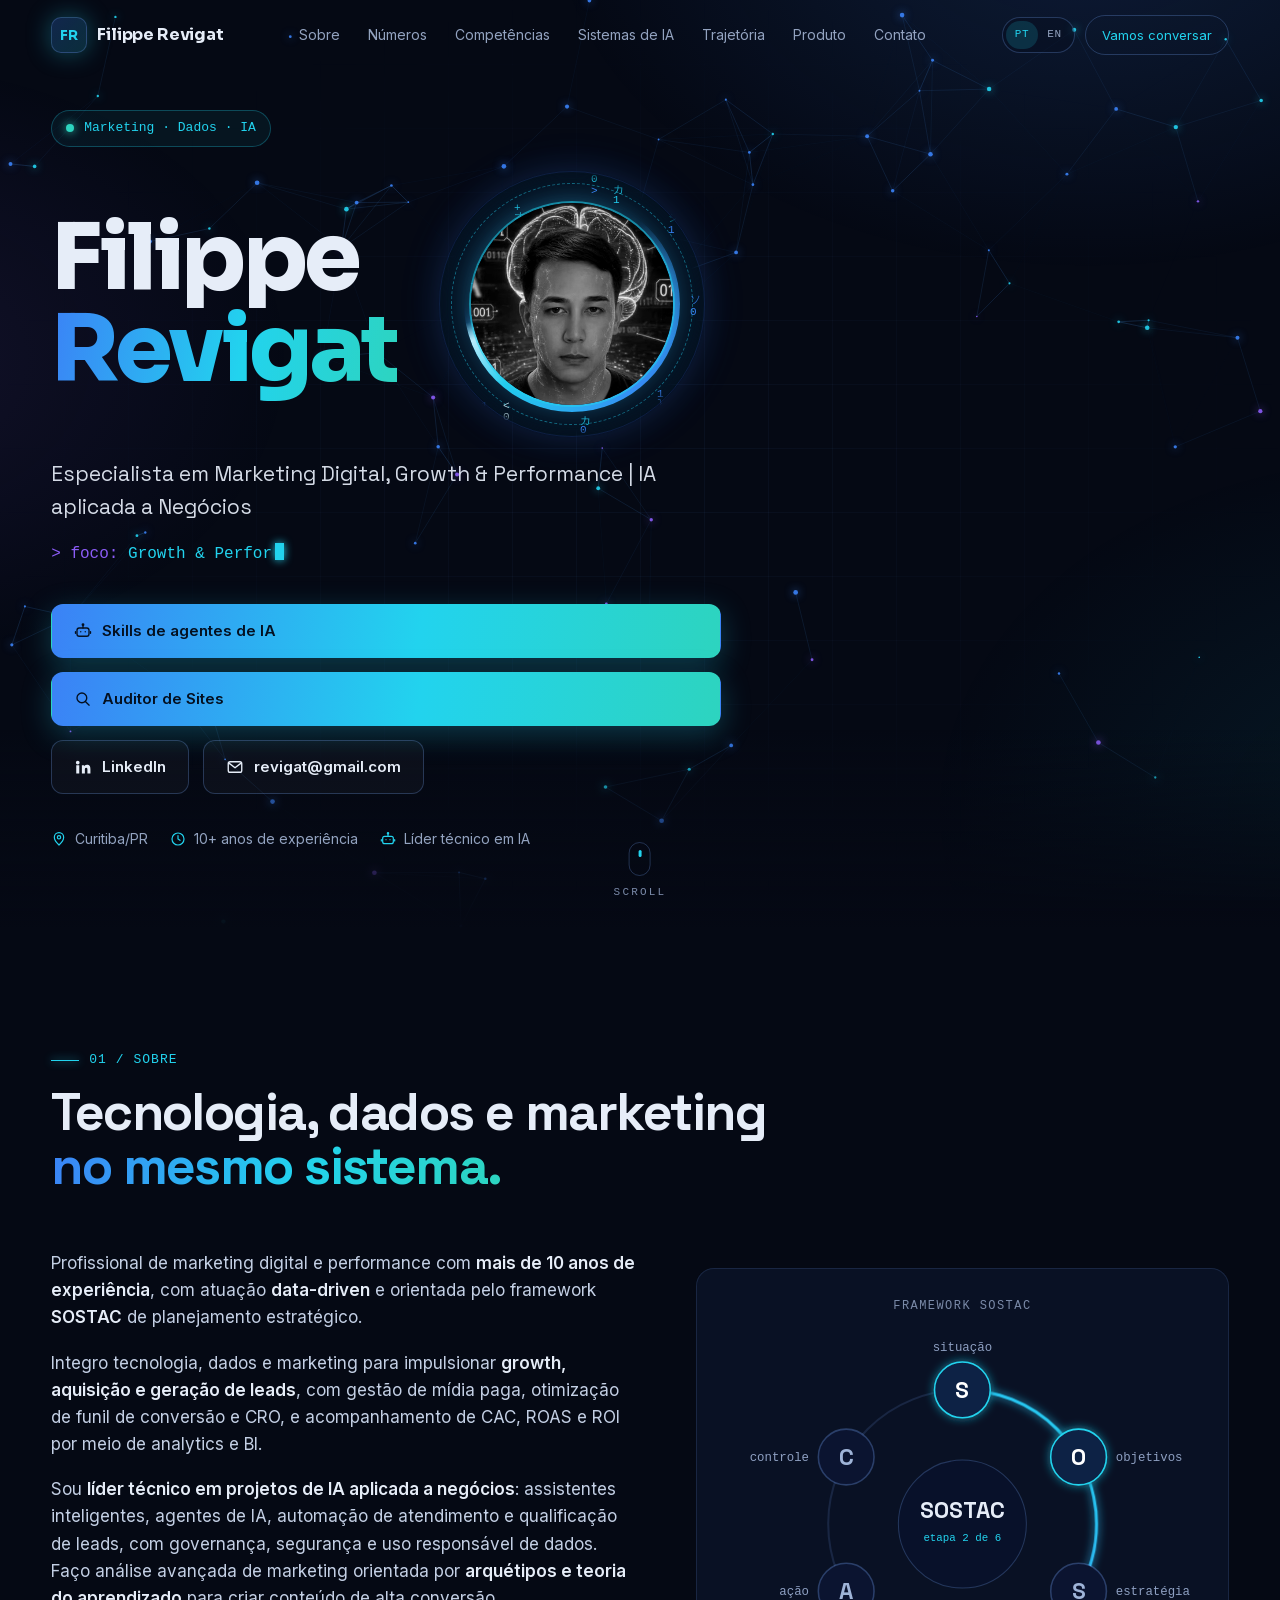
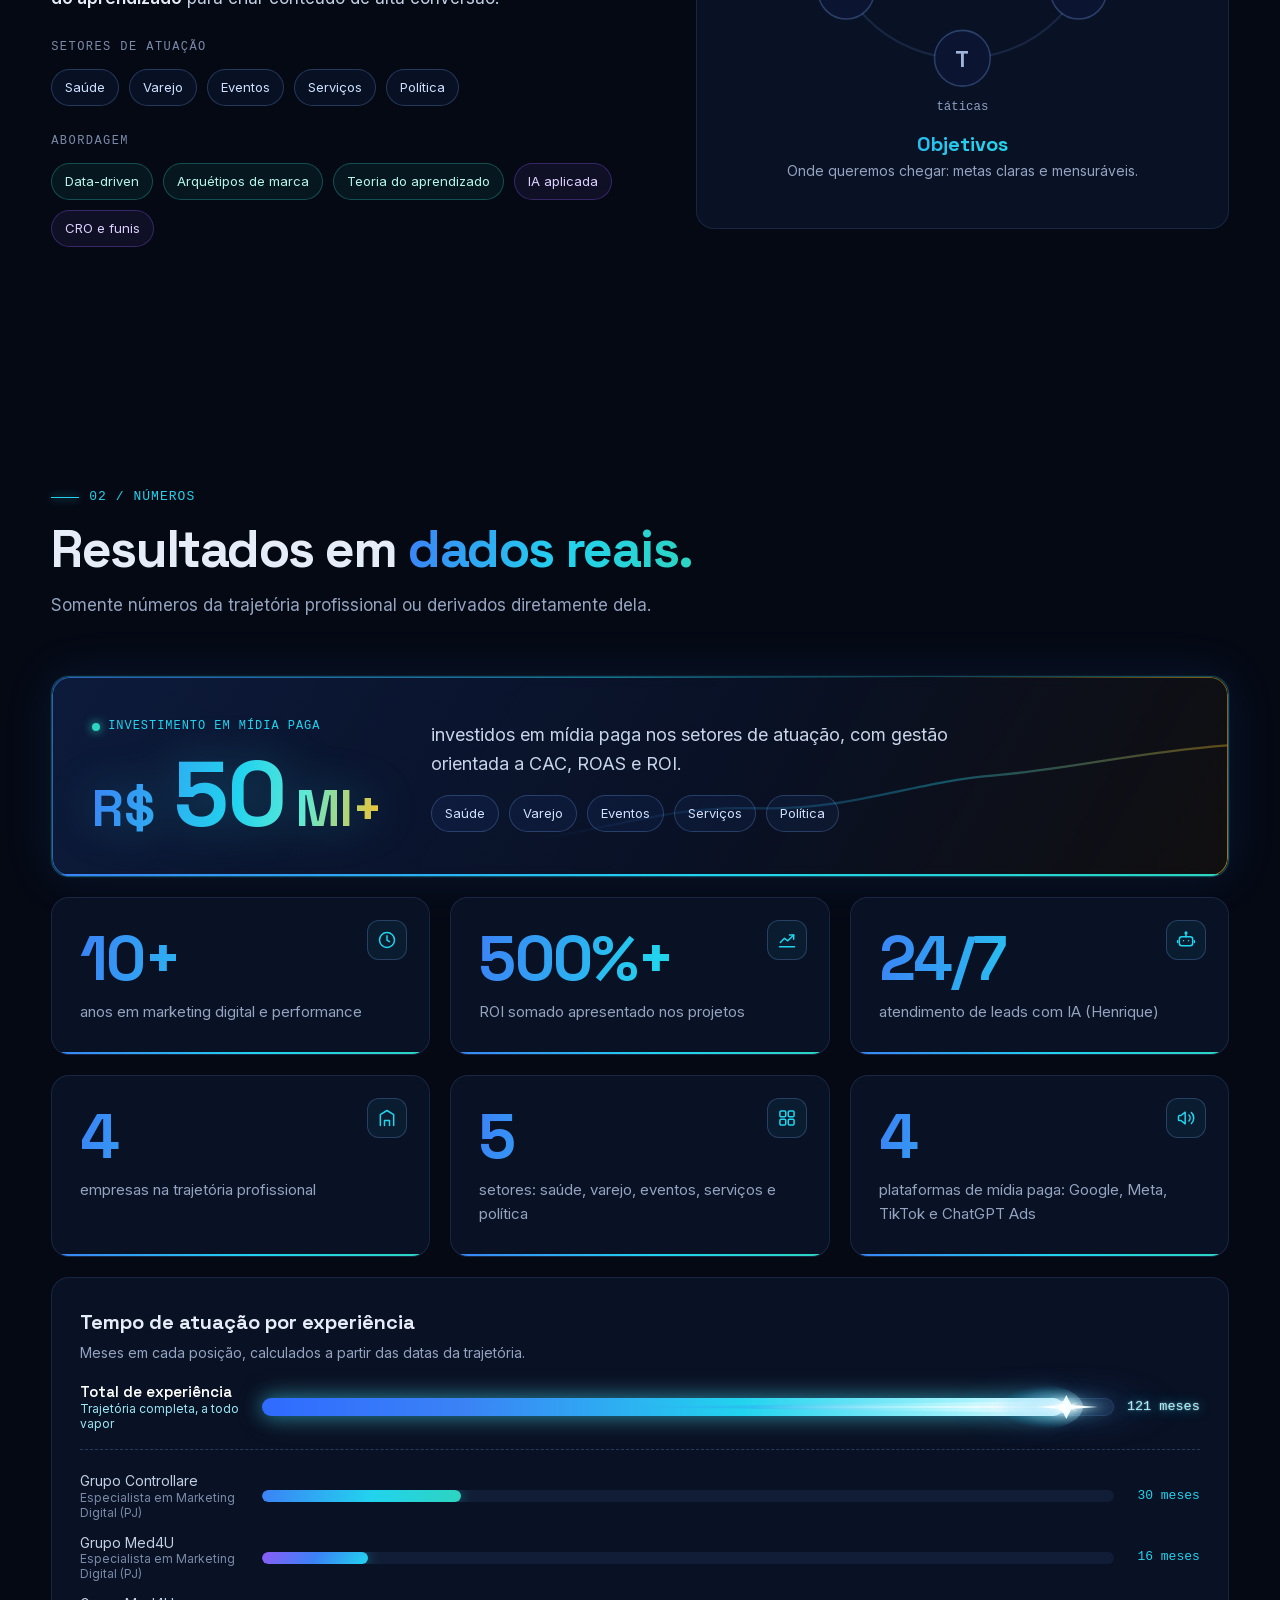
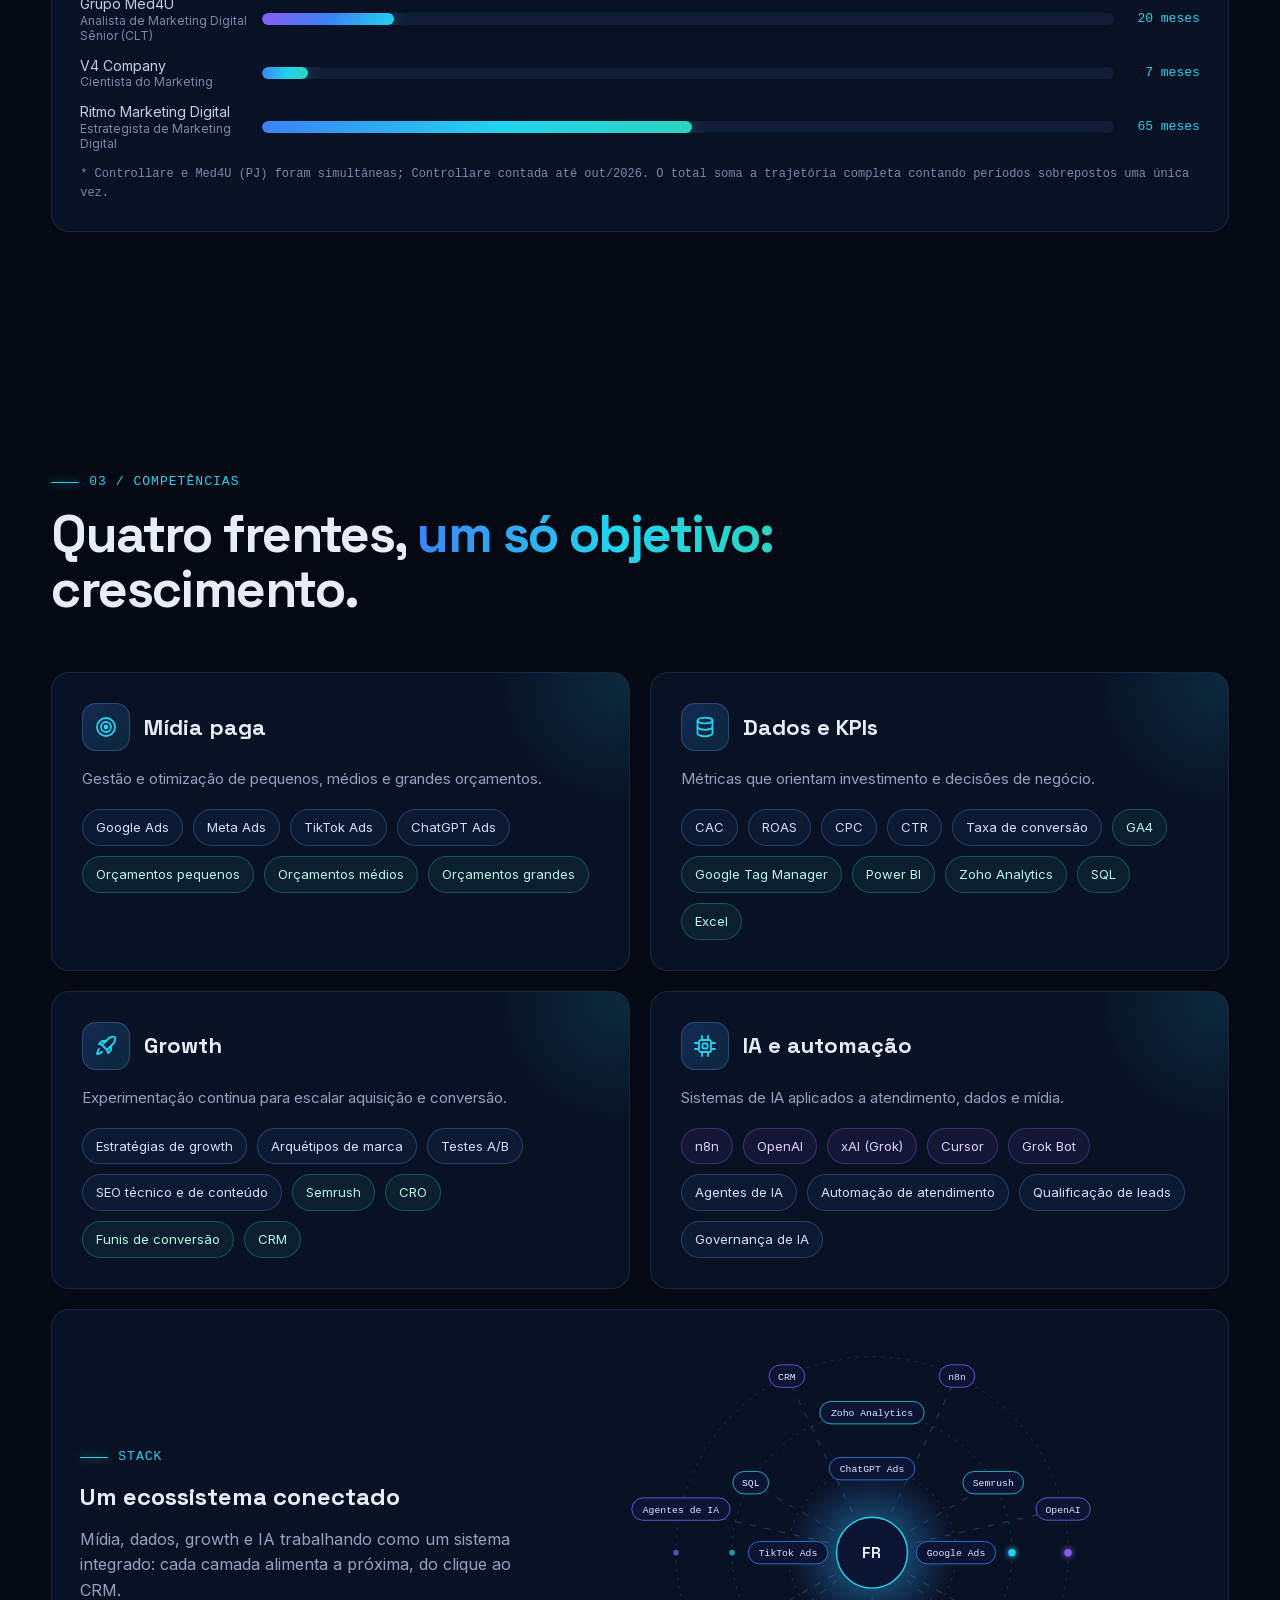
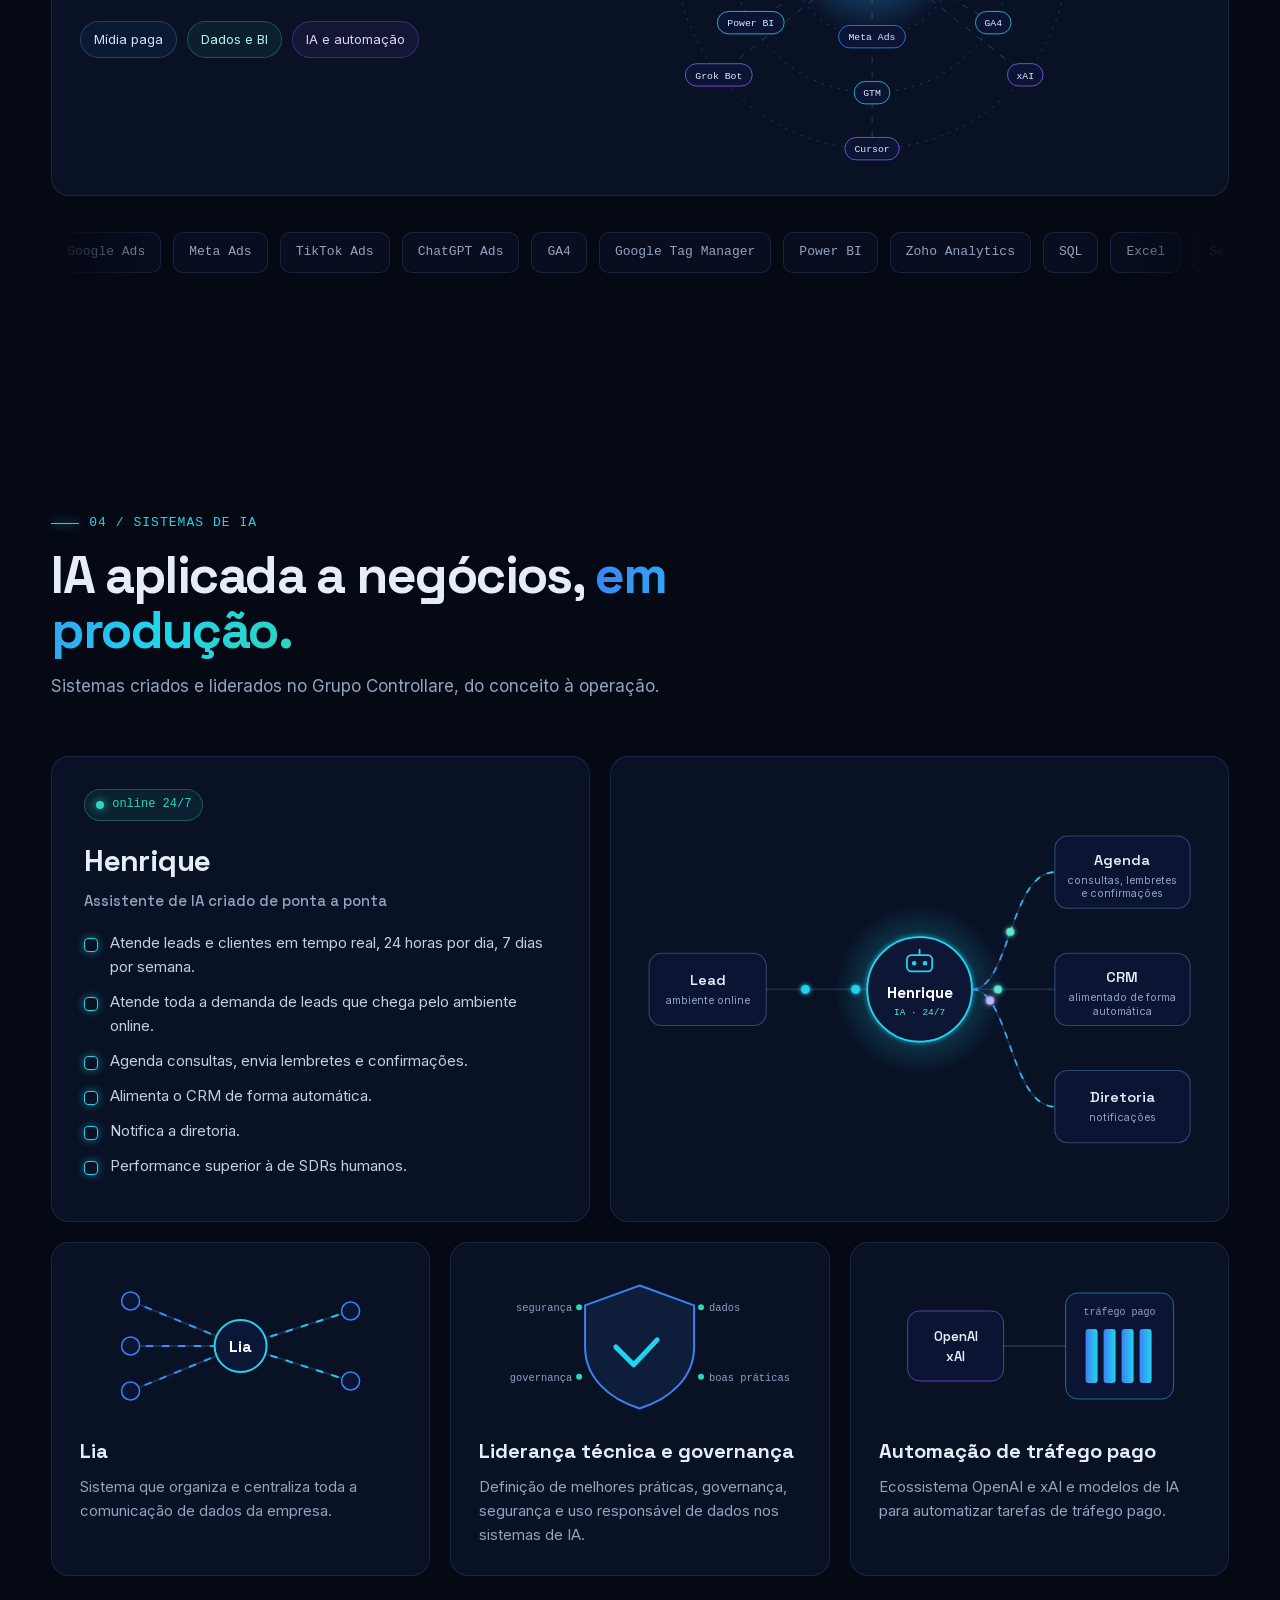
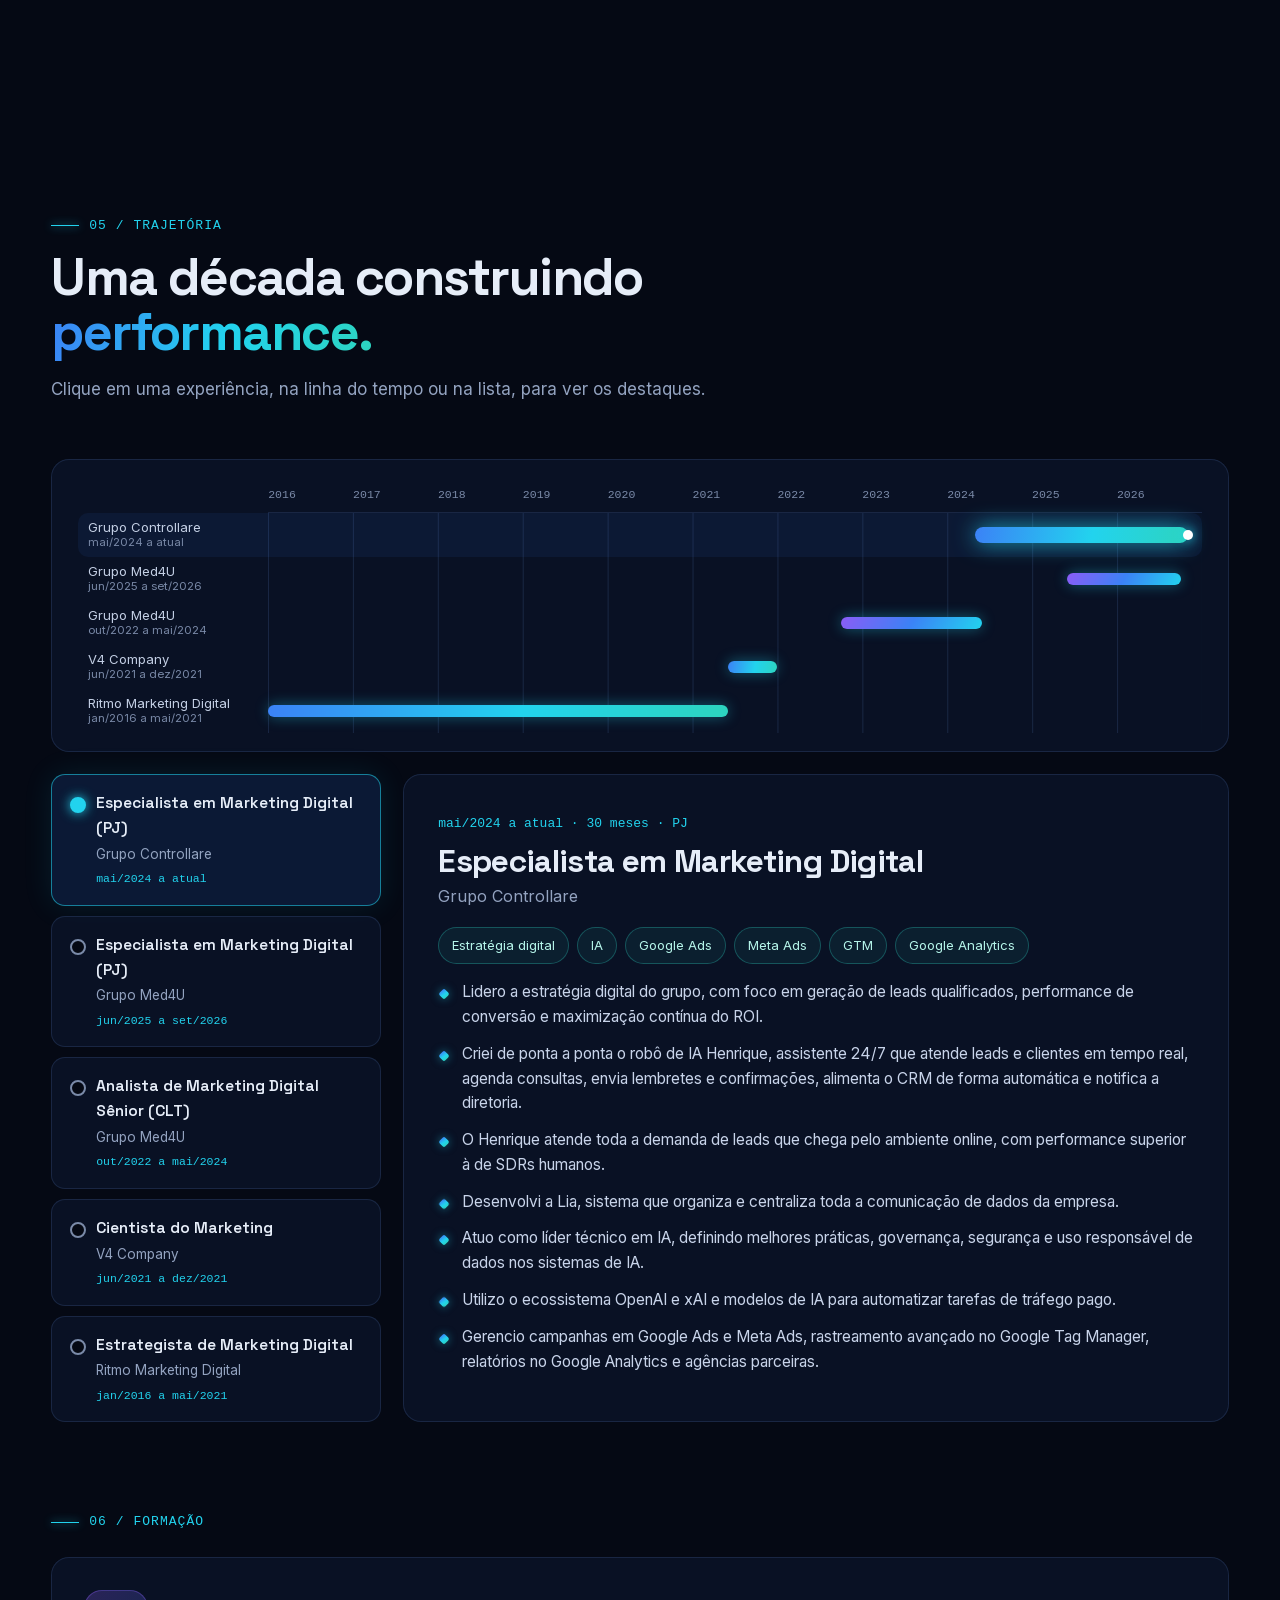
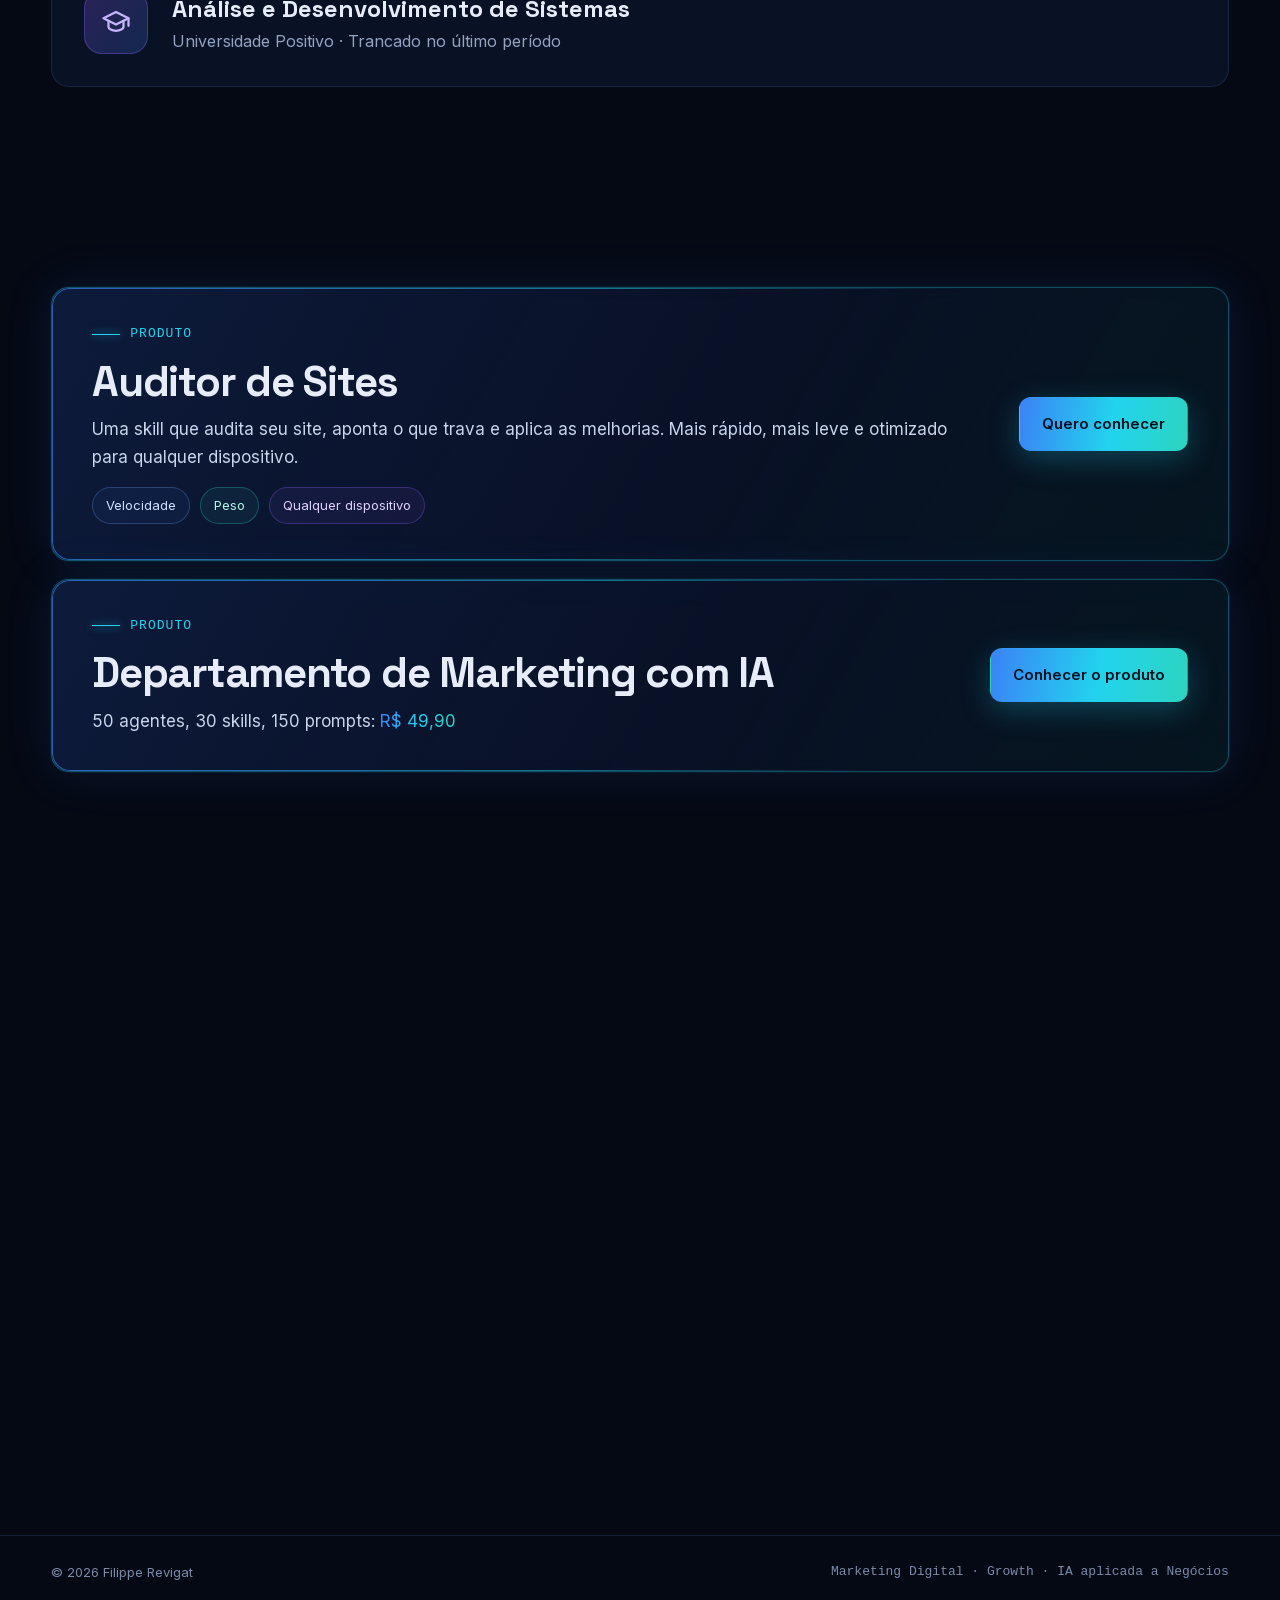
==== index.html @ f42cb72b "Corrige os achados P2 da auditoria do site. O avatar usa o vídeo leve em qualquer largura, as fontes" ====
<!DOCTYPE html>
<html lang="pt-BR">
<head>
<meta charset="UTF-8">
<script>document.documentElement.classList.add("js")</script>
<meta name="viewport" content="width=device-width, initial-scale=1">
<title>Filippe Revigat | Marketing Digital, Growth &amp; Performance | IA aplicada a Negócios</title>
<meta name="description" content="Portfólio de Filippe Revigat: especialista em Marketing Digital, Growth &amp; Performance e IA aplicada a Negócios. Curitiba/PR.">
<meta name="theme-color" content="#050914">
<link rel="canonical" href="https://revigat.github.io/">
<link rel="alternate" hreflang="pt-BR" href="https://revigat.github.io/">
<link rel="alternate" hreflang="en" href="https://revigat.github.io/en/">
<link rel="alternate" hreflang="x-default" href="https://revigat.github.io/">
<link rel="icon" href="data:image/svg+xml,%3Csvg xmlns='http://www.w3.org/2000/svg' viewBox='0 0 64 64'%3E%3Crect width='64' height='64' rx='14' fill='%23050914'/%3E%3Ctext x='50%25' y='58%25' text-anchor='middle' font-family='Arial' font-weight='700' font-size='28' fill='%2322d3ee'%3EFR%3C/text%3E%3C/svg%3E">
<style>
@font-face{font-family:"Space Grotesk";font-style:normal;font-weight:400 700;font-display:swap;src:url("assets/fonts/space-grotesk.woff2") format("woff2");unicode-range:U+0000-00FF,U+0131,U+0152-0153,U+02BB-02BC,U+02C6,U+02DA,U+02DC,U+0304,U+0308,U+0329,U+2000-206F,U+20AC,U+2122,U+2191,U+2193,U+2212,U+2215,U+FEFF,U+FFFD}
@font-face{font-family:"Inter";font-style:normal;font-weight:400 700;font-display:swap;src:url("assets/fonts/inter.woff2") format("woff2");unicode-range:U+0000-00FF,U+0131,U+0152-0153,U+02BB-02BC,U+02C6,U+02DA,U+02DC,U+0304,U+0308,U+0329,U+2000-206F,U+20AC,U+2122,U+2191,U+2193,U+2212,U+2215,U+FEFF,U+FFFD}
@font-face{font-family:"Sora";font-style:normal;font-weight:700 800;font-display:swap;src:url("assets/fonts/sora.woff2") format("woff2");unicode-range:U+0000-00FF,U+0131,U+0152-0153,U+02BB-02BC,U+02C6,U+02DA,U+02DC,U+0304,U+0308,U+0329,U+2000-206F,U+20AC,U+2122,U+2191,U+2193,U+2212,U+2215,U+FEFF,U+FFFD}
@font-face{font-family:"Sora Fallback";src:local("Arial"),local("Liberation Sans");font-weight:700 800;font-style:normal;size-adjust:110.72%;ascent-override:87.61%;descent-override:26.19%;line-gap-override:0%}
@font-face{font-family:"Inter Fallback";src:local("Arial"),local("Liberation Sans");font-weight:400 700;font-style:normal;size-adjust:107.4%;ascent-override:90.2%;descent-override:22.46%;line-gap-override:0%}
@font-face{font-family:"Space Grotesk Fallback";src:local("Arial"),local("Liberation Sans");font-weight:400 700;font-style:normal;size-adjust:110.98%;ascent-override:88.66%;descent-override:26.31%;line-gap-override:0%}
:root{
  --bg:#050914; --bg2:#0a1124; --panel:rgba(14,24,48,.62); --panel-solid:#0c1530;
  --line:rgba(120,170,255,.14); --line2:rgba(120,170,255,.26);
  --text:#e6edf8; --muted:#93a3c0; --dim:#7a8aa8;
  --blue:#3b82f6; --blue2:#2f6bff; --cyan:#22d3ee; --teal:#2dd4bf; --violet:#8b5cf6;
  --grad:linear-gradient(100deg,#3b82f6 0%,#22d3ee 55%,#2dd4bf 100%);
  --grad2:linear-gradient(120deg,#8b5cf6,#3b82f6 50%,#22d3ee);
  --glow:0 0 24px rgba(34,211,238,.35);
  --radius:18px;
  --fh:"Space Grotesk","Space Grotesk Fallback",ui-sans-serif,system-ui,-apple-system,"Segoe UI",Roboto,Arial,sans-serif;
  --fb:"Inter","Inter Fallback",ui-sans-serif,system-ui,-apple-system,"Segoe UI",Roboto,Arial,sans-serif;
  --fm:ui-monospace,SFMono-Regular,Menlo,Consolas,"Liberation Mono",monospace;
}
*{box-sizing:border-box;margin:0;padding:0}
html{scroll-behavior:smooth;scroll-padding-top:80px}
body{background:var(--bg);color:var(--text);font-family:var(--fb);line-height:1.6;-webkit-font-smoothing:antialiased;overflow-x:hidden}
body::before{content:"";position:fixed;inset:0;pointer-events:none;z-index:0;
  background:radial-gradient(900px 600px at 85% -10%,rgba(59,130,246,.16),transparent 60%),
             radial-gradient(700px 500px at -10% 40%,rgba(139,92,246,.10),transparent 60%),
             radial-gradient(800px 600px at 110% 90%,rgba(34,211,238,.08),transparent 60%)}
body::after{content:"";position:fixed;inset:0;pointer-events:none;z-index:0;opacity:.35;
  background-image:linear-gradient(var(--line) 1px,transparent 1px),linear-gradient(90deg,var(--line) 1px,transparent 1px);
  background-size:64px 64px;mask-image:radial-gradient(ellipse at center,#000 10%,transparent 75%);-webkit-mask-image:radial-gradient(ellipse at center,#000 10%,transparent 75%)}
a{color:inherit;text-decoration:none}
.skip{position:absolute;left:-999px;top:8px;z-index:80;background:var(--grad);color:#041020;padding:10px 16px;border-radius:10px;font-weight:600}
.skip:focus,.skip:focus-visible{left:8px}
:focus-visible{outline:2px solid var(--cyan);outline-offset:3px;border-radius:6px}
::selection{background:rgba(34,211,238,.3)}
.wrap{width:min(1180px,92vw);margin:0 auto;position:relative;z-index:1}
section{position:relative;z-index:1;padding:120px 0}
.grad-text{background:var(--grad);-webkit-background-clip:text;background-clip:text;color:transparent}
.mono{font-family:var(--fm)}
.nav{position:fixed;top:0;left:0;right:0;z-index:50;transition:background .3s,border-color .3s;border-bottom:1px solid transparent}
.nav.scrolled{background:rgba(5,9,20,.72);backdrop-filter:blur(14px);-webkit-backdrop-filter:blur(14px);border-color:var(--line)}
.nav .wrap{display:flex;align-items:center;justify-content:space-between;height:70px}
.logo{display:flex;align-items:center;gap:10px;font-family:"Sora","Sora Fallback",var(--fh);font-weight:700;letter-spacing:-.01em}
.logo-mark{width:36px;height:36px;border-radius:10px;display:grid;place-items:center;background:linear-gradient(135deg,rgba(59,130,246,.25),rgba(34,211,238,.18));border:1px solid var(--line2);font-size:14px;color:var(--cyan);box-shadow:var(--glow)}
.nav-links{display:flex;gap:28px;font-size:14px;color:var(--muted)}
.nav-links a{position:relative;transition:color .2s}
.nav-links a:hover,.nav-links a.active{color:var(--text)}
.nav-links a::after{content:"";position:absolute;left:0;bottom:-6px;height:2px;width:0;background:var(--grad);transition:width .3s;border-radius:2px}
.nav-links a:hover::after,.nav-links a.active::after{width:100%}
.nav-cta{font-size:13px;padding:9px 16px;border-radius:999px;border:1px solid var(--line2);color:var(--cyan);transition:all .25s}
.nav-cta:hover{background:rgba(34,211,238,.1);box-shadow:var(--glow)}
.nav-tools{display:flex;align-items:center;gap:10px;flex:none}
.lang-switch{display:inline-flex;align-items:center;padding:3px;border:1px solid var(--line2);border-radius:999px;font-family:var(--fm);font-size:11px;letter-spacing:.06em;line-height:1;background:rgba(8,14,32,.45)}
.lang-switch a{color:var(--muted);padding:8px 9px;border-radius:999px;min-width:32px;min-height:28px;display:inline-flex;align-items:center;justify-content:center;text-align:center}
.lang-switch a:hover{color:var(--text)}
.lang-switch a[aria-current="page"]{background:rgba(34,211,238,.16);color:var(--cyan)}
.burger{display:none;background:none;border:1px solid var(--line2);border-radius:10px;width:42px;height:42px;color:var(--text);cursor:pointer}
.burger span{display:block;width:18px;height:2px;background:currentColor;margin:4px auto;transition:.3s}
.progress{position:fixed;top:0;left:0;height:2px;width:0;background:var(--grad);z-index:60;box-shadow:0 0 10px var(--cyan)}
.hero{min-height:100vh;min-height:100svh;display:flex;align-items:center;padding:110px 0 80px;overflow:hidden}
#net{position:absolute;inset:0;width:100%;height:100%;z-index:0}
.hero::after{content:"";position:absolute;left:0;right:0;bottom:0;height:200px;background:linear-gradient(transparent,var(--bg));z-index:0;pointer-events:none}
.hero-grid{display:grid;grid-template-columns:minmax(0,670px);justify-content:start;align-items:center}
.eyebrow{display:inline-flex;align-items:center;gap:10px;font-family:var(--fm);font-size:13px;color:var(--cyan);padding:7px 14px;border-radius:999px;border:1px solid rgba(34,211,238,.28);background:rgba(34,211,238,.06)}
.dot{width:8px;height:8px;border-radius:50%;background:var(--teal);box-shadow:0 0 10px var(--teal);animation:pulse 2s infinite}
@keyframes pulse{0%,100%{opacity:1;transform:scale(1)}50%{opacity:.5;transform:scale(.75)}}
.hero h1{font-family:"Sora","Sora Fallback",var(--fh);font-weight:800;font-size:clamp(56px,7.2vw,94px);line-height:1;letter-spacing:-.04em;margin:22px 0 18px}
.hero h1 .l2{padding-bottom:.1em;margin-bottom:-.1em}
.hero h1 .l2{display:block}
.name-row{display:flex;align-items:center;gap:40px;margin:22px 0 18px}
.name-row h1{margin:0}
.avatar{position:relative;width:270px;height:270px;flex:none;border-radius:50%}
.av-matrix{position:absolute;inset:0;width:100%;height:100%;border-radius:50%;
  -webkit-mask:radial-gradient(circle closest-side,transparent 0 72%,#000 79%,#000 92%,transparent 100%);mask:radial-gradient(circle closest-side,transparent 0 72%,#000 79%,#000 92%,transparent 100%);opacity:1}
.av-ring{position:absolute;inset:10%;border-radius:50%;background:conic-gradient(from 0deg,transparent 0deg,rgba(59,130,246,.0) 40deg,#3b82f6 140deg,#22d3ee 220deg,#e0fbff 250deg,transparent 260deg,transparent 360deg);
  -webkit-mask:radial-gradient(circle,transparent calc(50% - 3px),#000 calc(50% - 2.5px));mask:radial-gradient(circle,transparent calc(50% - 3px),#000 calc(50% - 2.5px));filter:drop-shadow(0 0 6px #22d3ee) drop-shadow(0 0 14px rgba(59,130,246,.8));animation:spin 4.5s linear infinite}
.av-ring2{position:absolute;inset:5.2%;border-radius:50%;border:1.5px dashed rgba(34,211,238,.45);animation:spin 26s linear infinite reverse}
.av-ring3{position:absolute;inset:2px;border-radius:50%;border:1px solid rgba(59,130,246,.18);box-shadow:0 0 40px rgba(59,130,246,.18),inset 0 0 30px rgba(34,211,238,.08)}
.av-photo{position:absolute;inset:12.6%;border-radius:50%;overflow:hidden;background:#0b1533;box-shadow:0 0 0 2px rgba(34,211,238,.55),0 0 28px rgba(34,211,238,.35),0 0 60px rgba(59,130,246,.25)}
.av-photo img,.av-photo video{width:100%;height:100%;object-fit:cover;border-radius:50%;display:block;transform:scale(1.03);filter:grayscale(1) contrast(1.05);transition:filter .5s,transform .6s}
.av-photo::before{content:"";position:absolute;inset:0;z-index:1;background:linear-gradient(160deg,rgba(59,130,246,.35),rgba(34,211,238,.25));mix-blend-mode:color;opacity:0;transition:opacity .5s}
.av-photo::after{content:"";position:absolute;inset:0;z-index:2;background:repeating-linear-gradient(0deg,rgba(34,211,238,.12) 0 1px,transparent 1px 3px),linear-gradient(180deg,transparent 0 45%,rgba(165,243,252,.35) 50%,transparent 55% 100%);background-size:100% 100%,100% 220%;opacity:0;transition:opacity .5s}
.avatar:hover .av-photo::before{opacity:1}
.avatar:hover .av-photo::after{opacity:1;animation:scanY 1.8s linear infinite}
.avatar:hover .av-photo img,.avatar:hover .av-photo video{transform:scale(1.07)}
@keyframes scanY{0%{background-position:0 0,0 120%}100%{background-position:0 0,0 -120%}}
.hero .title{font-family:var(--fh);font-size:clamp(17px,1.7vw,21px);color:var(--text);opacity:.92;max-width:640px}
.typing{font-family:var(--fm);font-size:clamp(14px,1.35vw,16px);color:var(--muted);margin-top:18px;min-height:1.6em}
.typing .pre{color:var(--violet)}
.typing .tw{color:var(--cyan)}
.caret{display:inline-block;width:9px;height:1.05em;background:var(--cyan);vertical-align:-2px;margin-left:3px;animation:blink 1s steps(1) infinite;box-shadow:0 0 8px var(--cyan)}
@keyframes blink{50%{opacity:0}}
.ctas{display:flex;flex-wrap:wrap;gap:14px;margin-top:36px}
.hero .ctas .btn-lead{flex:1 0 100%}
.btn{display:inline-flex;align-items:center;gap:10px;padding:14px 22px;border-radius:12px;font-weight:600;font-size:15px;transition:transform .2s,box-shadow .25s,background .25s;border:1px solid transparent;cursor:pointer}
.btn svg{width:18px;height:18px}
.btn-primary{background:var(--grad);color:#041020;box-shadow:0 8px 30px rgba(34,211,238,.25)}
.btn-primary:hover{transform:translateY(-2px);box-shadow:0 12px 40px rgba(34,211,238,.45)}
.btn-ghost{border-color:var(--line2);background:rgba(255,255,255,.03);color:var(--text)}
.btn-ghost:hover{transform:translateY(-2px);border-color:rgba(34,211,238,.5);box-shadow:var(--glow)}
.hero-meta{display:flex;flex-wrap:wrap;gap:22px;margin-top:34px;color:var(--muted);font-size:14px}
.hero-meta span{display:inline-flex;align-items:center;gap:8px}
.hero-meta svg{width:16px;height:16px;color:var(--cyan)}
.scroll-ind{position:absolute;left:50%;bottom:28px;transform:translateX(-50%);z-index:2;display:flex;flex-direction:column;align-items:center;gap:8px;font-family:var(--fm);font-size:11px;color:var(--dim);letter-spacing:.2em}
.mouse{width:22px;height:34px;border:1.5px solid var(--line2);border-radius:12px;position:relative}
.mouse::after{content:"";position:absolute;left:50%;top:7px;width:3px;height:7px;margin-left:-1.5px;border-radius:2px;background:var(--cyan);animation:wheel 1.8s infinite}
@keyframes wheel{0%{opacity:0;transform:translateY(0)}30%{opacity:1}100%{opacity:0;transform:translateY(10px)}}
.sec-head{margin-bottom:56px;max-width:760px}
.sec-tag{font-family:var(--fm);font-size:13px;color:var(--cyan);letter-spacing:.08em;display:flex;align-items:center;gap:10px;margin-bottom:14px}
.sec-tag::before{content:"";width:28px;height:1px;background:var(--cyan);box-shadow:0 0 8px var(--cyan)}
.sec-head h2{font-family:var(--fh);font-size:clamp(32px,4.4vw,52px);line-height:1.05;letter-spacing:-.03em;font-weight:700}
.sec-head p{color:var(--muted);margin-top:16px;font-size:17px}
.card{background:var(--panel);border:1px solid var(--line);border-radius:var(--radius);backdrop-filter:blur(8px);-webkit-backdrop-filter:blur(8px);position:relative;transition:border-color .3s,transform .3s,box-shadow .3s}
.card:hover{border-color:rgba(34,211,238,.35);box-shadow:0 0 0 1px rgba(34,211,238,.08),0 20px 50px rgba(0,0,0,.35),0 0 40px rgba(59,130,246,.08)}
.reveal{opacity:0;transform:translateY(28px);transition:opacity .9s cubic-bezier(.2,.7,.2,1),transform .9s cubic-bezier(.2,.7,.2,1),border-color .3s,box-shadow .3s}
html:not(.js) .reveal{opacity:1;transform:none}
.reveal.in{opacity:1;transform:none}
.reveal.d1{transition-delay:.1s}.reveal.d2{transition-delay:.2s}.reveal.d3{transition-delay:.3s}
.about-grid{display:grid;grid-template-columns:1.05fr .95fr;gap:56px;align-items:center}
.about-text p{color:#c3cfe4;font-size:17px;margin-bottom:18px}
.about-text strong{color:var(--text);font-weight:600}
.chips{display:flex;flex-wrap:wrap;gap:10px}
.chip{font-size:13px;padding:7px 13px;border-radius:999px;border:1px solid var(--line2);background:rgba(59,130,246,.07);color:#cfe0ff;transition:all .25s;white-space:nowrap}
.chip:hover{border-color:var(--cyan);color:#fff;box-shadow:0 0 16px rgba(34,211,238,.25);transform:translateY(-1px)}
.chip.t{background:rgba(45,212,191,.07);border-color:rgba(45,212,191,.3);color:#b5f5ea}
.chip.v{background:rgba(139,92,246,.08);border-color:rgba(139,92,246,.32);color:#ddd2ff}
.mini-label{font-family:var(--fm);font-size:12px;color:var(--dim);letter-spacing:.12em;text-transform:uppercase;margin:26px 0 12px}
.sostac{padding:28px}
.sostac svg{width:100%;height:auto;display:block}
.sostac-desc{margin-top:8px;min-height:72px;text-align:center}
.sostac-desc h3{font-family:var(--fh);font-size:20px}
.sostac-desc p{color:var(--muted);font-size:14px}
.sostac .node circle.bg{fill:#0b1430;stroke:rgba(120,170,255,.3);stroke-width:1.5;transition:all .4s}
.sostac .node text{font-family:var(--fh);font-weight:700;fill:#9fb4d8;transition:fill .4s}
.sostac .node.on circle.bg{fill:#0d2244;stroke:var(--cyan);filter:url(#glow)}
.sostac .node.on text{fill:#fff}
.sostac .node{cursor:pointer}
.stats{display:grid;grid-template-columns:repeat(3,1fr);gap:20px}
.stat{padding:30px 28px;overflow:hidden}
.stat .num{font-family:var(--fh);font-weight:700;font-size:clamp(44px,5vw,62px);line-height:1;letter-spacing:-.03em}
.stat .lbl{color:var(--muted);margin-top:10px;font-size:15px}
.stat-hero{display:grid;grid-template-columns:auto 1fr;gap:28px 48px;align-items:center;padding:36px 40px;margin-bottom:20px;
  background:linear-gradient(120deg,rgba(15,30,66,.85),rgba(10,20,44,.75) 55%,rgba(40,28,10,.35));border-color:rgba(34,211,238,.3);
  box-shadow:0 0 0 1px rgba(34,211,238,.06),0 0 50px rgba(59,130,246,.12)}
.stat-hero::before{content:"";position:absolute;inset:0;border-radius:inherit;padding:1px;background:linear-gradient(110deg,rgba(59,130,246,.7),rgba(34,211,238,.5) 45%,transparent 70%,rgba(251,191,36,.6));-webkit-mask:linear-gradient(#000 0 0) content-box,linear-gradient(#000 0 0);-webkit-mask-composite:xor;mask-composite:exclude;pointer-events:none}
.sh-tag{display:inline-flex;align-items:center;gap:8px;font-family:var(--fm);font-size:12px;letter-spacing:.08em;text-transform:uppercase;color:var(--cyan);margin-bottom:12px}
.stat .sh-num{font-size:clamp(56px,7.2vw,96px);white-space:nowrap;background:linear-gradient(100deg,#3b82f6 0%,#22d3ee 50%,#5eead4 72%,#fbbf24 100%);-webkit-background-clip:text;background-clip:text;color:transparent;filter:drop-shadow(0 0 22px rgba(34,211,238,.25))}
.sh-pre,.sh-suf{font-size:.55em;letter-spacing:-.01em}
.stat .sh-lbl{font-size:18px;color:#c8d4ea;margin-top:0;max-width:520px}
.sh-chips{margin-top:16px}
.sh-wave{position:absolute;right:0;bottom:0;width:60%;height:70%;opacity:.35;pointer-events:none;stroke-dasharray:800;stroke-dashoffset:800;transition:stroke-dashoffset 2.4s cubic-bezier(.2,.7,.2,1) .4s}
.stat-hero.in .sh-wave{stroke-dashoffset:0}
.sh-left,.sh-right{position:relative;z-index:1}
.stat .ico{position:absolute;right:22px;top:22px;width:40px;height:40px;border-radius:12px;display:grid;place-items:center;border:1px solid var(--line2);color:var(--cyan);background:rgba(34,211,238,.06)}
.stat .ico svg{width:20px;height:20px}
.stat::after{content:"";position:absolute;left:0;bottom:0;height:2px;width:100%;background:var(--grad);transform:scaleX(0);transform-origin:left;transition:transform 1.4s cubic-bezier(.2,.7,.2,1) .3s}
.stat.in::after{transform:scaleX(1)}
.viz-grid{margin-top:20px}
.viz{padding:28px}
.viz h3{font-family:var(--fh);font-size:20px;margin-bottom:4px}
.viz .sub{color:var(--muted);font-size:14px;margin-bottom:18px}
.bar-row{display:grid;grid-template-columns:170px 1fr 74px;gap:12px;align-items:center;margin:14px 0;font-size:14px}
.bar-row .nm{color:#c3cfe4;line-height:1.25}
.bar-row .nm small{display:block;color:var(--dim);font-size:12px}
.bar-track{height:12px;border-radius:99px;background:rgba(120,170,255,.08);overflow:hidden;position:relative}
.bar-fill{height:100%;width:0;border-radius:99px;background:var(--grad);box-shadow:0 0 14px rgba(34,211,238,.45);transition:width 1.6s cubic-bezier(.2,.7,.2,1)}
.bar-fill.v{background:var(--grad2)}
.bar-row .val{font-family:var(--fm);color:var(--cyan);font-size:13px;text-align:right}
.bar-row.total{margin:4px 0 22px;padding-bottom:18px;border-bottom:1px dashed var(--line2)}
.bar-row.total .nm{color:#fff;font-family:var(--fh);font-weight:600;font-size:15px}
.bar-row.total .nm small{color:#9be7f5;font-family:var(--fb);font-weight:400}
.bar-row.total .bar-track{height:18px;overflow:visible;background:rgba(120,170,255,.1);box-shadow:inset 0 0 0 1px rgba(120,170,255,.12)}
.bar-row.total .bar-fill{position:relative;background:linear-gradient(90deg,#2f6bff 0%,#3b82f6 25%,#22d3ee 60%,#a5f3fc 88%,#ffffff 100%);box-shadow:0 0 18px rgba(34,211,238,.5),0 0 30px rgba(165,243,252,.25);transition:width 2s cubic-bezier(.2,.7,.2,1)}
.bar-row.total .val{color:#a5f3fc;font-weight:500;font-size:13.5px;white-space:nowrap;text-shadow:0 0 12px rgba(34,211,238,.7),0 0 2px rgba(255,255,255,.6)}
.bar-row.total .bar-fill .trail{position:absolute;left:0;right:-2px;top:-32px;bottom:-32px;overflow:hidden;opacity:0;transition:opacity .3s;pointer-events:none}
.spark{position:absolute;right:0;top:50%;width:0;height:0;opacity:0;transition:opacity .3s;pointer-events:none}
.bar-row.total .bar-fill.go .trail,.bar-row.total .bar-fill.go .spark,.bar-row.total .bar-fill.lit .trail,.bar-row.total .bar-fill.lit .spark{opacity:1}
.trail .tail{position:absolute;right:0;top:50%;margin-top:-6px;width:260px;height:12px;clip-path:polygon(0 50%,100% 0,100% 100%);background:linear-gradient(90deg,transparent 0%,rgba(59,130,246,.25) 30%,rgba(165,243,252,.6) 65%,rgba(240,253,255,.95) 92%,#fff);filter:blur(.6px);transform-origin:right center;transition:transform .5s cubic-bezier(.2,.7,.2,1)}
.trail .tail2{position:absolute;right:0;top:50%;margin-top:-1px;width:180px;height:2px;clip-path:polygon(0 50%,100% 0,100% 100%);background:linear-gradient(90deg,transparent,#fff);transform-origin:right center;transition:transform .5s cubic-bezier(.2,.7,.2,1)}
.bar-fill.go:not(.lit) .tail{transform:scaleX(1.7)}
.bar-fill.go:not(.lit) .tail2{transform:scaleX(1.9)}
.bar-fill.lit .tail{animation:whoosh 2.4s cubic-bezier(.3,0,.2,1) infinite}
.bar-fill.lit .tail2{animation:whoosh2 2.4s cubic-bezier(.3,0,.2,1) infinite}
.trail .sl{position:absolute;right:0;top:calc(50% + var(--t));height:2px;width:var(--w);border-radius:2px;background:linear-gradient(90deg,transparent,rgba(224,251,255,.95));box-shadow:0 0 4px rgba(103,232,249,.7);opacity:0;animation:zip var(--d) cubic-bezier(.5,0,1,1) infinite;animation-delay:var(--dl)}
.trail i{position:absolute;right:8px;top:calc(50% + var(--y));width:2.5px;height:2.5px;border-radius:50%;background:#fff;box-shadow:0 0 4px #a5f3fc,0 0 8px rgba(34,211,238,.8);opacity:0;animation:zipd var(--d) cubic-bezier(.4,0,1,1) infinite;animation-delay:var(--dl)}
.spark .halo{position:absolute;left:-64px;top:-22px;width:84px;height:44px;border-radius:50%;background:radial-gradient(ellipse at 75% 50%,rgba(255,255,255,.65),rgba(165,243,252,.3) 35%,rgba(34,211,238,.1) 60%,transparent 72%)}
.bar-fill.lit .spark .halo{animation:halo 2.4s cubic-bezier(.3,0,.2,1) infinite;transform-origin:92% 50%}
.spark .starw{position:absolute;left:-15px;top:-15px;width:30px;height:30px;transform:scaleX(1.35);transform-origin:40% 50%;transition:transform .5s;filter:drop-shadow(0 0 4px #fff) drop-shadow(0 0 10px #67e8f9) drop-shadow(0 0 18px rgba(59,130,246,.8))}
.bar-fill.go:not(.lit) .spark .starw{transform:scaleX(2.1) scaleY(.8)}
.spark .star{display:block;width:100%;height:100%;background:radial-gradient(circle,#fff 30%,#e0fbff 60%,#a5f3fc);clip-path:polygon(50% 0,58% 42%,100% 50%,58% 58%,50% 100%,42% 58%,0 50%,42% 42%)}
.spark .star.s2{position:absolute;inset:7px;width:auto;height:auto;transform:rotate(45deg);opacity:.6}
.bar-fill.lit .spark .star:not(.s2){animation:twinkle 1.2s ease-in-out infinite}
.spark .core{position:absolute;left:-3.5px;top:-3.5px;width:7px;height:7px;border-radius:50%;background:#fff;box-shadow:0 0 6px #fff,0 0 14px #a5f3fc}
@keyframes zip{0%{opacity:0;transform:translateX(20px)}12%{opacity:1}100%{opacity:0;transform:translateX(-340px)}}
@keyframes zipd{0%{opacity:0;transform:translateX(0)}10%{opacity:1}100%{opacity:0;transform:translateX(var(--x))}}
@keyframes whoosh{0%,62%,100%{transform:scaleX(1);opacity:.85}72%{transform:scaleX(1.45);opacity:1}84%{transform:scaleX(.92);opacity:.8}}
@keyframes whoosh2{0%,62%,100%{transform:scaleX(1);opacity:.9}72%{transform:scaleX(1.6);opacity:1}84%{transform:scaleX(.9)}}
@keyframes halo{0%,62%,100%{transform:scale(1);opacity:.8}72%{transform:scaleX(1.5) scaleY(1.1);opacity:1}}
@keyframes twinkle{0%,100%{transform:scale(.9)}50%{transform:scale(1.15)}}
.note{font-size:12px;color:var(--dim);margin-top:14px;font-family:var(--fm)}
.skills{display:grid;grid-template-columns:repeat(2,1fr);gap:20px}
.skill{padding:30px;overflow:hidden}
.skill-top{display:flex;align-items:center;gap:14px;margin-bottom:16px}
.skill-ico{width:48px;height:48px;border-radius:14px;display:grid;place-items:center;flex:none;background:linear-gradient(135deg,rgba(59,130,246,.22),rgba(34,211,238,.12));border:1px solid var(--line2);color:var(--cyan)}
.skill-ico svg{width:24px;height:24px}
.skill h3{font-family:var(--fh);font-size:22px}
.skill .desc{color:var(--muted);font-size:15px;margin-bottom:18px}
.skill::before{content:"";position:absolute;width:260px;height:260px;right:-120px;top:-120px;border-radius:50%;background:radial-gradient(circle,rgba(34,211,238,.12),transparent 70%);transition:transform .5s;pointer-events:none}
.skill:hover::before{transform:scale(1.4)}
.orbit-wrap{margin-top:20px;padding:28px;display:grid;grid-template-columns:.8fr 1.2fr;gap:28px;align-items:center}
.orbit-wrap h3{font-family:var(--fh);font-size:24px;margin-bottom:10px}
.orbit-wrap p{color:var(--muted)}
.orbit svg{width:100%;height:auto;display:block;max-width:560px;margin:0 auto;overflow:visible}
.rot{transform-origin:300px 230px;animation:spin 60s linear infinite}
.rot.r2{animation-duration:90s;animation-direction:reverse}
.rot.r3{animation-duration:120s}
.orb-chip{transform-box:fill-box;transform-origin:center;animation:float 4s ease-in-out infinite}
@keyframes float{0%,100%{transform:translateY(0)}50%{transform:translateY(-4px)}}
.rot{animation-duration:14s}.rot.r2{animation-duration:20s}.rot.r3{animation-duration:26s}
@keyframes spin{to{transform:rotate(360deg)}}
.marquee{overflow:hidden;margin-top:36px;mask-image:linear-gradient(90deg,transparent,#000 10%,#000 90%,transparent);-webkit-mask-image:linear-gradient(90deg,transparent,#000 10%,#000 90%,transparent)}
.marquee-track{display:flex;gap:12px;width:max-content;animation:marq 45s linear infinite}
.marquee:hover .marquee-track{animation-play-state:paused}
@keyframes marq{to{transform:translateX(-50%)}}
.tool{font-family:var(--fm);font-size:13px;padding:9px 15px;border:1px solid var(--line);border-radius:10px;color:var(--muted);background:rgba(10,17,36,.7);white-space:nowrap}
.ai-main{display:grid;grid-template-columns:1fr 1.15fr;gap:20px;align-items:stretch}
.ai-card{padding:32px}
.badge{display:inline-flex;align-items:center;gap:8px;font-family:var(--fm);font-size:12px;padding:5px 11px;border-radius:999px;background:rgba(45,212,191,.08);border:1px solid rgba(45,212,191,.3);color:var(--teal);margin-bottom:16px}
.ai-card h3{font-family:var(--fh);font-size:30px;letter-spacing:-.02em;margin-bottom:8px}
.ai-card h3 small{display:block;font-size:15px;font-weight:500;color:var(--muted);letter-spacing:0;margin-top:4px}
.ai-card ul{list-style:none;margin-top:18px}
.ai-card li{position:relative;padding-left:26px;margin:11px 0;color:#c3cfe4;font-size:15px}
.ai-card li::before{content:"";position:absolute;left:0;top:7px;width:12px;height:12px;border-radius:4px;border:1.5px solid var(--cyan);box-shadow:0 0 8px rgba(34,211,238,.5)}
.diagram{padding:20px;display:flex;align-items:center;justify-content:center;overflow:hidden}
.diagram svg{width:100%;height:auto;display:block}
.diagram .dg-mobile{display:none;max-width:380px}
.flow{fill:none;stroke-width:2;stroke-linecap:round}
.flow-base{stroke:rgba(120,170,255,.18)}
.flow-anim{stroke:url(#fg);stroke-dasharray:6 10;animation:dash 1.2s linear infinite}
@keyframes dash{to{stroke-dashoffset:-32}}
.dg-node rect{fill:#0b1533;stroke:rgba(120,170,255,.35);stroke-width:1.2}
.dg-node text{font-family:var(--fh);font-size:16px;fill:#e6edf8;font-weight:600}
.dg-node .sm{font-family:var(--fb);font-size:12px;fill:#8ea0c2;font-weight:400}
.hub-ring{fill:none;stroke:var(--cyan);stroke-opacity:.5;transform-box:fill-box;transform-origin:center;animation:ring 2.6s ease-out infinite}
.hub-ring.b{animation-delay:1.3s}
@keyframes ring{0%{transform:scale(.8);opacity:.9}100%{transform:scale(1.6);opacity:0}}
.ai-row{display:grid;grid-template-columns:repeat(3,1fr);gap:20px;margin-top:20px}
.ai-small{padding:28px}
.ai-small h4{font-family:var(--fh);font-size:20px;margin:14px 0 8px}
.ai-small p{color:var(--muted);font-size:15px}
.ai-small svg.ill{width:100%;height:150px;display:block}
.shield-check{stroke-dasharray:60;stroke-dashoffset:60}
.in .shield-check{animation:draw 1.2s ease forwards .4s}
@keyframes draw{to{stroke-dashoffset:0}}
.blinkdot{animation:pulse 1.6s infinite;transform-box:fill-box;transform-origin:center}
.eq rect{transform-box:fill-box;transform-origin:bottom;animation:eq 1.8s ease-in-out infinite}
@keyframes eq{0%,100%{transform:scaleY(.35)}50%{transform:scaleY(1)}}
.gantt{padding:26px 26px 18px;margin-bottom:22px;overflow-x:auto}
.gantt-inner{min-width:760px;position:relative}
.g-axis b{font-weight:400}
.g-axis{display:grid;grid-template-columns:repeat(11,1fr);margin-left:190px;font-family:var(--fm);font-size:11.5px;color:var(--dim);border-bottom:1px solid var(--line);padding-bottom:8px}
.g-row{display:grid;grid-template-columns:190px 1fr;align-items:center;height:44px;cursor:pointer;border-radius:10px;transition:background .25s}
button.g-row{appearance:none;width:100%;margin:0;background:transparent;border:0;color:inherit;font:inherit;text-align:left;padding:0}
.g-row:hover,.g-row.active{background:rgba(59,130,246,.07)}
.g-row .gl{font-size:13px;color:#c3cfe4;padding-left:10px;line-height:1.2}
.g-row .gl small{display:block;color:var(--dim);font-size:11.5px}
.g-track{position:relative;height:100%;background-image:linear-gradient(90deg,var(--line) 1px,transparent 1px);background-size:calc(100%/11) 100%}
.g-bar{position:absolute;top:50%;height:12px;margin-top:-6px;border-radius:99px;background:var(--grad);box-shadow:0 0 14px rgba(34,211,238,.4);transform:scaleX(0);transform-origin:left;transition:transform 1.3s cubic-bezier(.2,.7,.2,1),height .25s,margin .25s}
.g-bar.v{background:var(--grad2)}
.in .g-bar{transform:scaleX(1)}
.g-row.active .g-bar{height:16px;margin-top:-8px;box-shadow:0 0 22px rgba(34,211,238,.75)}
.g-bar.now::after{content:"";position:absolute;right:-5px;top:50%;width:10px;height:10px;margin-top:-5px;border-radius:50%;background:#fff;box-shadow:0 0 12px var(--cyan);animation:pulse 1.6s infinite}
.tl{display:grid;grid-template-columns:330px 1fr;gap:22px}
.tl-list{display:flex;flex-direction:column;gap:10px;position:relative}
.tl-item{text-align:left;font:inherit;color:inherit;background:var(--panel);border:1px solid var(--line);border-radius:14px;padding:16px 18px 16px 44px;cursor:pointer;position:relative;transition:all .25s}
.tl-item::before{content:"";position:absolute;left:18px;top:22px;width:12px;height:12px;border-radius:50%;border:2px solid var(--dim);background:var(--bg);transition:all .25s}
.tl-item:hover{border-color:var(--line2)}
.tl-item.active{border-color:rgba(34,211,238,.55);background:rgba(13,30,62,.8);box-shadow:0 0 30px rgba(34,211,238,.1)}
.tl-item.active::before{border-color:var(--cyan);background:var(--cyan);box-shadow:0 0 12px var(--cyan)}
.tl-item .r{font-family:var(--fh);font-weight:600;font-size:15.5px;display:block}
.tl-item .co{color:var(--muted);font-size:13.5px}
.tl-item .pd{font-family:var(--fm);font-size:11.5px;color:var(--cyan);display:block;margin-top:4px}
.tl-detail{padding:34px}
.tl-detail .pd{font-family:var(--fm);font-size:13px;color:var(--cyan)}
.tl-detail h3{font-family:var(--fh);font-size:clamp(24px,2.6vw,32px);letter-spacing:-.02em;margin:8px 0 4px;line-height:1.15}
.tl-detail .co{color:var(--muted);font-size:16px}
.tl-detail .tags{display:flex;flex-wrap:wrap;gap:8px;margin:18px 0 6px}
.tl-detail ul{list-style:none;margin-top:16px}
.tl-detail li{position:relative;padding-left:24px;margin:12px 0;color:#c8d4ea;font-size:15.5px;opacity:0;transform:translateX(-10px);animation:liIn .5s forwards}
.tl-detail li::before{content:"";position:absolute;left:2px;top:10px;width:8px;height:8px;border-radius:2px;background:var(--grad);transform:rotate(45deg);box-shadow:0 0 8px rgba(34,211,238,.5)}
@keyframes liIn{to{opacity:1;transform:none}}
.edu{padding:32px;display:flex;gap:24px;align-items:center}
.edu-ico{width:64px;height:64px;flex:none;border-radius:18px;display:grid;place-items:center;background:linear-gradient(135deg,rgba(139,92,246,.25),rgba(59,130,246,.2));border:1px solid rgba(139,92,246,.35);color:#c4b5fd}
.edu-ico svg{width:30px;height:30px}
.edu h3{font-family:var(--fh);font-size:24px}
.edu p{color:var(--muted)}
.contact{padding:120px 0 60px}
.contact-box{padding:clamp(32px,5vw,64px);text-align:center;overflow:hidden}
.contact-box::before{content:"";position:absolute;inset:0;background:radial-gradient(600px 300px at 50% 0%,rgba(34,211,238,.14),transparent 70%);pointer-events:none}
.contact-box h2{font-family:var(--fh);font-size:clamp(32px,5vw,58px);letter-spacing:-.03em;line-height:1.05}
.contact-box p{color:var(--muted);max-width:620px;margin:18px auto 0;font-size:17px}
.contact-box .ctas{justify-content:center}
.contact-links{display:flex;justify-content:center;flex-wrap:wrap;gap:14px 28px;margin-top:30px;color:var(--muted);font-size:15px}
.contact-links a,.contact-links span{display:inline-flex;align-items:center;gap:8px}
.contact-links a:hover{color:var(--cyan)}
.contact-links svg{width:17px;height:17px;color:var(--cyan)}
#produto{padding:80px 0}
#produto .wrap{display:flex;flex-direction:column;gap:18px}
.auditor > div{min-width:0;flex:1}
.auditor .chips{margin-top:16px}
.produto{display:flex;align-items:center;justify-content:space-between;gap:28px 48px;padding:36px 40px;
  background:linear-gradient(120deg,rgba(15,30,66,.85),rgba(10,20,44,.75) 55%,rgba(8,40,48,.42));border-color:rgba(34,211,238,.3);
  box-shadow:0 0 0 1px rgba(34,211,238,.06),0 0 50px rgba(59,130,246,.12)}
.produto::before{content:"";position:absolute;inset:0;border-radius:inherit;padding:1px;background:linear-gradient(110deg,rgba(59,130,246,.7),rgba(34,211,238,.5) 45%,transparent 72%);-webkit-mask:linear-gradient(#000 0 0) content-box,linear-gradient(#000 0 0);-webkit-mask-composite:xor;mask-composite:exclude;pointer-events:none}
.produto h2{font-family:var(--fh);font-size:clamp(28px,3.5vw,42px);line-height:1.08;letter-spacing:-.03em;font-weight:700}
.produto p{color:#c8d4ea;margin-top:12px;font-size:17px}
.produto p .grad-text{white-space:nowrap}
.produto .btn{flex:none;position:relative;z-index:1}
footer{position:relative;z-index:1;border-top:1px solid var(--line);padding:26px 0;color:var(--dim);font-size:13px}
footer .wrap{display:flex;justify-content:space-between;flex-wrap:wrap;gap:12px}
@media (max-width:1240px) and (min-width:861px){
  .nav-links{gap:12px;font-size:13px}
  .nav-cta{padding:8px 12px;font-size:12px}
  .nav-tools{gap:8px}
}
@media (max-width:1024px){
  .name-row{gap:32px}
  .hero-grid{grid-template-columns:minmax(0,1fr)}
  .about-grid{grid-template-columns:1fr}
  .ai-main{grid-template-columns:1fr}
  .ai-row{grid-template-columns:1fr 1fr}
  .orbit-wrap{grid-template-columns:1fr}
  .tl{grid-template-columns:1fr}
  .tl-list{flex-direction:row;overflow-x:auto;padding-bottom:6px;scroll-snap-type:x mandatory}
  .tl-item{min-width:250px;scroll-snap-align:start}
}
@media (max-width:860px){
  .nav-links,.nav-cta{display:none}
  .burger{display:block}
  #produto{padding:56px 0}
  .produto{flex-direction:column;align-items:flex-start;padding:28px 24px}
  .nav-links.open{display:flex;flex-direction:column;position:absolute;top:70px;left:0;right:0;background:rgba(5,9,20,.96);backdrop-filter:blur(14px);padding:20px 4vw 26px;border-bottom:1px solid var(--line);gap:18px;font-size:17px}
  .stats{grid-template-columns:1fr 1fr}
  .skills{grid-template-columns:1fr}
  section{padding:84px 0}
}
@media (max-width:560px){
  .stats{gap:12px}
  .stat{padding:22px 18px}
  .stat .ico{display:none}
  .stat .lbl{font-size:13.5px}
  .stat-hero{grid-template-columns:1fr;padding:26px 22px;gap:14px}
  .stat .sh-lbl{font-size:15.5px}
  .sh-wave{width:100%;height:45%}
  .ai-row{grid-template-columns:1fr}
  .diagram .dg-desk{display:none}
  .diagram .dg-mobile{display:block}
  .bar-row{grid-template-columns:1fr 70px;gap:6px 10px}
  .bar-row .nm{grid-column:1 / -1}
  .bar-row.total{grid-template-columns:1fr 92px}
  .bar-row.total .bar-fill .trail{top:-21px;bottom:-21px}
  .bar-row.total{padding-bottom:26px;margin-bottom:24px}
  .hero{padding-top:100px}
  .ai-card,.skill,.viz,.sostac,.tl-detail{padding:22px}
  .edu{flex-direction:column;align-items:flex-start}
  .btn{width:100%;justify-content:center}
  .scroll-ind{display:none}
  .hero-meta{gap:12px 20px}
  .orbit-wrap{padding:22px}
  .gantt{padding:18px 12px 12px}
  .gantt-inner{min-width:0}
  .g-axis{margin-left:104px;font-size:10px}
  .g-axis .yl{display:none}
  .g-row{grid-template-columns:104px 1fr;height:46px}
  .g-row .gl{font-size:11.5px;padding-left:4px}
  .g-row .gl small{font-size:10px}
}
@media (max-width:640px){
  .av-ring,.av-ring2{animation:none}
  section{padding:76px 0}
  #produto{padding:48px 0}
  .produto{padding:24px 20px}
  .produto p{font-size:16px}
  .sec-head{margin-bottom:36px}
  .sec-head p{font-size:16px}
  .nav .wrap{height:64px}
  .logo{min-height:44px}
  .burger{width:44px;height:44px}
  .nav-links.open{top:64px}
  .nav-links.open a{padding:10px 0;font-size:18px}
  .nav-links.open{border:1px solid var(--line);border-top:0;border-radius:0 0 18px 18px;padding:12px 22px 18px;gap:4px;box-shadow:0 24px 50px rgba(0,0,0,.5)}
  .hero{min-height:auto;padding:92px 0 40px}
  .hero-grid>div:first-child{text-align:center}
  .name-row{flex-direction:column-reverse;align-items:center;gap:14px;margin:22px 0 16px}
  .avatar{width:clamp(220px,64vw,256px);height:clamp(220px,64vw,256px)}
  .hero h1{font-size:clamp(48px,14.6vw,62px)}
  .hero .title{margin:0 auto;font-size:17px;max-width:30em}
  .typing{font-size:14px}
  .ctas{justify-content:center}
  .hero-meta{justify-content:center;gap:10px 18px;font-size:13.5px}
  .about-text p{font-size:16px}
  .about-text .mini-label{font-size:11px;letter-spacing:.14em;margin:20px 0 8px}
  .about-text .chips{display:grid;grid-template-columns:repeat(2,minmax(0,1fr));gap:8px}
  .about-text .chip{display:flex;align-items:center;justify-content:center;text-align:center;font-size:12px;line-height:1.25;padding:6px 8px;white-space:normal;min-height:32px}
  .about-text .chips>.chip:last-child:nth-child(odd){grid-column:1 / -1;width:calc((100% - 8px) / 2);justify-self:center}
  .stat .num{font-size:clamp(34px,10.5vw,46px)}
  .stat .sh-num{font-size:clamp(52px,16vw,68px)}
  .sostac .slbl{font-size:14px}
  .orbit{display:none}
  .orbit-wrap{gap:0}
  .tl-item{min-width:240px}
  .tl-detail h3{font-size:22px}
  .edu{padding:24px;gap:16px}
  .edu h3{font-size:20px;line-height:1.25}
  .contact{padding:84px 0 40px}
  .contact-box h2{font-size:clamp(28px,8.4vw,36px)}
  .contact-box p{font-size:16px}
  .contact-links{flex-direction:column;align-items:center;gap:2px;margin-top:22px}
  .contact-links a,.contact-links span{min-height:44px;padding:0 6px}
  footer .wrap{flex-direction:column;align-items:center;text-align:center;gap:6px}
  .marquee{margin-top:24px}
}
@media (max-width:420px){
  .logo{font-size:14px;gap:8px}
  .logo-mark{width:32px;height:32px;font-size:13px}
  .nav-tools{gap:6px}
  .lang-switch a{padding:8px 9px;min-width:32px;min-height:28px}
}
@media (prefers-reduced-motion:reduce){
  html{scroll-behavior:auto}
  *,*::before,*::after{animation-duration:.001ms!important;animation-iteration-count:1!important;transition-duration:.001ms!important;transition-delay:0s!important}
  .reveal{opacity:1;transform:none}
  .marquee-track{animation:none}
  .tl-detail li{opacity:1;transform:none}
  .trail .sl,.trail i{display:none}
  .trail .tail,.trail .tail2,.spark .halo,.spark .star{animation:none!important}
  .spark .star.s2{transform:rotate(45deg)}
}
</style>
</head>
<body>
<a class="skip" href="#top">Pular para o conteúdo</a>
<div class="progress" id="progress"></div>
<svg width="0" height="0" style="position:absolute" aria-hidden="true">
  <defs>
            <linearGradient id="fg" x1="0" x2="1"><stop offset="0" stop-color="#3b82f6"/><stop offset="1" stop-color="#22d3ee"/></linearGradient>
            <radialGradient id="hubg"><stop offset="0" stop-color="#22d3ee" stop-opacity=".45"/><stop offset="1" stop-color="#22d3ee" stop-opacity="0"/></radialGradient>
            <filter id="glow2" x="-50%" y="-50%" width="200%" height="200%"><feGaussianBlur stdDeviation="3" result="b"/><feMerge><feMergeNode in="b"/><feMergeNode in="SourceGraphic"/></feMerge></filter>
          </defs>
  <symbol id="i-in" viewBox="0 0 24 24"><path fill="currentColor" d="M4.98 3.5a2.5 2.5 0 1 1 0 5 2.5 2.5 0 0 1 0-5zM3 9.5h4v11H3v-11zm6.5 0h3.8v1.6h.06c.53-1 1.83-2.06 3.77-2.06 4.03 0 4.77 2.65 4.77 6.1v5.36h-4v-4.75c0-1.13-.02-2.59-1.58-2.59-1.58 0-1.82 1.23-1.82 2.5v4.84h-4v-11z"/></symbol>
  <symbol id="i-mail" viewBox="0 0 24 24"><g fill="none" stroke="currentColor" stroke-width="1.8" stroke-linecap="round" stroke-linejoin="round"><rect x="3" y="5" width="18" height="14" rx="2.5"/><path d="m3.5 6.5 8.5 6.5 8.5-6.5"/></g></symbol>
  <symbol id="i-pin" viewBox="0 0 24 24"><g fill="none" stroke="currentColor" stroke-width="1.8" stroke-linecap="round" stroke-linejoin="round"><path d="M12 21s-7-6.2-7-11.5A7 7 0 0 1 19 9.5C19 14.8 12 21 12 21z"/><circle cx="12" cy="9.5" r="2.5"/></g></symbol>
  <symbol id="i-chart" viewBox="0 0 24 24"><g fill="none" stroke="currentColor" stroke-width="1.8" stroke-linecap="round" stroke-linejoin="round"><path d="M3 20h18"/><path d="m4 15 5-5 4 3 7-7"/><path d="M15 6h5v5"/></g></symbol>
  <symbol id="i-bot" viewBox="0 0 24 24"><g fill="none" stroke="currentColor" stroke-width="1.8" stroke-linecap="round" stroke-linejoin="round"><rect x="4" y="8" width="16" height="11" rx="3"/><path d="M12 4v4M9 13h.01M15 13h.01M2 13v2M22 13v2"/><circle cx="12" cy="3.5" r="1"/></g></symbol>
  <symbol id="i-build" viewBox="0 0 24 24"><g fill="none" stroke="currentColor" stroke-width="1.8" stroke-linecap="round" stroke-linejoin="round"><path d="M4 21V8l8-5 8 5v13"/><path d="M9 21v-6h6v6"/></g></symbol>
  <symbol id="i-target" viewBox="0 0 24 24"><g fill="none" stroke="currentColor" stroke-width="1.8"><circle cx="12" cy="12" r="9"/><circle cx="12" cy="12" r="5"/><circle cx="12" cy="12" r="1.5" fill="currentColor"/></g></symbol>
  <symbol id="i-data" viewBox="0 0 24 24"><g fill="none" stroke="currentColor" stroke-width="1.8" stroke-linecap="round"><ellipse cx="12" cy="5.5" rx="7.5" ry="2.8"/><path d="M4.5 5.5v13c0 1.5 3.4 2.8 7.5 2.8s7.5-1.3 7.5-2.8v-13"/><path d="M4.5 12c0 1.5 3.4 2.8 7.5 2.8s7.5-1.3 7.5-2.8"/></g></symbol>
  <symbol id="i-rocket" viewBox="0 0 24 24"><g fill="none" stroke="currentColor" stroke-width="1.8" stroke-linecap="round" stroke-linejoin="round"><path d="M5 15c-1.5 1.5-2 5-2 5s3.5-.5 5-2"/><path d="M14.5 4.5C17 2 21 3 21 3s1 4-1.5 6.5L13 16l-5-5 6.5-6.5z"/><path d="M8 11 5 10l3-3h4M13 16l1 3 3-3v-4"/></g></symbol>
  <symbol id="i-cpu" viewBox="0 0 24 24"><g fill="none" stroke="currentColor" stroke-width="1.8" stroke-linecap="round"><rect x="6" y="6" width="12" height="12" rx="2"/><rect x="9.5" y="9.5" width="5" height="5" rx="1"/><path d="M9 2v3M15 2v3M9 19v3M15 19v3M2 9h3M2 15h3M19 9h3M19 15h3"/></g></symbol>
  <symbol id="i-grad" viewBox="0 0 24 24"><g fill="none" stroke="currentColor" stroke-width="1.8" stroke-linecap="round" stroke-linejoin="round"><path d="m2 9 10-5 10 5-10 5L2 9z"/><path d="M6 11v5c0 1.5 2.7 3 6 3s6-1.5 6-3v-5M22 9v6"/></g></symbol>
  <symbol id="i-clock" viewBox="0 0 24 24"><g fill="none" stroke="currentColor" stroke-width="1.8" stroke-linecap="round"><circle cx="12" cy="12" r="9"/><path d="M12 7v5l3 2"/></g></symbol>
  <symbol id="i-grid" viewBox="0 0 24 24"><g fill="none" stroke="currentColor" stroke-width="1.8"><rect x="3.5" y="3.5" width="7" height="7" rx="1.5"/><rect x="13.5" y="3.5" width="7" height="7" rx="1.5"/><rect x="3.5" y="13.5" width="7" height="7" rx="1.5"/><rect x="13.5" y="13.5" width="7" height="7" rx="1.5"/></g></symbol>
  <symbol id="i-ads" viewBox="0 0 24 24"><g fill="none" stroke="currentColor" stroke-width="1.8" stroke-linecap="round" stroke-linejoin="round"><path d="M3 10v4a1 1 0 0 0 1 1h2l5 4V5L6 9H4a1 1 0 0 0-1 1z"/><path d="M15.5 8.5a5 5 0 0 1 0 7M18.5 5.5a9 9 0 0 1 0 13"/></g></symbol>
  <symbol id="i-audit" viewBox="0 0 24 24"><g fill="none" stroke="currentColor" stroke-width="1.8" stroke-linecap="round" stroke-linejoin="round"><circle cx="10.5" cy="10.5" r="6.5"/><path d="m15.2 15.2 5 5"/></g></symbol>
</svg>

<header class="nav" id="nav">
  <div class="wrap">
    <a href="#top" class="logo"><span class="logo-mark">FR</span><span>Filippe Revigat</span></a>
    <nav class="nav-links" id="navLinks">
      <a href="#sobre">Sobre</a><a href="#numeros">Números</a><a href="#competencias">Competências</a><a href="#ia">Sistemas de IA</a><a href="#trajetoria">Trajetória</a><a href="#produto">Produto</a><a href="#contato">Contato</a>
    </nav>
    <div class="nav-tools">
      <nav class="lang-switch" aria-label="Idioma">
        <a href="/" hreflang="pt-BR" lang="pt-BR" aria-current="page" aria-label="PT, Português">PT</a>
        <a href="/en/" hreflang="en" lang="en" aria-label="EN, English">EN</a>
      </nav>
      <a class="nav-cta" href="mailto:revigat@gmail.com">Vamos conversar</a>
      <button class="burger" id="burger" aria-label="Abrir menu" aria-expanded="false"><span></span><span></span><span></span></button>
    </div>
  </div>
</header>

<main id="top">
<section class="hero" id="hero">
  <canvas id="net" aria-hidden="true"></canvas>
  <div class="wrap hero-grid">
    <div>
      <span class="eyebrow"><span class="dot"></span>Marketing · Dados · IA</span>
      <div class="name-row">
        <h1><span class="l1">Filippe</span><span class="l2 grad-text">Revigat</span></h1>
        <div class="avatar">
          <canvas class="av-matrix" id="avMatrix" aria-hidden="true"></canvas>
          <div class="av-ring3" aria-hidden="true"></div>
          <div class="av-ring2" aria-hidden="true"></div>
          <div class="av-ring" aria-hidden="true"></div>
          <div class="av-photo"><video id="avVideo" muted loop playsinline preload="none" poster="assets/filippe.webp" width="480" height="480" aria-label="Vídeo de Filippe Revigat"><source src="assets/filippe-sm.webm" type="video/webm"><source src="assets/filippe-sm.mp4" type="video/mp4"><img src="assets/filippe.webp" alt="Foto de Filippe Revigat" width="480" height="480"></video></div>
        </div>
      </div>
      <p class="title">Especialista em Marketing Digital, Growth &amp; Performance | IA aplicada a Negócios</p>
      <p class="typing" aria-live="polite"><span class="pre">&gt; foco:</span> <span class="tw" id="typed"></span><span class="caret"></span></p>
      <div class="ctas">
        <a class="btn btn-primary btn-lead" href="/departamento-marketing/"><svg><use href="#i-bot"/></svg>Skills de agentes de IA</a>
        <a class="btn btn-primary btn-lead" href="/auditor-de-sites/"><svg><use href="#i-audit"/></svg>Auditor de Sites</a>
        <a class="btn btn-ghost" href="https://www.linkedin.com/in/filippe-revigat" target="_blank" rel="noopener"><svg><use href="#i-in"/></svg>LinkedIn</a>
        <a class="btn btn-ghost" href="mailto:revigat@gmail.com"><svg><use href="#i-mail"/></svg>revigat@gmail.com</a>
      </div>
      <div class="hero-meta">
        <span><svg><use href="#i-pin"/></svg>Curitiba/PR</span>
        <span><svg><use href="#i-clock"/></svg>10+ anos de experiência</span>
        <span><svg><use href="#i-bot"/></svg>Líder técnico em IA</span>
      </div>
    </div>
  </div>
  <a href="#sobre" class="scroll-ind" aria-label="Rolar para Sobre"><span class="mouse"></span>SCROLL</a>
</section>

<section id="sobre">
  <div class="wrap">
    <div class="sec-head reveal">
      <div class="sec-tag">01 / SOBRE</div>
      <h2>Tecnologia, dados e marketing <span class="grad-text">no mesmo sistema.</span></h2>
    </div>
    <div class="about-grid">
      <div class="about-text reveal">
        <p>Profissional de marketing digital e performance com <strong>mais de 10 anos de experiência</strong>, com atuação <strong>data-driven</strong> e orientada pelo framework <strong>SOSTAC</strong> de planejamento estratégico.</p>
        <p>Integro tecnologia, dados e marketing para impulsionar <strong>growth, aquisição e geração de leads</strong>, com gestão de mídia paga, otimização de funil de conversão e CRO, e acompanhamento de CAC, ROAS e ROI por meio de analytics e BI.</p>
        <p>Sou <strong>líder técnico em projetos de IA aplicada a negócios</strong>: assistentes inteligentes, agentes de IA, automação de atendimento e qualificação de leads, com governança, segurança e uso responsável de dados. Faço análise avançada de marketing orientada por <strong>arquétipos e teoria do aprendizado</strong> para criar conteúdo de alta conversão.</p>
        <div class="mini-label">Setores de atuação</div>
        <div class="chips"><span class="chip">Saúde</span><span class="chip">Varejo</span><span class="chip">Eventos</span><span class="chip">Serviços</span><span class="chip">Política</span></div>
        <div class="mini-label">Abordagem</div>
        <div class="chips"><span class="chip t">Data-driven</span><span class="chip t">Arquétipos de marca</span><span class="chip t">Teoria do aprendizado</span><span class="chip v">IA aplicada</span><span class="chip v">CRO e funis</span></div>
      </div>
      <div class="card sostac reveal d2">
        <div class="mini-label" style="margin-top:0;text-align:center">Framework SOSTAC</div>
        <svg viewBox="-30 0 460 380" id="sostacSvg" role="img" aria-label="Ciclo SOSTAC: Situação, Objetivos, Estratégia, Táticas, Ação, Controle">
          <defs>
            <filter id="glow" x="-50%" y="-50%" width="200%" height="200%"><feGaussianBlur stdDeviation="4" result="b"/><feMerge><feMergeNode in="b"/><feMergeNode in="SourceGraphic"/></feMerge></filter>
            <linearGradient id="sg" x1="0" y1="0" x2="1" y2="1"><stop offset="0" stop-color="#3b82f6"/><stop offset="1" stop-color="#22d3ee"/></linearGradient>
          </defs>
          <circle cx="200" cy="190" r="130" fill="none" stroke="rgba(120,170,255,.14)" stroke-width="2"/>
          <circle id="sostacArc" cx="200" cy="190" r="130" fill="none" stroke="url(#sg)" stroke-width="3" stroke-linecap="round" transform="rotate(-90 200 190)" stroke-dasharray="816.8" stroke-dashoffset="816.8" filter="url(#glow)"/>
          <circle cx="200" cy="190" r="62" fill="#08112a" stroke="rgba(120,170,255,.25)"/>
          <text x="200" y="184" text-anchor="middle" font-family="Space Grotesk, sans-serif" font-weight="700" font-size="22" fill="#e6edf8">SOSTAC</text>
          <text x="200" y="206" text-anchor="middle" font-family="ui-monospace, monospace" font-size="10.5" fill="#22d3ee" id="sostacStep">ciclo contínuo</text>
          <g id="sostacNodes"></g>
        </svg>
        <div class="sostac-desc" id="sostacDesc"></div>
      </div>
    </div>
  </div>
</section>

<section id="numeros">
  <div class="wrap">
    <div class="sec-head reveal">
      <div class="sec-tag">02 / NÚMEROS</div>
      <h2>Resultados em <span class="grad-text">dados reais.</span></h2>
      <p>Somente números da trajetória profissional ou derivados diretamente dela.</p>
    </div>
    <div class="card stat stat-hero reveal">
      <div class="sh-left">
        <div class="sh-tag"><span class="dot"></span>investimento em mídia paga</div>
        <div class="num sh-num"><span class="sh-pre">R$</span> <span class="count" data-to="50">0</span><span class="sh-suf"> MI+</span></div>
      </div>
      <div class="sh-right">
        <div class="lbl sh-lbl">investidos em mídia paga nos setores de atuação, com gestão orientada a CAC, ROAS e ROI.</div>
        <div class="chips sh-chips"><span class="chip">Saúde</span><span class="chip">Varejo</span><span class="chip">Eventos</span><span class="chip">Serviços</span><span class="chip">Política</span></div>
      </div>
      <svg class="sh-wave" viewBox="0 0 600 120" preserveAspectRatio="none" aria-hidden="true"><path d="M0 90 C 80 80, 120 60, 200 62 S 330 40, 400 34 S 520 14, 600 8" fill="none" stroke="url(#shg)" stroke-width="2"/><defs><linearGradient id="shg" x1="0" x2="1"><stop offset="0" stop-color="#3b82f6" stop-opacity="0"/><stop offset=".6" stop-color="#22d3ee"/><stop offset="1" stop-color="#fbbf24"/></linearGradient></defs></svg>
    </div>
    <div class="stats">
      <div class="card stat reveal"><div class="ico"><svg><use href="#i-clock"/></svg></div><div class="num grad-text"><span class="count" data-to="10">0</span>+</div><div class="lbl">anos em marketing digital e performance</div></div>
      <div class="card stat reveal d1"><div class="ico"><svg><use href="#i-chart"/></svg></div><div class="num grad-text"><span class="count" data-to="500">0</span>%+</div><div class="lbl">ROI somado apresentado nos projetos</div></div>
      <div class="card stat reveal d2"><div class="ico"><svg><use href="#i-bot"/></svg></div><div class="num grad-text"><span class="count" data-to="24">0</span>/7</div><div class="lbl">atendimento de leads com IA (Henrique)</div></div>
      <div class="card stat reveal"><div class="ico"><svg><use href="#i-build"/></svg></div><div class="num grad-text"><span class="count" data-to="4">0</span></div><div class="lbl">empresas na trajetória profissional</div></div>
      <div class="card stat reveal d1"><div class="ico"><svg><use href="#i-grid"/></svg></div><div class="num grad-text"><span class="count" data-to="5">0</span></div><div class="lbl">setores: saúde, varejo, eventos, serviços e política</div></div>
      <div class="card stat reveal d2"><div class="ico"><svg><use href="#i-ads"/></svg></div><div class="num grad-text"><span class="count" data-to="4">0</span></div><div class="lbl">plataformas de mídia paga: Google, Meta, TikTok e ChatGPT Ads</div></div>
    </div>
    <div class="viz-grid">
      <div class="card viz reveal" id="monthsViz">
        <h3>Tempo de atuação por experiência</h3>
        <div class="sub">Meses em cada posição, calculados a partir das datas da trajetória.</div>
        <div id="bars"></div>
        <div class="note">* Controllare e Med4U (PJ) foram simultâneas; Controllare contada até out/2026. O total soma a trajetória completa contando períodos sobrepostos uma única vez.</div>
      </div>
    </div>
  </div>
</section>

<section id="competencias">
  <div class="wrap">
    <div class="sec-head reveal">
      <div class="sec-tag">03 / COMPETÊNCIAS</div>
      <h2>Quatro frentes, <span class="grad-text">um só objetivo:</span> crescimento.</h2>
    </div>
    <div class="skills">
      <div class="card skill reveal">
        <div class="skill-top"><div class="skill-ico"><svg><use href="#i-target"/></svg></div><h3>Mídia paga</h3></div>
        <p class="desc">Gestão e otimização de pequenos, médios e grandes orçamentos.</p>
        <div class="chips"><span class="chip">Google Ads</span><span class="chip">Meta Ads</span><span class="chip">TikTok Ads</span><span class="chip">ChatGPT Ads</span><span class="chip t">Orçamentos pequenos</span><span class="chip t">Orçamentos médios</span><span class="chip t">Orçamentos grandes</span></div>
      </div>
      <div class="card skill reveal d1">
        <div class="skill-top"><div class="skill-ico"><svg><use href="#i-data"/></svg></div><h3>Dados e KPIs</h3></div>
        <p class="desc">Métricas que orientam investimento e decisões de negócio.</p>
        <div class="chips"><span class="chip">CAC</span><span class="chip">ROAS</span><span class="chip">CPC</span><span class="chip">CTR</span><span class="chip">Taxa de conversão</span><span class="chip t">GA4</span><span class="chip t">Google Tag Manager</span><span class="chip t">Power BI</span><span class="chip t">Zoho Analytics</span><span class="chip t">SQL</span><span class="chip t">Excel</span></div>
      </div>
      <div class="card skill reveal">
        <div class="skill-top"><div class="skill-ico"><svg><use href="#i-rocket"/></svg></div><h3>Growth</h3></div>
        <p class="desc">Experimentação contínua para escalar aquisição e conversão.</p>
        <div class="chips"><span class="chip">Estratégias de growth</span><span class="chip">Arquétipos de marca</span><span class="chip">Testes A/B</span><span class="chip">SEO técnico e de conteúdo</span><span class="chip t">Semrush</span><span class="chip t">CRO</span><span class="chip t">Funis de conversão</span><span class="chip t">CRM</span></div>
      </div>
      <div class="card skill reveal d1">
        <div class="skill-top"><div class="skill-ico"><svg><use href="#i-cpu"/></svg></div><h3>IA e automação</h3></div>
        <p class="desc">Sistemas de IA aplicados a atendimento, dados e mídia.</p>
        <div class="chips"><span class="chip v">n8n</span><span class="chip v">OpenAI</span><span class="chip v">xAI (Grok)</span><span class="chip v">Cursor</span><span class="chip v">Grok Bot</span><span class="chip">Agentes de IA</span><span class="chip">Automação de atendimento</span><span class="chip">Qualificação de leads</span><span class="chip">Governança de IA</span></div>
      </div>
    </div>
    <div class="card orbit-wrap reveal">
      <div>
        <div class="sec-tag" style="margin-bottom:10px">STACK</div>
        <h3>Um ecossistema conectado</h3>
        <p>Mídia, dados, growth e IA trabalhando como um sistema integrado: cada camada alimenta a próxima, do clique ao CRM.</p>
        <div class="chips" style="margin-top:18px"><span class="chip">Mídia paga</span><span class="chip t">Dados e BI</span><span class="chip v">IA e automação</span></div>
      </div>
      <div class="orbit">
        <svg viewBox="0 0 600 460" role="img" aria-label="Órbitas de ferramentas: mídia, dados e IA">
          <defs><radialGradient id="core"><stop offset="0" stop-color="#22d3ee" stop-opacity=".55"/><stop offset="1" stop-color="#3b82f6" stop-opacity="0"/></radialGradient></defs>
          <circle cx="300" cy="230" r="90" fill="url(#core)"/>
          <g id="orbitLines"></g>
          <circle cx="300" cy="230" r="90" fill="none" stroke="rgba(59,130,246,.35)" stroke-dasharray="3 6"/>
          <circle cx="300" cy="230" r="150" fill="none" stroke="rgba(34,211,238,.25)" stroke-dasharray="3 6"/>
          <circle cx="300" cy="230" r="210" fill="none" stroke="rgba(139,92,246,.3)" stroke-dasharray="3 6"/>
          <circle cx="300" cy="230" r="38" fill="#0b1533" stroke="#22d3ee" stroke-width="1.5"/>
          <text x="300" y="236" text-anchor="middle" font-family="Space Grotesk, sans-serif" font-weight="700" font-size="17" fill="#e6edf8">FR</text>
          <g id="orbitG"></g>
        </svg>
      </div>
    </div>
    <div class="marquee" aria-hidden="true"><div class="marquee-track" id="marquee"></div></div>
  </div>
</section>

<section id="ia">
  <div class="wrap">
    <div class="sec-head reveal">
      <div class="sec-tag">04 / SISTEMAS DE IA</div>
      <h2>IA aplicada a negócios, <span class="grad-text">em produção.</span></h2>
      <p>Sistemas criados e liderados no Grupo Controllare, do conceito à operação.</p>
    </div>
    <div class="ai-main">
      <div class="card ai-card reveal">
        <span class="badge"><span class="dot"></span>online 24/7</span>
        <h3>Henrique<small>Assistente de IA criado de ponta a ponta</small></h3>
        <ul>
          <li>Atende leads e clientes em tempo real, 24 horas por dia, 7 dias por semana.</li>
          <li>Atende toda a demanda de leads que chega pelo ambiente online.</li>
          <li>Agenda consultas, envia lembretes e confirmações.</li>
          <li>Alimenta o CRM de forma automática.</li>
          <li>Notifica a diretoria.</li>
          <li>Performance superior à de SDRs humanos.</li>
        </ul>
      </div>
      <div class="card diagram reveal d1">
        <svg class="dg-desk" viewBox="0 0 640 420" role="img" aria-label="Fluxo: Lead entra, Henrique atende e distribui para Agenda, CRM e Diretoria">
          <path id="hp0" class="flow flow-base" d="M150 210 C 200 210, 220 210, 262 210"/>
          <path id="hp1" class="flow flow-base" d="M378 210 C 420 210, 420 80, 470 80"/>
          <path id="hp2" class="flow flow-base" d="M378 210 C 420 210, 430 210, 470 210"/>
          <path id="hp3" class="flow flow-base" d="M378 210 C 420 210, 420 340, 470 340"/>
          <path class="flow flow-anim" d="M150 210 C 200 210, 220 210, 262 210"/>
          <path class="flow flow-anim" d="M378 210 C 420 210, 420 80, 470 80"/>
          <path class="flow flow-anim" d="M378 210 C 420 210, 430 210, 470 210"/>
          <path class="flow flow-anim" d="M378 210 C 420 210, 420 340, 470 340"/>
          <g class="pkts" filter="url(#glow2)">
            <circle r="5" fill="#22d3ee"><animateMotion dur="2.2s" repeatCount="indefinite"><mpath href="#hp0"/></animateMotion></circle>
            <circle r="5" fill="#22d3ee"><animateMotion dur="2.2s" begin="1.1s" repeatCount="indefinite"><mpath href="#hp0"/></animateMotion></circle>
            <circle r="4.5" fill="#5eead4"><animateMotion dur="2.4s" begin=".6s" repeatCount="indefinite"><mpath href="#hp1"/></animateMotion></circle>
            <circle r="4.5" fill="#5eead4"><animateMotion dur="2.4s" begin="1s" repeatCount="indefinite"><mpath href="#hp2"/></animateMotion></circle>
            <circle r="4.5" fill="#c4b5fd"><animateMotion dur="2.4s" begin="1.4s" repeatCount="indefinite"><mpath href="#hp3"/></animateMotion></circle>
          </g>
          <g class="dg-node"><rect x="20" y="170" width="130" height="80" rx="14"/><text x="85" y="205" text-anchor="middle">Lead</text><text class="sm" x="85" y="226" text-anchor="middle">ambiente online</text></g>
          <circle cx="320" cy="210" r="95" fill="url(#hubg)"/>
          <circle class="hub-ring" cx="320" cy="210" r="58" stroke-width="1.5"/>
          <circle class="hub-ring b" cx="320" cy="210" r="58" stroke-width="1.5"/>
          <circle cx="320" cy="210" r="58" fill="#0a1736" stroke="#22d3ee" stroke-width="2" filter="url(#glow2)"/>
          <g transform="translate(302 164)" fill="none" stroke="#22d3ee" stroke-width="2" stroke-linecap="round"><rect x="4" y="8" width="28" height="18" rx="5"/><path d="M18 2v6"/><circle cx="12" cy="17" r="1.6" fill="#22d3ee"/><circle cx="24" cy="17" r="1.6" fill="#22d3ee"/></g>
          <text x="320" y="220" text-anchor="middle" font-family="Space Grotesk, sans-serif" font-weight="700" font-size="17" fill="#fff">Henrique</text>
          <text x="320" y="238" text-anchor="middle" font-family="ui-monospace, monospace" font-size="10.5" fill="#5eead4">IA · 24/7</text>
          <g class="dg-node"><rect x="470" y="40" width="150" height="80" rx="14"/><text x="545" y="72" text-anchor="middle">Agenda</text><text class="sm" x="545" y="93" text-anchor="middle">consultas, lembretes</text><text class="sm" x="545" y="108" text-anchor="middle">e confirmações</text></g>
          <g class="dg-node"><rect x="470" y="170" width="150" height="80" rx="14"/><text x="545" y="202" text-anchor="middle">CRM</text><text class="sm" x="545" y="223" text-anchor="middle">alimentado de forma</text><text class="sm" x="545" y="238" text-anchor="middle">automática</text></g>
          <g class="dg-node"><rect x="470" y="300" width="150" height="80" rx="14"/><text x="545" y="335" text-anchor="middle">Diretoria</text><text class="sm" x="545" y="356" text-anchor="middle">notificações</text></g>
        </svg>
        <svg class="dg-mobile" viewBox="0 0 360 440" role="img" aria-label="Fluxo: Lead entra, Henrique atende e distribui para Agenda, CRM e Diretoria">
          <path id="mp0" class="flow flow-base" d="M180 92 L180 147"/>
          <path id="mp1" class="flow flow-base" d="M180 255 C 180 300, 62 290, 62 330"/>
          <path id="mp2" class="flow flow-base" d="M180 255 L180 330"/>
          <path id="mp3" class="flow flow-base" d="M180 255 C 180 300, 298 290, 298 330"/>
          <path class="flow flow-anim" d="M180 92 L180 147"/><path class="flow flow-anim" d="M180 255 C 180 300, 62 290, 62 330"/><path class="flow flow-anim" d="M180 255 L180 330"/><path class="flow flow-anim" d="M180 255 C 180 300, 298 290, 298 330"/>
          <g filter="url(#glow2)">
            <circle r="5" fill="#22d3ee"><animateMotion dur="1.6s" repeatCount="indefinite"><mpath href="#mp0"/></animateMotion></circle>
            <circle r="4.5" fill="#5eead4"><animateMotion dur="2.2s" begin=".4s" repeatCount="indefinite"><mpath href="#mp1"/></animateMotion></circle>
            <circle r="4.5" fill="#5eead4"><animateMotion dur="2.2s" begin=".8s" repeatCount="indefinite"><mpath href="#mp2"/></animateMotion></circle>
            <circle r="4.5" fill="#c4b5fd"><animateMotion dur="2.2s" begin="1.2s" repeatCount="indefinite"><mpath href="#mp3"/></animateMotion></circle>
          </g>
          <g class="dg-node"><rect x="105" y="16" width="150" height="76" rx="14"/><text x="180" y="50" text-anchor="middle">Lead</text><text class="sm" x="180" y="71" text-anchor="middle">ambiente online</text></g>
          <circle cx="180" cy="201" r="85" fill="url(#hubg)"/>
          <circle class="hub-ring" cx="180" cy="201" r="54" stroke-width="1.5"/><circle class="hub-ring b" cx="180" cy="201" r="54" stroke-width="1.5"/>
          <circle cx="180" cy="201" r="54" fill="#0a1736" stroke="#22d3ee" stroke-width="2" filter="url(#glow2)"/>
          <g transform="translate(162 157)" fill="none" stroke="#22d3ee" stroke-width="2" stroke-linecap="round"><rect x="4" y="8" width="28" height="18" rx="5"/><path d="M18 2v6"/><circle cx="12" cy="17" r="1.6" fill="#22d3ee"/><circle cx="24" cy="17" r="1.6" fill="#22d3ee"/></g>
          <text x="180" y="212" text-anchor="middle" font-family="Space Grotesk, sans-serif" font-weight="700" font-size="17" fill="#fff">Henrique</text>
          <text x="180" y="230" text-anchor="middle" font-family="ui-monospace, monospace" font-size="10.5" fill="#5eead4">IA · 24/7</text>
          <g class="dg-node"><rect x="6" y="330" width="112" height="96" rx="14"/><text x="62" y="360" text-anchor="middle">Agenda</text><text class="sm" x="62" y="381" text-anchor="middle">consultas,</text><text class="sm" x="62" y="396" text-anchor="middle">lembretes e</text><text class="sm" x="62" y="411" text-anchor="middle">confirmações</text></g>
          <g class="dg-node"><rect x="124" y="330" width="112" height="96" rx="14"/><text x="180" y="360" text-anchor="middle">CRM</text><text class="sm" x="180" y="381" text-anchor="middle">alimentado</text><text class="sm" x="180" y="396" text-anchor="middle">de forma</text><text class="sm" x="180" y="411" text-anchor="middle">automática</text></g>
          <g class="dg-node"><rect x="242" y="330" width="112" height="96" rx="14"/><text x="298" y="360" text-anchor="middle">Diretoria</text><text class="sm" x="298" y="381" text-anchor="middle">notificações</text></g>
        </svg>
      </div>
    </div>
    <div class="ai-row">
      <div class="card ai-small reveal">
        <svg class="ill" viewBox="0 0 300 150" aria-hidden="true">
          <path class="flow flow-base" d="M40 30 L150 75 M40 75 L150 75 M40 120 L150 75 M150 75 L260 40 M150 75 L260 110"/>
          <path class="flow flow-anim" d="M40 30 L150 75 M40 75 L150 75 M40 120 L150 75 M150 75 L260 40 M150 75 L260 110"/>
          <g fill="#0b1533" stroke="#3b82f6" stroke-width="1.5"><circle cx="40" cy="30" r="9"/><circle cx="40" cy="75" r="9"/><circle cx="40" cy="120" r="9"/><circle cx="260" cy="40" r="9"/><circle cx="260" cy="110" r="9"/></g>
          <circle class="hub-ring" cx="150" cy="75" r="26" stroke-width="1.2"/>
          <circle cx="150" cy="75" r="26" fill="#0a1736" stroke="#22d3ee" stroke-width="2"/>
          <text x="150" y="81" text-anchor="middle" font-family="Space Grotesk, sans-serif" font-weight="700" font-size="16" fill="#fff">Lia</text>
        </svg>
        <h4>Lia</h4>
        <p>Sistema que organiza e centraliza toda a comunicação de dados da empresa.</p>
      </div>
      <div class="card ai-small reveal d1">
        <svg class="ill" viewBox="-12 0 324 150" aria-hidden="true">
          <path d="M150 14 L205 34 V76 C205 106 182 128 150 138 C118 128 95 106 95 76 V34 Z" fill="rgba(59,130,246,.10)" stroke="#3b82f6" stroke-width="2"/>
          <path class="shield-check" d="M126 76 L144 94 L176 60" fill="none" stroke="#22d3ee" stroke-width="5" stroke-linecap="round" stroke-linejoin="round"/>
          <g font-family="ui-monospace, monospace" font-size="10.5" fill="#8ea0c2">
            <text x="82" y="40" text-anchor="end">segurança</text><text x="82" y="110" text-anchor="end">governança</text><text x="220" y="40">dados</text><text x="220" y="110">boas práticas</text>
          </g>
          <circle class="blinkdot" cx="89" cy="36" r="3" fill="#2dd4bf"/><circle class="blinkdot" cx="212" cy="36" r="3" fill="#2dd4bf"/><circle class="blinkdot" cx="89" cy="106" r="3" fill="#2dd4bf"/><circle class="blinkdot" cx="212" cy="106" r="3" fill="#2dd4bf"/>
        </svg>
        <h4>Liderança técnica e governança</h4>
        <p>Definição de melhores práticas, governança, segurança e uso responsável de dados nos sistemas de IA.</p>
      </div>
      <div class="card ai-small reveal d2">
        <svg class="ill" viewBox="0 0 300 150" aria-hidden="true">
          <rect x="18" y="40" width="96" height="70" rx="12" fill="#0b1533" stroke="rgba(139,92,246,.6)"/>
          <text x="66" y="70" text-anchor="middle" font-family="Space Grotesk, sans-serif" font-weight="600" font-size="13" fill="#e6edf8">OpenAI</text>
          <text x="66" y="90" text-anchor="middle" font-family="Space Grotesk, sans-serif" font-weight="600" font-size="13" fill="#e6edf8">xAI</text>
          <path class="flow flow-base" d="M114 75 H176"/><path class="flow flow-anim" d="M114 75 H176"/>
          <rect x="176" y="22" width="108" height="106" rx="12" fill="#0b1533" stroke="rgba(34,211,238,.5)"/>
          <g class="eq" fill="url(#fg)"><rect x="196" y="58" width="12" height="54" rx="3"/><rect x="214" y="58" width="12" height="54" rx="3" style="animation-delay:.3s"/><rect x="232" y="58" width="12" height="54" rx="3" style="animation-delay:.6s"/><rect x="250" y="58" width="12" height="54" rx="3" style="animation-delay:.9s"/></g>
          <text x="230" y="44" text-anchor="middle" font-family="ui-monospace, monospace" font-size="10" fill="#8ea0c2">tráfego pago</text>
        </svg>
        <h4>Automação de tráfego pago</h4>
        <p>Ecossistema OpenAI e xAI e modelos de IA para automatizar tarefas de tráfego pago.</p>
      </div>
    </div>
  </div>
</section>

<section id="trajetoria">
  <div class="wrap">
    <div class="sec-head reveal">
      <div class="sec-tag">05 / TRAJETÓRIA</div>
      <h2>Uma década construindo <span class="grad-text">performance.</span></h2>
      <p>Clique em uma experiência, na linha do tempo ou na lista, para ver os destaques.</p>
    </div>
    <div class="card gantt reveal" id="gantt"><div class="gantt-inner" id="ganttInner"></div></div>
    <div class="tl reveal">
      <div class="tl-list" id="tlList" role="tablist"></div>
      <div class="card tl-detail" id="tlDetail" role="tabpanel" aria-live="polite"></div>
    </div>
    <div class="sec-head reveal" style="margin:90px 0 24px"><div class="sec-tag">06 / FORMAÇÃO</div></div>
    <div class="card edu reveal">
      <div class="edu-ico"><svg><use href="#i-grad"/></svg></div>
      <div><h3>Análise e Desenvolvimento de Sistemas</h3><p>Universidade Positivo · Trancado no último período</p></div>
    </div>
  </div>
</section>
</main>

<section id="produto">
  <div class="wrap">
    <div class="card produto auditor reveal" id="auditor">
      <div>
        <div class="sec-tag">PRODUTO</div>
        <h2>Auditor de Sites</h2>
        <p>Uma skill que audita seu site, aponta o que trava e aplica as melhorias. Mais rápido, mais leve e otimizado para qualquer dispositivo.</p>
        <div class="chips"><span class="chip">Velocidade</span><span class="chip t">Peso</span><span class="chip v">Qualquer dispositivo</span></div>
      </div>
      <a class="btn btn-primary" href="/auditor-de-sites/">Quero conhecer</a>
    </div>
    <div class="card produto reveal">
      <div>
        <div class="sec-tag">PRODUTO</div>
        <h2>Departamento de Marketing com IA</h2>
        <p>50 agentes, 30 skills, 150 prompts: <span class="grad-text">R$ 49,90</span></p>
      </div>
      <a class="btn btn-primary" href="/departamento-marketing/">Conhecer o produto</a>
    </div>
  </div>
</section>

<section class="contact" id="contato">
  <div class="wrap">
    <div class="card contact-box reveal">
      <div class="sec-tag" style="justify-content:center">07 / CONTATO</div>
      <h2>Vamos transformar dados<br>em <span class="grad-text">crescimento?</span></h2>
      <p>Marketing de performance, growth e IA aplicada a negócios. Fale comigo pelo LinkedIn ou por email.</p>
      <div class="ctas">
        <a class="btn btn-primary" href="https://www.linkedin.com/in/filippe-revigat" target="_blank" rel="noopener"><svg><use href="#i-in"/></svg>Conectar no LinkedIn</a>
        <a class="btn btn-ghost" href="mailto:revigat@gmail.com"><svg><use href="#i-mail"/></svg>Enviar email</a>
      </div>
      <div class="contact-links">
        <a href="mailto:revigat@gmail.com"><svg><use href="#i-mail"/></svg>revigat@gmail.com</a>
        <a href="https://www.linkedin.com/in/filippe-revigat" target="_blank" rel="noopener"><svg><use href="#i-in"/></svg>linkedin.com/in/filippe-revigat</a>
        <span><svg><use href="#i-pin"/></svg>Curitiba/PR</span>
      </div>
    </div>
  </div>
</section>
<footer><div class="wrap"><span>© <span id="yr">2026</span> Filippe Revigat</span><span class="mono">Marketing Digital · Growth · IA aplicada a Negócios</span></div></footer>

<script>
(function(){
const RM = window.matchMedia('(prefers-reduced-motion: reduce)').matches;
const small = window.matchMedia('(max-width: 640px)');
const NS='http://www.w3.org/2000/svg';
document.getElementById('yr').textContent = new Date().getFullYear();

/* NAV */
const nav=document.getElementById('nav'),prog=document.getElementById('progress');
const burger=document.getElementById('burger'),links=document.getElementById('navLinks');
burger.addEventListener('click',()=>{const o=links.classList.toggle('open');burger.setAttribute('aria-expanded',o)});
links.querySelectorAll('a').forEach(a=>a.addEventListener('click',()=>{links.classList.remove('open');burger.setAttribute('aria-expanded',false)}));
const secs=[...document.querySelectorAll('section[id]')];
function onScroll(){
  const y=window.scrollY,h=document.documentElement.scrollHeight-innerHeight;
  nav.classList.toggle('scrolled',y>20);prog.style.width=(h>0?y/h*100:0)+'%';
  let cur='';secs.forEach(s=>{if(s.offsetTop-160<=y)cur=s.id});
  links.querySelectorAll('a').forEach(a=>a.classList.toggle('active',a.getAttribute('href')==='#'+cur));
}
addEventListener('scroll',onScroll,{passive:true});onScroll();

/* TYPING */
const words=['Growth & Performance','IA aplicada a Negócios','Mídia paga orientada a ROI','Agentes de IA e automação','Funis de conversão e CRO','Dados, KPIs e BI'];
const tEl=document.getElementById('typed');
if(RM){tEl.textContent=words[0]}else{
  let wi=0,ci=0,del=false;
  (function tick(){const w=words[wi];
    if(!del){ci++;tEl.textContent=w.slice(0,ci);if(ci===w.length){del=true;return setTimeout(tick,1700)}}
    else{ci--;tEl.textContent=w.slice(0,ci);if(ci===0){del=false;wi=(wi+1)%words.length}}
    setTimeout(tick,del?30:60)})();
}

/* PARTICLE NETWORK */
const cv=document.getElementById('net'),ctx=cv.getContext('2d');
let W,H,pts=[],mouse={x:-9999,y:-9999};
function resize(){const DPR=Math.min(devicePixelRatio||1,2);W=cv.offsetWidth;H=cv.offsetHeight;cv.width=W*DPR;cv.height=H*DPR;ctx.setTransform(DPR,0,0,DPR,0,0);
  const n=Math.round(Math.min(120,Math.max(38,W*H/14000)));pts=[];
  for(let i=0;i<n;i++){const r=Math.random();pts.push({x:Math.random()*W,y:Math.random()*H,vx:(Math.random()-.5)*.35,vy:(Math.random()-.5)*.35,r:Math.random()*1.6+.8,c:r<.12?'139,92,246':(r<.56?'34,211,238':'59,130,246')})}
  draw();}
function draw(){ctx.clearRect(0,0,W,H);const L=W<600?95:135;
  for(let i=0;i<pts.length;i++){const p=pts[i];
    for(let j=i+1;j<pts.length;j++){const q=pts[j],dx=p.x-q.x,dy=p.y-q.y,d=Math.hypot(dx,dy);
      if(d<L){ctx.strokeStyle='rgba(80,160,255,'+((1-d/L)*.28)+')';ctx.lineWidth=.8;ctx.beginPath();ctx.moveTo(p.x,p.y);ctx.lineTo(q.x,q.y);ctx.stroke()}}
    const md=Math.hypot(p.x-mouse.x,p.y-mouse.y);
    if(md<180){ctx.strokeStyle='rgba(34,211,238,'+((1-md/180)*.55)+')';ctx.lineWidth=1;ctx.beginPath();ctx.moveTo(p.x,p.y);ctx.lineTo(mouse.x,mouse.y);ctx.stroke()}
  }
  for(const p of pts){ctx.beginPath();ctx.arc(p.x,p.y,p.r,0,7);ctx.fillStyle='rgba('+p.c+',.9)';ctx.shadowColor='rgba('+p.c+',1)';ctx.shadowBlur=8;ctx.fill();ctx.shadowBlur=0}
}
let heroVisible=true;
new IntersectionObserver(e=>{heroVisible=e[0].isIntersecting}).observe(cv);
let particleGen=0;
function loop(){const gen=++particleGen;if(RM||small.matches)return;(function frame(){if(gen!==particleGen||RM||small.matches)return;if(heroVisible&&!document.hidden){for(const p of pts){p.x+=p.vx;p.y+=p.vy;if(p.x<0||p.x>W)p.vx*=-1;if(p.y<0||p.y>H)p.vy*=-1;
    const dx=p.x-mouse.x,dy=p.y-mouse.y,d=Math.hypot(dx,dy);if(d<120&&d>0){p.x+=dx/d*.6;p.y+=dy/d*.6}}draw()}
  requestAnimationFrame(frame)})()}
let rz;addEventListener('resize',()=>{clearTimeout(rz);rz=setTimeout(resize,150)});
const hero=document.getElementById('hero');
hero.addEventListener('pointermove',e=>{const r=cv.getBoundingClientRect();mouse.x=e.clientX-r.left;mouse.y=e.clientY-r.top});
hero.addEventListener('pointerleave',()=>{mouse.x=mouse.y=-9999});
resize();if(!RM&&!small.matches)loop();
small.addEventListener('change',()=>{if(!RM&&!small.matches)loop()});

/* AVATAR VIDEO */
(function(){const v=document.getElementById('avVideo');if(!v)return;v.muted=true;
  if(RM){v.removeAttribute('autoplay');v.pause();return}
  const play=()=>{const p=v.play();if(p&&p.catch)p.catch(()=>{})};
  new IntersectionObserver(e=>{e[0].isIntersecting?play():v.pause()}).observe(v);
  document.addEventListener('visibilitychange',()=>{document.hidden?v.pause():play()});
})();

/* AVATAR MATRIX */
(function(){const c=document.getElementById('avMatrix');if(!c)return;const x=c.getContext('2d');
  const chars='01010110アイウエオカキクサシスセソタチツ<>{}/=+';let w,h,fs,cols,drops;
  function size(){const d=Math.min(devicePixelRatio||1,2);w=c.offsetWidth;h=c.offsetHeight;c.width=w*d;c.height=h*d;x.setTransform(d,0,0,d,0,0);
    fs=w<200?9:11;cols=Math.ceil(w/fs);drops=Array.from({length:cols},()=>Math.random()*h/fs);x.fillStyle='#050914';x.fillRect(0,0,w,h)}
  function frame(fill){x.fillStyle=fill||'rgba(5,9,20,.11)';x.fillRect(0,0,w,h);x.font=fs+'px "JetBrains Mono", monospace';
    for(let i=0;i<cols;i++){const ch=chars[Math.random()*chars.length|0],y=drops[i]*fs;
      x.fillStyle=Math.random()<.08?'#e0fbff':(Math.random()<.5?'#22d3ee':'#3b82f6');x.fillText(ch,i*fs,y);
      if(y>h&&Math.random()>.96)drops[i]=0;drops[i]+=.8+Math.random()*.3}}
  size();
  let rainGen=0;
  function rain(){const gen=++rainGen;if(RM||small.matches){for(let k=0;k<10;k++)frame();return}
    let last=0;(function tick(t){if(gen!==rainGen||RM||small.matches)return;if(heroVisible&&!document.hidden&&t-last>55){frame();last=t}requestAnimationFrame(tick)})(0)}
  rain();
  small.addEventListener('change',()=>{size();rain()});
  let rt;addEventListener('resize',()=>{clearTimeout(rt);rt=setTimeout(size,150)});
})();

/* COUNTERS */
function countUp(el){const to=+el.dataset.to;if(RM){el.textContent=to;return}const dur=1800,t0=performance.now();
  (function f(t){const k=Math.min(1,Math.max(0,(t-t0)/dur)),e=1-Math.pow(1-k,4);el.textContent=Math.round(to*e);if(k<1)requestAnimationFrame(f)})(t0)}

function lazyInit(el, fn){
  if(!el) return;
  if(!('IntersectionObserver' in window)){fn();return}
  const io=new IntersectionObserver(es=>{if(es.some(e=>e.isIntersecting)){io.disconnect();fn()}},{rootMargin:'400px'});
  io.observe(el);
}
function initSostac(){
  /* SOSTAC */
  const sostac=[['S','Situação','Onde estamos: diagnóstico de mercado, público, canais e dados.'],['O','Objetivos','Onde queremos chegar: metas claras e mensuráveis.'],['S','Estratégia','Como chegar lá: posicionamento, público e canais.'],['T','Táticas','As ferramentas: mídia paga, SEO, conteúdo, CRM e IA.'],['A','Ação','Execução: quem faz o quê, quando e como.'],['C','Controle','Medição contínua: KPIs, testes e otimização.']];
  if(matchMedia('(max-width:640px)').matches)document.getElementById('sostacSvg').setAttribute('viewBox','-46 0 492 380');
  const sg=document.getElementById('sostacNodes'),CX=200,CY=190,R=130;
  sostac.forEach((s,i)=>{const a=-Math.PI/2+i*Math.PI/3,x=CX+R*Math.cos(a),y=CY+R*Math.sin(a);
    const g=document.createElementNS(NS,'g');g.setAttribute('class','node');
    g.innerHTML=`<circle class="bg" cx="${x}" cy="${y}" r="27"/><text x="${x}" y="${y+8}" text-anchor="middle" font-size="22">${s[0]}</text>`;
    const t=document.createElementNS(NS,'text');let lx,ly,anc;
    if(i===0){lx=x;ly=y-38;anc='middle'}else if(i===3){lx=x;ly=y+50;anc='middle'}else{const right=Math.cos(a)>0;lx=x+(right?36:-36);ly=y+4;anc=right?'start':'end'}
    t.setAttribute('class','slbl');t.setAttribute('x',lx);t.setAttribute('y',ly);t.setAttribute('text-anchor',anc);t.setAttribute('font-family','ui-monospace, monospace');t.setAttribute('font-size','12');t.setAttribute('fill','#8ea0c2');t.textContent=s[1].toLowerCase();
    sg.appendChild(g);sg.appendChild(t);
    g.setAttribute('role','button');g.setAttribute('tabindex','0');g.setAttribute('aria-label',s[1]);
    const pick=()=>{setS(i);stopS=true};g.addEventListener('click',pick);g.addEventListener('mouseenter',pick);g.addEventListener('keydown',ev=>{if(ev.key==='Enter'||ev.key===' '){ev.preventDefault();pick()}});
  });
  const arc=document.getElementById('sostacArc'),desc=document.getElementById('sostacDesc'),stepT=document.getElementById('sostacStep');
  let si=0,stopS=false;
  function setS(i){si=i;sg.querySelectorAll('.node').forEach((n,k)=>n.classList.toggle('on',k<=i));
    arc.style.transition=RM?'none':'stroke-dashoffset .9s cubic-bezier(.2,.7,.2,1)';arc.style.strokeDashoffset=816.8*(1-(i+1)/6);
    desc.innerHTML=`<h3 class="grad-text">${sostac[i][1]}</h3><p>${sostac[i][2]}</p>`;stepT.textContent=`etapa ${i+1} de 6`}
  setS(0);
  if(!RM){setInterval(()=>{if(!stopS)setS((si+1)%6)},2200)}
  else{setS(5);desc.innerHTML=`<h3 class="grad-text">Planejamento em ciclo contínuo</h3><p>Situação, Objetivos, Estratégia, Táticas, Ação e Controle.</p>`;stepT.textContent='ciclo contínuo'}
  document.getElementById('sostacSvg').addEventListener('mouseleave',()=>{stopS=false});
}
lazyInit(document.getElementById('sobre'), initSostac);


/* JOBS (from CV) */
const jobs=[
 {role:'Especialista em Marketing Digital',type:'PJ',co:'Grupo Controllare',per:'mai/2024 a atual',s:[2024,5],e:null,now:true,
  tags:['Estratégia digital','IA','Google Ads','Meta Ads','GTM','Google Analytics'],
  b:['Lidero a estratégia digital do grupo, com foco em geração de leads qualificados, performance de conversão e maximização contínua do ROI.','Criei de ponta a ponta o robô de IA Henrique, assistente 24/7 que atende leads e clientes em tempo real, agenda consultas, envia lembretes e confirmações, alimenta o CRM de forma automática e notifica a diretoria.','O Henrique atende toda a demanda de leads que chega pelo ambiente online, com performance superior à de SDRs humanos.','Desenvolvi a Lia, sistema que organiza e centraliza toda a comunicação de dados da empresa.','Atuo como líder técnico em IA, definindo melhores práticas, governança, segurança e uso responsável de dados nos sistemas de IA.','Utilizo o ecossistema OpenAI e xAI e modelos de IA para automatizar tarefas de tráfego pago.','Gerencio campanhas em Google Ads e Meta Ads, rastreamento avançado no Google Tag Manager, relatórios no Google Analytics e agências parceiras.']},
 {role:'Especialista em Marketing Digital',type:'PJ',co:'Grupo Med4U',per:'jun/2025 a set/2026',s:[2025,6],e:[2026,9],
  tags:['Retorno a convite','Performance','BI','IA e automação'],
  b:['Retornei ao grupo a convite para atuar como especialista em performance digital.','Gestão e otimização de campanhas de mídia paga em Google Ads e Meta Ads, com foco em aquisição e conversão.','Acompanhamento de KPIs e análise de dados com dashboards de BI para apoiar decisões de investimento.','Aplicação de IA e automação para otimizar processos de marketing e atendimento.']},
 {role:'Analista de Marketing Digital Sênior',type:'CLT',co:'Grupo Med4U',per:'out/2022 a mai/2024',s:[2022,10],e:[2024,5],
  tags:['Funil de vendas','Power BI','SEO','Cultura de dados'],
  b:['Liderei o marketing digital das marcas do grupo, da concepção à otimização de estratégias de performance, conversão e escalabilidade.','Planejei e gerenciei campanhas em Google Ads e Meta Ads, monitorando CPC, CTR, taxa de conversão, CAC e ROAS.','Modelei e implementei um funil de vendas digital completo que gerou recordes de faturamento, mais agendamentos e aumento na realização de exames.','Desenvolvi dashboards em Power BI, Zoho Analytics, Google Analytics, Semrush e Yandex Metrica para decisões baseadas em dados.','Apliquei SEO técnico e de conteúdo, com crescimento do tráfego orgânico e melhor posicionamento das marcas nas buscas.','Analisei o funil de atendimento digital, eliminei pontos de fricção e consolidei uma cultura de dados, testes e KPIs na equipe.']},
 {role:'Cientista do Marketing',type:'',co:'V4 Company',per:'jun/2021 a dez/2021',s:[2021,6],e:[2021,12],
  tags:['SQL','Personas','Testes A/B','Tableau','Power BI'],
  b:['Análise de dados de web, redes sociais e CRM com Google Analytics, SQL e Excel para identificar padrões de comportamento e desempenho.','Criação de personas e segmentação de público para personalização de campanhas e ofertas.','Testes A/B em anúncios, páginas de vendas e e-mails, com melhorias baseadas em resultados.','Análise de concorrência, definição de KPIs e otimização de ROI das campanhas.','Implementação de automação de marketing e CRM, com dashboards em Tableau e Power BI para stakeholders.']},
 {role:'Estrategista de Marketing Digital',type:'',co:'Ritmo Marketing Digital',per:'jan/2016 a mai/2021',s:[2016,1],e:[2021,5],
  tags:['Estratégia digital','Google Ads','Meta Ads','Consultoria'],
  b:['Responsável pela estratégia digital, comunicação e negociação com clientes.','Execução de campanhas em Google Ads e Meta Ads, com estratégias de tráfego pago e orgânico.','Decisões orientadas por dados e análise de performance.','Monitoramento de concorrentes, gestão de ferramentas de IA e consultoria digital.']}
];
const NOW=[2026,10];
const mi=d=>(d[0]-2016)*12+(d[1]-1);
jobs.forEach(j=>{j.a=mi(j.s);j.z=mi(j.e||NOW)+1;j.m=j.z-j.a});
const maxM=Math.max(...jobs.map(j=>j.m));
const monthSet=new Set();jobs.forEach(j=>{for(let k=j.a;k<j.z;k++)monthSet.add(k)});
const totalM=monthSet.size;
function initBars(){
  const lines=[[-14,'80px','.75s','0s'],[13,'120px','.6s','.2s'],[-21,'50px','.9s','.45s'],[18,'90px','.7s','.1s'],[-16,'140px','.55s','.6s'],[24,'60px','.8s','.35s'],[-26,'100px','.65s','.8s'],[0,'160px','.7s','.5s']];
  const dust=[[-170,-12,'.7s','0s'],[-220,12,'.8s','.25s'],[-140,15,'.6s','.5s'],[-260,-15,'.9s','.15s'],[-190,-19,'.65s','.4s'],[-240,19,'.85s','.7s'],[-160,-11,'.75s','.55s'],[-210,11,'.7s','.85s']];
  const totalRow=`<div class="bar-row total"><div class="nm">Total de experiência<small>Trajetória completa, a todo vapor</small></div><div class="bar-track"><div class="bar-fill" id="totalFill" data-w="94"><span class="trail"><span class="tail"></span><span class="tail2"></span>${lines.map(l=>`<b class="sl" style="--t:${l[0]}px;--w:${l[1]};--d:${l[2]};--dl:${l[3]}"></b>`).join('')}${dust.map(d=>`<i style="--x:${d[0]}px;--y:${d[1]}px;--d:${d[2]};--dl:${d[3]}"></i>`).join('')}</span><span class="spark"><span class="halo"></span><span class="starw"><span class="star"></span><span class="star s2"></span></span><span class="core"></span></span></div></div><div class="val">${totalM} meses</div></div>`;
  document.getElementById('bars').innerHTML=totalRow+jobs.map((j,i)=>`<div class="bar-row"><div class="nm">${j.co}<small>${j.role}${j.type?' ('+j.type+')':''}</small></div><div class="bar-track"><div class="bar-fill${j.co.includes('Med4U')?' v':''}" data-w="${(j.m/totalM*94).toFixed(1)}"></div></div><div class="val">${j.m} meses</div></div>`).join('');
    const viz=document.getElementById('monthsViz');
    if(viz&&viz.classList.contains('in')){viz.querySelectorAll('.bar-fill').forEach(b=>{if(b.dataset.w)b.style.width=b.dataset.w+'%'});const tf=document.getElementById('totalFill');if(tf&&!tf.classList.contains('go')&&!tf.classList.contains('lit')){if(RM)tf.classList.add('lit');else{tf.classList.add('go');setTimeout(()=>tf.classList.add('lit'),2050)}}}
}
lazyInit(document.getElementById('numeros'), initBars);



function initOrbit(){
  /* ORBIT */
  const og=document.getElementById('orbitG'),ol=document.getElementById('orbitLines');
  const rings=[{r:90,a0:0,items:['Google Ads','Meta Ads','TikTok Ads','ChatGPT Ads'],col:'#3b82f6',cls:''},{r:150,a0:30,items:['GA4','GTM','Power BI','SQL','Zoho Analytics','Semrush'],col:'#22d3ee',cls:'r2'},{r:210,a0:-64.3,items:['n8n','OpenAI','xAI','Cursor','Grok Bot','Agentes de IA','CRM'],col:'#8b5cf6',cls:'r3'}];
  rings.forEach((R,ri)=>{
    const d=document.createElementNS(NS,'g');d.setAttribute('class','rot '+R.cls);
    d.innerHTML=`<circle cx="${300+R.r}" cy="230" r="4" fill="${R.col}" filter="url(#glow)"/><circle cx="${300-R.r}" cy="230" r="3" fill="${R.col}" opacity=".7"/>`;og.appendChild(d);
    R.items.forEach((t,i)=>{const a=(R.a0+i*360/R.items.length)*Math.PI/180,x=300+R.r*Math.cos(a),y=230+R.r*Math.sin(a),w=t.length*6.7+18;
      const ln=document.createElementNS(NS,'path');ln.setAttribute('d',`M300 230 L${x.toFixed(1)} ${y.toFixed(1)}`);ln.setAttribute('class','flow flow-anim');ln.style.strokeWidth='1';ln.style.opacity='.35';ln.style.animationDelay=(-(ri*.4+i*.2))+'s';ol.appendChild(ln);
      const n=document.createElementNS(NS,'g');n.setAttribute('class','orb-chip');n.style.animationDelay=(ri*.6+i*.35)+'s';
      n.innerHTML=`<rect x="${x-w/2}" y="${y-12}" width="${w}" height="24" rx="12" fill="#0b1533" stroke="${R.col}" stroke-opacity=".85"/><text x="${x}" y="${y+4}" text-anchor="middle" font-family="ui-monospace, monospace" font-size="10.5" fill="#dbe7ff">${t}</text>`;og.appendChild(n)});
  });
}
lazyInit(document.getElementById('competencias'), initOrbit);


function initMarquee(){
  /* MARQUEE */
  const tools=['Google Ads','Meta Ads','TikTok Ads','ChatGPT Ads','GA4','Google Tag Manager','Power BI','Zoho Analytics','SQL','Excel','Semrush','Yandex Metrica','Tableau','n8n','OpenAI','xAI (Grok)','Cursor','Grok Bot','CRM','Testes A/B','SEO','CRO','SOSTAC'];
  document.getElementById('marquee').innerHTML=[...tools,...tools].map(t=>`<span class="tool">${t}</span>`).join('');
}
lazyInit(document.getElementById('competencias'), initMarquee);


function initTimeline(){
  /* GANTT + TIMELINE */
  const gi=document.getElementById('ganttInner'),total=11*12;
  let gh='<div class="g-axis">'+Array.from({length:11},(_,i)=>`<span><b class="yl">20</b>${16+i}</span>`).join('')+'</div>';
  jobs.forEach((j,i)=>{gh+=`<button type="button" class="g-row" data-i="${i}" aria-pressed="false"><span class="gl">${j.co}<small>${j.per}</small></span><span class="g-track"><span class="g-bar${j.co.includes('Med4U')?' v':''}${j.now?' now':''}" style="left:${(j.a/total*100).toFixed(2)}%;width:${(j.m/total*100).toFixed(2)}%;transition-delay:${(.15*(jobs.length-i)).toFixed(2)}s"></span></span></button>`});
  gi.innerHTML=gh;
  const list=document.getElementById('tlList'),det=document.getElementById('tlDetail');
  list.innerHTML=jobs.map((j,i)=>`<button class="tl-item" role="tab" aria-controls="tlDetail" data-i="${i}"><span class="r">${j.role}${j.type?' ('+j.type+')':''}</span><span class="co">${j.co}</span><span class="pd">${j.per}</span></button>`).join('');
  function show(i){const j=jobs[i];
    list.querySelectorAll('.tl-item').forEach((b,k)=>{b.classList.toggle('active',k===i);b.setAttribute('aria-selected',k===i)});
    gi.querySelectorAll('.g-row').forEach((r,k)=>{r.classList.toggle('active',k===i);r.setAttribute('aria-pressed',k===i?'true':'false')});
    det.innerHTML=`<span class="pd">${j.per} · ${j.m} meses${j.type?' · '+j.type:''}</span><h3>${j.role}</h3><div class="co">${j.co}</div><div class="tags">${j.tags.map(t=>`<span class="chip t">${t}</span>`).join('')}</div><ul>${j.b.map((b,k)=>`<li style="animation-delay:${(k*.07).toFixed(2)}s">${b}</li>`).join('')}</ul>`;}
  list.addEventListener('click',e=>{const b=e.target.closest('.tl-item');if(b)show(+b.dataset.i)});
  gi.addEventListener('click',e=>{const r=e.target.closest('.g-row');if(!r)return;const i=+r.dataset.i;show(i);
    if(innerWidth<1025){const b=list.children[i];list.scrollTo({left:b.offsetLeft-list.offsetLeft,behavior:RM?'auto':'smooth'})}});
  list.addEventListener('keydown',e=>{
    const items=[...list.querySelectorAll('.tl-item')];
    const i=items.indexOf(document.activeElement);
    if(i<0)return;
    let n=i;
    if(e.key==='ArrowDown'||e.key==='ArrowRight')n=(i+1)%items.length;
    else if(e.key==='ArrowUp'||e.key==='ArrowLeft')n=(i-1+items.length)%items.length;
    else if(e.key==='Home')n=0;
    else if(e.key==='End')n=items.length-1;
    else return;
    e.preventDefault();items[n].focus();show(n);
  });
  show(0);
}
lazyInit(document.getElementById('trajetoria'), initTimeline);


/* REVEAL */
function activate(t){t.classList.add('in');t.querySelectorAll('.count').forEach(countUp);
  if(t.id==='monthsViz'){t.querySelectorAll('.bar-fill').forEach(b=>b.style.width=b.dataset.w+'%');const tf=document.getElementById('totalFill');if(RM){tf.classList.add('lit')}else{setTimeout(()=>tf.classList.add('go'),120);setTimeout(()=>tf.classList.add('lit'),2050)}}}
const targets=document.querySelectorAll('.reveal,.stat');
if('IntersectionObserver' in window){
  const io=new IntersectionObserver(es=>es.forEach(e=>{if(e.isIntersecting){activate(e.target);io.unobserve(e.target)}}),{threshold:.15,rootMargin:'0px 0px -40px 0px'});
  targets.forEach(el=>io.observe(el));
}else targets.forEach(activate);
})();
</script>
</body>
</html>
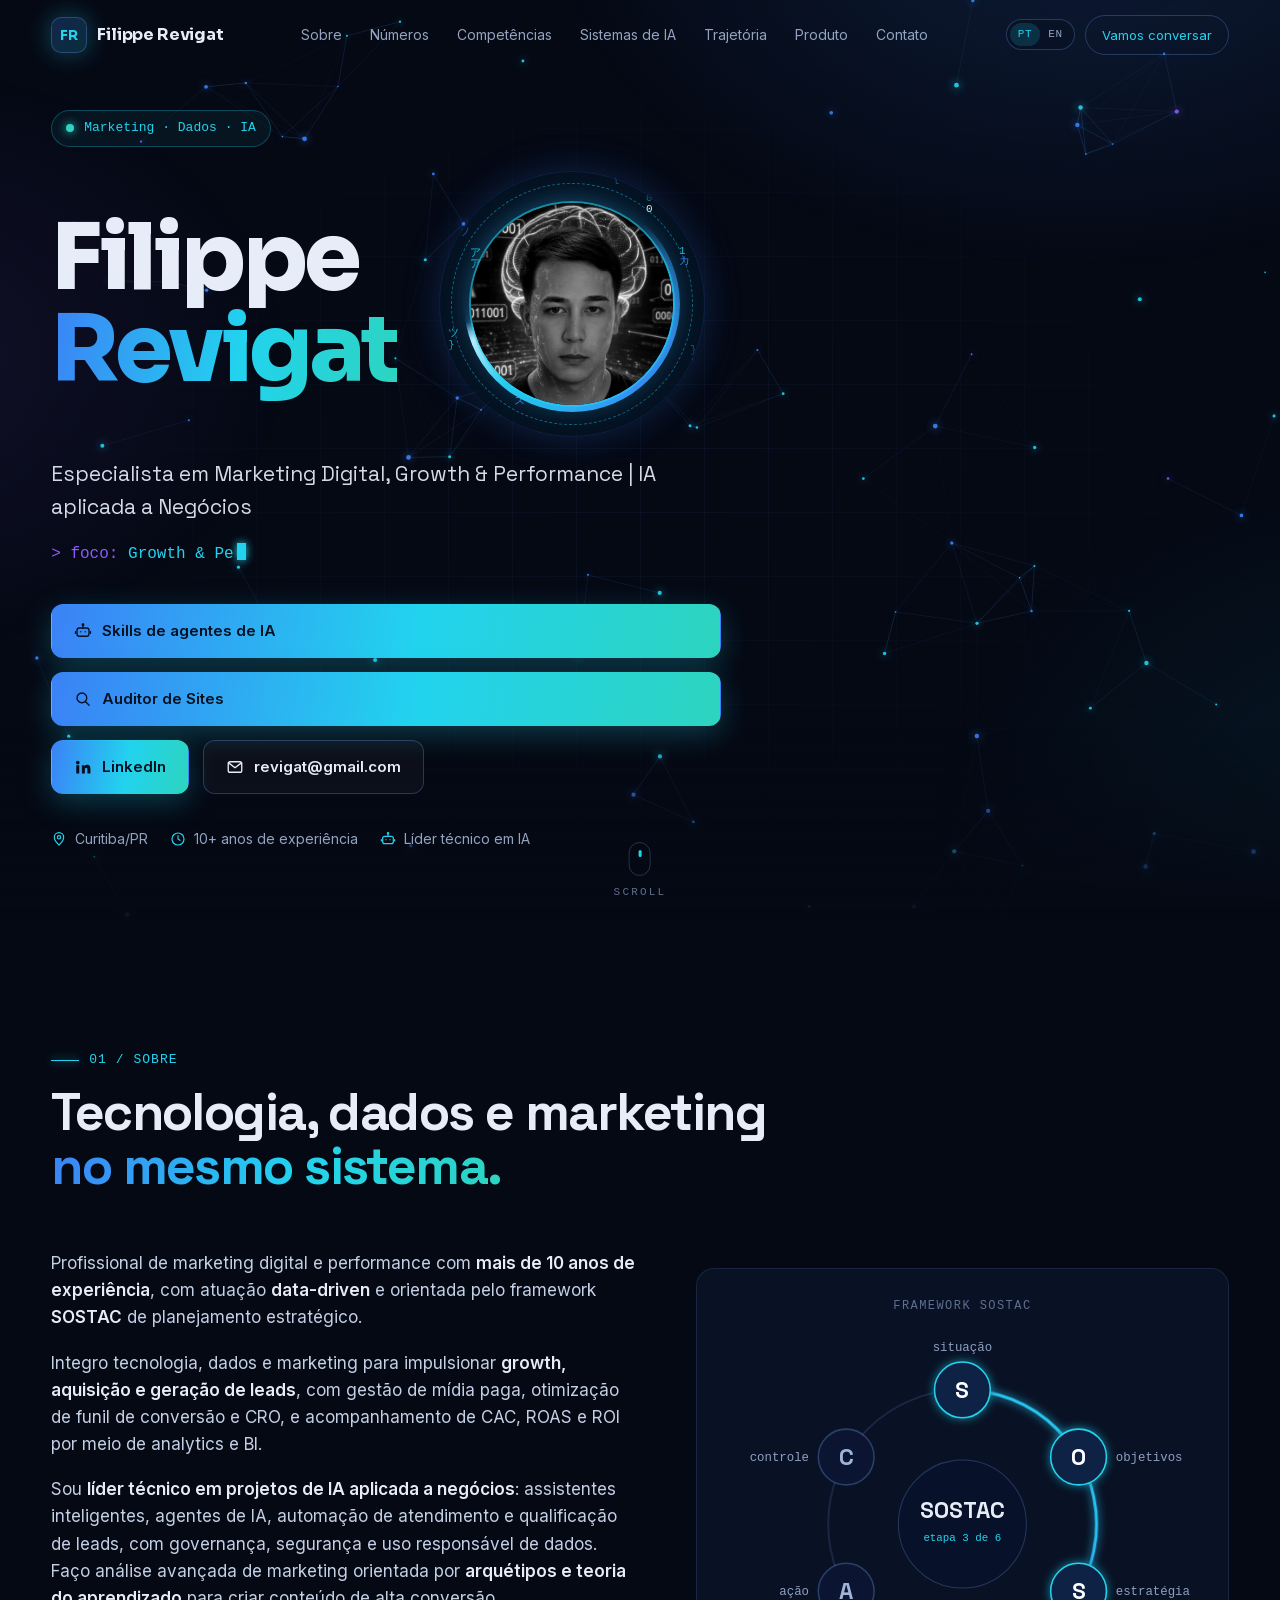
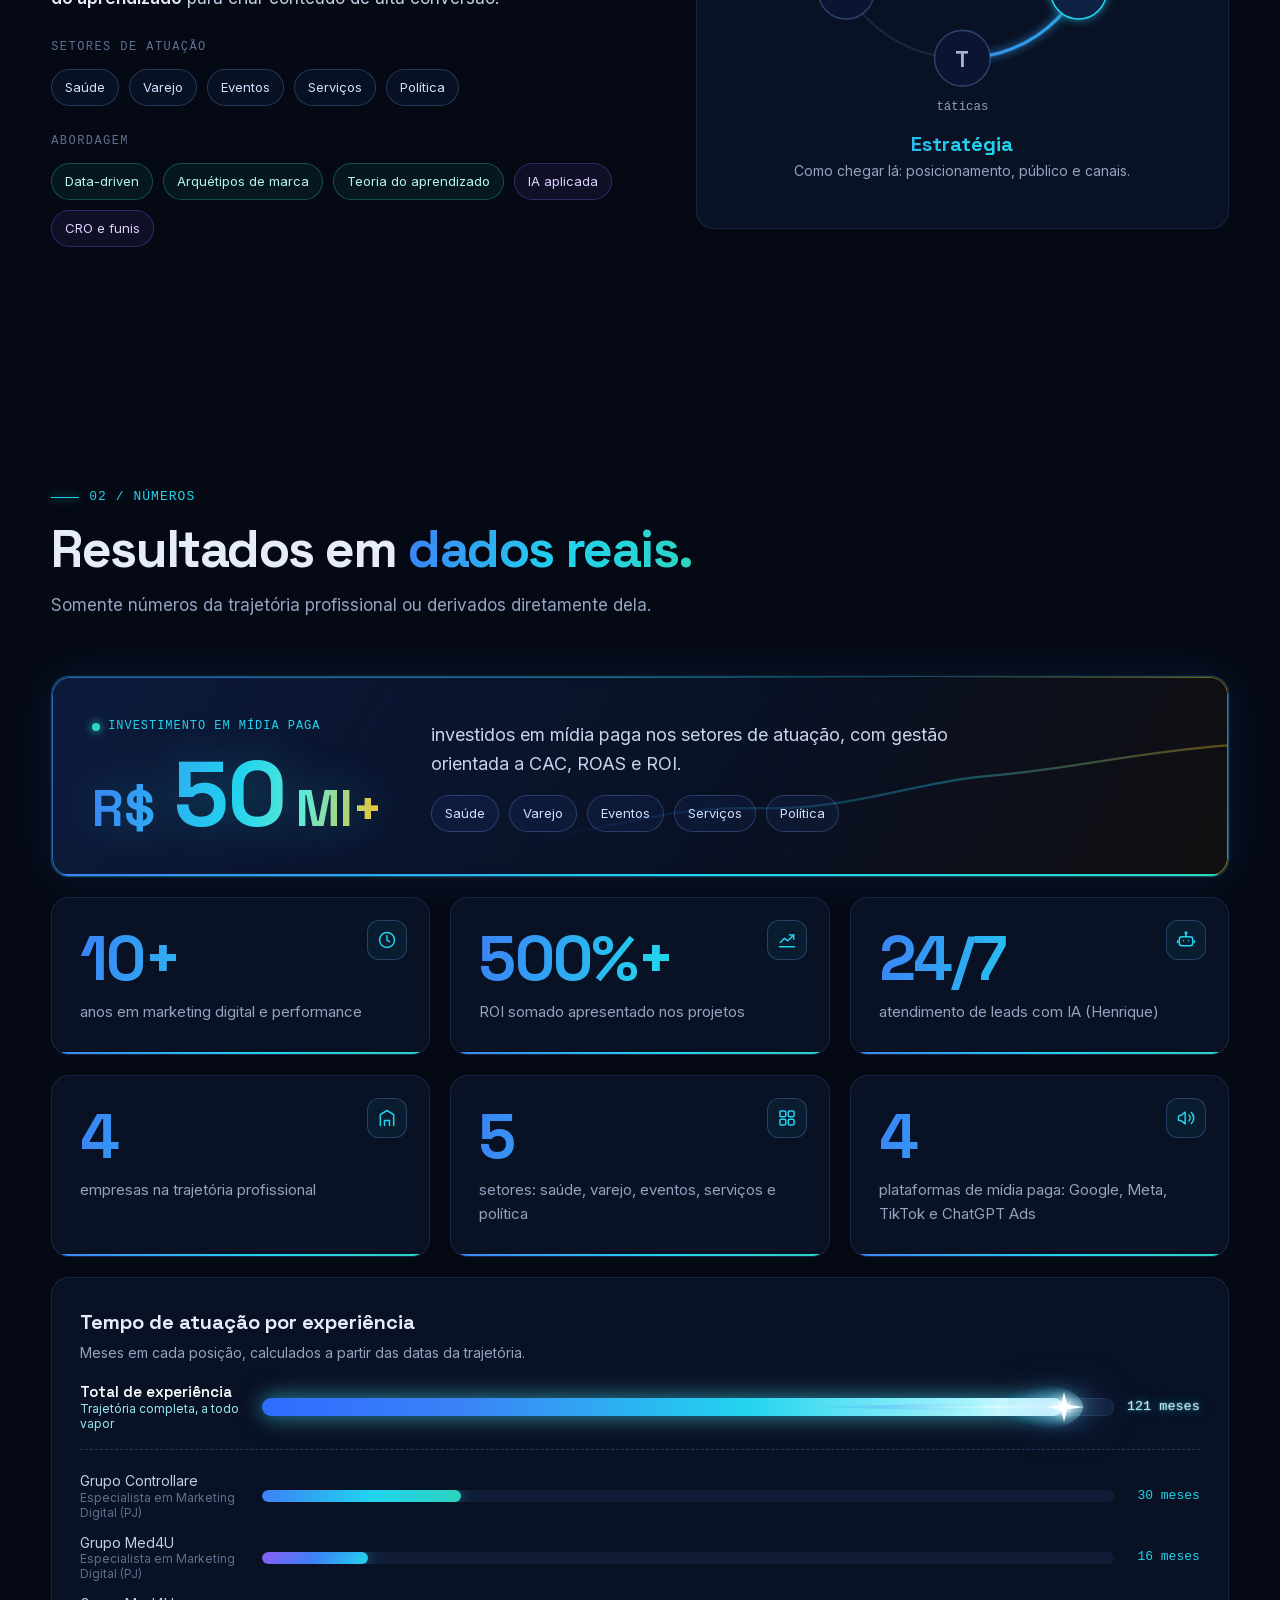
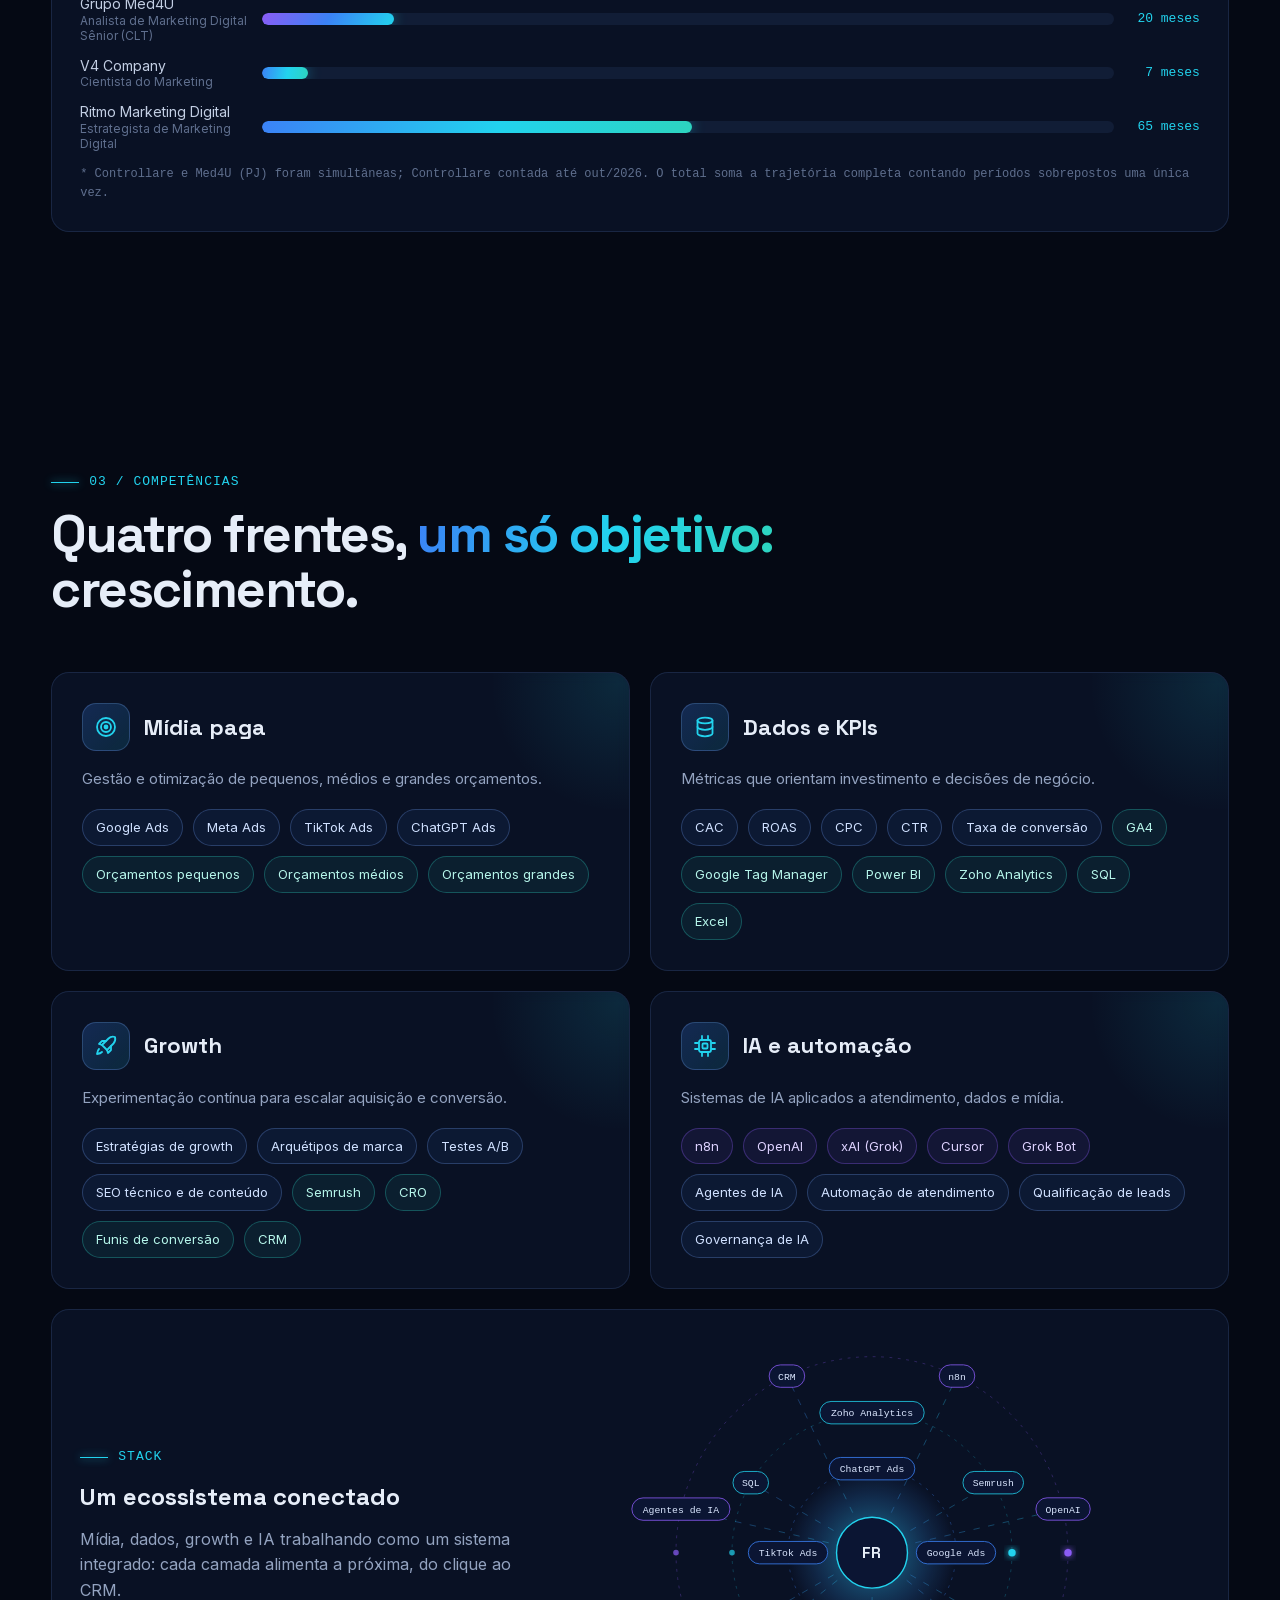
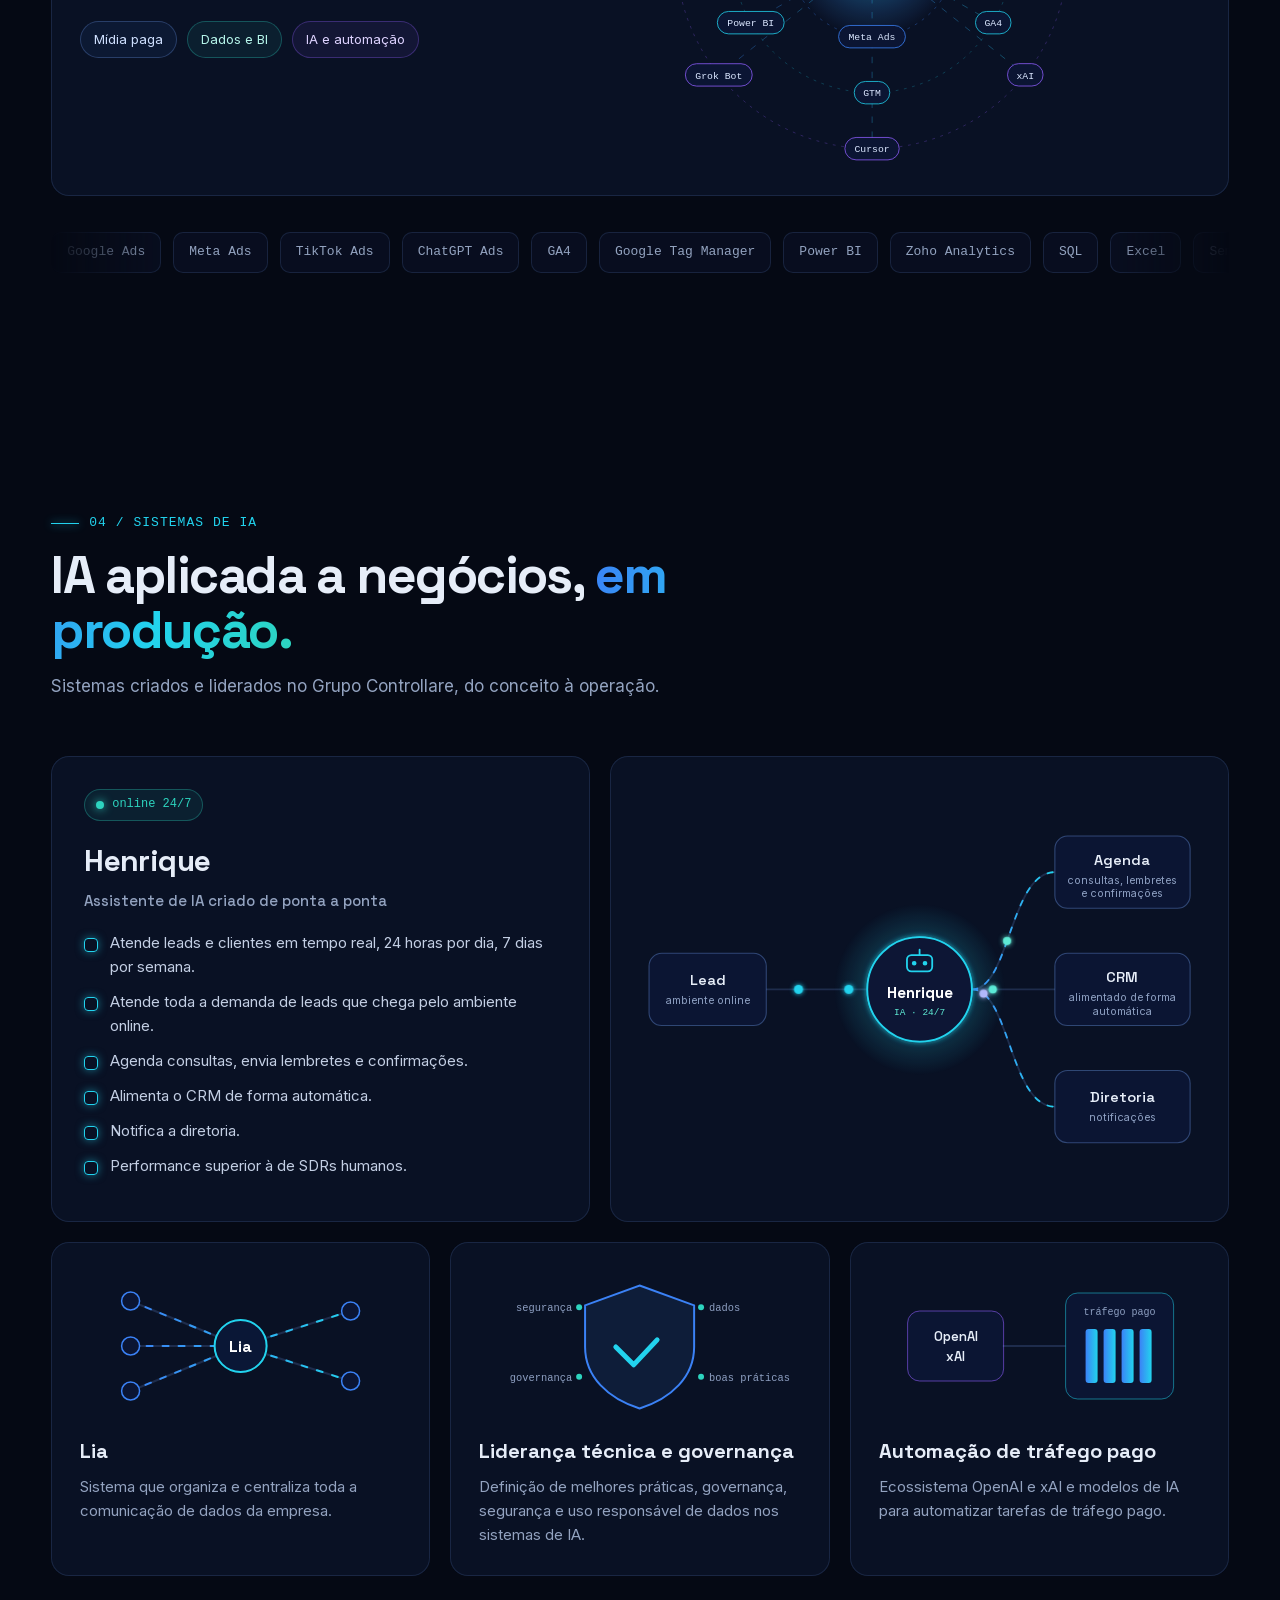
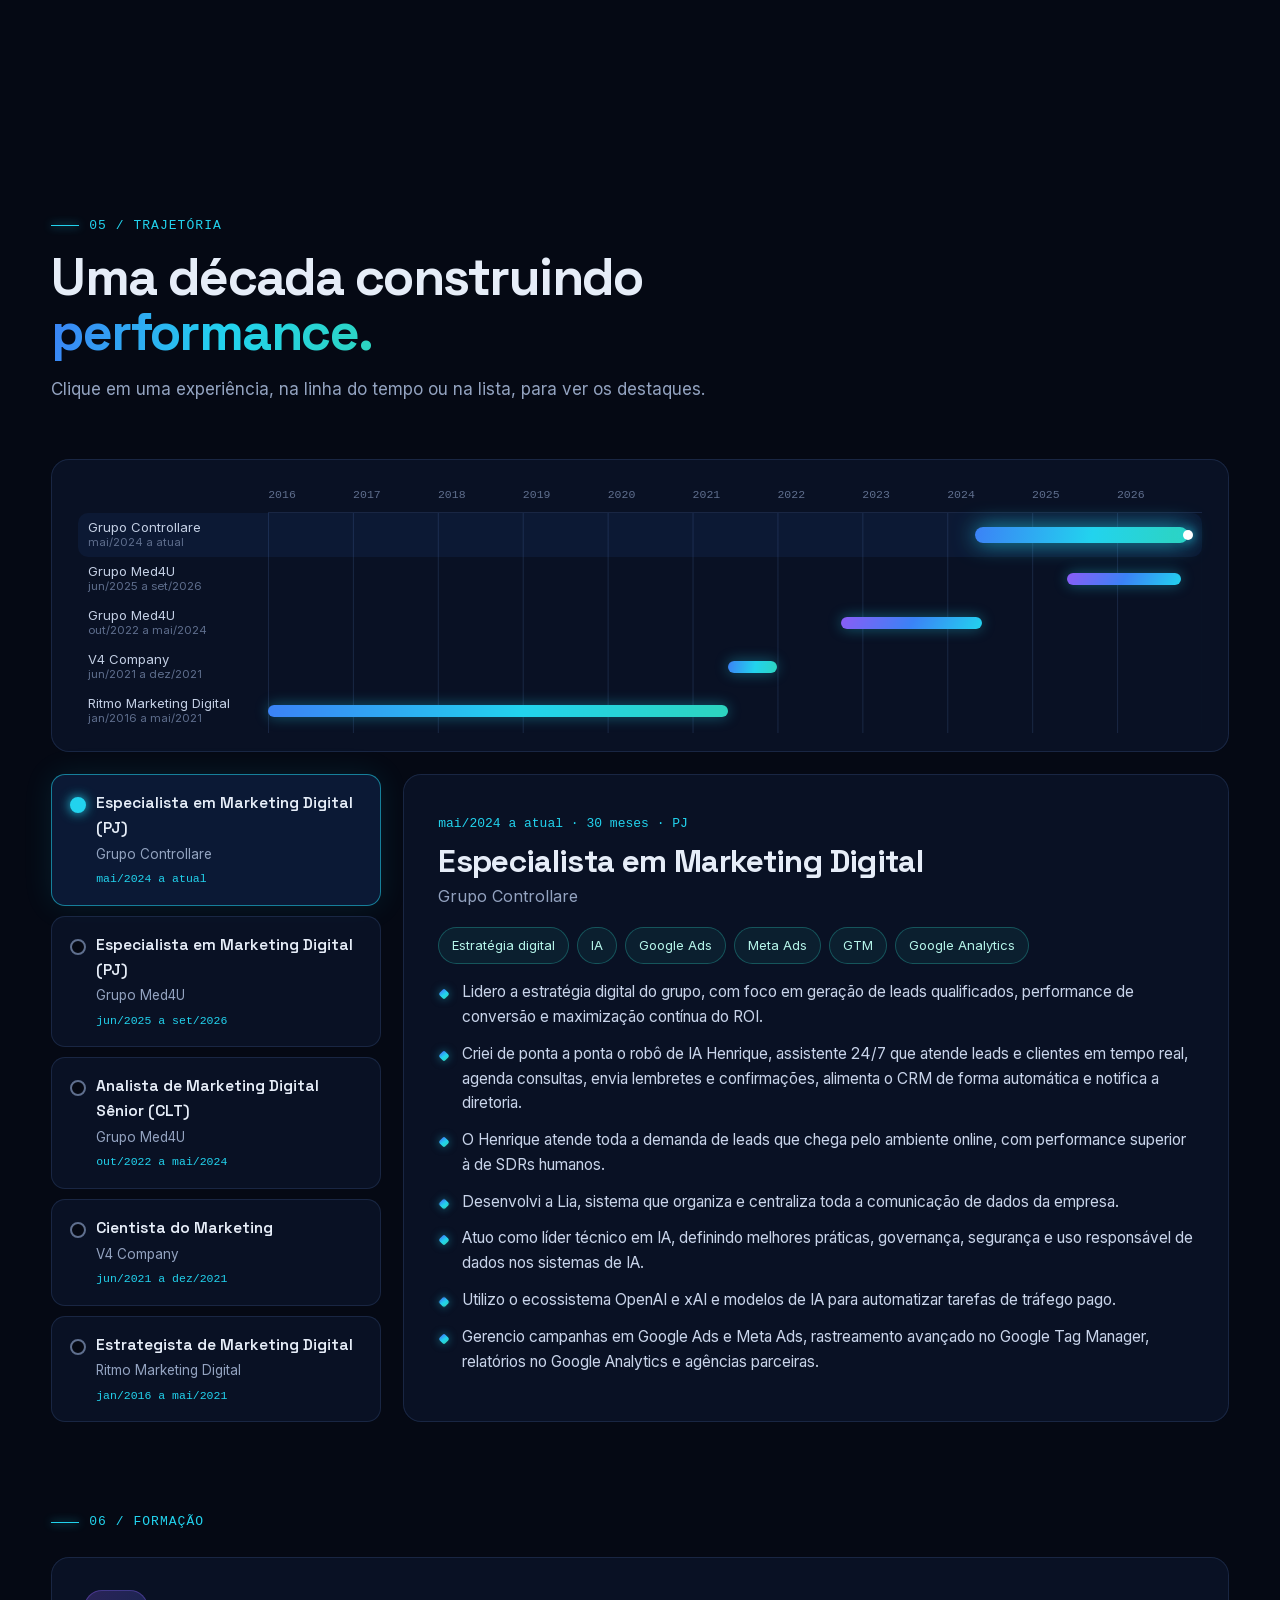
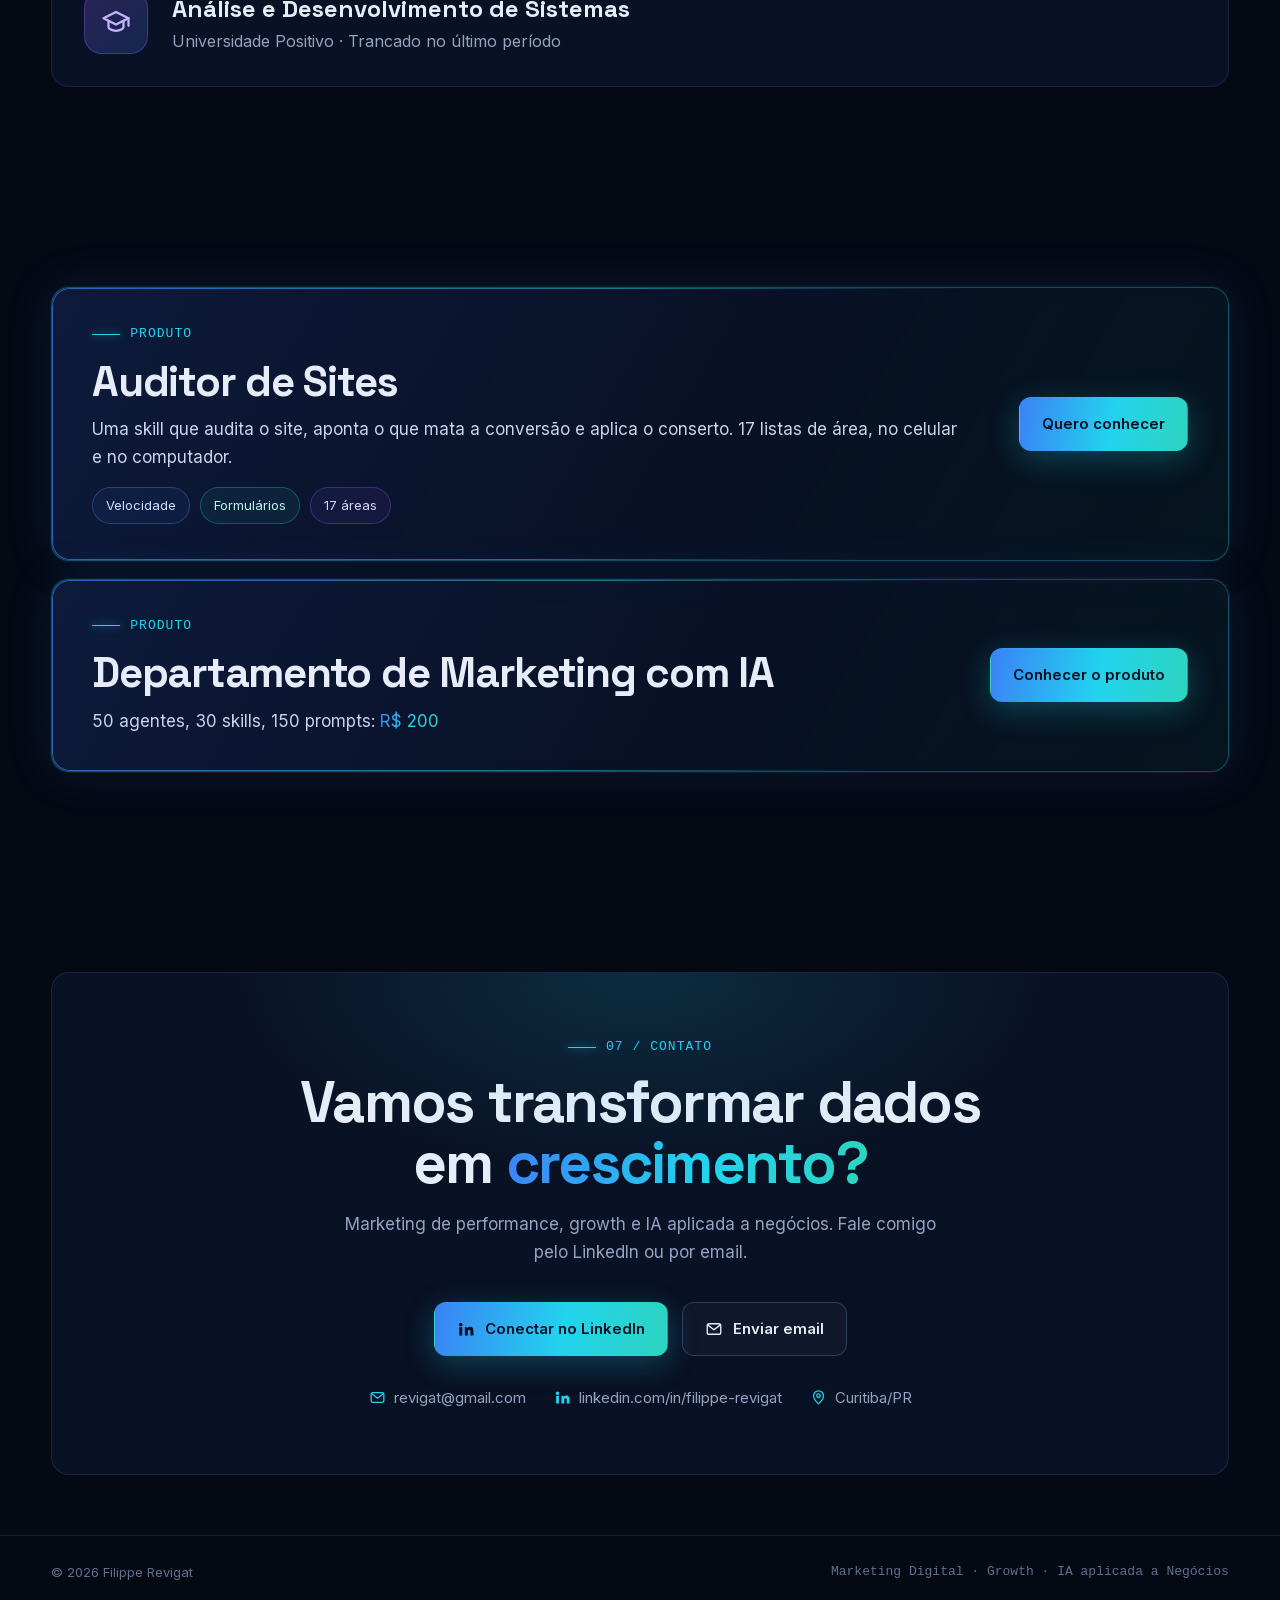
==== commit 7d46289b: "Atualiza a landing do Auditor para a skill 1.1.0. O pacote passa a listar os 51 arquivos reais, com " ====
--- a/index.html
+++ b/index.html
@@ -2,7 +2,6 @@
 <html lang="pt-BR">
 <head>
 <meta charset="UTF-8">
-<script>document.documentElement.classList.add("js")</script>
 <meta name="viewport" content="width=device-width, initial-scale=1">
 <title>Filippe Revigat | Marketing Digital, Growth &amp; Performance | IA aplicada a Negócios</title>
 <meta name="description" content="Portfólio de Filippe Revigat: especialista em Marketing Digital, Growth &amp; Performance e IA aplicada a Negócios. Curitiba/PR.">
@@ -11,26 +10,25 @@
 <link rel="alternate" hreflang="pt-BR" href="https://revigat.github.io/">
 <link rel="alternate" hreflang="en" href="https://revigat.github.io/en/">
 <link rel="alternate" hreflang="x-default" href="https://revigat.github.io/">
+<link rel="preload" href="assets/fonts/sora.woff2" as="font" type="font/woff2" crossorigin>
 <link rel="icon" href="data:image/svg+xml,%3Csvg xmlns='http://www.w3.org/2000/svg' viewBox='0 0 64 64'%3E%3Crect width='64' height='64' rx='14' fill='%23050914'/%3E%3Ctext x='50%25' y='58%25' text-anchor='middle' font-family='Arial' font-weight='700' font-size='28' fill='%2322d3ee'%3EFR%3C/text%3E%3C/svg%3E">
 <style>
 @font-face{font-family:"Space Grotesk";font-style:normal;font-weight:400 700;font-display:swap;src:url("assets/fonts/space-grotesk.woff2") format("woff2");unicode-range:U+0000-00FF,U+0131,U+0152-0153,U+02BB-02BC,U+02C6,U+02DA,U+02DC,U+0304,U+0308,U+0329,U+2000-206F,U+20AC,U+2122,U+2191,U+2193,U+2212,U+2215,U+FEFF,U+FFFD}
 @font-face{font-family:"Inter";font-style:normal;font-weight:400 700;font-display:swap;src:url("assets/fonts/inter.woff2") format("woff2");unicode-range:U+0000-00FF,U+0131,U+0152-0153,U+02BB-02BC,U+02C6,U+02DA,U+02DC,U+0304,U+0308,U+0329,U+2000-206F,U+20AC,U+2122,U+2191,U+2193,U+2212,U+2215,U+FEFF,U+FFFD}
+@font-face{font-family:"JetBrains Mono";font-style:normal;font-weight:400 600;font-display:swap;src:url("assets/fonts/jetbrains-mono.woff2") format("woff2");unicode-range:U+0000-00FF,U+0131,U+0152-0153,U+02BB-02BC,U+02C6,U+02DA,U+02DC,U+0304,U+0308,U+0329,U+2000-206F,U+20AC,U+2122,U+2191,U+2193,U+2212,U+2215,U+FEFF,U+FFFD}
 @font-face{font-family:"Sora";font-style:normal;font-weight:700 800;font-display:swap;src:url("assets/fonts/sora.woff2") format("woff2");unicode-range:U+0000-00FF,U+0131,U+0152-0153,U+02BB-02BC,U+02C6,U+02DA,U+02DC,U+0304,U+0308,U+0329,U+2000-206F,U+20AC,U+2122,U+2191,U+2193,U+2212,U+2215,U+FEFF,U+FFFD}
-@font-face{font-family:"Sora Fallback";src:local("Arial"),local("Liberation Sans");font-weight:700 800;font-style:normal;size-adjust:110.72%;ascent-override:87.61%;descent-override:26.19%;line-gap-override:0%}
-@font-face{font-family:"Inter Fallback";src:local("Arial"),local("Liberation Sans");font-weight:400 700;font-style:normal;size-adjust:107.4%;ascent-override:90.2%;descent-override:22.46%;line-gap-override:0%}
-@font-face{font-family:"Space Grotesk Fallback";src:local("Arial"),local("Liberation Sans");font-weight:400 700;font-style:normal;size-adjust:110.98%;ascent-override:88.66%;descent-override:26.31%;line-gap-override:0%}
 :root{
   --bg:#050914; --bg2:#0a1124; --panel:rgba(14,24,48,.62); --panel-solid:#0c1530;
   --line:rgba(120,170,255,.14); --line2:rgba(120,170,255,.26);
-  --text:#e6edf8; --muted:#93a3c0; --dim:#7a8aa8;
+  --text:#e6edf8; --muted:#93a3c0; --dim:#5f6f8e;
   --blue:#3b82f6; --blue2:#2f6bff; --cyan:#22d3ee; --teal:#2dd4bf; --violet:#8b5cf6;
   --grad:linear-gradient(100deg,#3b82f6 0%,#22d3ee 55%,#2dd4bf 100%);
   --grad2:linear-gradient(120deg,#8b5cf6,#3b82f6 50%,#22d3ee);
   --glow:0 0 24px rgba(34,211,238,.35);
   --radius:18px;
-  --fh:"Space Grotesk","Space Grotesk Fallback",ui-sans-serif,system-ui,-apple-system,"Segoe UI",Roboto,Arial,sans-serif;
-  --fb:"Inter","Inter Fallback",ui-sans-serif,system-ui,-apple-system,"Segoe UI",Roboto,Arial,sans-serif;
-  --fm:ui-monospace,SFMono-Regular,Menlo,Consolas,"Liberation Mono",monospace;
+  --fh:"Space Grotesk",ui-sans-serif,system-ui,-apple-system,"Segoe UI",Roboto,Arial,sans-serif;
+  --fb:"Inter",ui-sans-serif,system-ui,-apple-system,"Segoe UI",Roboto,Arial,sans-serif;
+  --fm:"JetBrains Mono",ui-monospace,SFMono-Regular,Menlo,Consolas,monospace;
 }
 *{box-sizing:border-box;margin:0;padding:0}
 html{scroll-behavior:smooth;scroll-padding-top:80px}
@@ -43,9 +41,6 @@
   background-image:linear-gradient(var(--line) 1px,transparent 1px),linear-gradient(90deg,var(--line) 1px,transparent 1px);
   background-size:64px 64px;mask-image:radial-gradient(ellipse at center,#000 10%,transparent 75%);-webkit-mask-image:radial-gradient(ellipse at center,#000 10%,transparent 75%)}
 a{color:inherit;text-decoration:none}
-.skip{position:absolute;left:-999px;top:8px;z-index:80;background:var(--grad);color:#041020;padding:10px 16px;border-radius:10px;font-weight:600}
-.skip:focus,.skip:focus-visible{left:8px}
-:focus-visible{outline:2px solid var(--cyan);outline-offset:3px;border-radius:6px}
 ::selection{background:rgba(34,211,238,.3)}
 .wrap{width:min(1180px,92vw);margin:0 auto;position:relative;z-index:1}
 section{position:relative;z-index:1;padding:120px 0}
@@ -54,7 +49,7 @@
 .nav{position:fixed;top:0;left:0;right:0;z-index:50;transition:background .3s,border-color .3s;border-bottom:1px solid transparent}
 .nav.scrolled{background:rgba(5,9,20,.72);backdrop-filter:blur(14px);-webkit-backdrop-filter:blur(14px);border-color:var(--line)}
 .nav .wrap{display:flex;align-items:center;justify-content:space-between;height:70px}
-.logo{display:flex;align-items:center;gap:10px;font-family:"Sora","Sora Fallback",var(--fh);font-weight:700;letter-spacing:-.01em}
+.logo{display:flex;align-items:center;gap:10px;font-family:"Sora",var(--fh);font-weight:700;letter-spacing:-.01em}
 .logo-mark{width:36px;height:36px;border-radius:10px;display:grid;place-items:center;background:linear-gradient(135deg,rgba(59,130,246,.25),rgba(34,211,238,.18));border:1px solid var(--line2);font-size:14px;color:var(--cyan);box-shadow:var(--glow)}
 .nav-links{display:flex;gap:28px;font-size:14px;color:var(--muted)}
 .nav-links a{position:relative;transition:color .2s}
@@ -65,7 +60,7 @@
 .nav-cta:hover{background:rgba(34,211,238,.1);box-shadow:var(--glow)}
 .nav-tools{display:flex;align-items:center;gap:10px;flex:none}
 .lang-switch{display:inline-flex;align-items:center;padding:3px;border:1px solid var(--line2);border-radius:999px;font-family:var(--fm);font-size:11px;letter-spacing:.06em;line-height:1;background:rgba(8,14,32,.45)}
-.lang-switch a{color:var(--muted);padding:8px 9px;border-radius:999px;min-width:32px;min-height:28px;display:inline-flex;align-items:center;justify-content:center;text-align:center}
+.lang-switch a{color:var(--muted);padding:6px 8px;border-radius:999px;min-width:30px;text-align:center}
 .lang-switch a:hover{color:var(--text)}
 .lang-switch a[aria-current="page"]{background:rgba(34,211,238,.16);color:var(--cyan)}
 .burger{display:none;background:none;border:1px solid var(--line2);border-radius:10px;width:42px;height:42px;color:var(--text);cursor:pointer}
@@ -78,7 +73,7 @@
 .eyebrow{display:inline-flex;align-items:center;gap:10px;font-family:var(--fm);font-size:13px;color:var(--cyan);padding:7px 14px;border-radius:999px;border:1px solid rgba(34,211,238,.28);background:rgba(34,211,238,.06)}
 .dot{width:8px;height:8px;border-radius:50%;background:var(--teal);box-shadow:0 0 10px var(--teal);animation:pulse 2s infinite}
 @keyframes pulse{0%,100%{opacity:1;transform:scale(1)}50%{opacity:.5;transform:scale(.75)}}
-.hero h1{font-family:"Sora","Sora Fallback",var(--fh);font-weight:800;font-size:clamp(56px,7.2vw,94px);line-height:1;letter-spacing:-.04em;margin:22px 0 18px}
+.hero h1{font-family:"Sora",var(--fh);font-weight:800;font-size:clamp(56px,7.2vw,94px);line-height:1;letter-spacing:-.04em;margin:22px 0 18px}
 .hero h1 .l2{padding-bottom:.1em;margin-bottom:-.1em}
 .hero h1 .l2{display:block}
 .name-row{display:flex;align-items:center;gap:40px;margin:22px 0 18px}
@@ -127,7 +122,6 @@
 .card{background:var(--panel);border:1px solid var(--line);border-radius:var(--radius);backdrop-filter:blur(8px);-webkit-backdrop-filter:blur(8px);position:relative;transition:border-color .3s,transform .3s,box-shadow .3s}
 .card:hover{border-color:rgba(34,211,238,.35);box-shadow:0 0 0 1px rgba(34,211,238,.08),0 20px 50px rgba(0,0,0,.35),0 0 40px rgba(59,130,246,.08)}
 .reveal{opacity:0;transform:translateY(28px);transition:opacity .9s cubic-bezier(.2,.7,.2,1),transform .9s cubic-bezier(.2,.7,.2,1),border-color .3s,box-shadow .3s}
-html:not(.js) .reveal{opacity:1;transform:none}
 .reveal.in{opacity:1;transform:none}
 .reveal.d1{transition-delay:.1s}.reveal.d2{transition-delay:.2s}.reveal.d3{transition-delay:.3s}
 .about-grid{display:grid;grid-template-columns:1.05fr .95fr;gap:56px;align-items:center}
@@ -142,7 +136,7 @@
 .sostac{padding:28px}
 .sostac svg{width:100%;height:auto;display:block}
 .sostac-desc{margin-top:8px;min-height:72px;text-align:center}
-.sostac-desc h3{font-family:var(--fh);font-size:20px}
+.sostac-desc h4{font-family:var(--fh);font-size:20px}
 .sostac-desc p{color:var(--muted);font-size:14px}
 .sostac .node circle.bg{fill:#0b1430;stroke:rgba(120,170,255,.3);stroke-width:1.5;transition:all .4s}
 .sostac .node text{font-family:var(--fh);font-weight:700;fill:#9fb4d8;transition:fill .4s}
@@ -274,7 +268,6 @@
 .g-axis b{font-weight:400}
 .g-axis{display:grid;grid-template-columns:repeat(11,1fr);margin-left:190px;font-family:var(--fm);font-size:11.5px;color:var(--dim);border-bottom:1px solid var(--line);padding-bottom:8px}
 .g-row{display:grid;grid-template-columns:190px 1fr;align-items:center;height:44px;cursor:pointer;border-radius:10px;transition:background .25s}
-button.g-row{appearance:none;width:100%;margin:0;background:transparent;border:0;color:inherit;font:inherit;text-align:left;padding:0}
 .g-row:hover,.g-row.active{background:rgba(59,130,246,.07)}
 .g-row .gl{font-size:13px;color:#c3cfe4;padding-left:10px;line-height:1.2}
 .g-row .gl small{display:block;color:var(--dim);font-size:11.5px}
@@ -438,7 +431,7 @@
   .logo{font-size:14px;gap:8px}
   .logo-mark{width:32px;height:32px;font-size:13px}
   .nav-tools{gap:6px}
-  .lang-switch a{padding:8px 9px;min-width:32px;min-height:28px}
+  .lang-switch a{padding:6px 7px;min-width:28px}
 }
 @media (prefers-reduced-motion:reduce){
   html{scroll-behavior:auto}
@@ -453,7 +446,6 @@
 </style>
 </head>
 <body>
-<a class="skip" href="#top">Pular para o conteúdo</a>
 <div class="progress" id="progress"></div>
 <svg width="0" height="0" style="position:absolute" aria-hidden="true">
   <defs>
@@ -480,14 +472,14 @@
 
 <header class="nav" id="nav">
   <div class="wrap">
-    <a href="#top" class="logo"><span class="logo-mark">FR</span><span>Filippe Revigat</span></a>
+    <a href="#top" class="logo" aria-label="Início"><span class="logo-mark">FR</span><span>Filippe Revigat</span></a>
     <nav class="nav-links" id="navLinks">
       <a href="#sobre">Sobre</a><a href="#numeros">Números</a><a href="#competencias">Competências</a><a href="#ia">Sistemas de IA</a><a href="#trajetoria">Trajetória</a><a href="#produto">Produto</a><a href="#contato">Contato</a>
     </nav>
     <div class="nav-tools">
       <nav class="lang-switch" aria-label="Idioma">
-        <a href="/" hreflang="pt-BR" lang="pt-BR" aria-current="page" aria-label="PT, Português">PT</a>
-        <a href="/en/" hreflang="en" lang="en" aria-label="EN, English">EN</a>
+        <a href="/" hreflang="pt-BR" lang="pt-BR" aria-current="page" aria-label="Português">PT</a>
+        <a href="/en/" hreflang="en" lang="en" aria-label="English">EN</a>
       </nav>
       <a class="nav-cta" href="mailto:revigat@gmail.com">Vamos conversar</a>
       <button class="burger" id="burger" aria-label="Abrir menu" aria-expanded="false"><span></span><span></span><span></span></button>
@@ -508,15 +500,15 @@
           <div class="av-ring3" aria-hidden="true"></div>
           <div class="av-ring2" aria-hidden="true"></div>
           <div class="av-ring" aria-hidden="true"></div>
-          <div class="av-photo"><video id="avVideo" muted loop playsinline preload="none" poster="assets/filippe.webp" width="480" height="480" aria-label="Vídeo de Filippe Revigat"><source src="assets/filippe-sm.webm" type="video/webm"><source src="assets/filippe-sm.mp4" type="video/mp4"><img src="assets/filippe.webp" alt="Foto de Filippe Revigat" width="480" height="480"></video></div>
+          <div class="av-photo"><video id="avVideo" muted loop playsinline preload="none" poster="assets/filippe.webp" width="480" height="480" aria-label="Vídeo de Filippe Revigat"><source src="assets/filippe-sm.webm" type="video/webm" media="(max-width: 640px)"><source src="assets/filippe-sm.mp4" type="video/mp4" media="(max-width: 640px)"><source src="assets/filippe.webm" type="video/webm"><source src="assets/filippe.mp4" type="video/mp4"><img src="assets/filippe.webp" alt="Foto de Filippe Revigat" width="480" height="480"></video></div>
         </div>
       </div>
       <p class="title">Especialista em Marketing Digital, Growth &amp; Performance | IA aplicada a Negócios</p>
       <p class="typing" aria-live="polite"><span class="pre">&gt; foco:</span> <span class="tw" id="typed"></span><span class="caret"></span></p>
       <div class="ctas">
         <a class="btn btn-primary btn-lead" href="/departamento-marketing/"><svg><use href="#i-bot"/></svg>Skills de agentes de IA</a>
-        <a class="btn btn-primary btn-lead" href="/auditor-de-sites/"><svg><use href="#i-audit"/></svg>Auditor de Sites</a>
-        <a class="btn btn-ghost" href="https://www.linkedin.com/in/filippe-revigat" target="_blank" rel="noopener"><svg><use href="#i-in"/></svg>LinkedIn</a>
+        <a class="btn btn-primary btn-lead" href="#auditor"><svg><use href="#i-audit"/></svg>Auditor de Sites</a>
+        <a class="btn btn-primary" href="https://www.linkedin.com/in/filippe-revigat" target="_blank" rel="noopener"><svg><use href="#i-in"/></svg>LinkedIn</a>
         <a class="btn btn-ghost" href="mailto:revigat@gmail.com"><svg><use href="#i-mail"/></svg>revigat@gmail.com</a>
       </div>
       <div class="hero-meta">
@@ -556,7 +548,7 @@
           <circle id="sostacArc" cx="200" cy="190" r="130" fill="none" stroke="url(#sg)" stroke-width="3" stroke-linecap="round" transform="rotate(-90 200 190)" stroke-dasharray="816.8" stroke-dashoffset="816.8" filter="url(#glow)"/>
           <circle cx="200" cy="190" r="62" fill="#08112a" stroke="rgba(120,170,255,.25)"/>
           <text x="200" y="184" text-anchor="middle" font-family="Space Grotesk, sans-serif" font-weight="700" font-size="22" fill="#e6edf8">SOSTAC</text>
-          <text x="200" y="206" text-anchor="middle" font-family="ui-monospace, monospace" font-size="10.5" fill="#22d3ee" id="sostacStep">ciclo contínuo</text>
+          <text x="200" y="206" text-anchor="middle" font-family="JetBrains Mono, monospace" font-size="10.5" fill="#22d3ee" id="sostacStep">ciclo contínuo</text>
           <g id="sostacNodes"></g>
         </svg>
         <div class="sostac-desc" id="sostacDesc"></div>
@@ -699,7 +691,7 @@
           <circle cx="320" cy="210" r="58" fill="#0a1736" stroke="#22d3ee" stroke-width="2" filter="url(#glow2)"/>
           <g transform="translate(302 164)" fill="none" stroke="#22d3ee" stroke-width="2" stroke-linecap="round"><rect x="4" y="8" width="28" height="18" rx="5"/><path d="M18 2v6"/><circle cx="12" cy="17" r="1.6" fill="#22d3ee"/><circle cx="24" cy="17" r="1.6" fill="#22d3ee"/></g>
           <text x="320" y="220" text-anchor="middle" font-family="Space Grotesk, sans-serif" font-weight="700" font-size="17" fill="#fff">Henrique</text>
-          <text x="320" y="238" text-anchor="middle" font-family="ui-monospace, monospace" font-size="10.5" fill="#5eead4">IA · 24/7</text>
+          <text x="320" y="238" text-anchor="middle" font-family="JetBrains Mono, monospace" font-size="10.5" fill="#5eead4">IA · 24/7</text>
           <g class="dg-node"><rect x="470" y="40" width="150" height="80" rx="14"/><text x="545" y="72" text-anchor="middle">Agenda</text><text class="sm" x="545" y="93" text-anchor="middle">consultas, lembretes</text><text class="sm" x="545" y="108" text-anchor="middle">e confirmações</text></g>
           <g class="dg-node"><rect x="470" y="170" width="150" height="80" rx="14"/><text x="545" y="202" text-anchor="middle">CRM</text><text class="sm" x="545" y="223" text-anchor="middle">alimentado de forma</text><text class="sm" x="545" y="238" text-anchor="middle">automática</text></g>
           <g class="dg-node"><rect x="470" y="300" width="150" height="80" rx="14"/><text x="545" y="335" text-anchor="middle">Diretoria</text><text class="sm" x="545" y="356" text-anchor="middle">notificações</text></g>
@@ -722,7 +714,7 @@
           <circle cx="180" cy="201" r="54" fill="#0a1736" stroke="#22d3ee" stroke-width="2" filter="url(#glow2)"/>
           <g transform="translate(162 157)" fill="none" stroke="#22d3ee" stroke-width="2" stroke-linecap="round"><rect x="4" y="8" width="28" height="18" rx="5"/><path d="M18 2v6"/><circle cx="12" cy="17" r="1.6" fill="#22d3ee"/><circle cx="24" cy="17" r="1.6" fill="#22d3ee"/></g>
           <text x="180" y="212" text-anchor="middle" font-family="Space Grotesk, sans-serif" font-weight="700" font-size="17" fill="#fff">Henrique</text>
-          <text x="180" y="230" text-anchor="middle" font-family="ui-monospace, monospace" font-size="10.5" fill="#5eead4">IA · 24/7</text>
+          <text x="180" y="230" text-anchor="middle" font-family="JetBrains Mono, monospace" font-size="10.5" fill="#5eead4">IA · 24/7</text>
           <g class="dg-node"><rect x="6" y="330" width="112" height="96" rx="14"/><text x="62" y="360" text-anchor="middle">Agenda</text><text class="sm" x="62" y="381" text-anchor="middle">consultas,</text><text class="sm" x="62" y="396" text-anchor="middle">lembretes e</text><text class="sm" x="62" y="411" text-anchor="middle">confirmações</text></g>
           <g class="dg-node"><rect x="124" y="330" width="112" height="96" rx="14"/><text x="180" y="360" text-anchor="middle">CRM</text><text class="sm" x="180" y="381" text-anchor="middle">alimentado</text><text class="sm" x="180" y="396" text-anchor="middle">de forma</text><text class="sm" x="180" y="411" text-anchor="middle">automática</text></g>
           <g class="dg-node"><rect x="242" y="330" width="112" height="96" rx="14"/><text x="298" y="360" text-anchor="middle">Diretoria</text><text class="sm" x="298" y="381" text-anchor="middle">notificações</text></g>
@@ -746,7 +738,7 @@
         <svg class="ill" viewBox="-12 0 324 150" aria-hidden="true">
           <path d="M150 14 L205 34 V76 C205 106 182 128 150 138 C118 128 95 106 95 76 V34 Z" fill="rgba(59,130,246,.10)" stroke="#3b82f6" stroke-width="2"/>
           <path class="shield-check" d="M126 76 L144 94 L176 60" fill="none" stroke="#22d3ee" stroke-width="5" stroke-linecap="round" stroke-linejoin="round"/>
-          <g font-family="ui-monospace, monospace" font-size="10.5" fill="#8ea0c2">
+          <g font-family="JetBrains Mono, monospace" font-size="10.5" fill="#8ea0c2">
             <text x="82" y="40" text-anchor="end">segurança</text><text x="82" y="110" text-anchor="end">governança</text><text x="220" y="40">dados</text><text x="220" y="110">boas práticas</text>
           </g>
           <circle class="blinkdot" cx="89" cy="36" r="3" fill="#2dd4bf"/><circle class="blinkdot" cx="212" cy="36" r="3" fill="#2dd4bf"/><circle class="blinkdot" cx="89" cy="106" r="3" fill="#2dd4bf"/><circle class="blinkdot" cx="212" cy="106" r="3" fill="#2dd4bf"/>
@@ -762,7 +754,7 @@
           <path class="flow flow-base" d="M114 75 H176"/><path class="flow flow-anim" d="M114 75 H176"/>
           <rect x="176" y="22" width="108" height="106" rx="12" fill="#0b1533" stroke="rgba(34,211,238,.5)"/>
           <g class="eq" fill="url(#fg)"><rect x="196" y="58" width="12" height="54" rx="3"/><rect x="214" y="58" width="12" height="54" rx="3" style="animation-delay:.3s"/><rect x="232" y="58" width="12" height="54" rx="3" style="animation-delay:.6s"/><rect x="250" y="58" width="12" height="54" rx="3" style="animation-delay:.9s"/></g>
-          <text x="230" y="44" text-anchor="middle" font-family="ui-monospace, monospace" font-size="10" fill="#8ea0c2">tráfego pago</text>
+          <text x="230" y="44" text-anchor="middle" font-family="JetBrains Mono, monospace" font-size="10" fill="#8ea0c2">tráfego pago</text>
         </svg>
         <h4>Automação de tráfego pago</h4>
         <p>Ecossistema OpenAI e xAI e modelos de IA para automatizar tarefas de tráfego pago.</p>
@@ -798,8 +790,8 @@
       <div>
         <div class="sec-tag">PRODUTO</div>
         <h2>Auditor de Sites</h2>
-        <p>Uma skill que audita seu site, aponta o que trava e aplica as melhorias. Mais rápido, mais leve e otimizado para qualquer dispositivo.</p>
-        <div class="chips"><span class="chip">Velocidade</span><span class="chip t">Peso</span><span class="chip v">Qualquer dispositivo</span></div>
+        <p>Uma skill que audita o site, aponta o que mata a conversão e aplica o conserto. 17 listas de área, no celular e no computador.</p>
+        <div class="chips"><span class="chip">Velocidade</span><span class="chip t">Formulários</span><span class="chip v">17 áreas</span></div>
       </div>
       <a class="btn btn-primary" href="/auditor-de-sites/">Quero conhecer</a>
     </div>
@@ -807,7 +799,7 @@
       <div>
         <div class="sec-tag">PRODUTO</div>
         <h2>Departamento de Marketing com IA</h2>
-        <p>50 agentes, 30 skills, 150 prompts: <span class="grad-text">R$ 49,90</span></p>
+        <p>50 agentes, 30 skills, 150 prompts: <span class="grad-text">R$ 200</span></p>
       </div>
       <a class="btn btn-primary" href="/departamento-marketing/">Conhecer o produto</a>
     </div>
@@ -897,6 +889,8 @@
 
 /* AVATAR VIDEO */
 (function(){const v=document.getElementById('avVideo');if(!v)return;v.muted=true;
+  const useSmall=small.matches;
+  v.querySelectorAll('source').forEach(s=>{if(s.hasAttribute('media')!==useSmall)s.remove()});
   if(RM){v.removeAttribute('autoplay');v.pause();return}
   const play=()=>{const p=v.play();if(p&&p.catch)p.catch(()=>{})};
   new IntersectionObserver(e=>{e[0].isIntersecting?play():v.pause()}).observe(v);
@@ -914,7 +908,7 @@
       if(y>h&&Math.random()>.96)drops[i]=0;drops[i]+=.8+Math.random()*.3}}
   size();
   let rainGen=0;
-  function rain(){const gen=++rainGen;if(RM||small.matches){for(let k=0;k<10;k++)frame();return}
+  function rain(){const gen=++rainGen;if(RM||small.matches){for(let k=0;k<40;k++)frame();return}
     let last=0;(function tick(t){if(gen!==rainGen||RM||small.matches)return;if(heroVisible&&!document.hidden&&t-last>55){frame();last=t}requestAnimationFrame(tick)})(0)}
   rain();
   small.addEventListener('change',()=>{size();rain()});
@@ -925,39 +919,28 @@
 function countUp(el){const to=+el.dataset.to;if(RM){el.textContent=to;return}const dur=1800,t0=performance.now();
   (function f(t){const k=Math.min(1,Math.max(0,(t-t0)/dur)),e=1-Math.pow(1-k,4);el.textContent=Math.round(to*e);if(k<1)requestAnimationFrame(f)})(t0)}
 
-function lazyInit(el, fn){
-  if(!el) return;
-  if(!('IntersectionObserver' in window)){fn();return}
-  const io=new IntersectionObserver(es=>{if(es.some(e=>e.isIntersecting)){io.disconnect();fn()}},{rootMargin:'400px'});
-  io.observe(el);
-}
-function initSostac(){
-  /* SOSTAC */
-  const sostac=[['S','Situação','Onde estamos: diagnóstico de mercado, público, canais e dados.'],['O','Objetivos','Onde queremos chegar: metas claras e mensuráveis.'],['S','Estratégia','Como chegar lá: posicionamento, público e canais.'],['T','Táticas','As ferramentas: mídia paga, SEO, conteúdo, CRM e IA.'],['A','Ação','Execução: quem faz o quê, quando e como.'],['C','Controle','Medição contínua: KPIs, testes e otimização.']];
-  if(matchMedia('(max-width:640px)').matches)document.getElementById('sostacSvg').setAttribute('viewBox','-46 0 492 380');
-  const sg=document.getElementById('sostacNodes'),CX=200,CY=190,R=130;
-  sostac.forEach((s,i)=>{const a=-Math.PI/2+i*Math.PI/3,x=CX+R*Math.cos(a),y=CY+R*Math.sin(a);
-    const g=document.createElementNS(NS,'g');g.setAttribute('class','node');
-    g.innerHTML=`<circle class="bg" cx="${x}" cy="${y}" r="27"/><text x="${x}" y="${y+8}" text-anchor="middle" font-size="22">${s[0]}</text>`;
-    const t=document.createElementNS(NS,'text');let lx,ly,anc;
-    if(i===0){lx=x;ly=y-38;anc='middle'}else if(i===3){lx=x;ly=y+50;anc='middle'}else{const right=Math.cos(a)>0;lx=x+(right?36:-36);ly=y+4;anc=right?'start':'end'}
-    t.setAttribute('class','slbl');t.setAttribute('x',lx);t.setAttribute('y',ly);t.setAttribute('text-anchor',anc);t.setAttribute('font-family','ui-monospace, monospace');t.setAttribute('font-size','12');t.setAttribute('fill','#8ea0c2');t.textContent=s[1].toLowerCase();
-    sg.appendChild(g);sg.appendChild(t);
-    g.setAttribute('role','button');g.setAttribute('tabindex','0');g.setAttribute('aria-label',s[1]);
-    const pick=()=>{setS(i);stopS=true};g.addEventListener('click',pick);g.addEventListener('mouseenter',pick);g.addEventListener('keydown',ev=>{if(ev.key==='Enter'||ev.key===' '){ev.preventDefault();pick()}});
-  });
-  const arc=document.getElementById('sostacArc'),desc=document.getElementById('sostacDesc'),stepT=document.getElementById('sostacStep');
-  let si=0,stopS=false;
-  function setS(i){si=i;sg.querySelectorAll('.node').forEach((n,k)=>n.classList.toggle('on',k<=i));
-    arc.style.transition=RM?'none':'stroke-dashoffset .9s cubic-bezier(.2,.7,.2,1)';arc.style.strokeDashoffset=816.8*(1-(i+1)/6);
-    desc.innerHTML=`<h3 class="grad-text">${sostac[i][1]}</h3><p>${sostac[i][2]}</p>`;stepT.textContent=`etapa ${i+1} de 6`}
-  setS(0);
-  if(!RM){setInterval(()=>{if(!stopS)setS((si+1)%6)},2200)}
-  else{setS(5);desc.innerHTML=`<h3 class="grad-text">Planejamento em ciclo contínuo</h3><p>Situação, Objetivos, Estratégia, Táticas, Ação e Controle.</p>`;stepT.textContent='ciclo contínuo'}
-  document.getElementById('sostacSvg').addEventListener('mouseleave',()=>{stopS=false});
-}
-lazyInit(document.getElementById('sobre'), initSostac);
-
+/* SOSTAC */
+const sostac=[['S','Situação','Onde estamos: diagnóstico de mercado, público, canais e dados.'],['O','Objetivos','Onde queremos chegar: metas claras e mensuráveis.'],['S','Estratégia','Como chegar lá: posicionamento, público e canais.'],['T','Táticas','As ferramentas: mídia paga, SEO, conteúdo, CRM e IA.'],['A','Ação','Execução: quem faz o quê, quando e como.'],['C','Controle','Medição contínua: KPIs, testes e otimização.']];
+if(matchMedia('(max-width:640px)').matches)document.getElementById('sostacSvg').setAttribute('viewBox','-46 0 492 380');
+const sg=document.getElementById('sostacNodes'),CX=200,CY=190,R=130;
+sostac.forEach((s,i)=>{const a=-Math.PI/2+i*Math.PI/3,x=CX+R*Math.cos(a),y=CY+R*Math.sin(a);
+  const g=document.createElementNS(NS,'g');g.setAttribute('class','node');
+  g.innerHTML=`<circle class="bg" cx="${x}" cy="${y}" r="27"/><text x="${x}" y="${y+8}" text-anchor="middle" font-size="22">${s[0]}</text>`;
+  const t=document.createElementNS(NS,'text');let lx,ly,anc;
+  if(i===0){lx=x;ly=y-38;anc='middle'}else if(i===3){lx=x;ly=y+50;anc='middle'}else{const right=Math.cos(a)>0;lx=x+(right?36:-36);ly=y+4;anc=right?'start':'end'}
+  t.setAttribute('class','slbl');t.setAttribute('x',lx);t.setAttribute('y',ly);t.setAttribute('text-anchor',anc);t.setAttribute('font-family','JetBrains Mono, monospace');t.setAttribute('font-size','12');t.setAttribute('fill','#8ea0c2');t.textContent=s[1].toLowerCase();
+  sg.appendChild(g);sg.appendChild(t);
+  const pick=()=>{setS(i);stopS=true};g.addEventListener('click',pick);g.addEventListener('mouseenter',pick);
+});
+const arc=document.getElementById('sostacArc'),desc=document.getElementById('sostacDesc'),stepT=document.getElementById('sostacStep');
+let si=0,stopS=false;
+function setS(i){si=i;sg.querySelectorAll('.node').forEach((n,k)=>n.classList.toggle('on',k<=i));
+  arc.style.transition=RM?'none':'stroke-dashoffset .9s cubic-bezier(.2,.7,.2,1)';arc.style.strokeDashoffset=816.8*(1-(i+1)/6);
+  desc.innerHTML=`<h4 class="grad-text">${sostac[i][1]}</h4><p>${sostac[i][2]}</p>`;stepT.textContent=`etapa ${i+1} de 6`}
+setS(0);
+if(!RM){setInterval(()=>{if(!stopS)setS((si+1)%6)},2200)}
+else{setS(5);desc.innerHTML=`<h4 class="grad-text">Planejamento em ciclo contínuo</h4><p>Situação, Objetivos, Estratégia, Táticas, Ação e Controle.</p>`;stepT.textContent='ciclo contínuo'}
+document.getElementById('sostacSvg').addEventListener('mouseleave',()=>{stopS=false});
 
 /* JOBS (from CV) */
 const jobs=[
@@ -983,73 +966,42 @@
 const maxM=Math.max(...jobs.map(j=>j.m));
 const monthSet=new Set();jobs.forEach(j=>{for(let k=j.a;k<j.z;k++)monthSet.add(k)});
 const totalM=monthSet.size;
-function initBars(){
-  const lines=[[-14,'80px','.75s','0s'],[13,'120px','.6s','.2s'],[-21,'50px','.9s','.45s'],[18,'90px','.7s','.1s'],[-16,'140px','.55s','.6s'],[24,'60px','.8s','.35s'],[-26,'100px','.65s','.8s'],[0,'160px','.7s','.5s']];
-  const dust=[[-170,-12,'.7s','0s'],[-220,12,'.8s','.25s'],[-140,15,'.6s','.5s'],[-260,-15,'.9s','.15s'],[-190,-19,'.65s','.4s'],[-240,19,'.85s','.7s'],[-160,-11,'.75s','.55s'],[-210,11,'.7s','.85s']];
-  const totalRow=`<div class="bar-row total"><div class="nm">Total de experiência<small>Trajetória completa, a todo vapor</small></div><div class="bar-track"><div class="bar-fill" id="totalFill" data-w="94"><span class="trail"><span class="tail"></span><span class="tail2"></span>${lines.map(l=>`<b class="sl" style="--t:${l[0]}px;--w:${l[1]};--d:${l[2]};--dl:${l[3]}"></b>`).join('')}${dust.map(d=>`<i style="--x:${d[0]}px;--y:${d[1]}px;--d:${d[2]};--dl:${d[3]}"></i>`).join('')}</span><span class="spark"><span class="halo"></span><span class="starw"><span class="star"></span><span class="star s2"></span></span><span class="core"></span></span></div></div><div class="val">${totalM} meses</div></div>`;
-  document.getElementById('bars').innerHTML=totalRow+jobs.map((j,i)=>`<div class="bar-row"><div class="nm">${j.co}<small>${j.role}${j.type?' ('+j.type+')':''}</small></div><div class="bar-track"><div class="bar-fill${j.co.includes('Med4U')?' v':''}" data-w="${(j.m/totalM*94).toFixed(1)}"></div></div><div class="val">${j.m} meses</div></div>`).join('');
-    const viz=document.getElementById('monthsViz');
-    if(viz&&viz.classList.contains('in')){viz.querySelectorAll('.bar-fill').forEach(b=>{if(b.dataset.w)b.style.width=b.dataset.w+'%'});const tf=document.getElementById('totalFill');if(tf&&!tf.classList.contains('go')&&!tf.classList.contains('lit')){if(RM)tf.classList.add('lit');else{tf.classList.add('go');setTimeout(()=>tf.classList.add('lit'),2050)}}}
-}
-lazyInit(document.getElementById('numeros'), initBars);
-
-
-
-function initOrbit(){
-  /* ORBIT */
-  const og=document.getElementById('orbitG'),ol=document.getElementById('orbitLines');
-  const rings=[{r:90,a0:0,items:['Google Ads','Meta Ads','TikTok Ads','ChatGPT Ads'],col:'#3b82f6',cls:''},{r:150,a0:30,items:['GA4','GTM','Power BI','SQL','Zoho Analytics','Semrush'],col:'#22d3ee',cls:'r2'},{r:210,a0:-64.3,items:['n8n','OpenAI','xAI','Cursor','Grok Bot','Agentes de IA','CRM'],col:'#8b5cf6',cls:'r3'}];
-  rings.forEach((R,ri)=>{
-    const d=document.createElementNS(NS,'g');d.setAttribute('class','rot '+R.cls);
-    d.innerHTML=`<circle cx="${300+R.r}" cy="230" r="4" fill="${R.col}" filter="url(#glow)"/><circle cx="${300-R.r}" cy="230" r="3" fill="${R.col}" opacity=".7"/>`;og.appendChild(d);
-    R.items.forEach((t,i)=>{const a=(R.a0+i*360/R.items.length)*Math.PI/180,x=300+R.r*Math.cos(a),y=230+R.r*Math.sin(a),w=t.length*6.7+18;
-      const ln=document.createElementNS(NS,'path');ln.setAttribute('d',`M300 230 L${x.toFixed(1)} ${y.toFixed(1)}`);ln.setAttribute('class','flow flow-anim');ln.style.strokeWidth='1';ln.style.opacity='.35';ln.style.animationDelay=(-(ri*.4+i*.2))+'s';ol.appendChild(ln);
-      const n=document.createElementNS(NS,'g');n.setAttribute('class','orb-chip');n.style.animationDelay=(ri*.6+i*.35)+'s';
-      n.innerHTML=`<rect x="${x-w/2}" y="${y-12}" width="${w}" height="24" rx="12" fill="#0b1533" stroke="${R.col}" stroke-opacity=".85"/><text x="${x}" y="${y+4}" text-anchor="middle" font-family="ui-monospace, monospace" font-size="10.5" fill="#dbe7ff">${t}</text>`;og.appendChild(n)});
-  });
-}
-lazyInit(document.getElementById('competencias'), initOrbit);
-
-
-function initMarquee(){
-  /* MARQUEE */
-  const tools=['Google Ads','Meta Ads','TikTok Ads','ChatGPT Ads','GA4','Google Tag Manager','Power BI','Zoho Analytics','SQL','Excel','Semrush','Yandex Metrica','Tableau','n8n','OpenAI','xAI (Grok)','Cursor','Grok Bot','CRM','Testes A/B','SEO','CRO','SOSTAC'];
-  document.getElementById('marquee').innerHTML=[...tools,...tools].map(t=>`<span class="tool">${t}</span>`).join('');
-}
-lazyInit(document.getElementById('competencias'), initMarquee);
-
-
-function initTimeline(){
-  /* GANTT + TIMELINE */
-  const gi=document.getElementById('ganttInner'),total=11*12;
-  let gh='<div class="g-axis">'+Array.from({length:11},(_,i)=>`<span><b class="yl">20</b>${16+i}</span>`).join('')+'</div>';
-  jobs.forEach((j,i)=>{gh+=`<button type="button" class="g-row" data-i="${i}" aria-pressed="false"><span class="gl">${j.co}<small>${j.per}</small></span><span class="g-track"><span class="g-bar${j.co.includes('Med4U')?' v':''}${j.now?' now':''}" style="left:${(j.a/total*100).toFixed(2)}%;width:${(j.m/total*100).toFixed(2)}%;transition-delay:${(.15*(jobs.length-i)).toFixed(2)}s"></span></span></button>`});
-  gi.innerHTML=gh;
-  const list=document.getElementById('tlList'),det=document.getElementById('tlDetail');
-  list.innerHTML=jobs.map((j,i)=>`<button class="tl-item" role="tab" aria-controls="tlDetail" data-i="${i}"><span class="r">${j.role}${j.type?' ('+j.type+')':''}</span><span class="co">${j.co}</span><span class="pd">${j.per}</span></button>`).join('');
-  function show(i){const j=jobs[i];
-    list.querySelectorAll('.tl-item').forEach((b,k)=>{b.classList.toggle('active',k===i);b.setAttribute('aria-selected',k===i)});
-    gi.querySelectorAll('.g-row').forEach((r,k)=>{r.classList.toggle('active',k===i);r.setAttribute('aria-pressed',k===i?'true':'false')});
-    det.innerHTML=`<span class="pd">${j.per} · ${j.m} meses${j.type?' · '+j.type:''}</span><h3>${j.role}</h3><div class="co">${j.co}</div><div class="tags">${j.tags.map(t=>`<span class="chip t">${t}</span>`).join('')}</div><ul>${j.b.map((b,k)=>`<li style="animation-delay:${(k*.07).toFixed(2)}s">${b}</li>`).join('')}</ul>`;}
-  list.addEventListener('click',e=>{const b=e.target.closest('.tl-item');if(b)show(+b.dataset.i)});
-  gi.addEventListener('click',e=>{const r=e.target.closest('.g-row');if(!r)return;const i=+r.dataset.i;show(i);
-    if(innerWidth<1025){const b=list.children[i];list.scrollTo({left:b.offsetLeft-list.offsetLeft,behavior:RM?'auto':'smooth'})}});
-  list.addEventListener('keydown',e=>{
-    const items=[...list.querySelectorAll('.tl-item')];
-    const i=items.indexOf(document.activeElement);
-    if(i<0)return;
-    let n=i;
-    if(e.key==='ArrowDown'||e.key==='ArrowRight')n=(i+1)%items.length;
-    else if(e.key==='ArrowUp'||e.key==='ArrowLeft')n=(i-1+items.length)%items.length;
-    else if(e.key==='Home')n=0;
-    else if(e.key==='End')n=items.length-1;
-    else return;
-    e.preventDefault();items[n].focus();show(n);
-  });
-  show(0);
-}
-lazyInit(document.getElementById('trajetoria'), initTimeline);
-
+const lines=[[-14,'80px','.75s','0s'],[13,'120px','.6s','.2s'],[-21,'50px','.9s','.45s'],[18,'90px','.7s','.1s'],[-16,'140px','.55s','.6s'],[24,'60px','.8s','.35s'],[-26,'100px','.65s','.8s'],[0,'160px','.7s','.5s']];
+const dust=[[-170,-12,'.7s','0s'],[-220,12,'.8s','.25s'],[-140,15,'.6s','.5s'],[-260,-15,'.9s','.15s'],[-190,-19,'.65s','.4s'],[-240,19,'.85s','.7s'],[-160,-11,'.75s','.55s'],[-210,11,'.7s','.85s']];
+const totalRow=`<div class="bar-row total"><div class="nm">Total de experiência<small>Trajetória completa, a todo vapor</small></div><div class="bar-track"><div class="bar-fill" id="totalFill" data-w="94"><span class="trail"><span class="tail"></span><span class="tail2"></span>${lines.map(l=>`<b class="sl" style="--t:${l[0]}px;--w:${l[1]};--d:${l[2]};--dl:${l[3]}"></b>`).join('')}${dust.map(d=>`<i style="--x:${d[0]}px;--y:${d[1]}px;--d:${d[2]};--dl:${d[3]}"></i>`).join('')}</span><span class="spark"><span class="halo"></span><span class="starw"><span class="star"></span><span class="star s2"></span></span><span class="core"></span></span></div></div><div class="val">${totalM} meses</div></div>`;
+document.getElementById('bars').innerHTML=totalRow+jobs.map((j,i)=>`<div class="bar-row"><div class="nm">${j.co}<small>${j.role}${j.type?' ('+j.type+')':''}</small></div><div class="bar-track"><div class="bar-fill${j.co.includes('Med4U')?' v':''}" data-w="${(j.m/totalM*94).toFixed(1)}"></div></div><div class="val">${j.m} meses</div></div>`).join('');
+
+/* ORBIT */
+const og=document.getElementById('orbitG'),ol=document.getElementById('orbitLines');
+const rings=[{r:90,a0:0,items:['Google Ads','Meta Ads','TikTok Ads','ChatGPT Ads'],col:'#3b82f6',cls:''},{r:150,a0:30,items:['GA4','GTM','Power BI','SQL','Zoho Analytics','Semrush'],col:'#22d3ee',cls:'r2'},{r:210,a0:-64.3,items:['n8n','OpenAI','xAI','Cursor','Grok Bot','Agentes de IA','CRM'],col:'#8b5cf6',cls:'r3'}];
+rings.forEach((R,ri)=>{
+  const d=document.createElementNS(NS,'g');d.setAttribute('class','rot '+R.cls);
+  d.innerHTML=`<circle cx="${300+R.r}" cy="230" r="4" fill="${R.col}" filter="url(#glow)"/><circle cx="${300-R.r}" cy="230" r="3" fill="${R.col}" opacity=".7"/>`;og.appendChild(d);
+  R.items.forEach((t,i)=>{const a=(R.a0+i*360/R.items.length)*Math.PI/180,x=300+R.r*Math.cos(a),y=230+R.r*Math.sin(a),w=t.length*6.7+18;
+    const ln=document.createElementNS(NS,'path');ln.setAttribute('d',`M300 230 L${x.toFixed(1)} ${y.toFixed(1)}`);ln.setAttribute('class','flow flow-anim');ln.style.strokeWidth='1';ln.style.opacity='.35';ln.style.animationDelay=(-(ri*.4+i*.2))+'s';ol.appendChild(ln);
+    const n=document.createElementNS(NS,'g');n.setAttribute('class','orb-chip');n.style.animationDelay=(ri*.6+i*.35)+'s';
+    n.innerHTML=`<rect x="${x-w/2}" y="${y-12}" width="${w}" height="24" rx="12" fill="#0b1533" stroke="${R.col}" stroke-opacity=".85"/><text x="${x}" y="${y+4}" text-anchor="middle" font-family="JetBrains Mono, monospace" font-size="10.5" fill="#dbe7ff">${t}</text>`;og.appendChild(n)});
+});
+
+/* MARQUEE */
+const tools=['Google Ads','Meta Ads','TikTok Ads','ChatGPT Ads','GA4','Google Tag Manager','Power BI','Zoho Analytics','SQL','Excel','Semrush','Yandex Metrica','Tableau','n8n','OpenAI','xAI (Grok)','Cursor','Grok Bot','CRM','Testes A/B','SEO','CRO','SOSTAC'];
+document.getElementById('marquee').innerHTML=[...tools,...tools].map(t=>`<span class="tool">${t}</span>`).join('');
+
+/* GANTT + TIMELINE */
+const gi=document.getElementById('ganttInner'),total=11*12;
+let gh='<div class="g-axis">'+Array.from({length:11},(_,i)=>`<span><b class="yl">20</b>${16+i}</span>`).join('')+'</div>';
+jobs.forEach((j,i)=>{gh+=`<div class="g-row" data-i="${i}"><div class="gl">${j.co}<small>${j.per}</small></div><div class="g-track"><div class="g-bar${j.co.includes('Med4U')?' v':''}${j.now?' now':''}" style="left:${(j.a/total*100).toFixed(2)}%;width:${(j.m/total*100).toFixed(2)}%;transition-delay:${(.15*(jobs.length-i)).toFixed(2)}s"></div></div></div>`});
+gi.innerHTML=gh;
+const list=document.getElementById('tlList'),det=document.getElementById('tlDetail');
+list.innerHTML=jobs.map((j,i)=>`<button class="tl-item" role="tab" data-i="${i}"><span class="r">${j.role}${j.type?' ('+j.type+')':''}</span><span class="co">${j.co}</span><span class="pd">${j.per}</span></button>`).join('');
+function show(i){const j=jobs[i];
+  list.querySelectorAll('.tl-item').forEach((b,k)=>{b.classList.toggle('active',k===i);b.setAttribute('aria-selected',k===i)});
+  gi.querySelectorAll('.g-row').forEach((r,k)=>r.classList.toggle('active',k===i));
+  det.innerHTML=`<span class="pd">${j.per} · ${j.m} meses${j.type?' · '+j.type:''}</span><h3>${j.role}</h3><div class="co">${j.co}</div><div class="tags">${j.tags.map(t=>`<span class="chip t">${t}</span>`).join('')}</div><ul>${j.b.map((b,k)=>`<li style="animation-delay:${(k*.07).toFixed(2)}s">${b}</li>`).join('')}</ul>`;}
+list.addEventListener('click',e=>{const b=e.target.closest('.tl-item');if(b)show(+b.dataset.i)});
+gi.addEventListener('click',e=>{const r=e.target.closest('.g-row');if(!r)return;const i=+r.dataset.i;show(i);
+  if(innerWidth<1025){const b=list.children[i];list.scrollTo({left:b.offsetLeft-list.offsetLeft,behavior:RM?'auto':'smooth'})}});
+show(0);
 
 /* REVEAL */
 function activate(t){t.classList.add('in');t.querySelectorAll('.count').forEach(countUp);
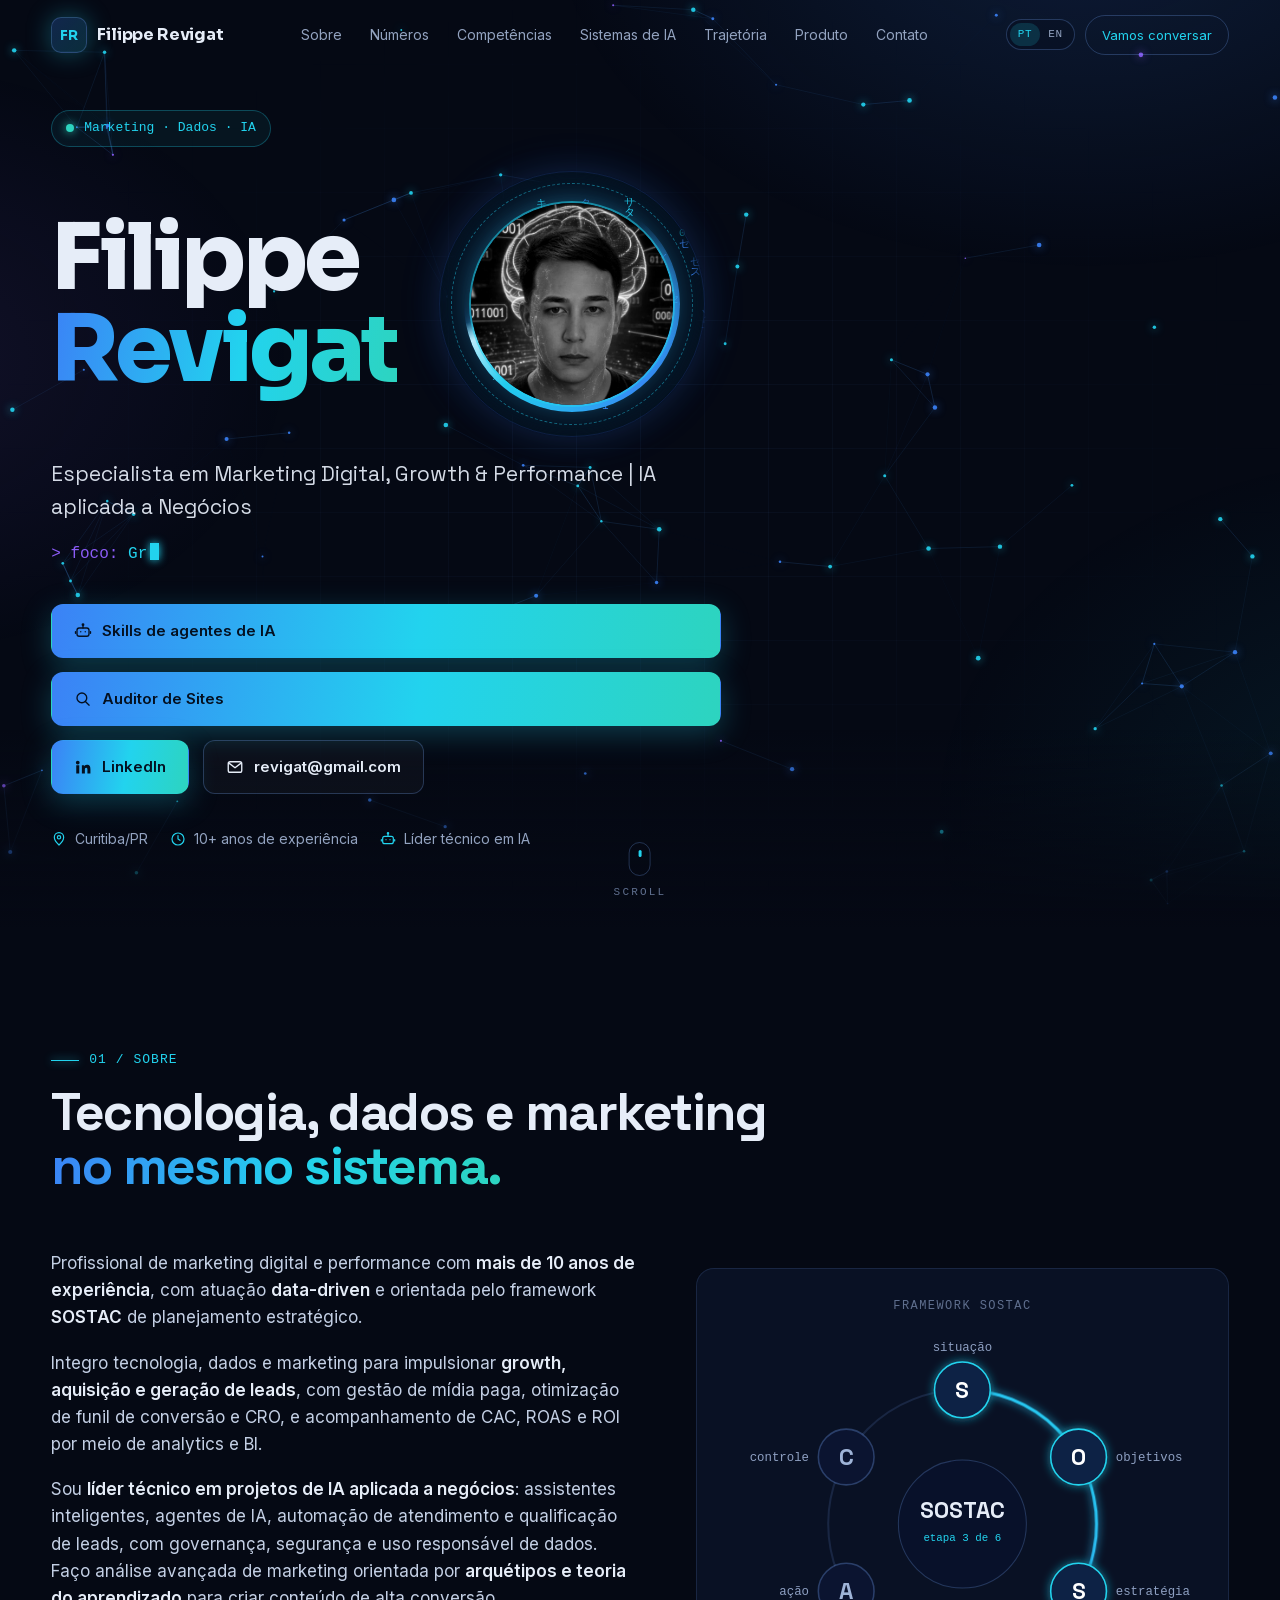
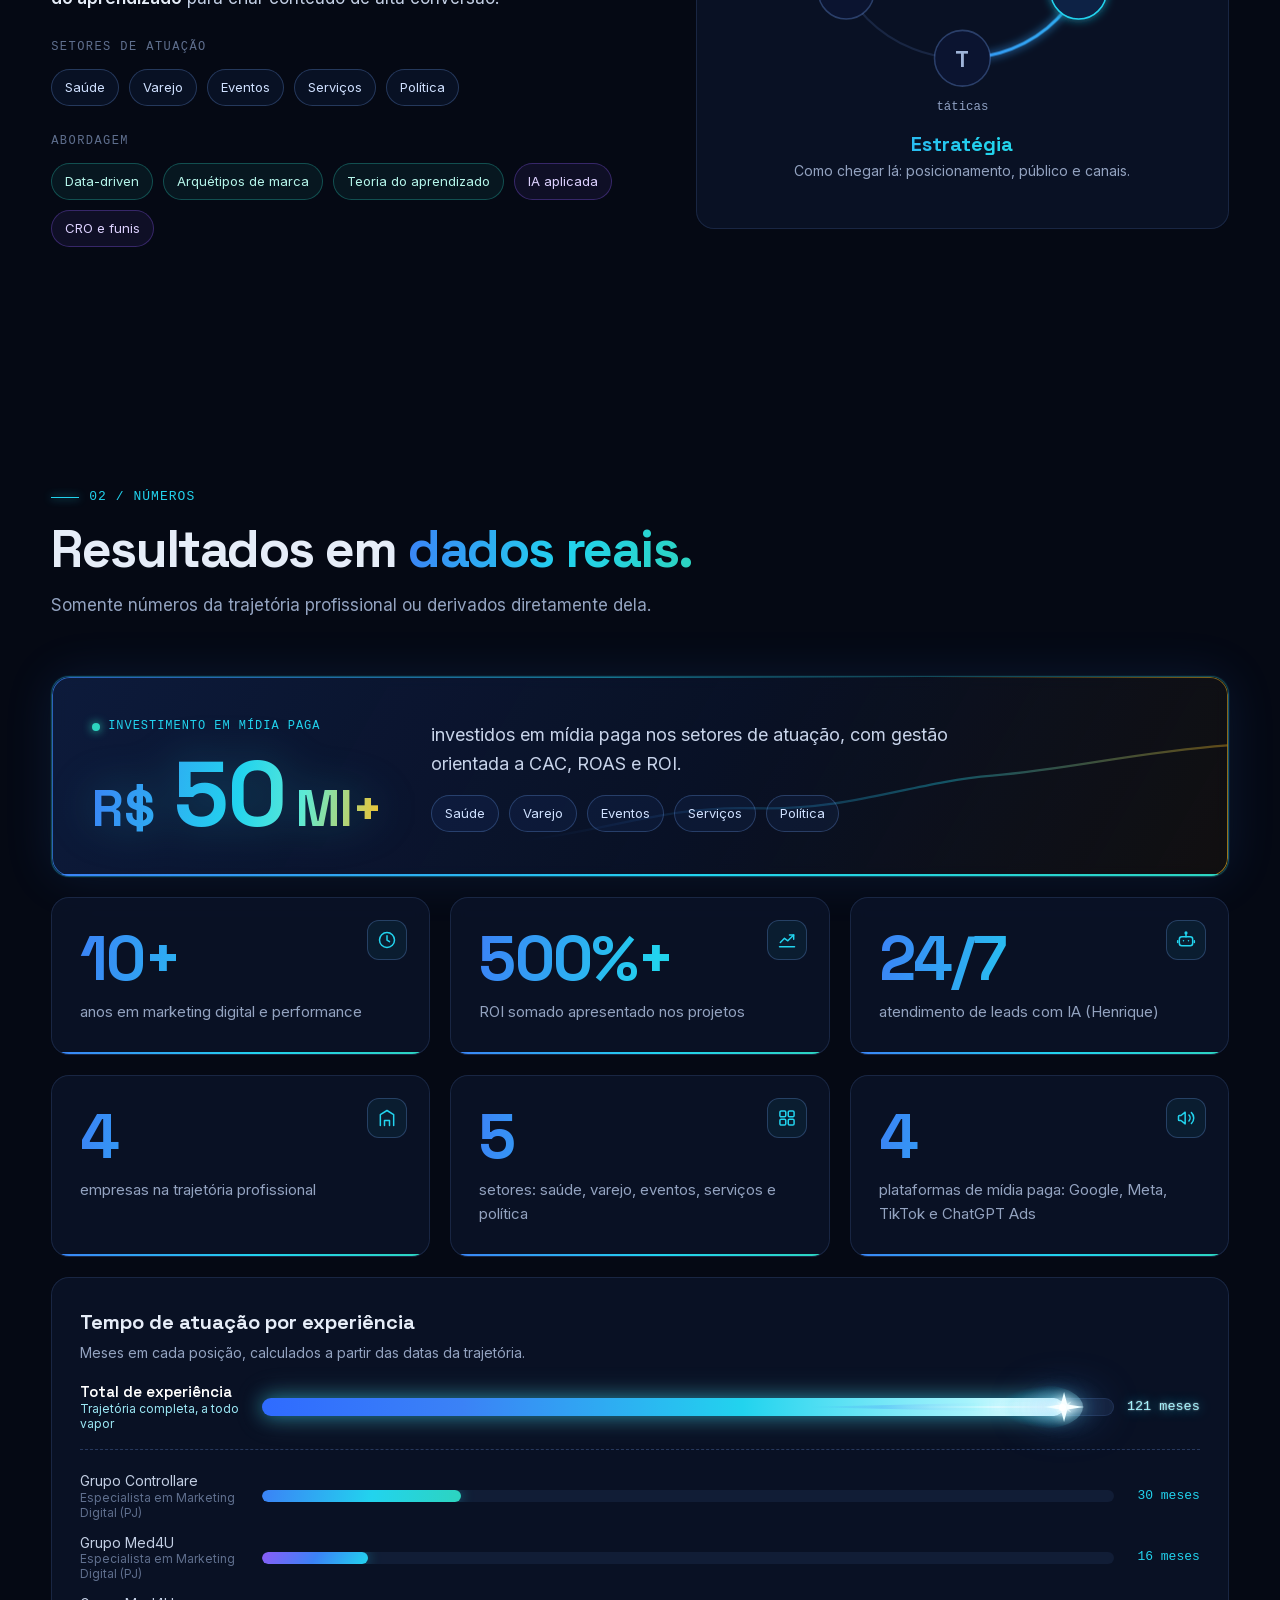
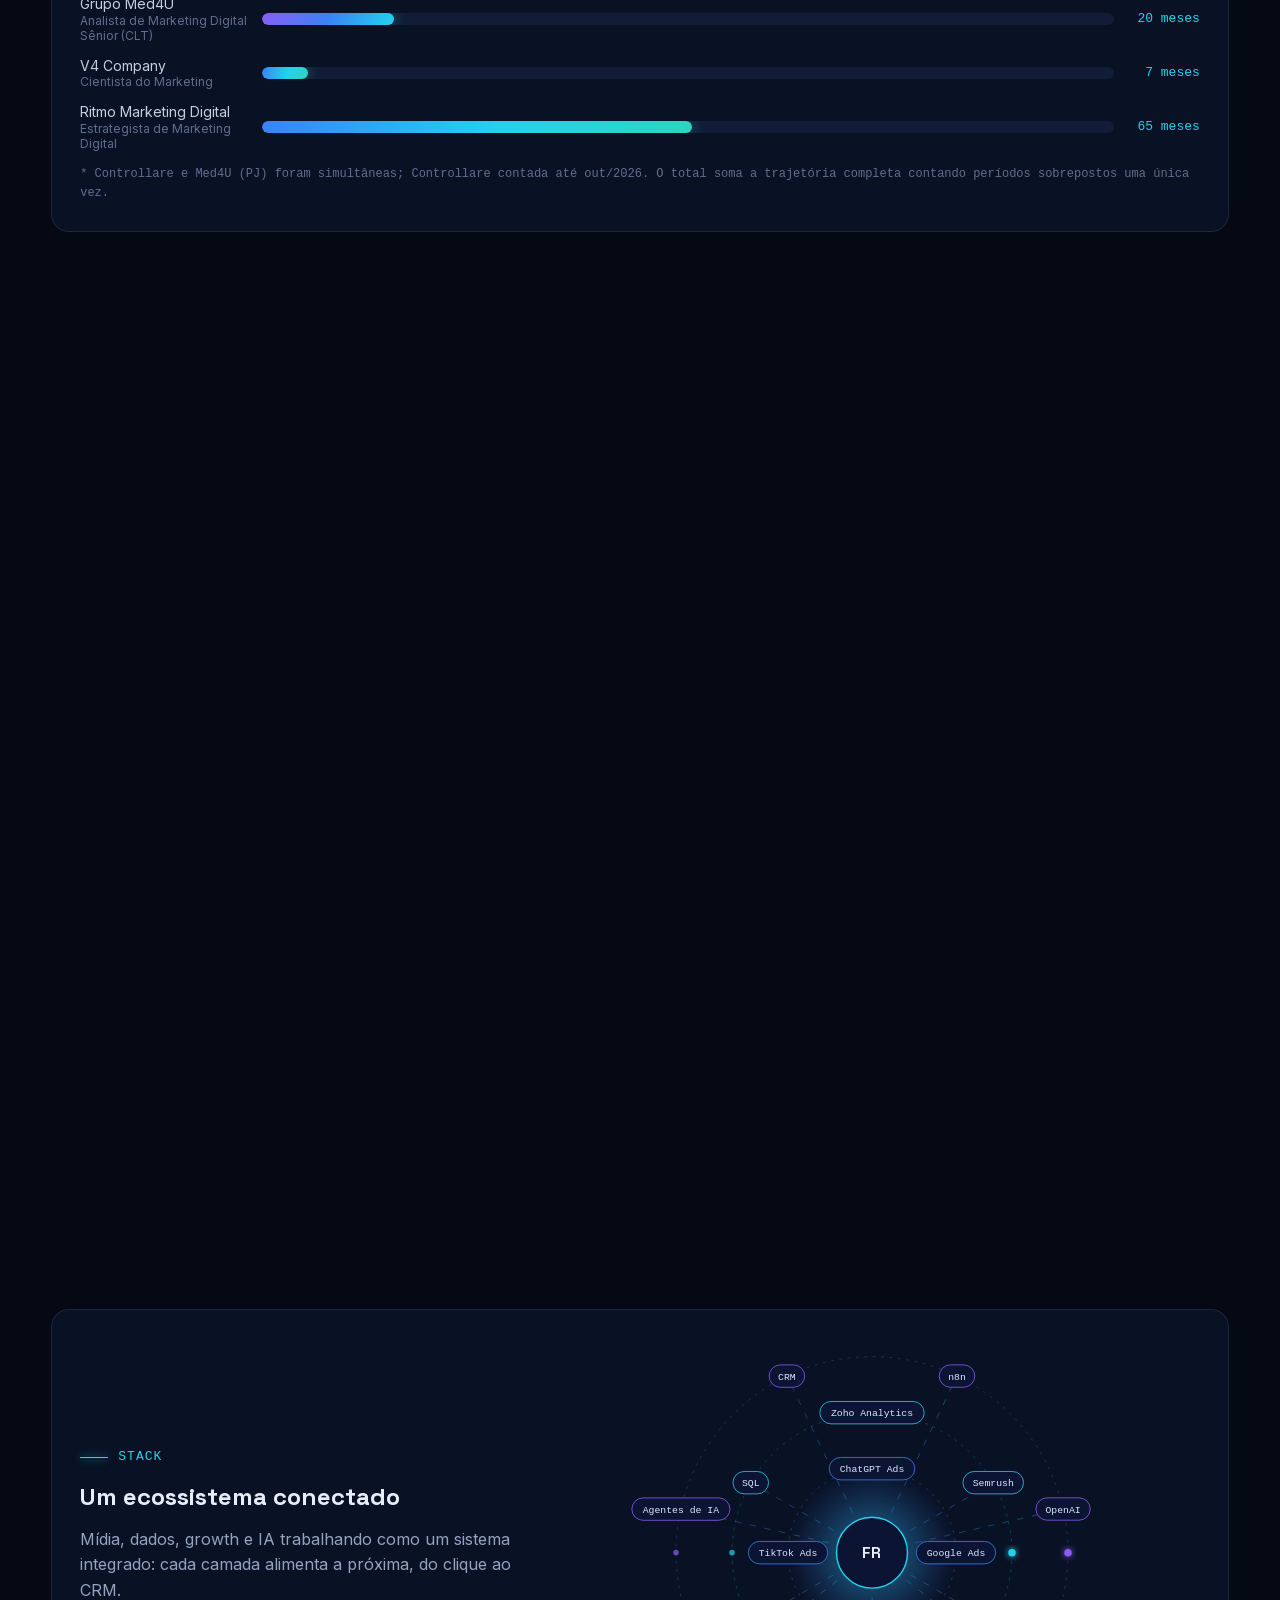
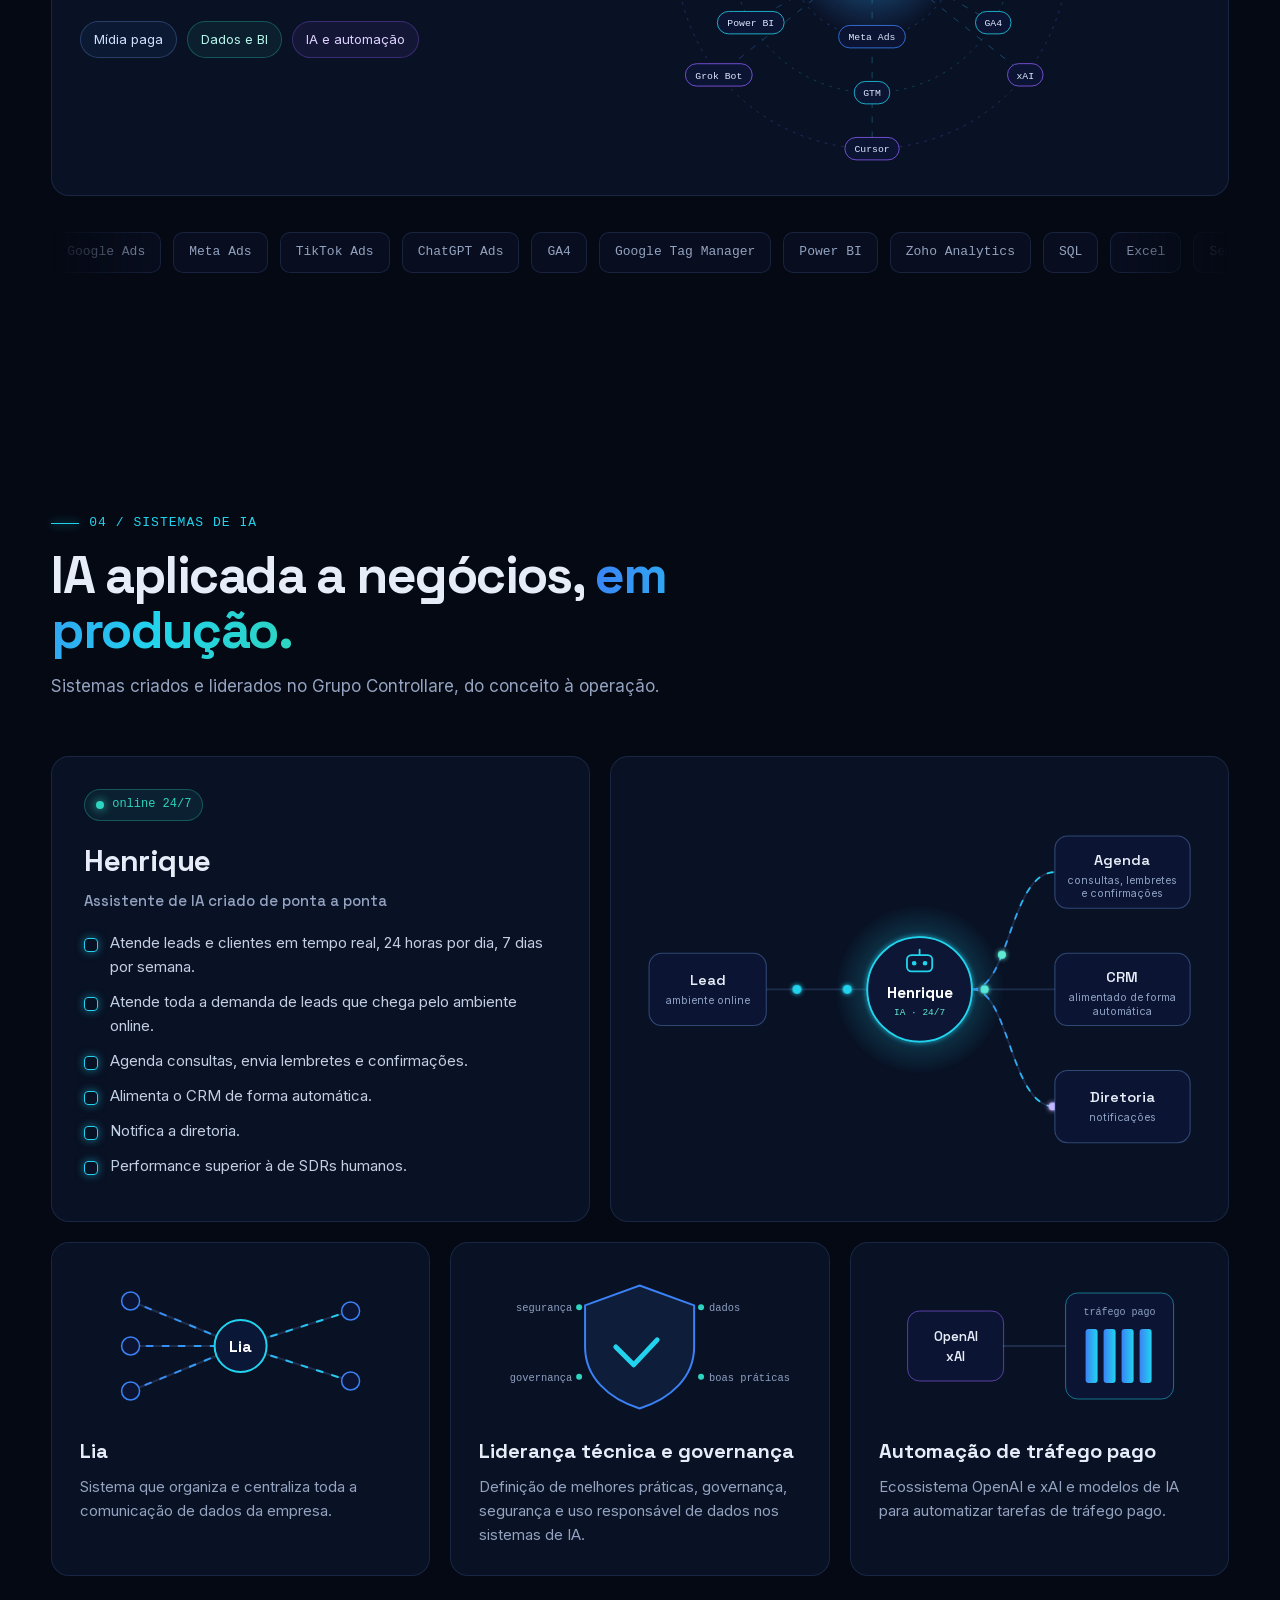
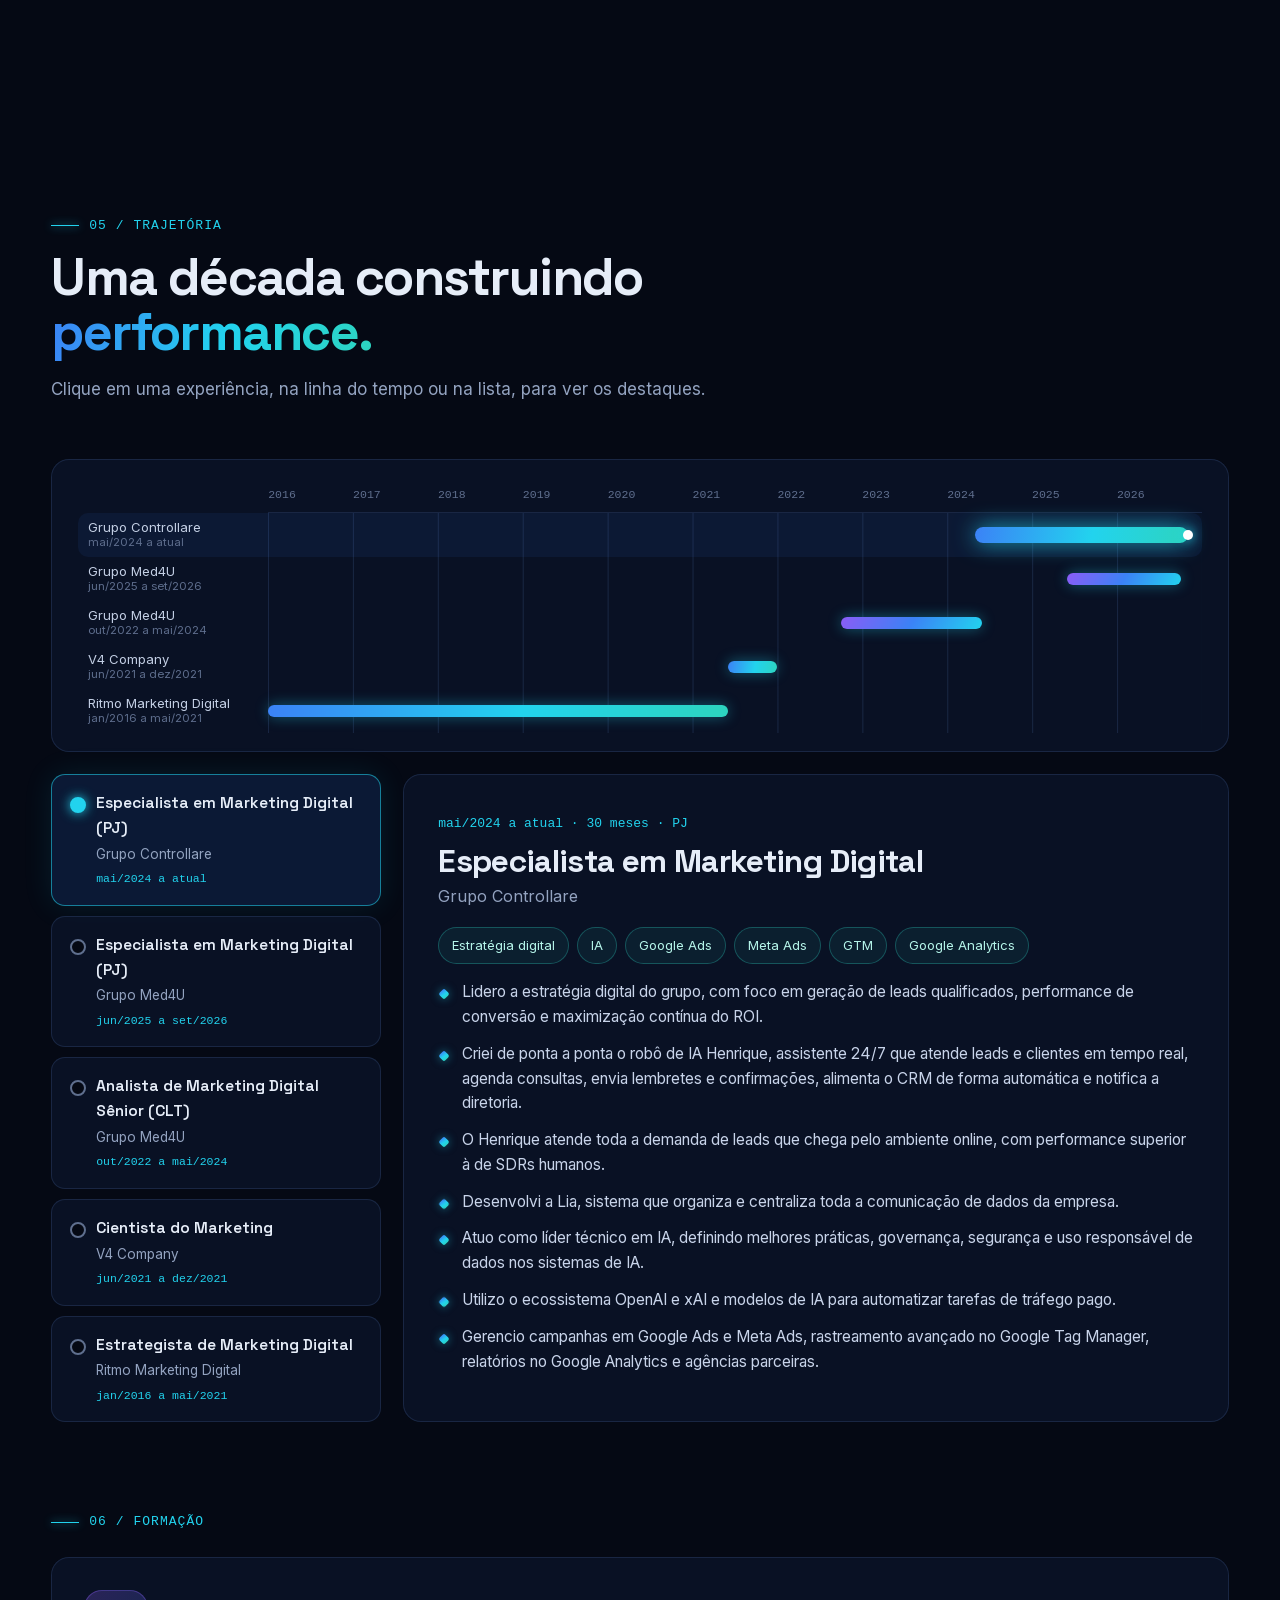
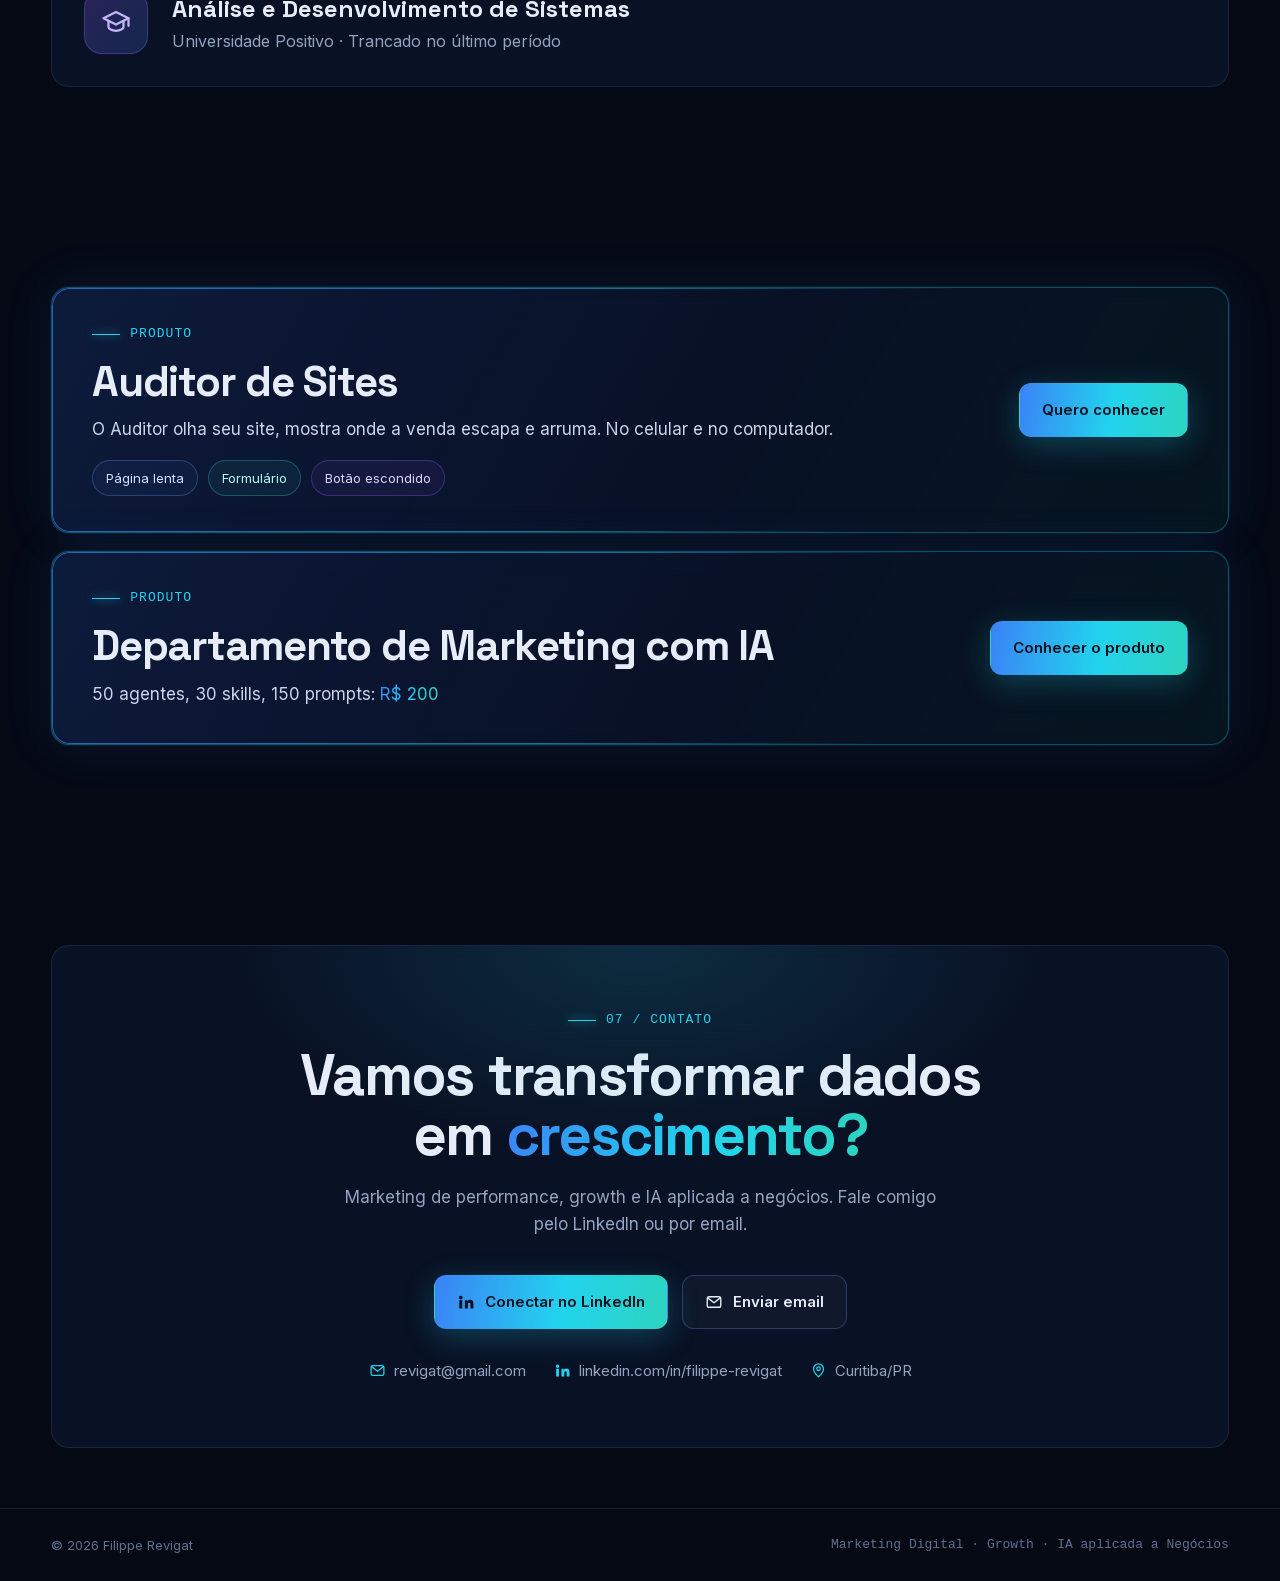
==== commit 892c4bd6: "Reescreve a landing do Auditor em linguagem de dono de negócio. As 17 áreas e o pacote viram ganchos" ====
--- a/index.html
+++ b/index.html
@@ -790,8 +790,8 @@
       <div>
         <div class="sec-tag">PRODUTO</div>
         <h2>Auditor de Sites</h2>
-        <p>Uma skill que audita o site, aponta o que mata a conversão e aplica o conserto. 17 listas de área, no celular e no computador.</p>
-        <div class="chips"><span class="chip">Velocidade</span><span class="chip t">Formulários</span><span class="chip v">17 áreas</span></div>
+        <p>O Auditor olha seu site, mostra onde a venda escapa e arruma. No celular e no computador.</p>
+        <div class="chips"><span class="chip">Página lenta</span><span class="chip t">Formulário</span><span class="chip v">Botão escondido</span></div>
       </div>
       <a class="btn btn-primary" href="/auditor-de-sites/">Quero conhecer</a>
     </div>
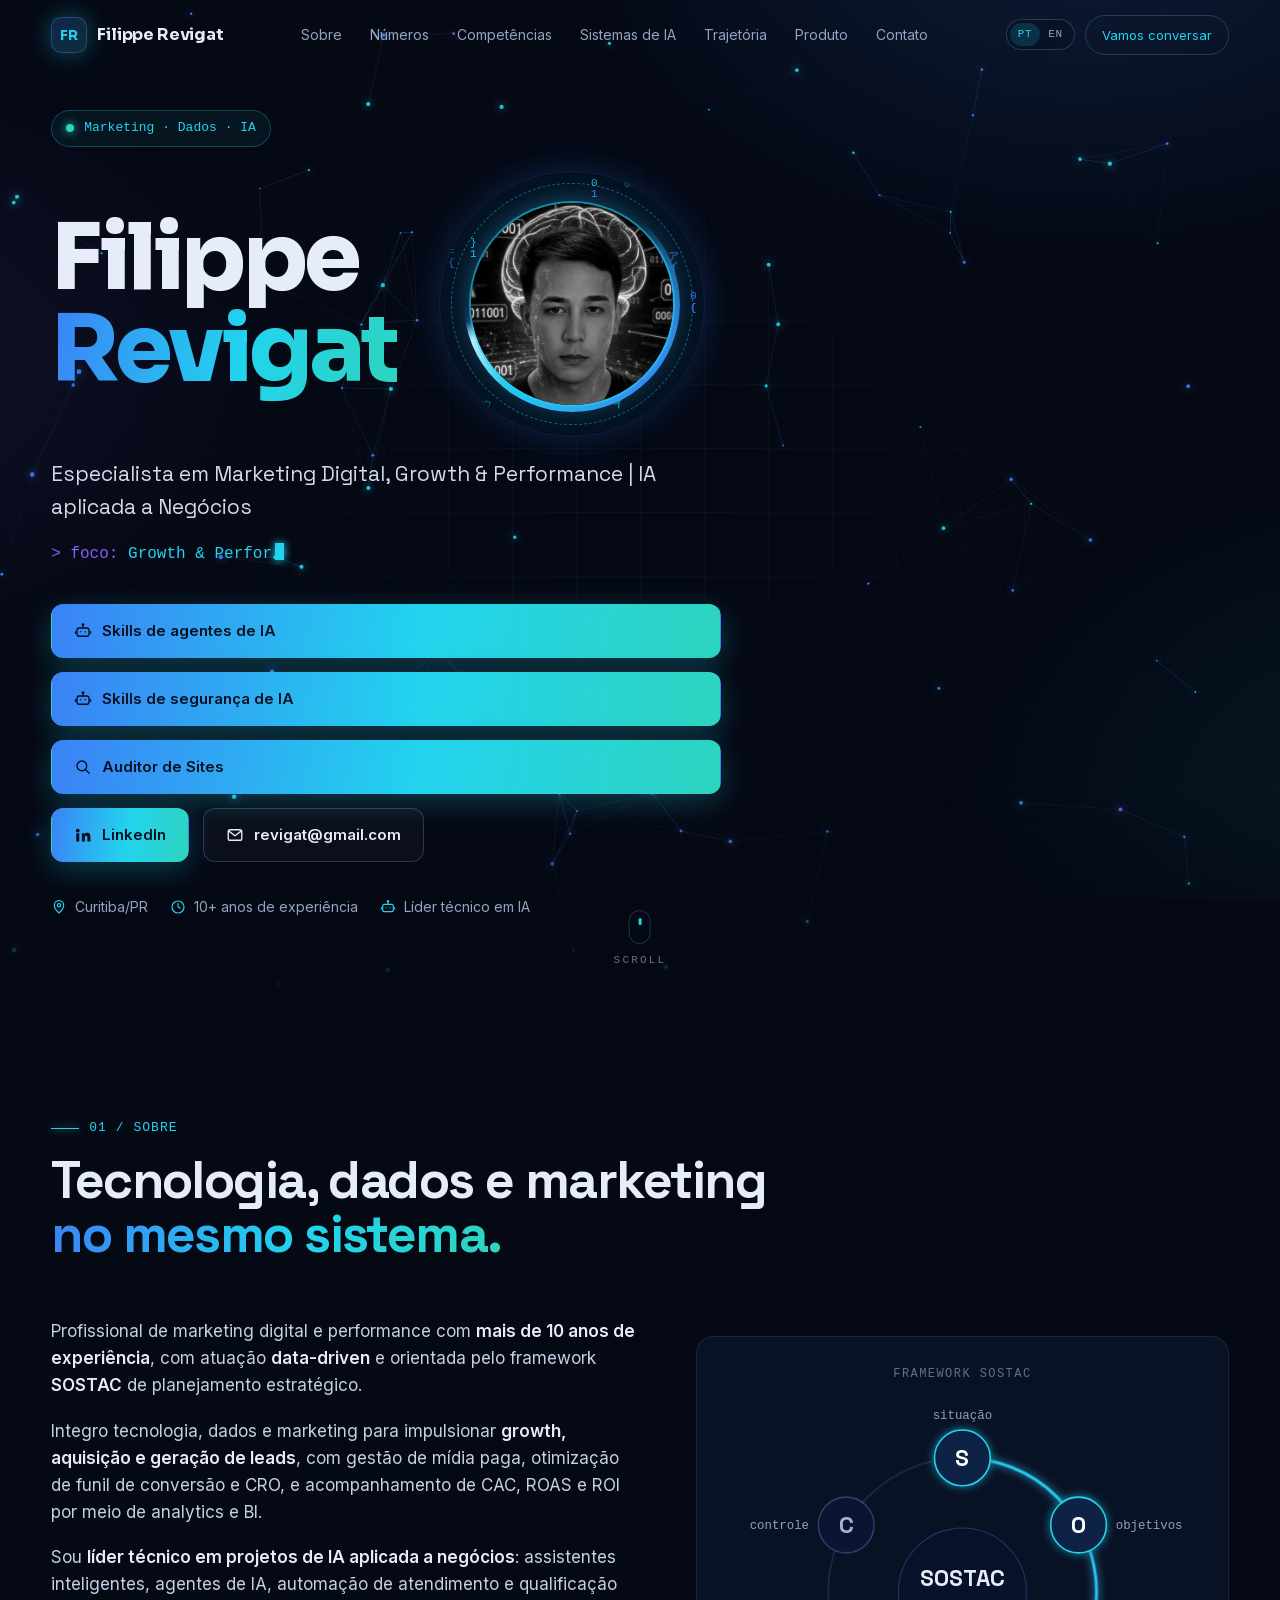
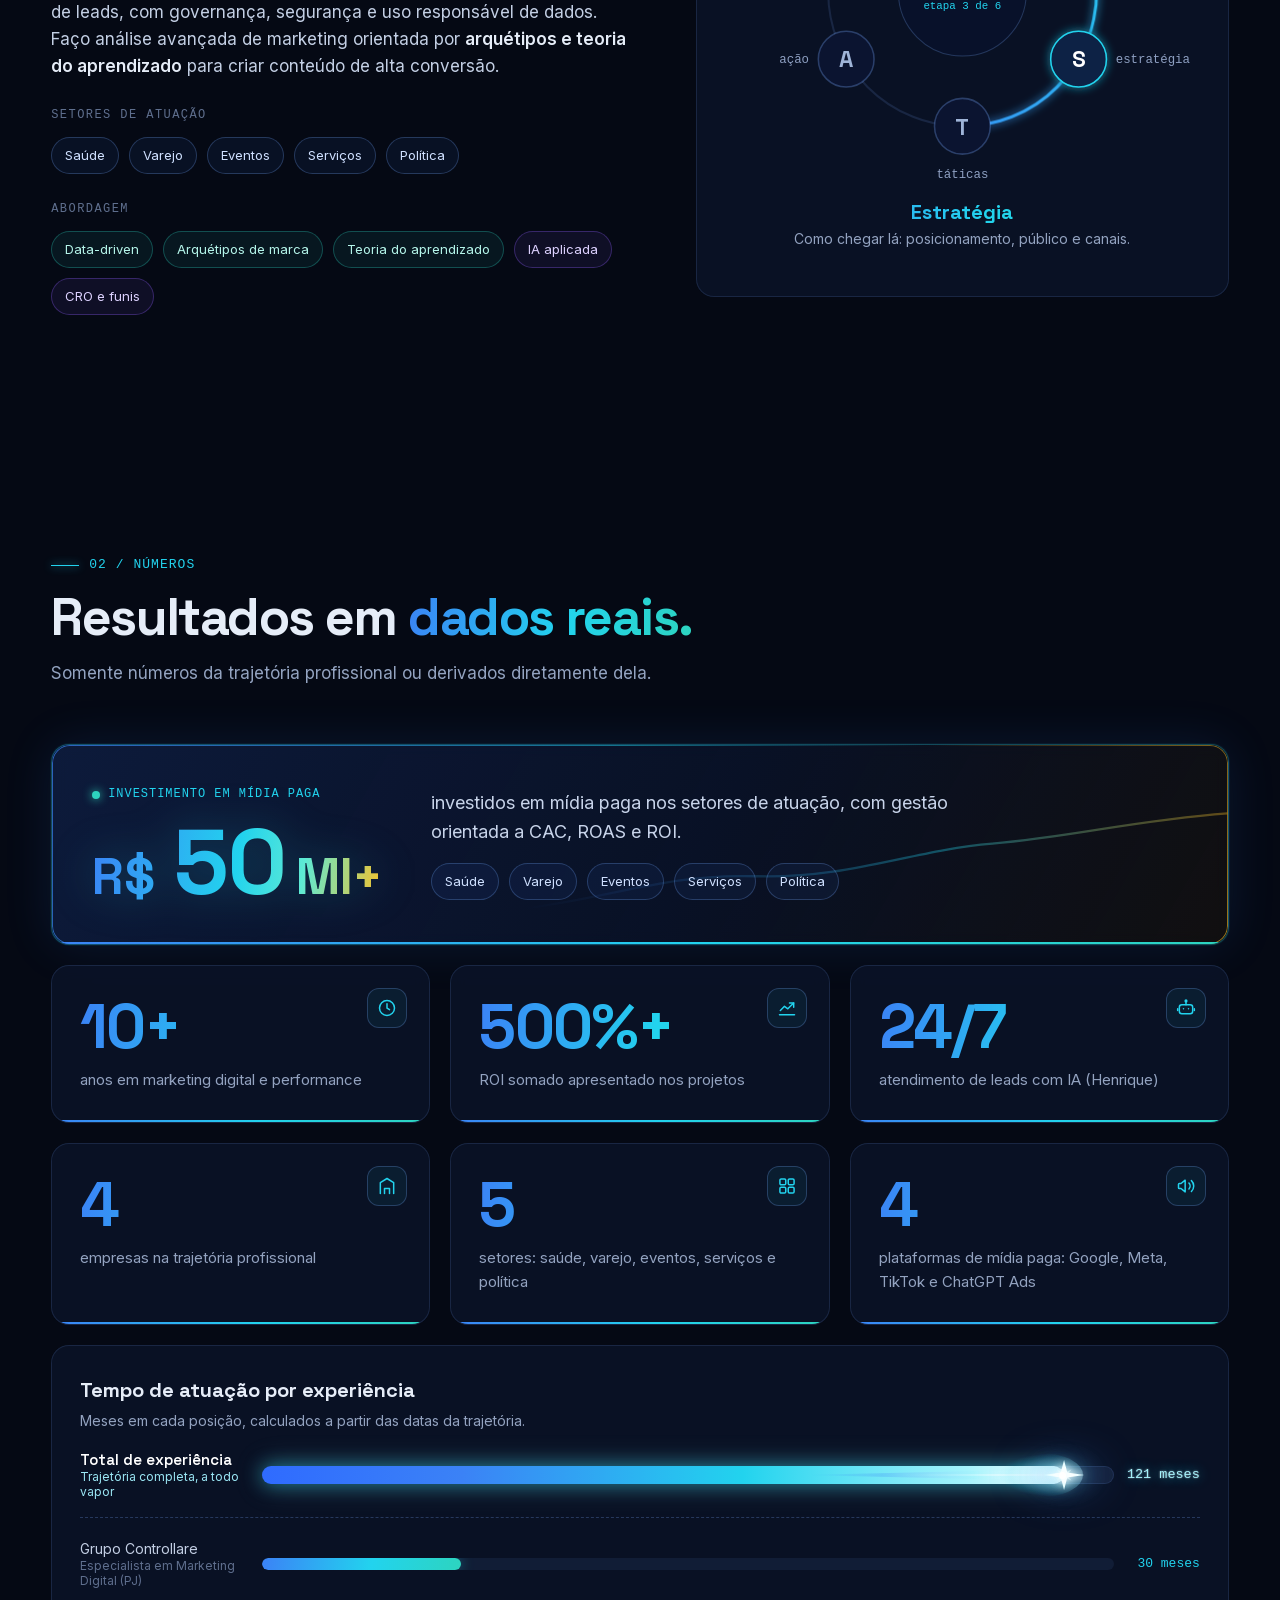
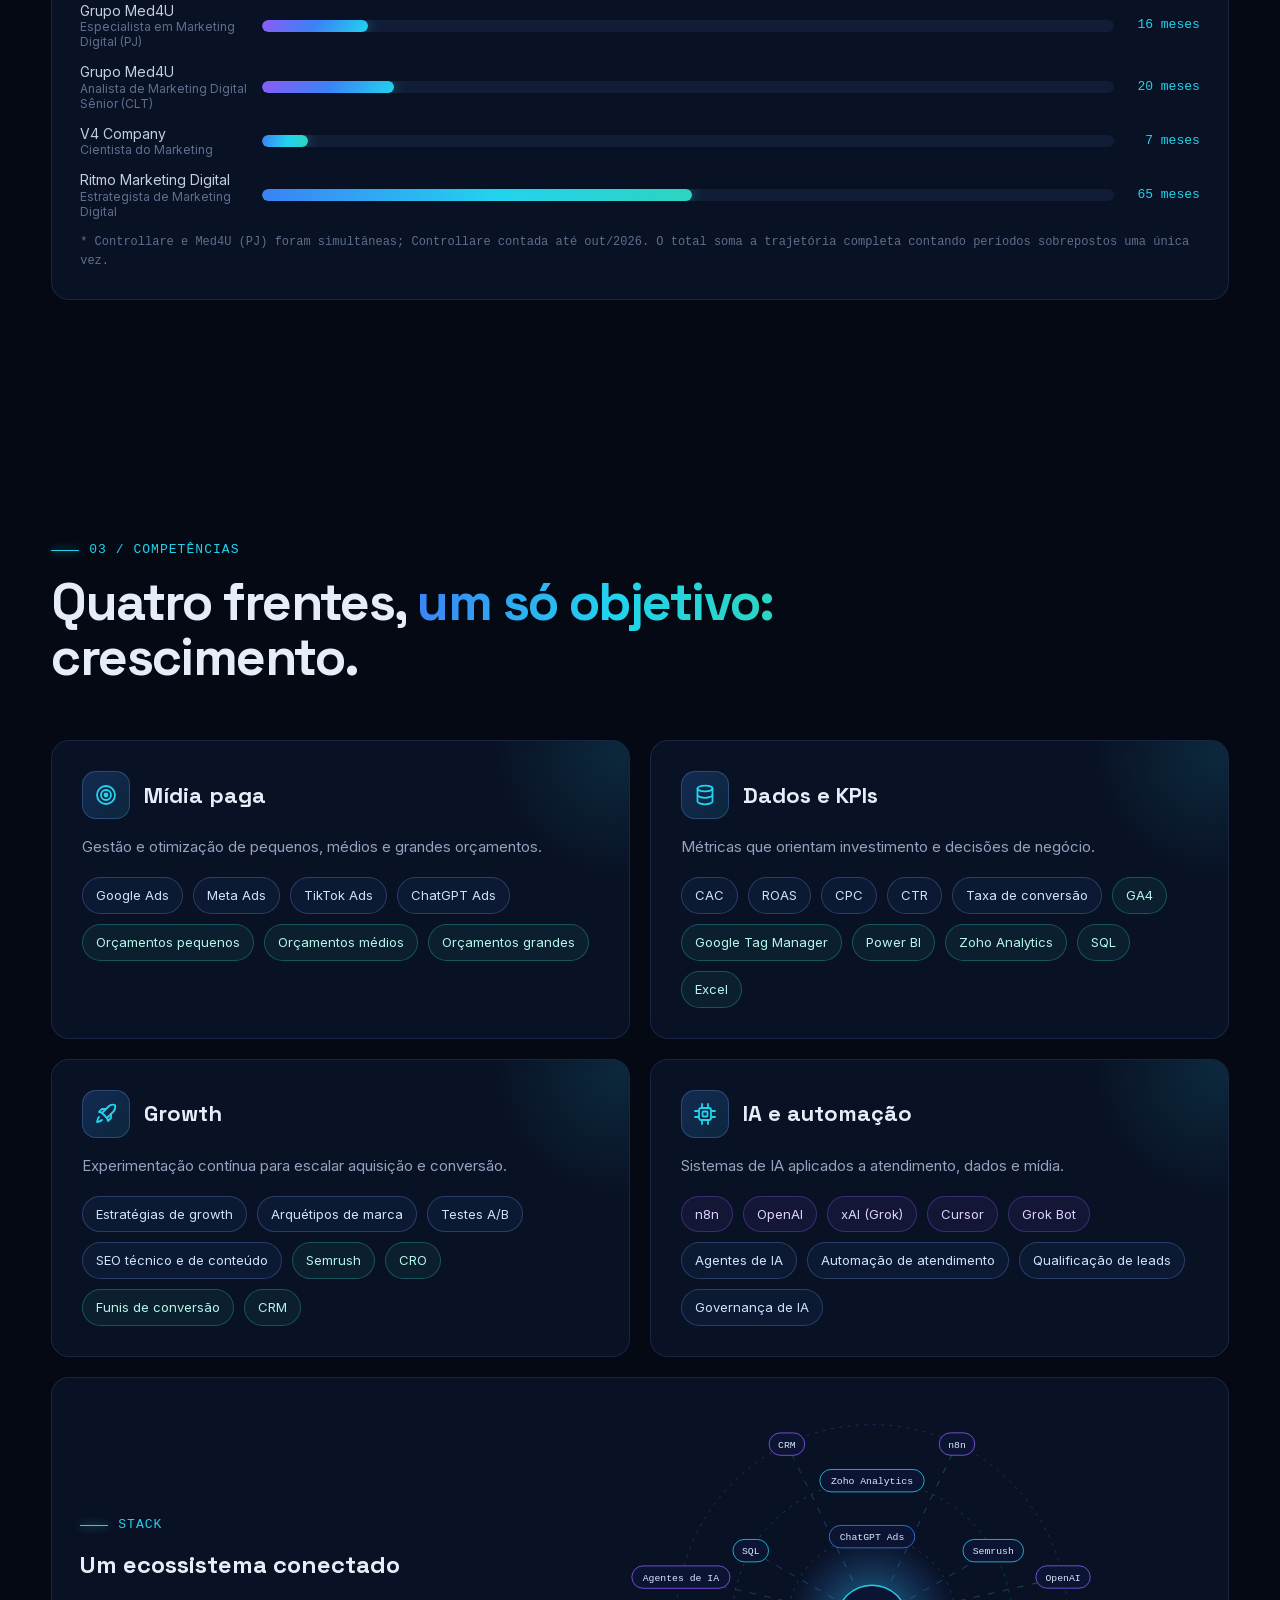
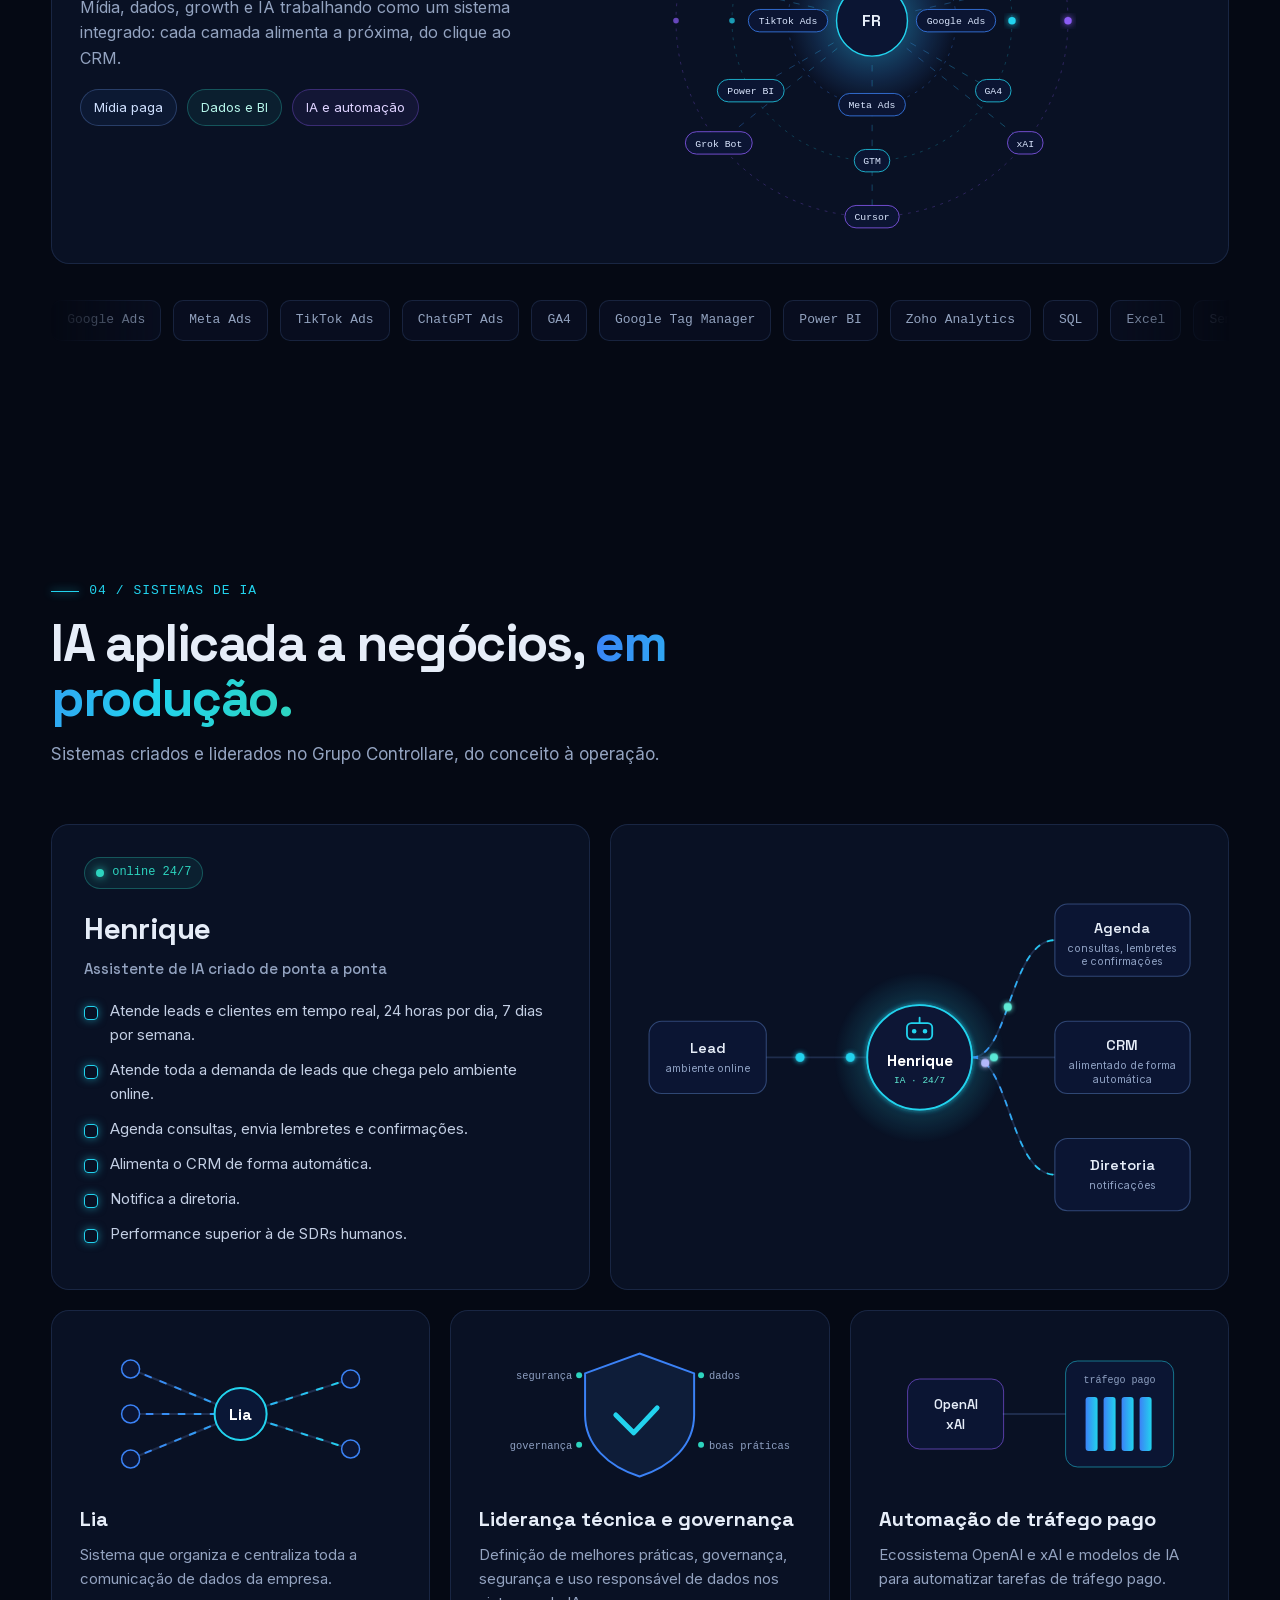
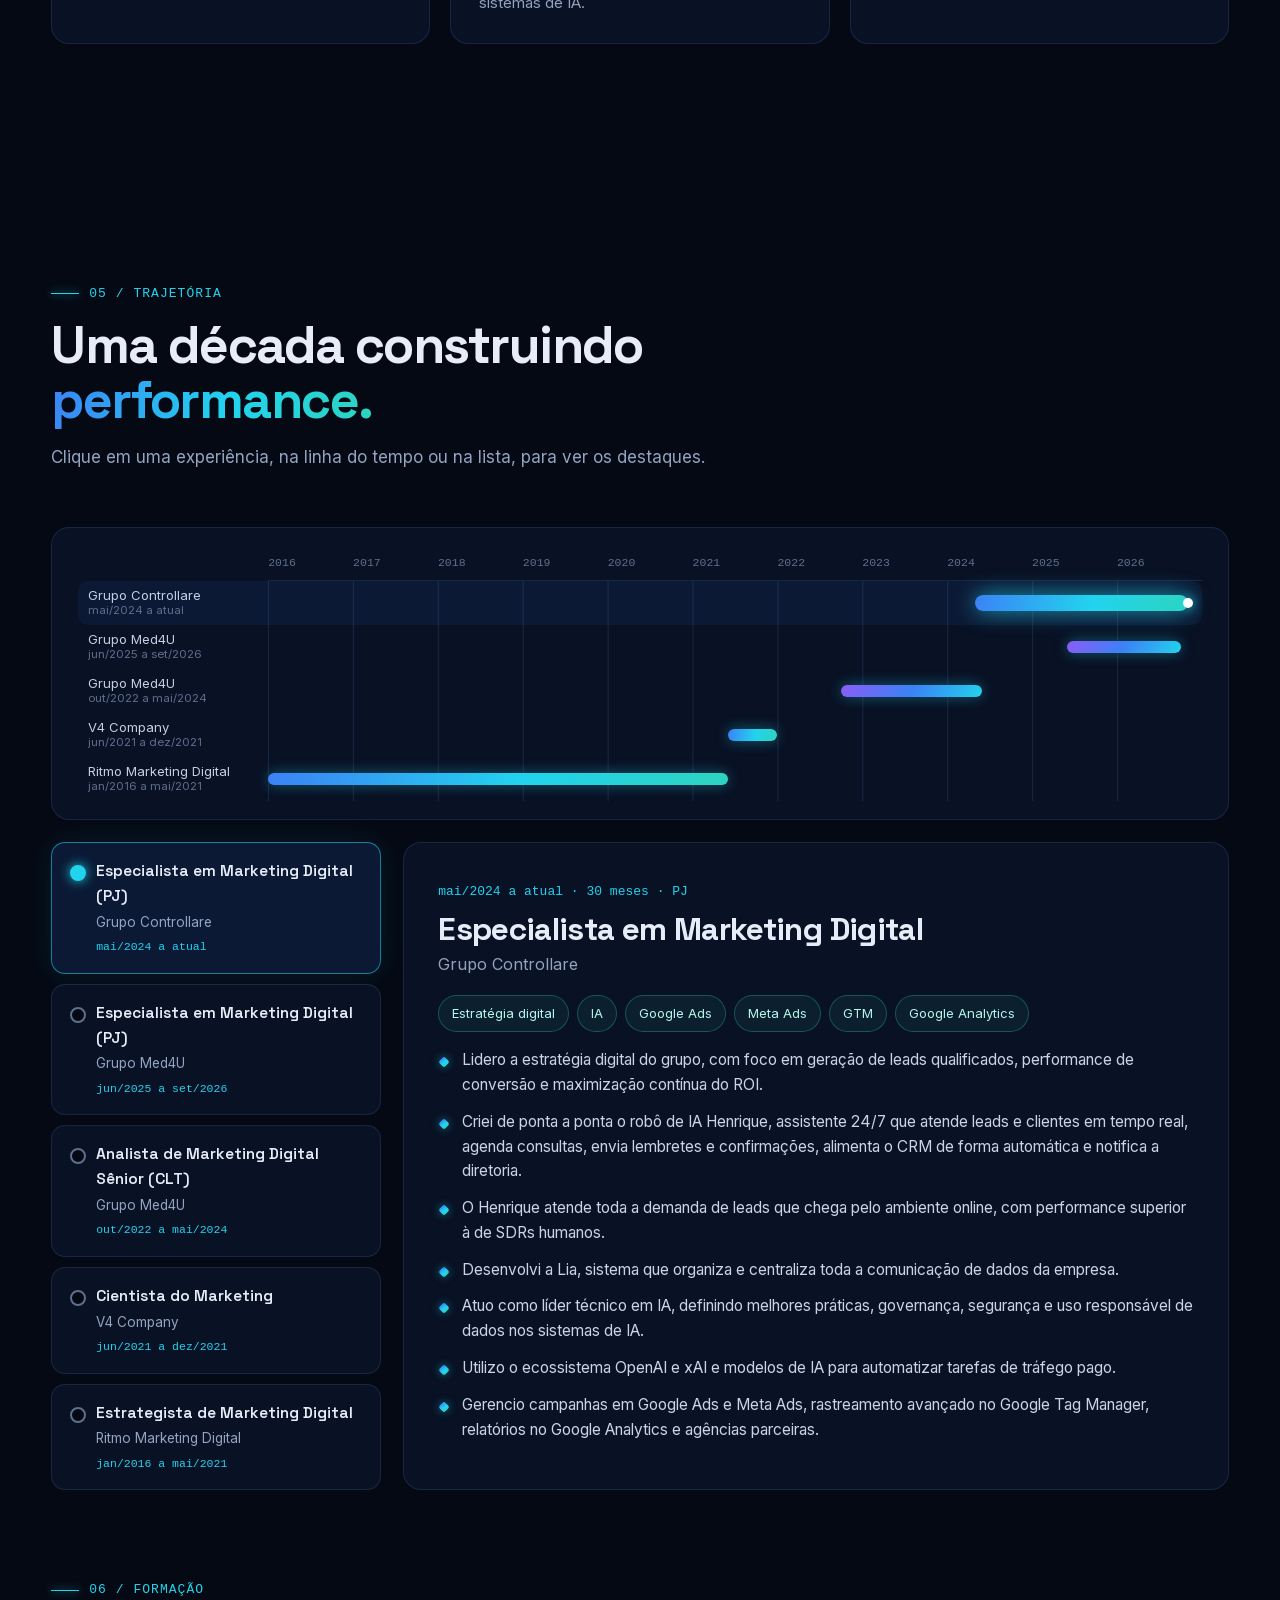
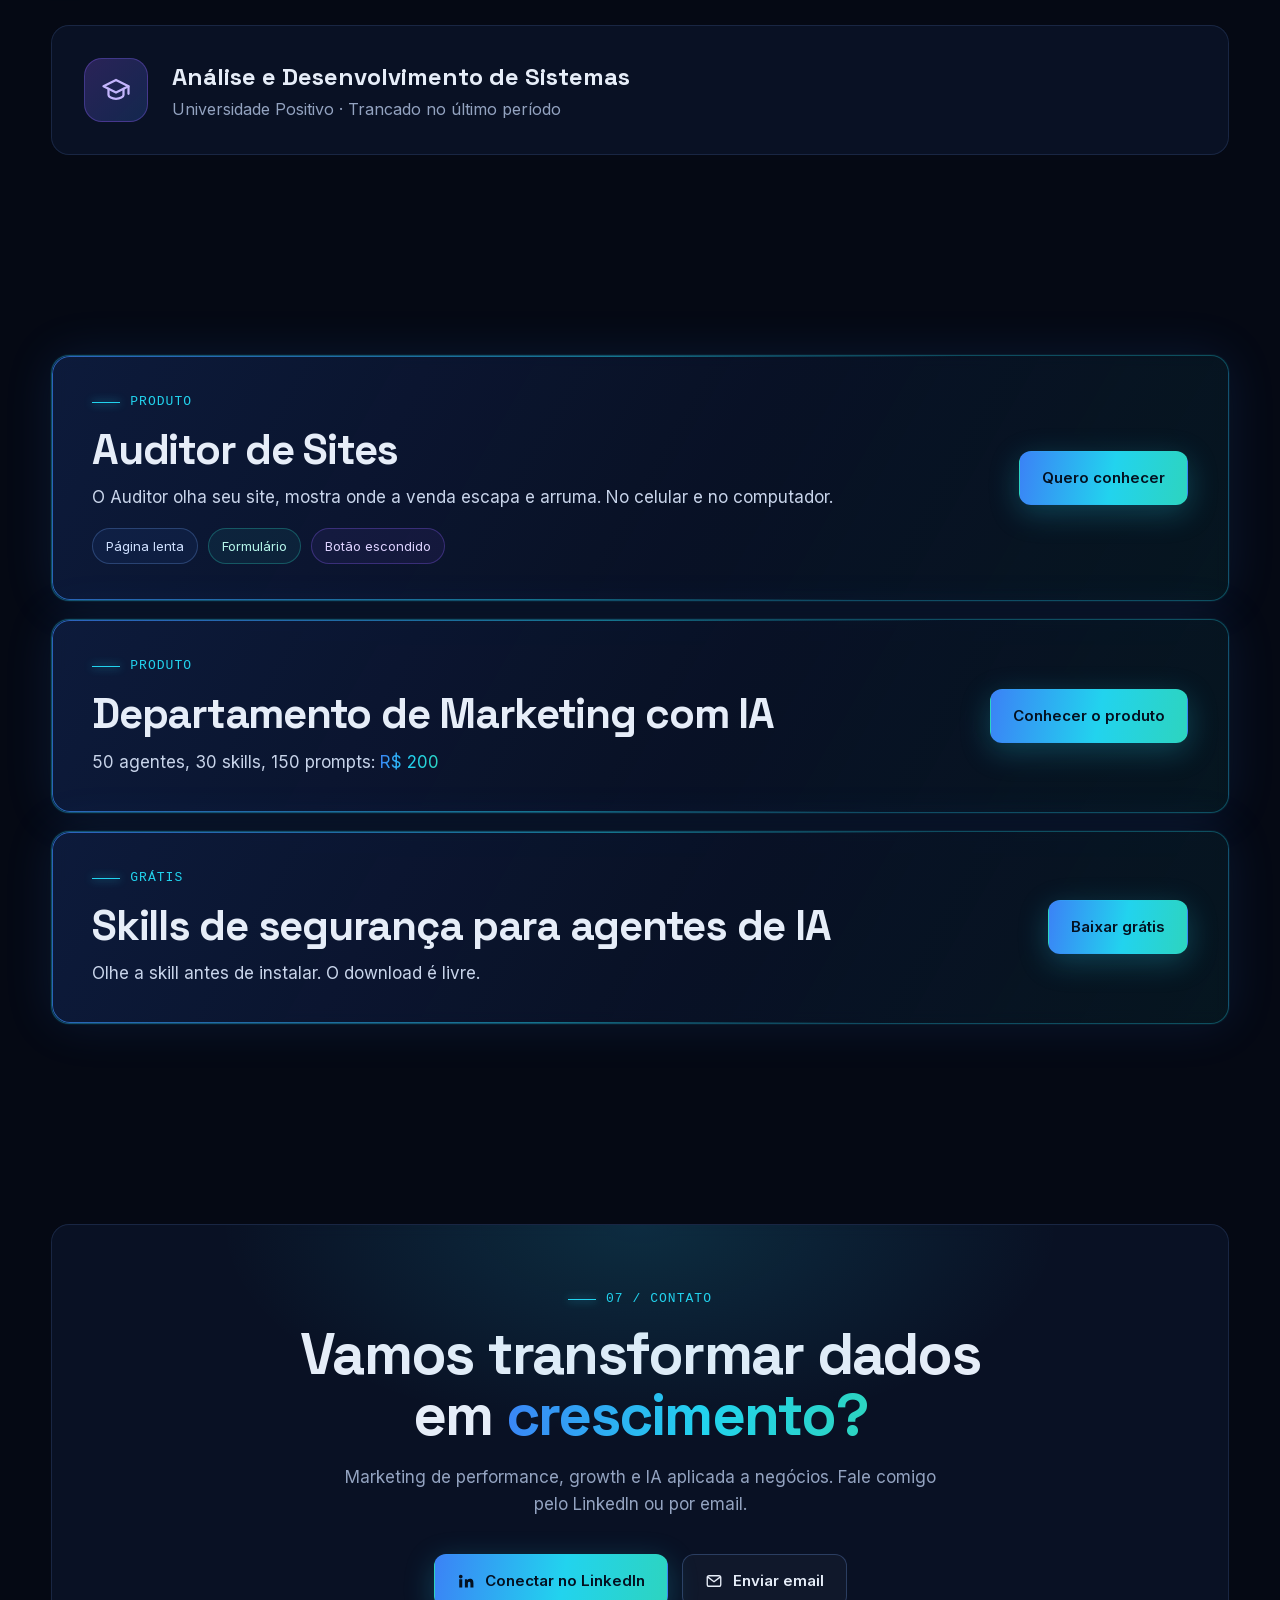
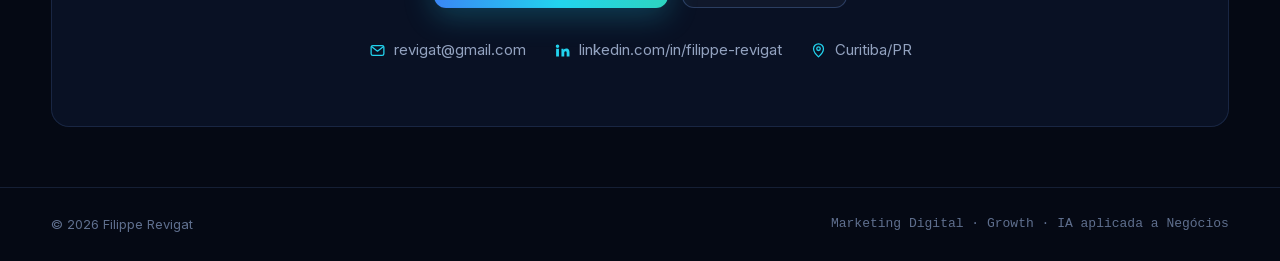
==== commit 77953200: "Adiciona a página grátis de skills de segurança. A coleção fica em /skills-seguranca/ e em inglês, c" ====
--- a/index.html
+++ b/index.html
@@ -507,6 +507,7 @@
       <p class="typing" aria-live="polite"><span class="pre">&gt; foco:</span> <span class="tw" id="typed"></span><span class="caret"></span></p>
       <div class="ctas">
         <a class="btn btn-primary btn-lead" href="/departamento-marketing/"><svg><use href="#i-bot"/></svg>Skills de agentes de IA</a>
+        <a class="btn btn-primary btn-lead" href="/skills-seguranca/"><svg><use href="#i-bot"/></svg>Skills de segurança de IA</a>
         <a class="btn btn-primary btn-lead" href="#auditor"><svg><use href="#i-audit"/></svg>Auditor de Sites</a>
         <a class="btn btn-primary" href="https://www.linkedin.com/in/filippe-revigat" target="_blank" rel="noopener"><svg><use href="#i-in"/></svg>LinkedIn</a>
         <a class="btn btn-ghost" href="mailto:revigat@gmail.com"><svg><use href="#i-mail"/></svg>revigat@gmail.com</a>
@@ -803,6 +804,14 @@
       </div>
       <a class="btn btn-primary" href="/departamento-marketing/">Conhecer o produto</a>
     </div>
+    <div class="card produto reveal">
+      <div>
+        <div class="sec-tag">GRÁTIS</div>
+        <h2>Skills de segurança para agentes de IA</h2>
+        <p>Olhe a skill antes de instalar. O download é livre.</p>
+      </div>
+      <a class="btn btn-primary" href="/skills-seguranca/">Baixar grátis</a>
+    </div>
   </div>
 </section>
 
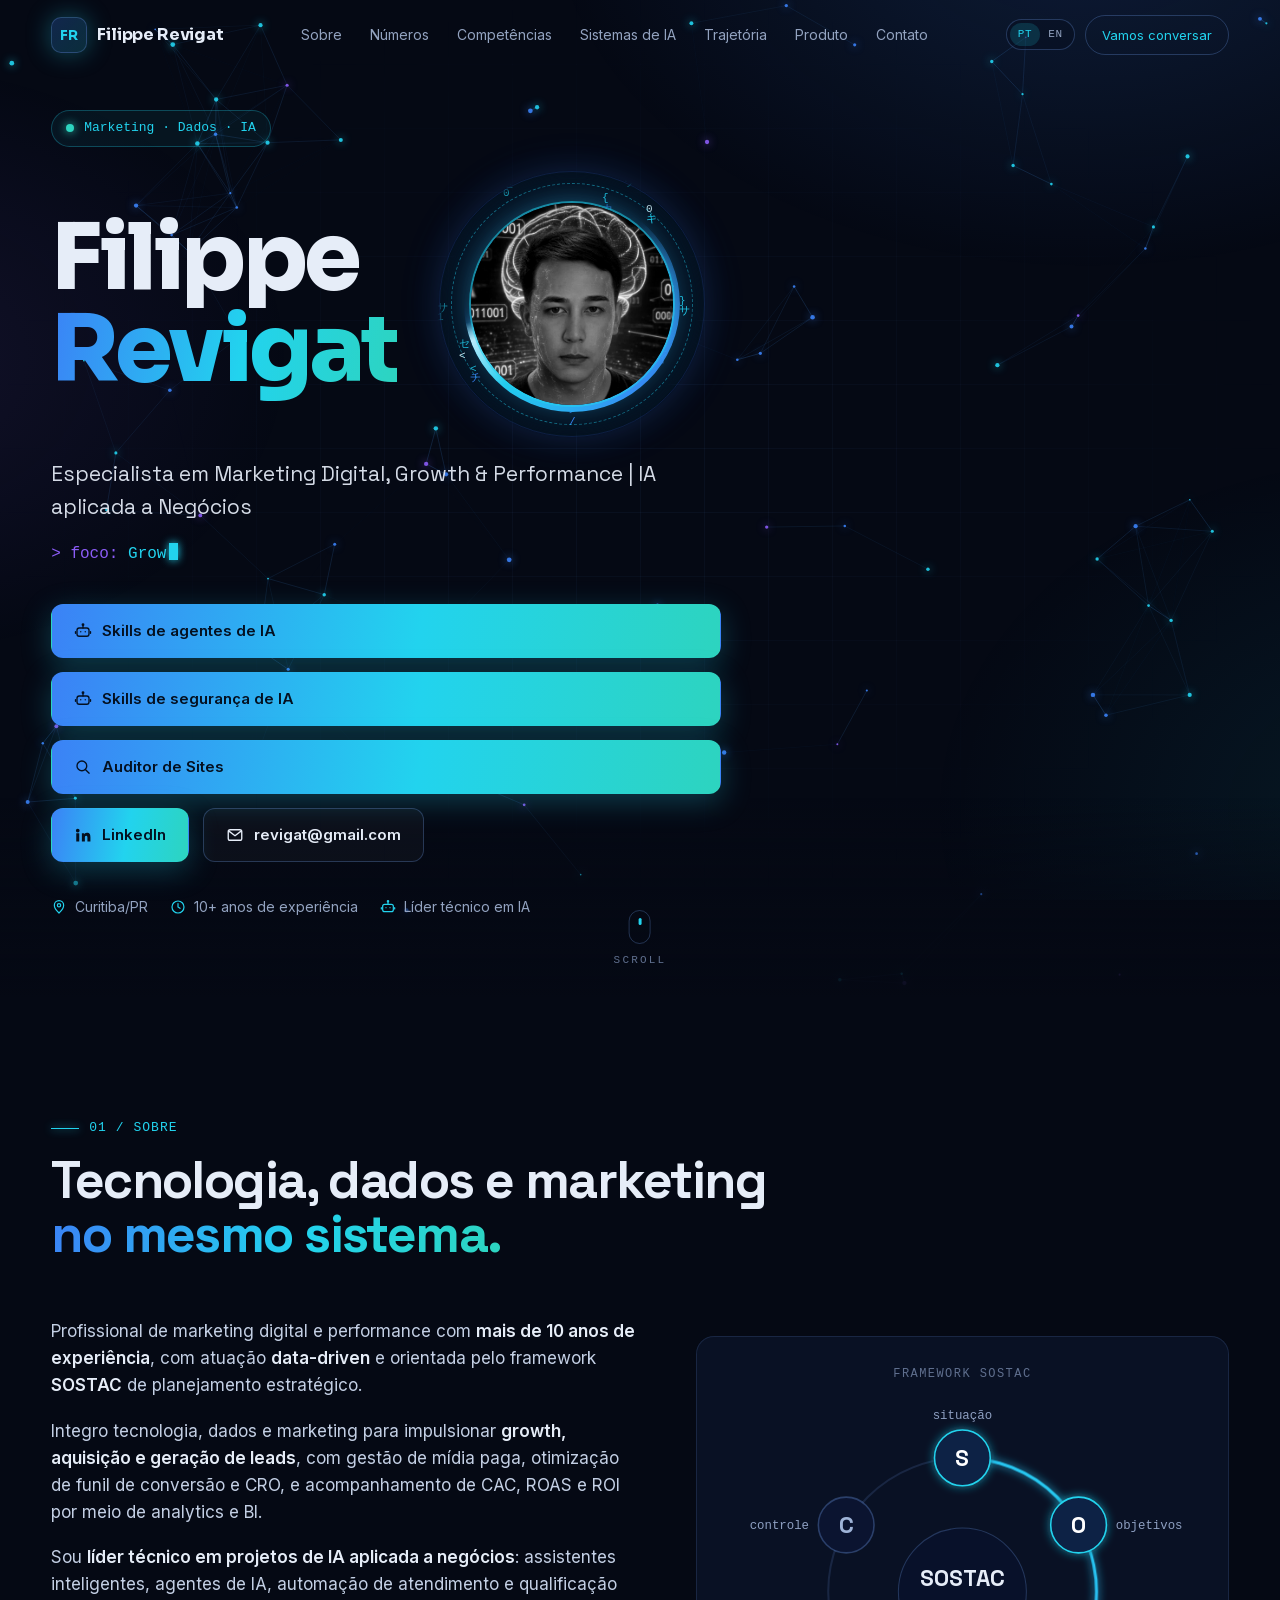
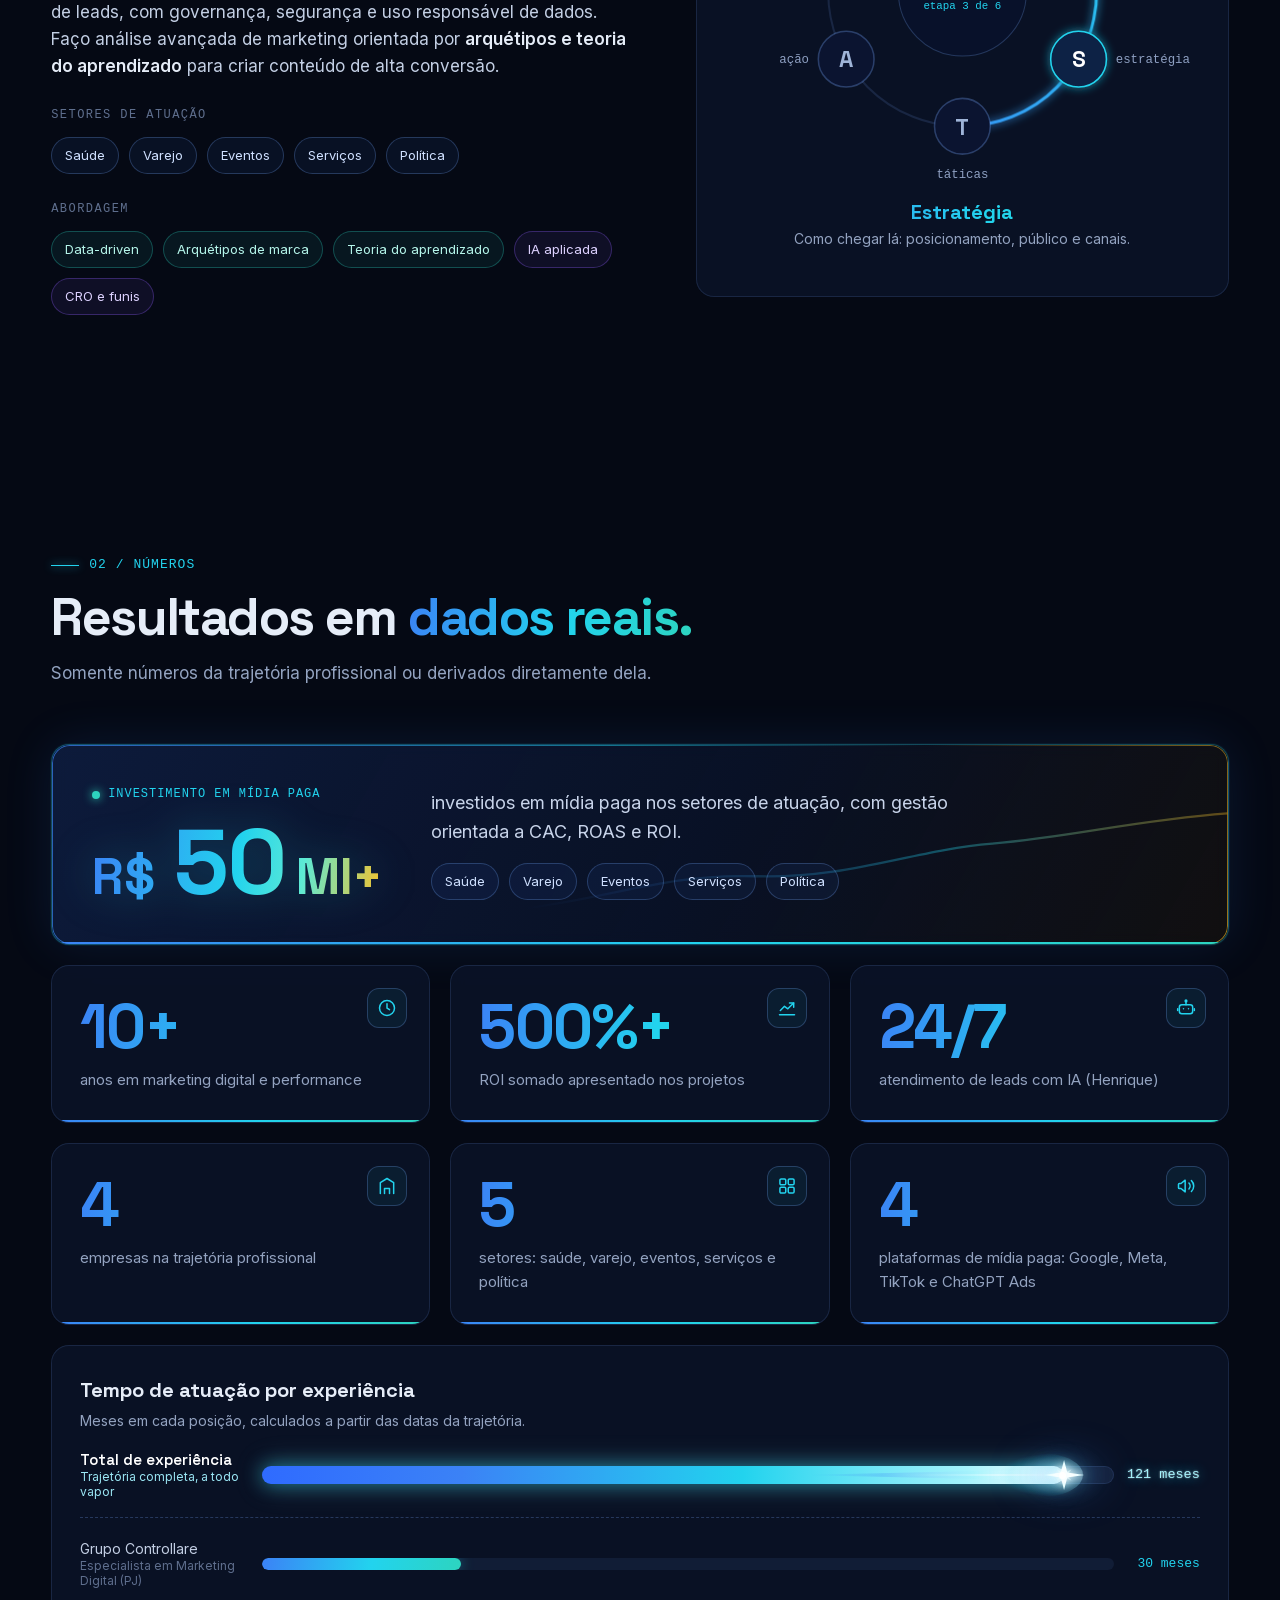
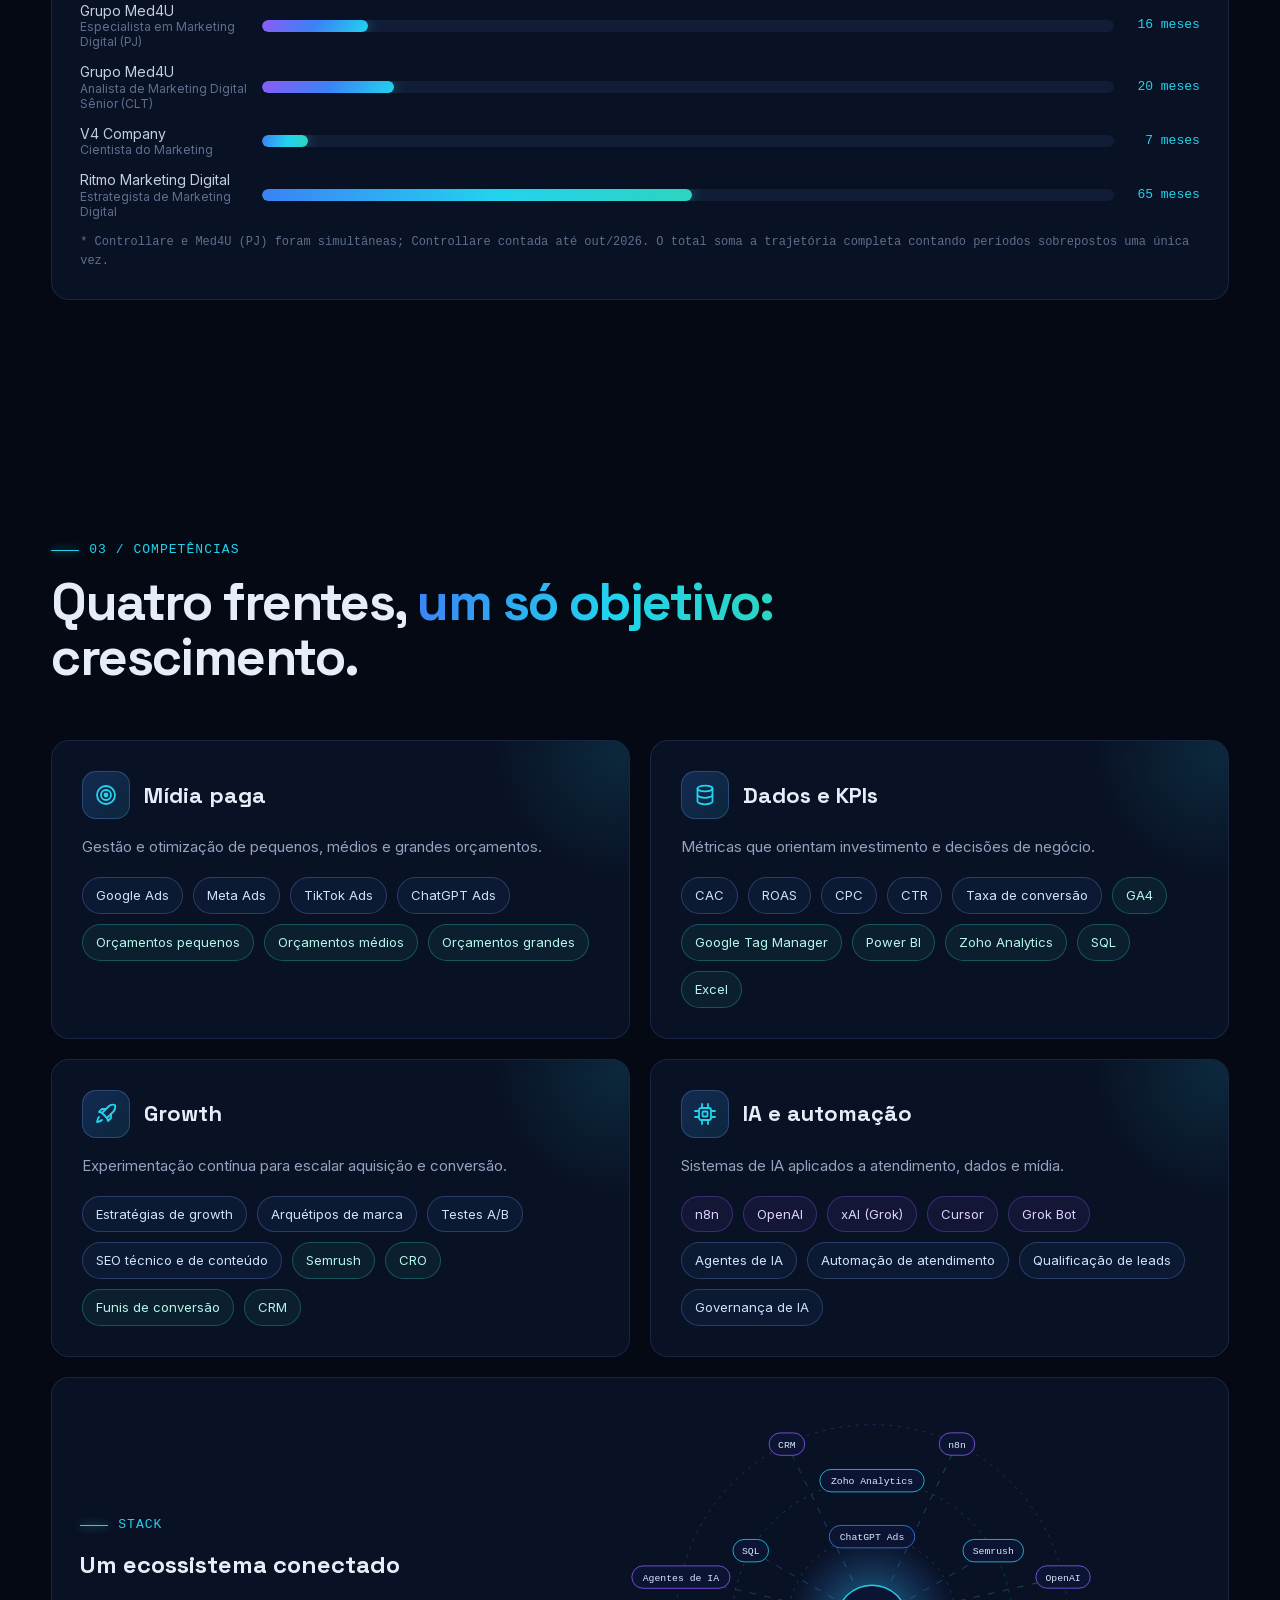
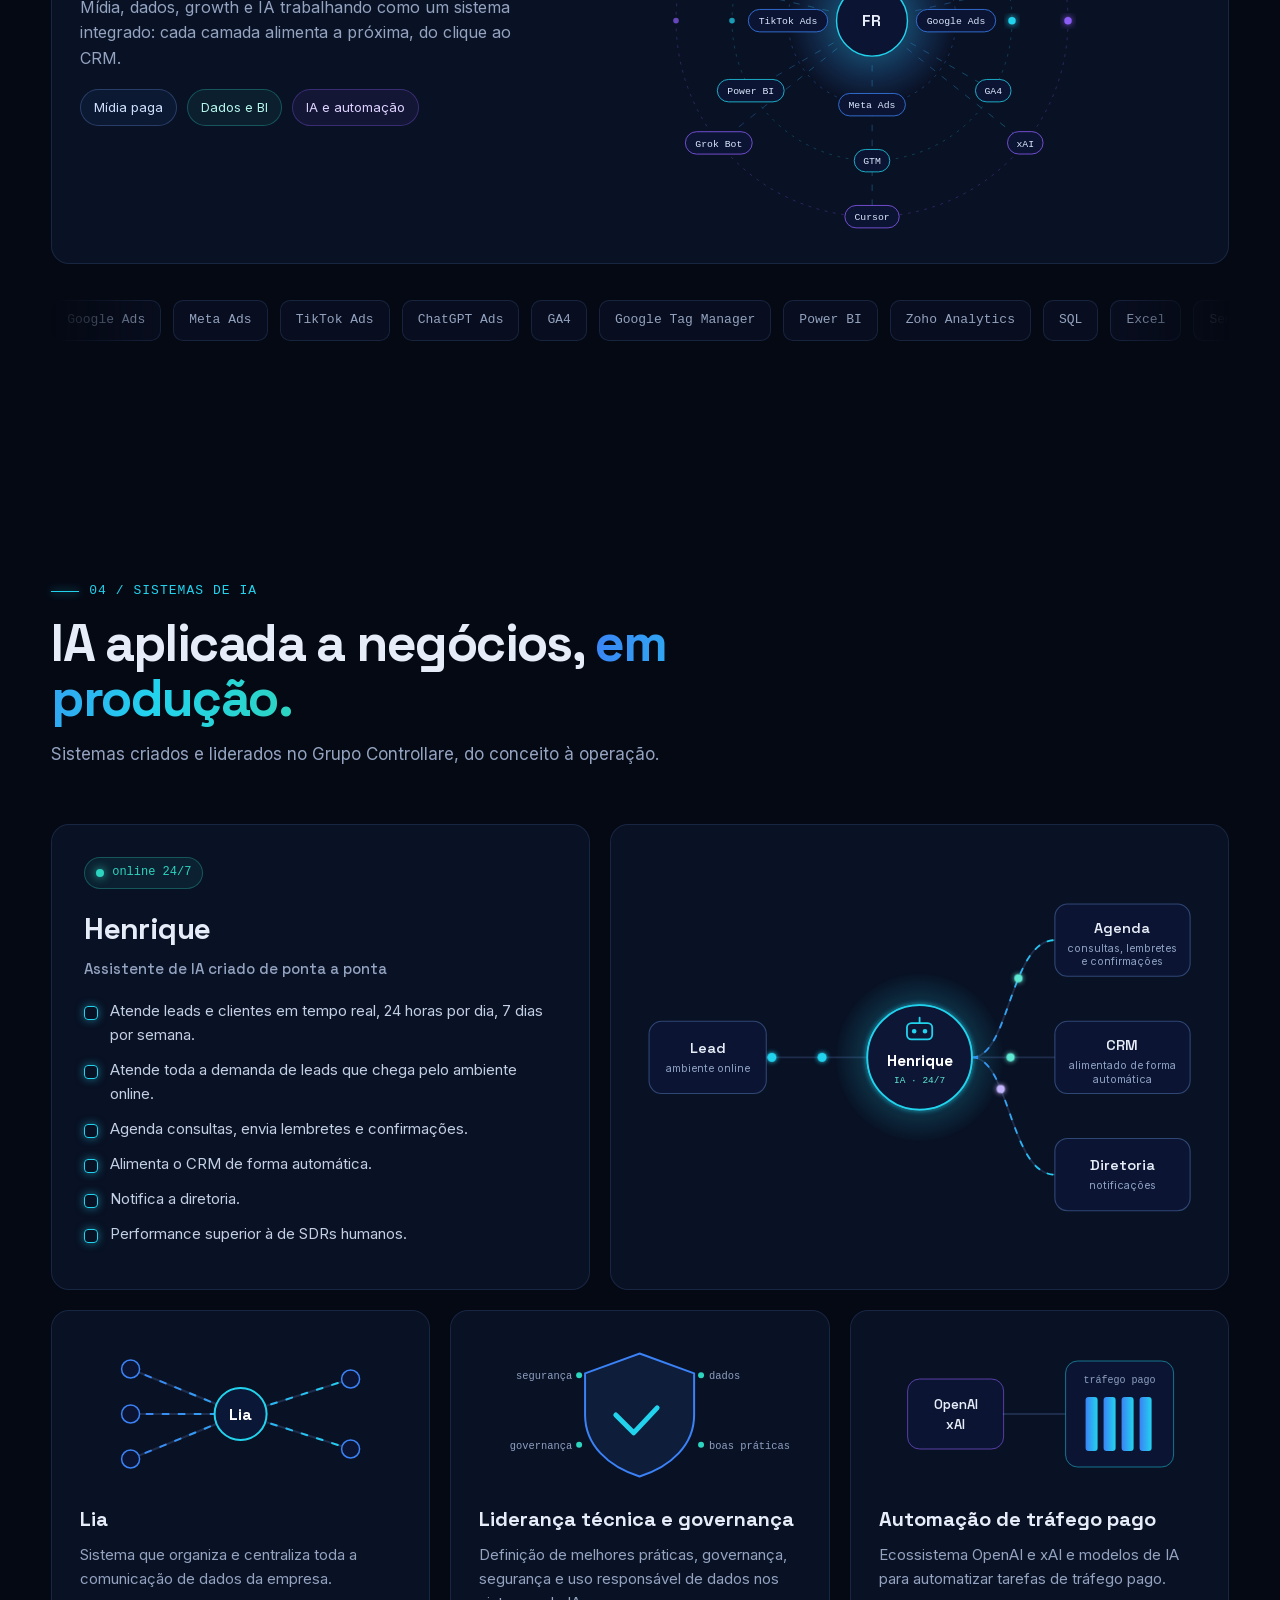
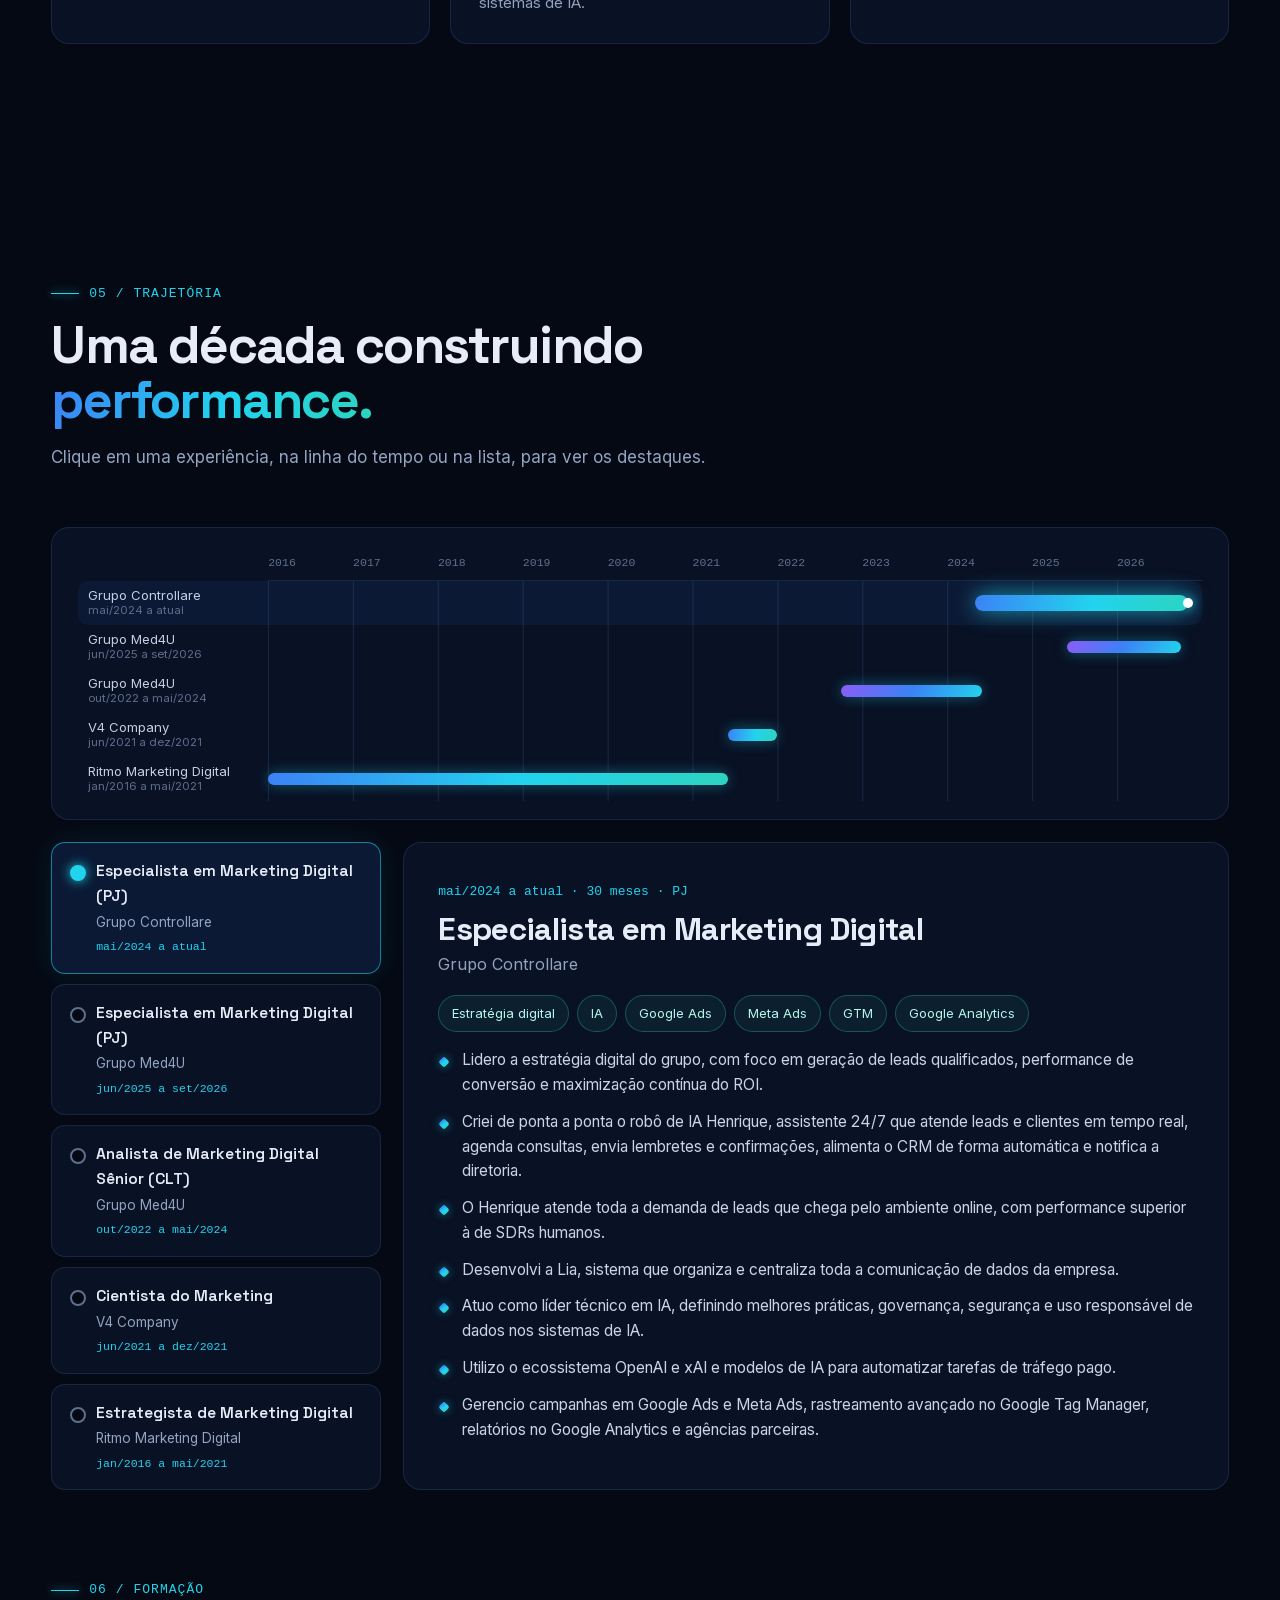
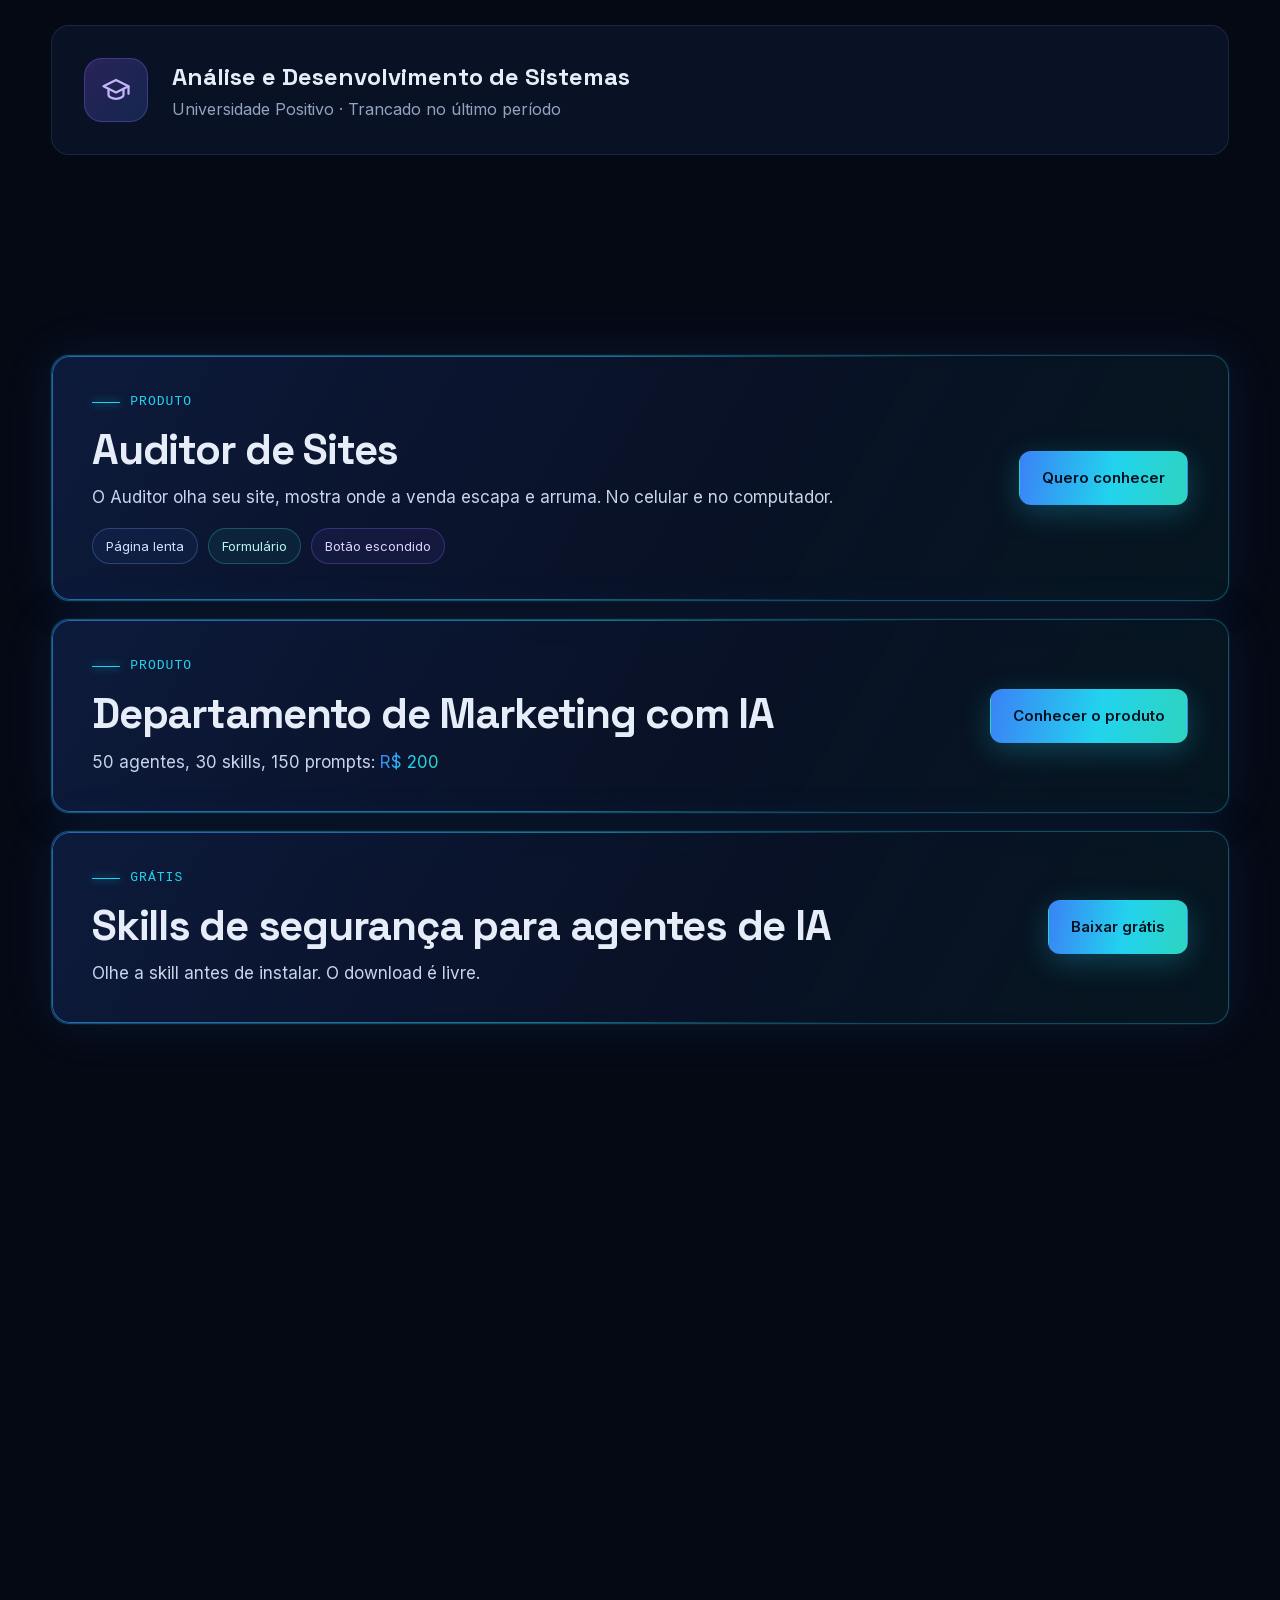
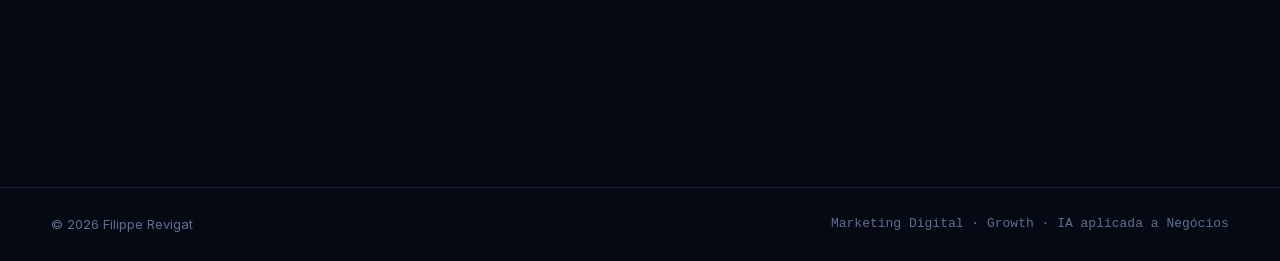
==== commit fbb9c730: "Adiciona o Google Tag Manager GTM-MFVL5HW6 nas páginas HTML. Co-authored-by: Filippe <Revigat@users." ====
--- a/index.html
+++ b/index.html
@@ -3,6 +3,12 @@
 <head>
 <meta charset="UTF-8">
 <meta name="viewport" content="width=device-width, initial-scale=1">
+<script async src="https://www.googletagmanager.com/gtm.js?id=GTM-MFVL5HW6"></script>
+<script>
+  window.dataLayer = window.dataLayer || [];
+  function gtag(){dataLayer.push(arguments);}
+  gtag('js', new Date());
+</script>
 <title>Filippe Revigat | Marketing Digital, Growth &amp; Performance | IA aplicada a Negócios</title>
 <meta name="description" content="Portfólio de Filippe Revigat: especialista em Marketing Digital, Growth &amp; Performance e IA aplicada a Negócios. Curitiba/PR.">
 <meta name="theme-color" content="#050914">
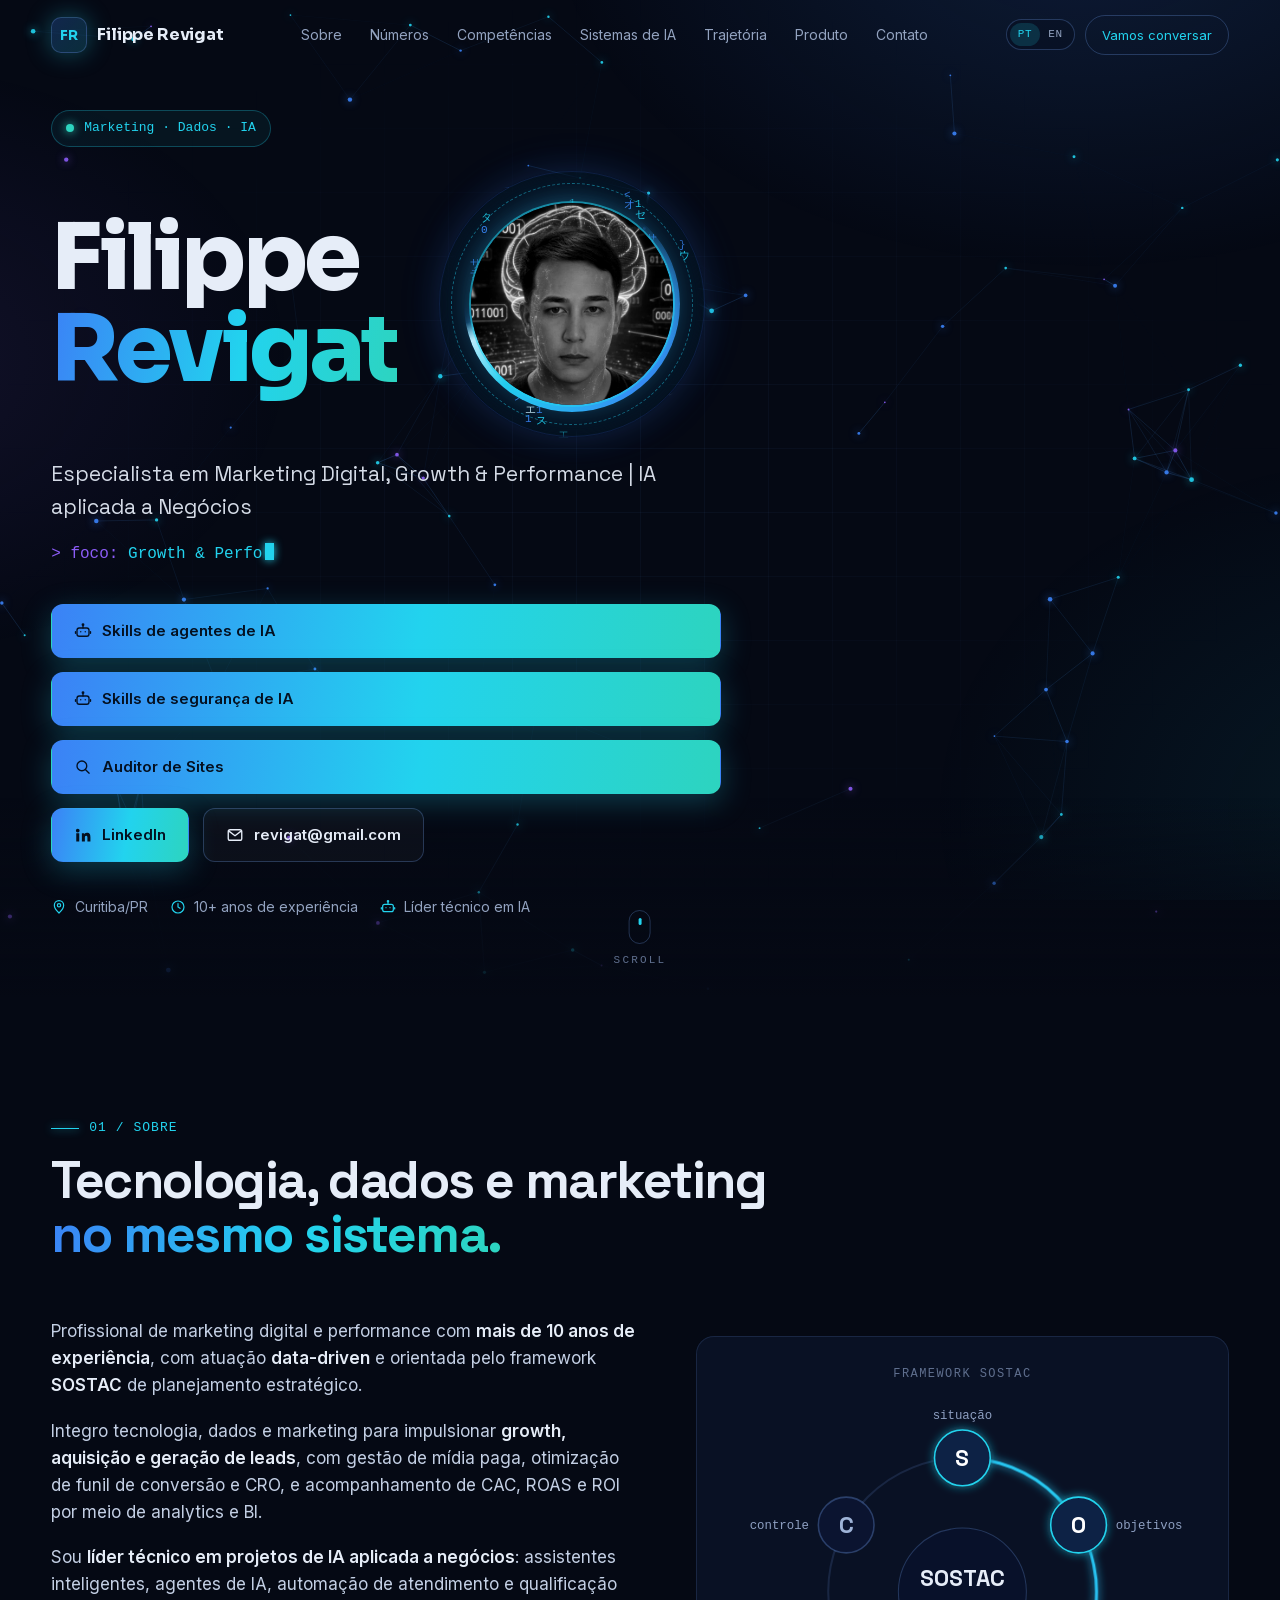
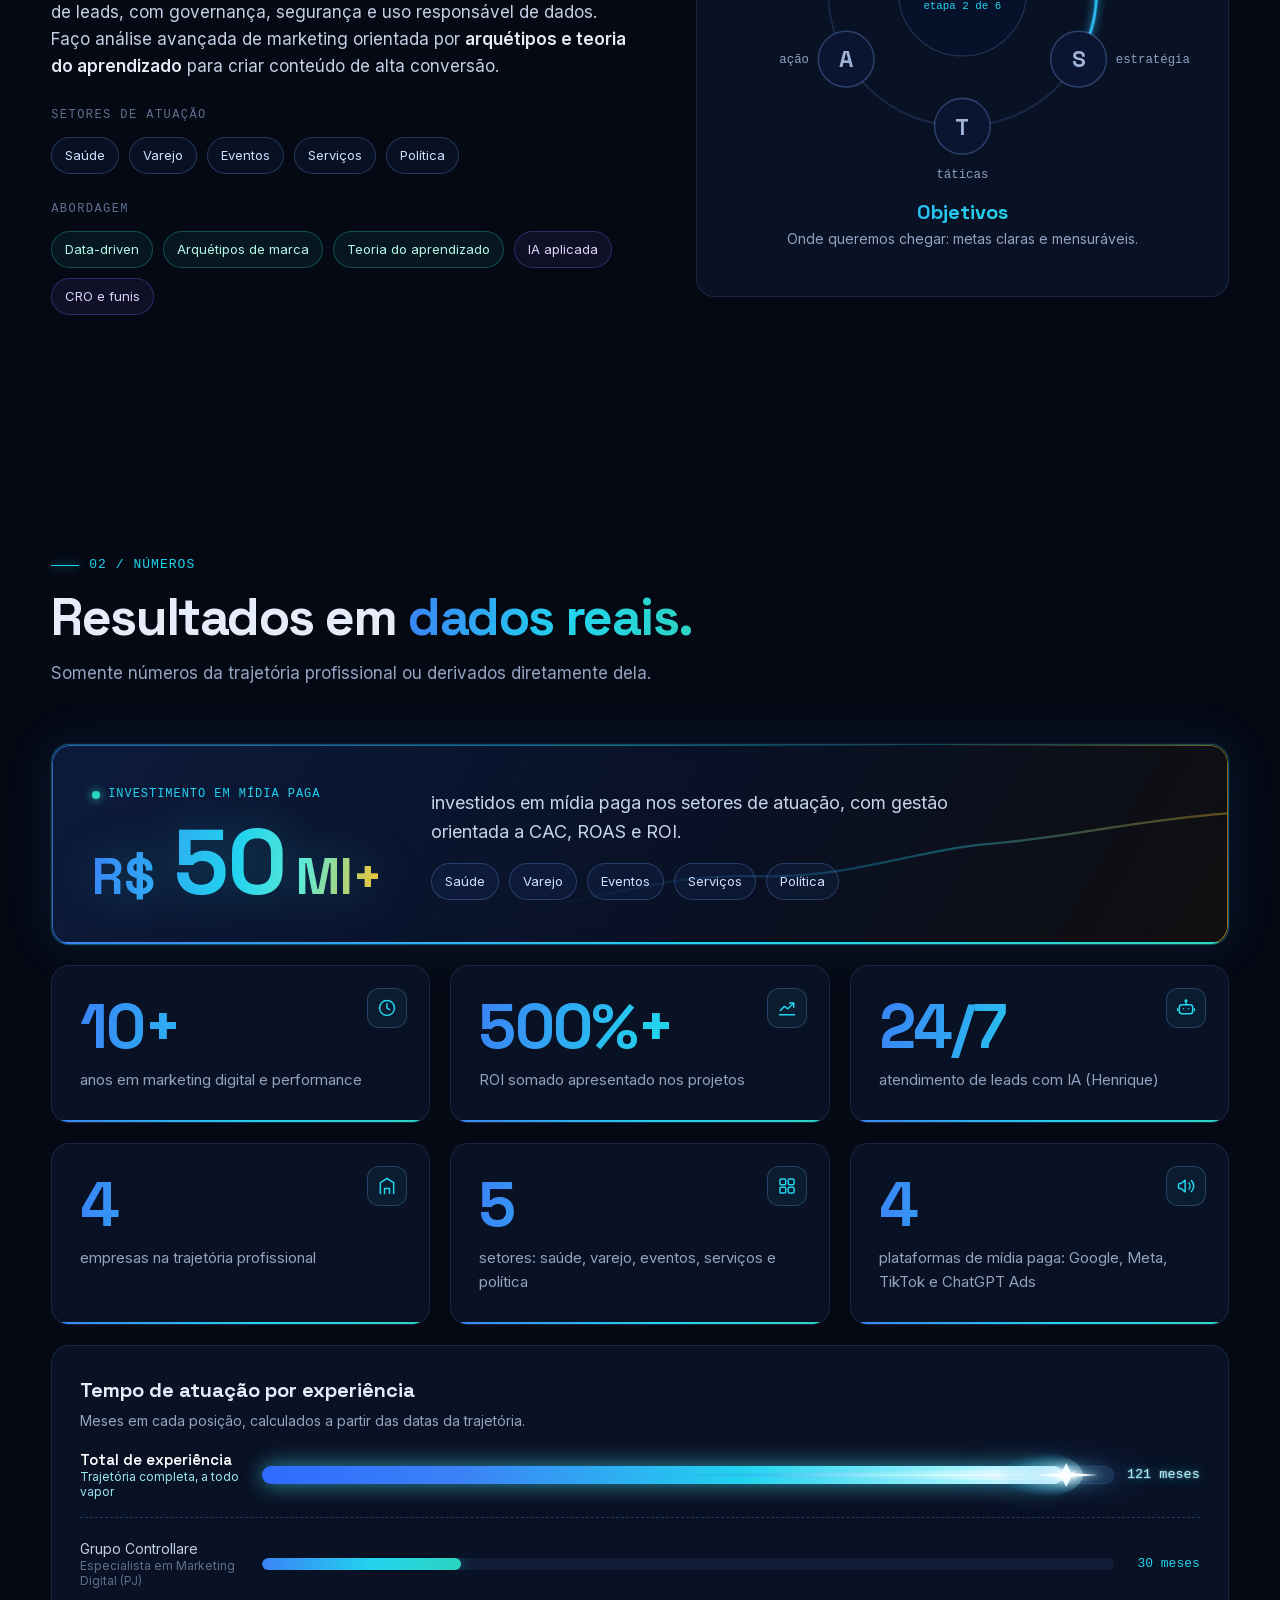
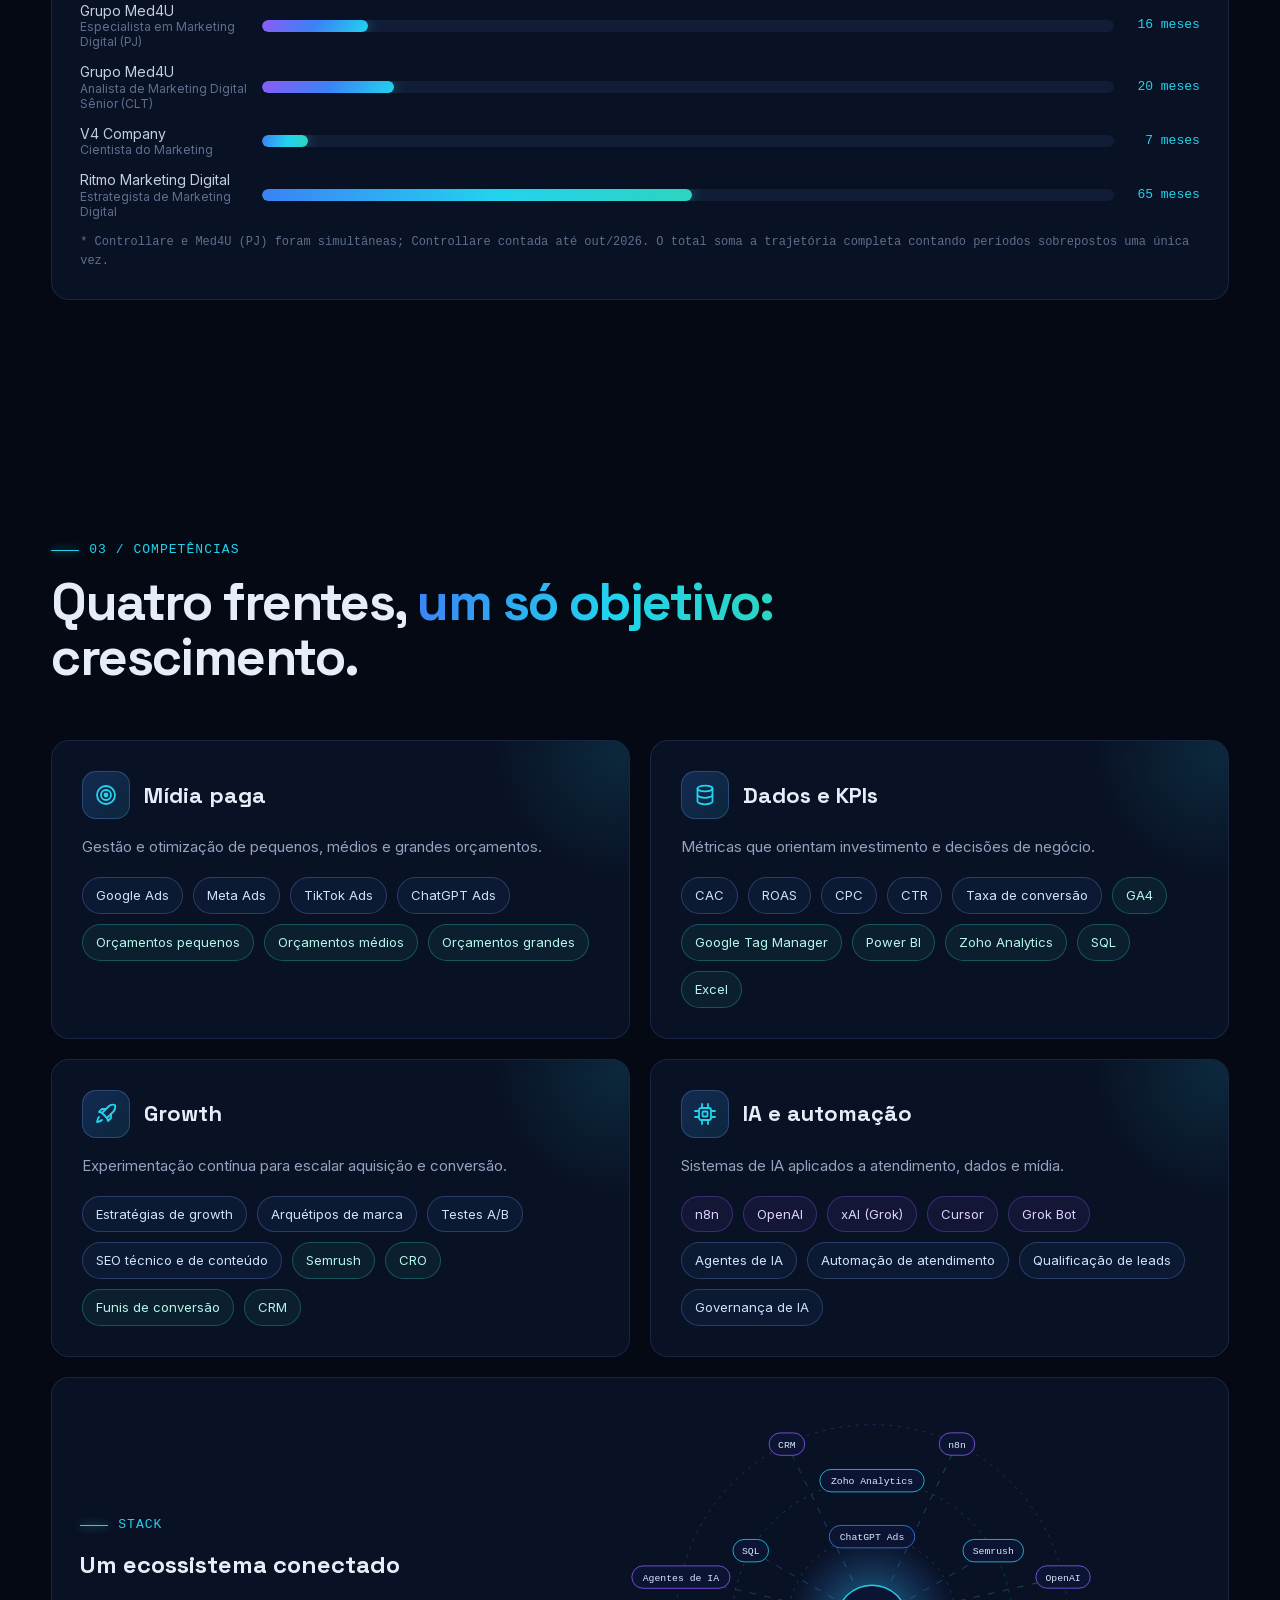
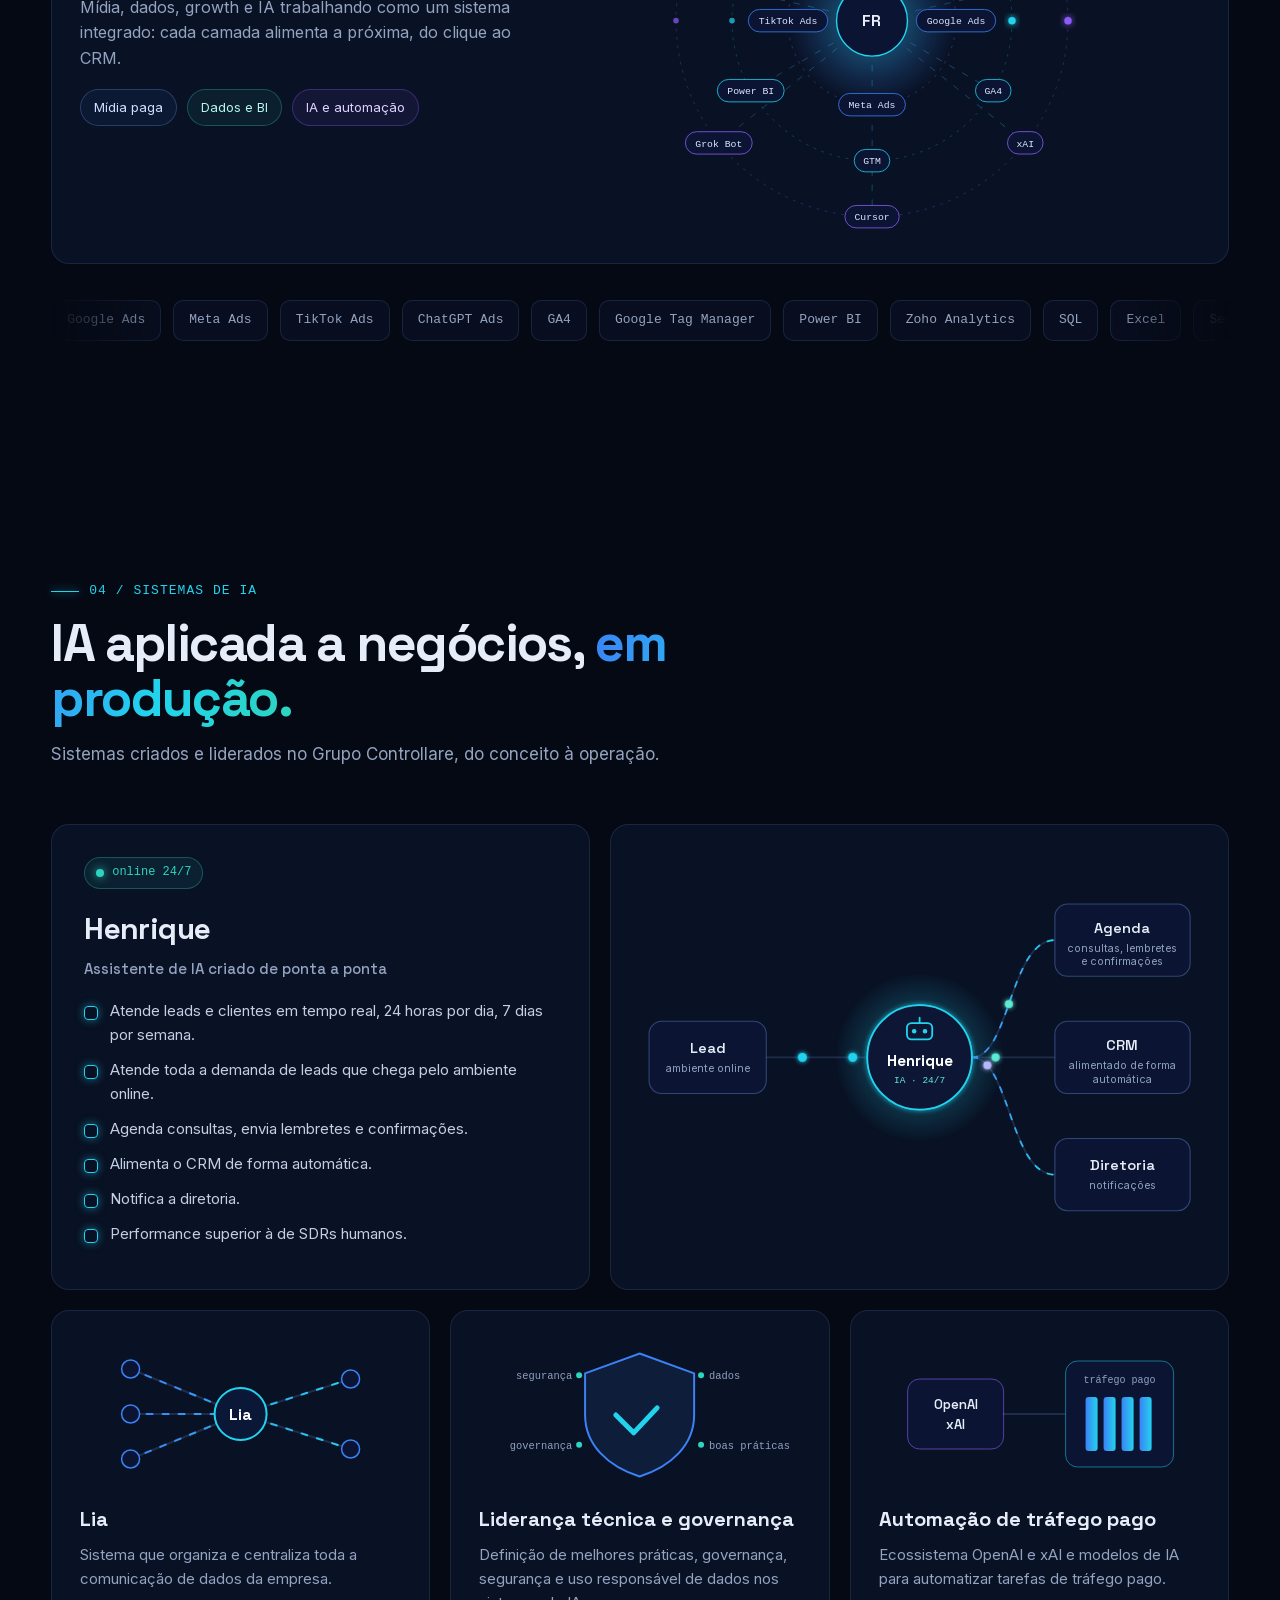
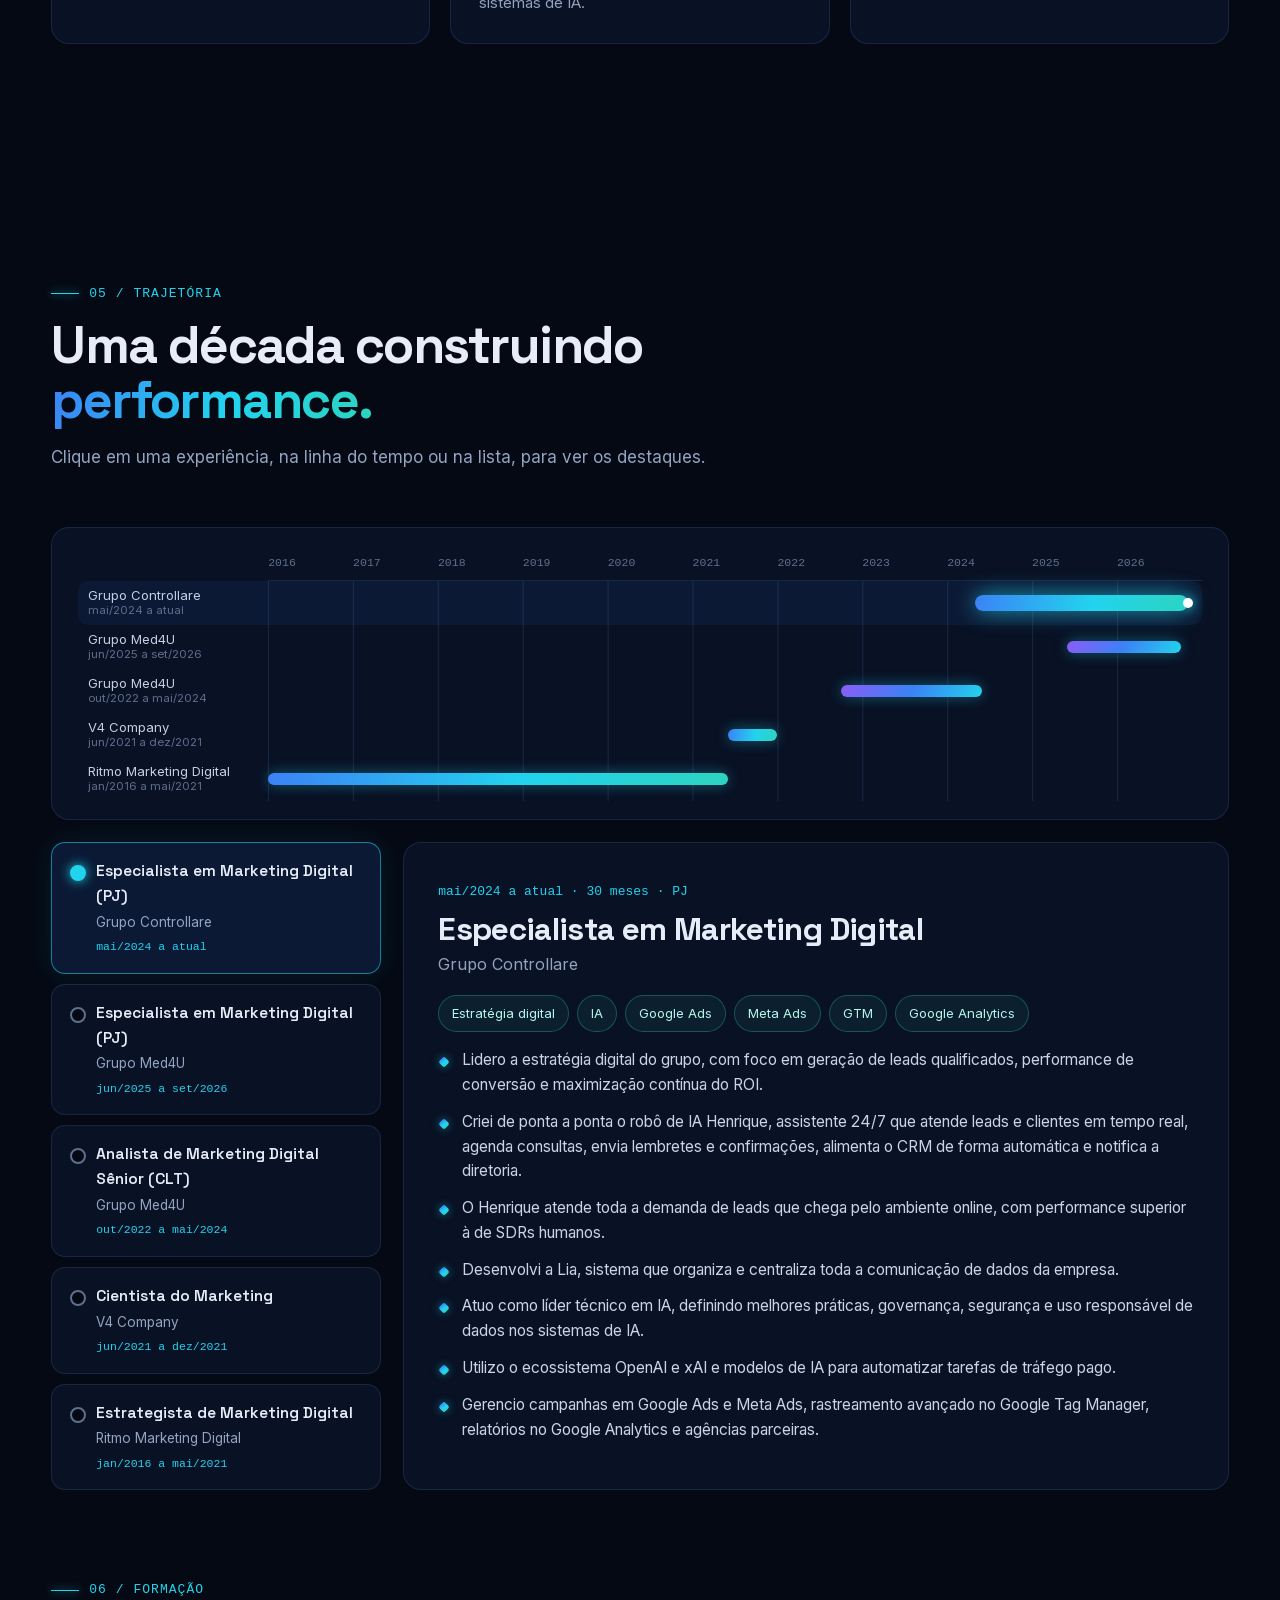
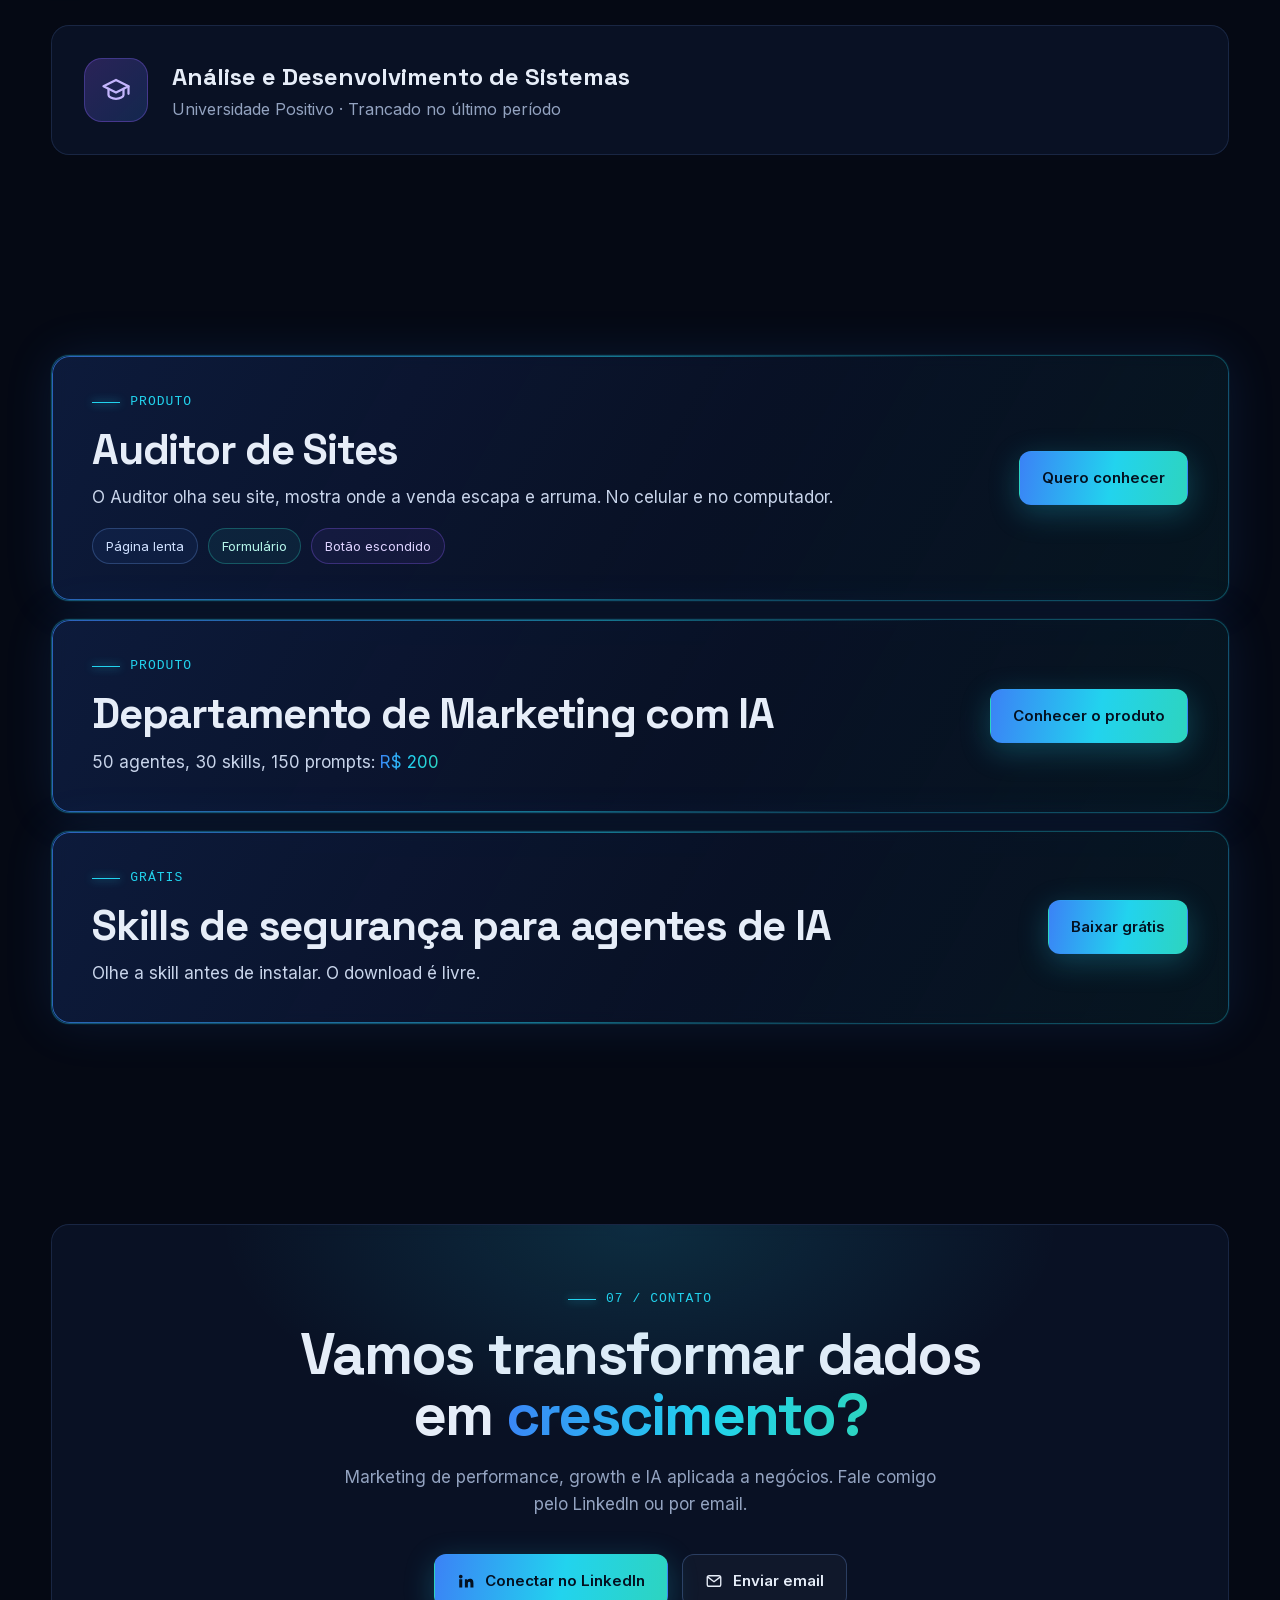
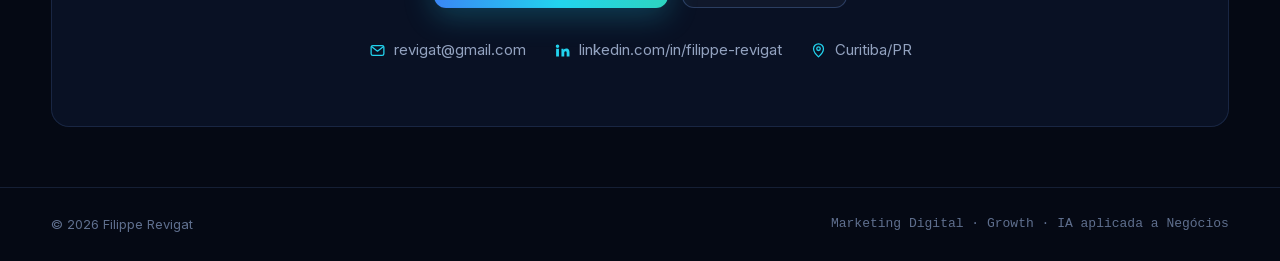
==== commit 5f2516a1: "Substitui o snippet híbrido do GTM pela tag GA4 G-9262P1QYFR. O container GTM-MFVL5HW6 deixava o gta" ====
--- a/index.html
+++ b/index.html
@@ -3,11 +3,14 @@
 <head>
 <meta charset="UTF-8">
 <meta name="viewport" content="width=device-width, initial-scale=1">
-<script async src="https://www.googletagmanager.com/gtm.js?id=GTM-MFVL5HW6"></script>
+<!-- Google tag (gtag.js) -->
+<script async src="https://www.googletagmanager.com/gtag/js?id=G-9262P1QYFR"></script>
 <script>
   window.dataLayer = window.dataLayer || [];
   function gtag(){dataLayer.push(arguments);}
   gtag('js', new Date());
+
+  gtag('config', 'G-9262P1QYFR');
 </script>
 <title>Filippe Revigat | Marketing Digital, Growth &amp; Performance | IA aplicada a Negócios</title>
 <meta name="description" content="Portfólio de Filippe Revigat: especialista em Marketing Digital, Growth &amp; Performance e IA aplicada a Negócios. Curitiba/PR.">
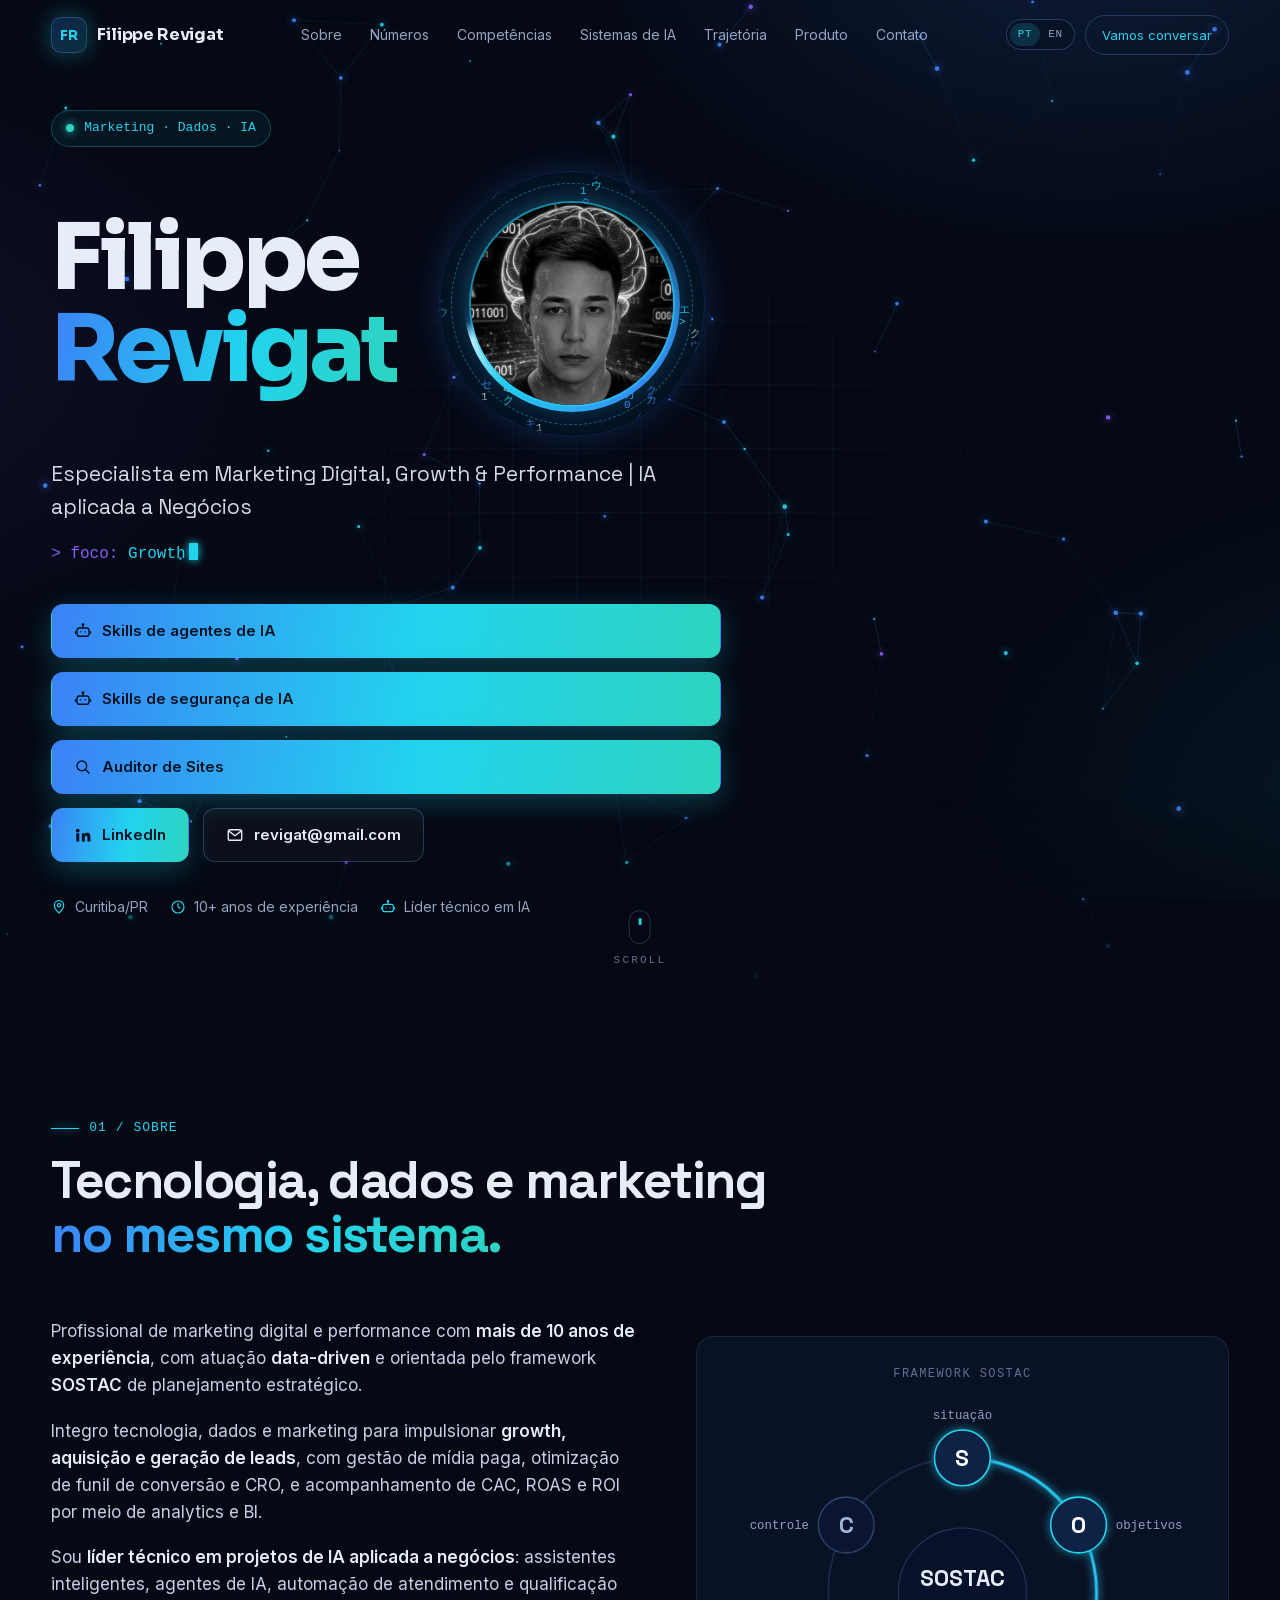
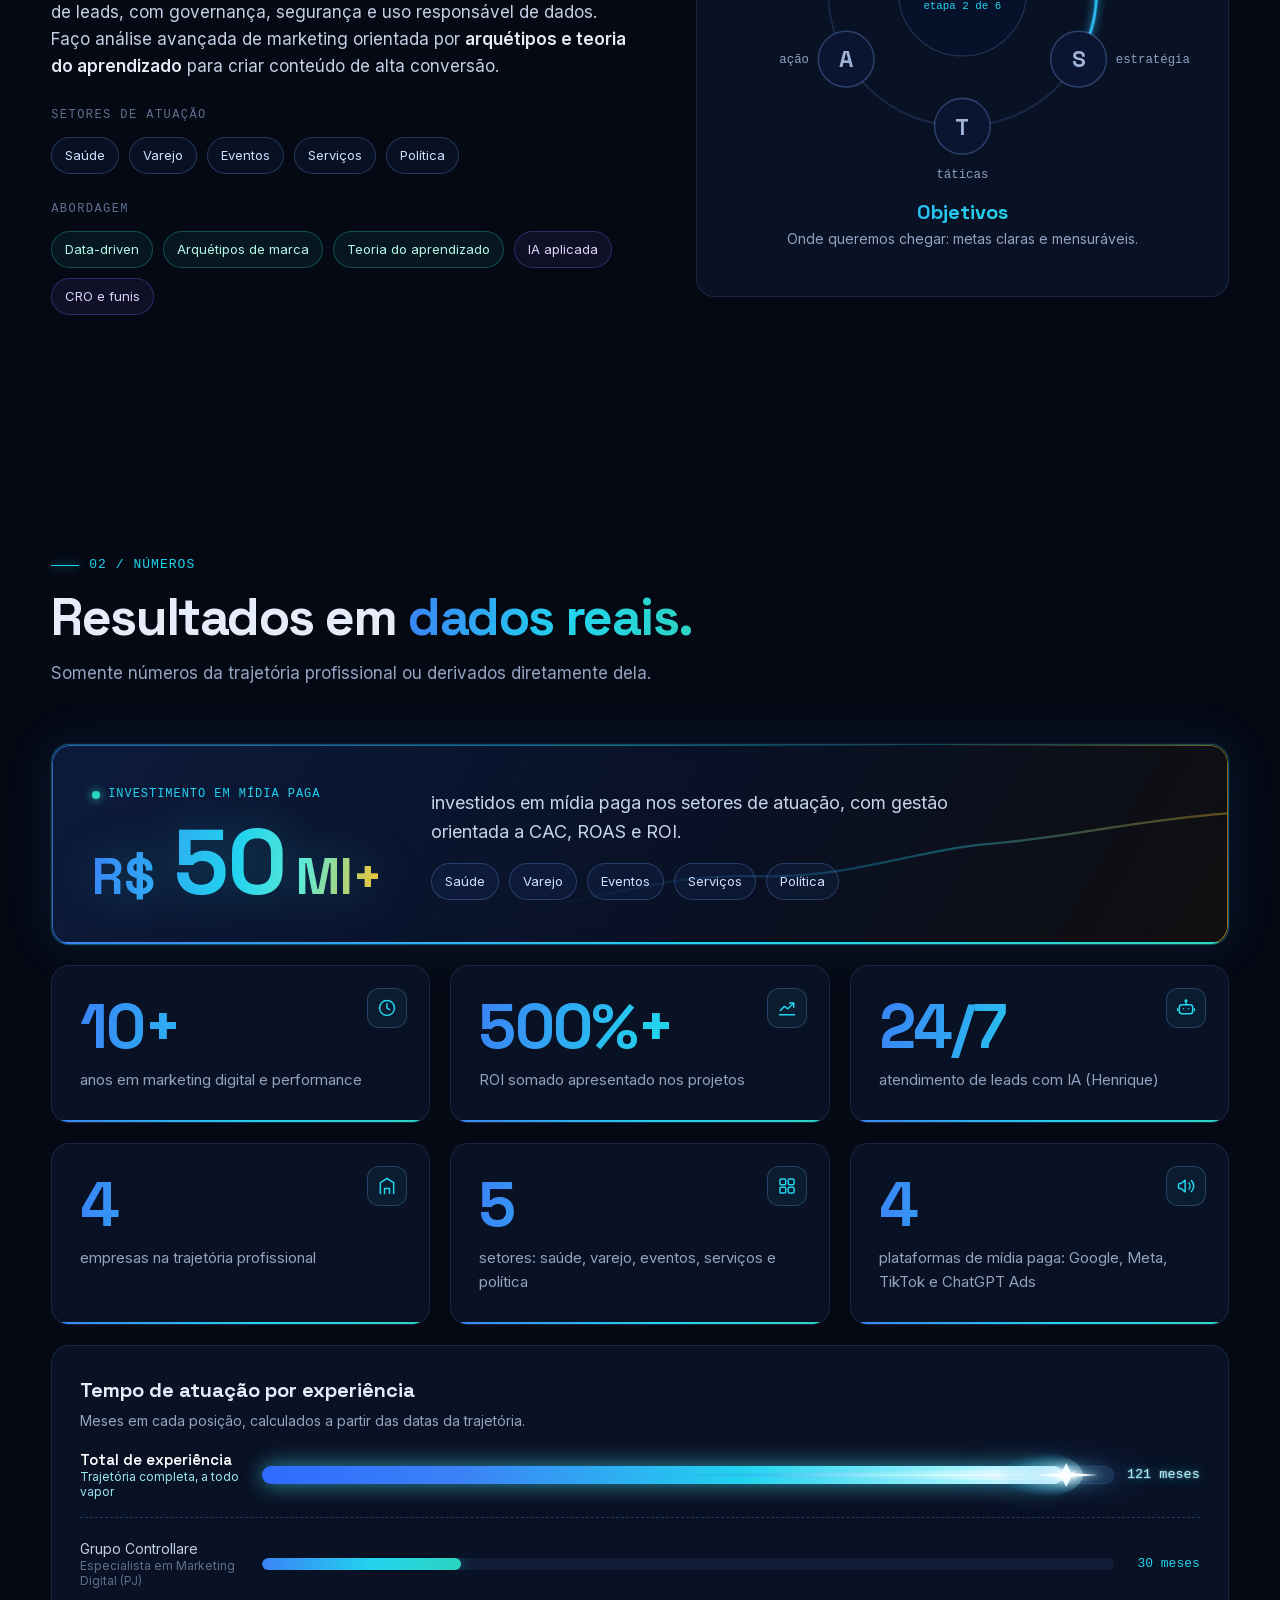
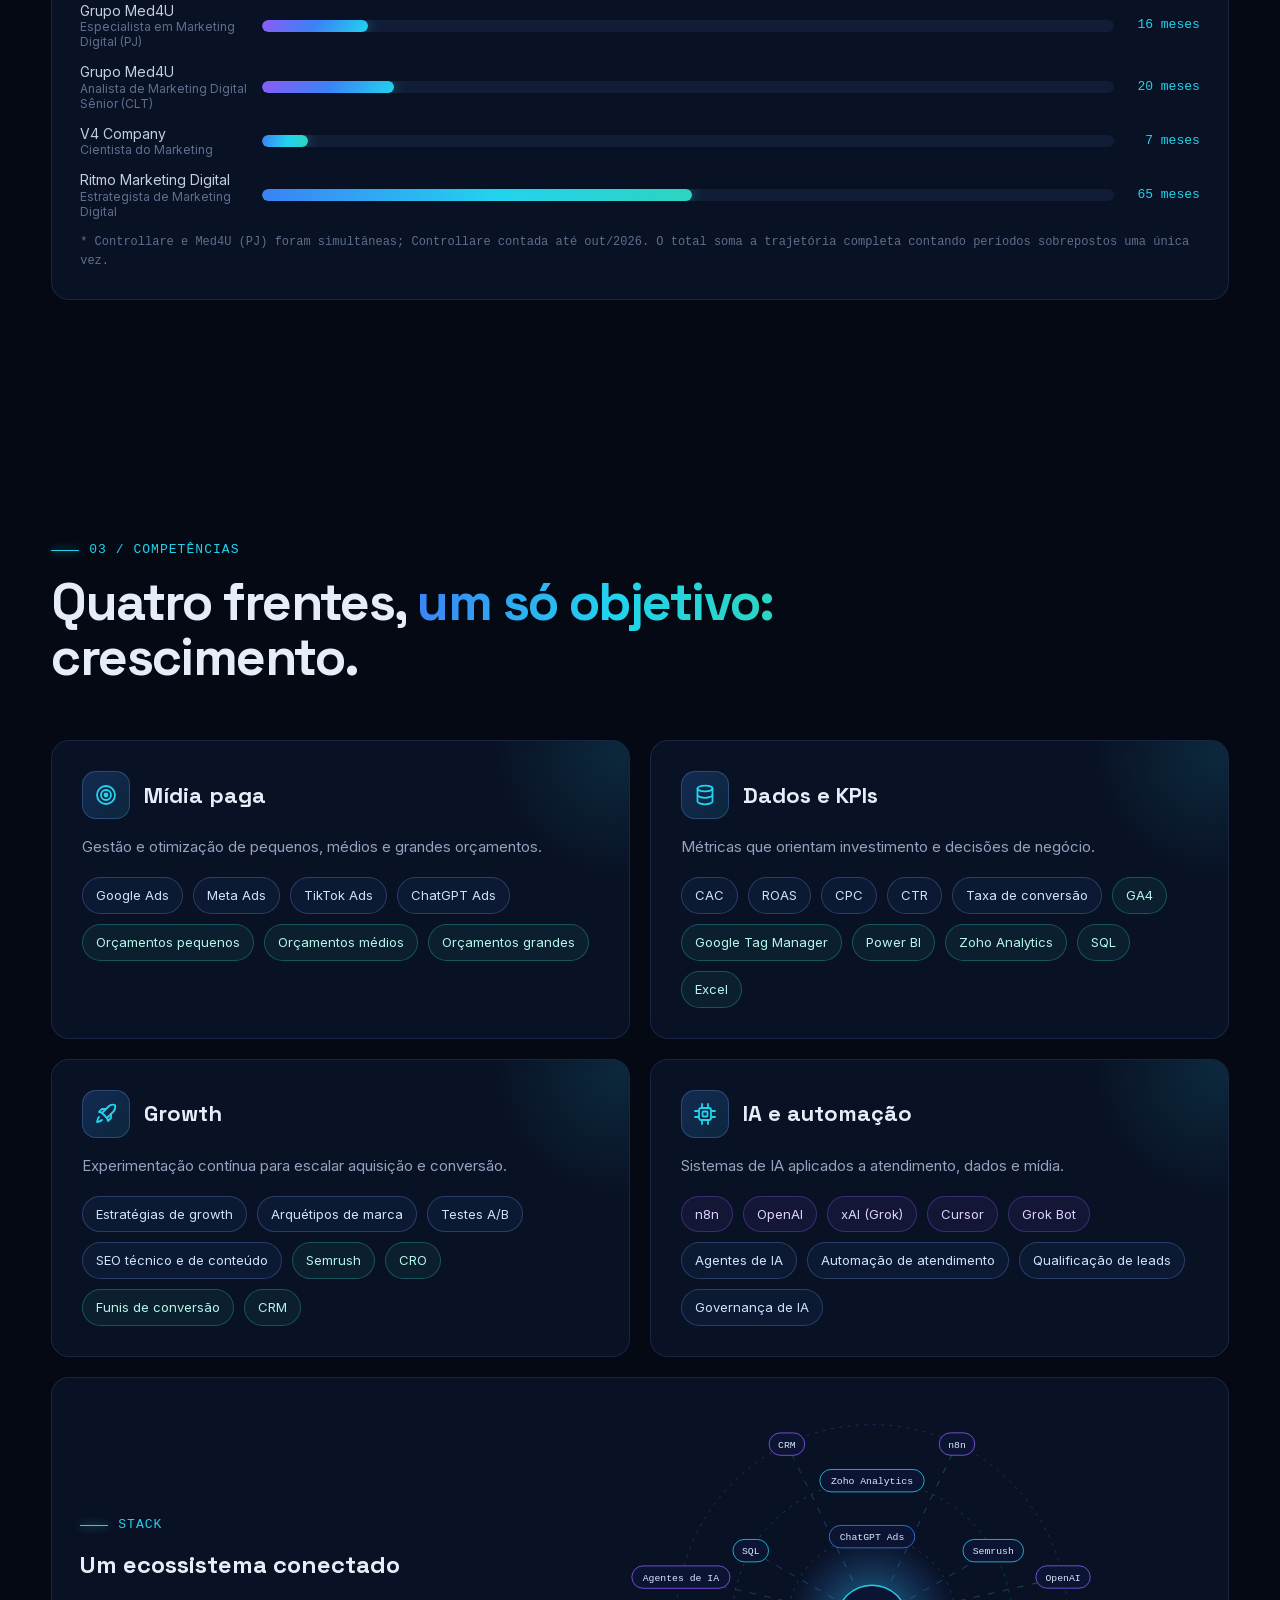
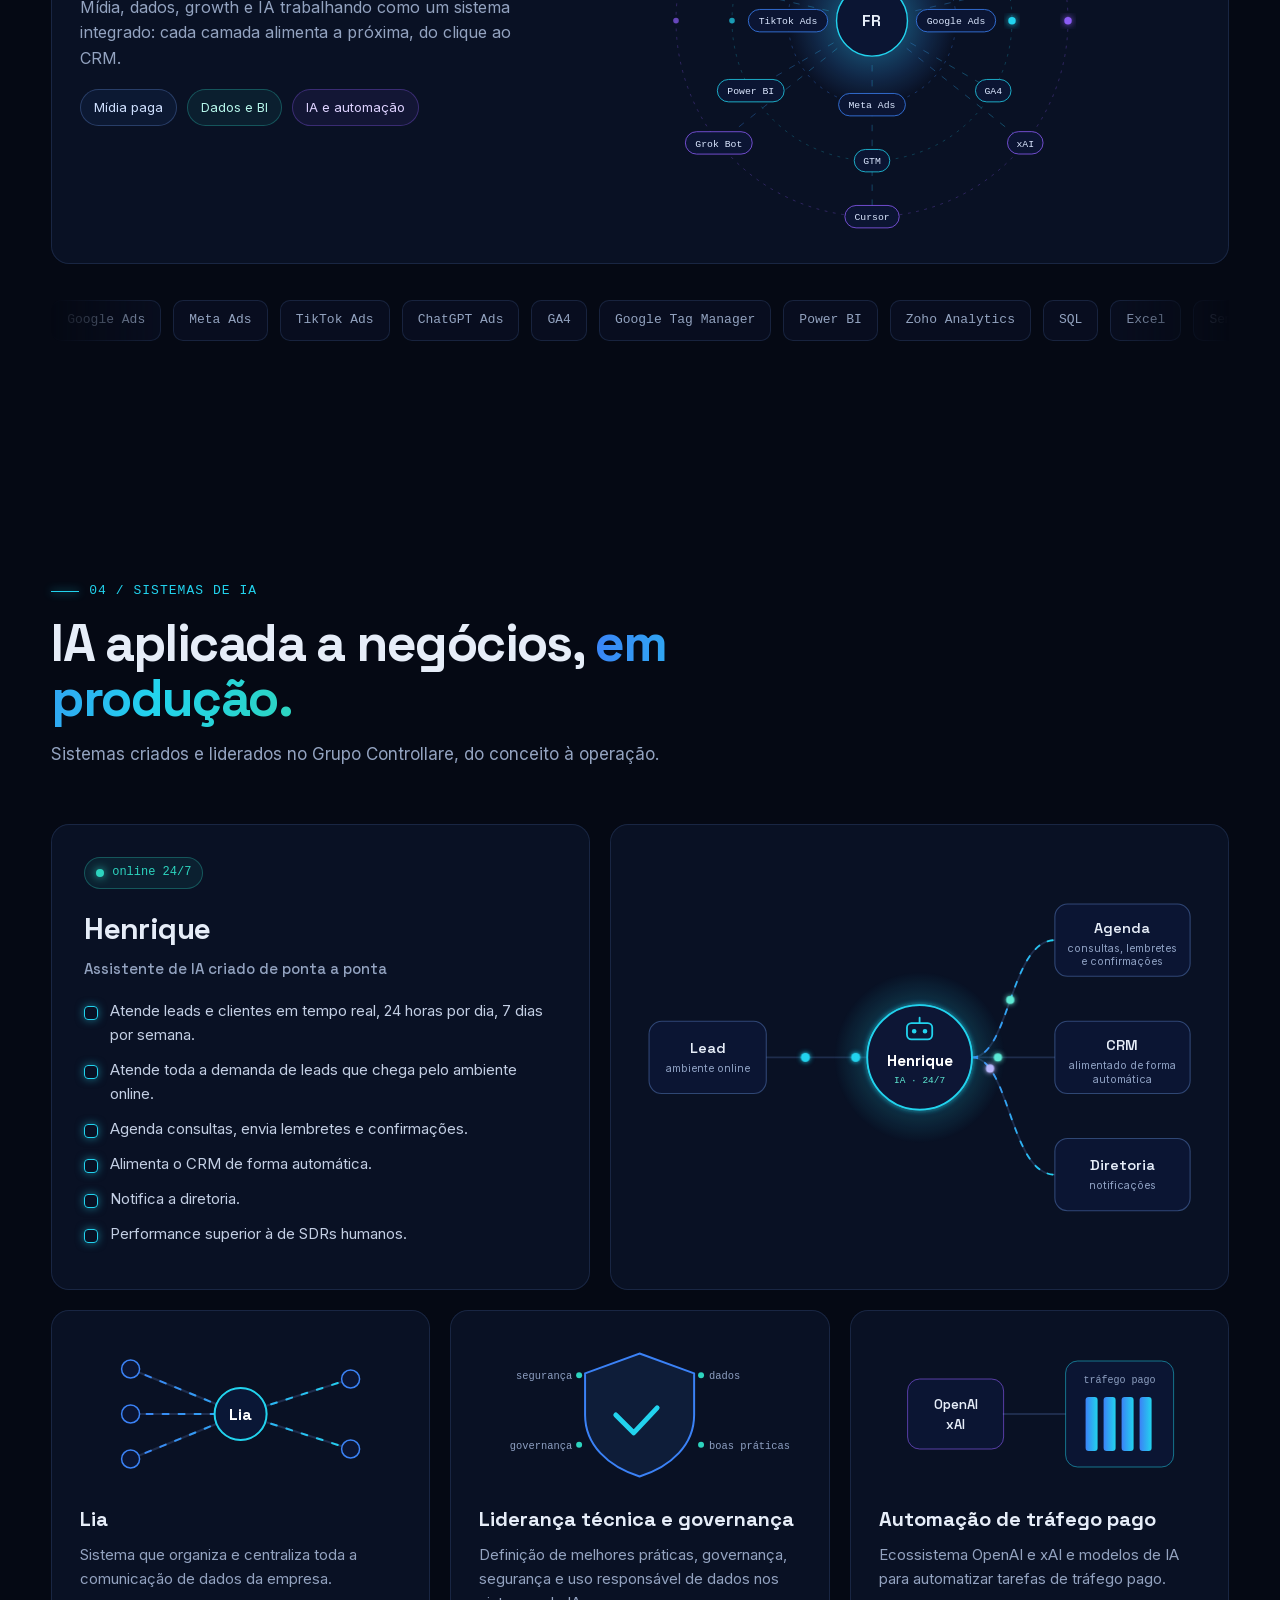
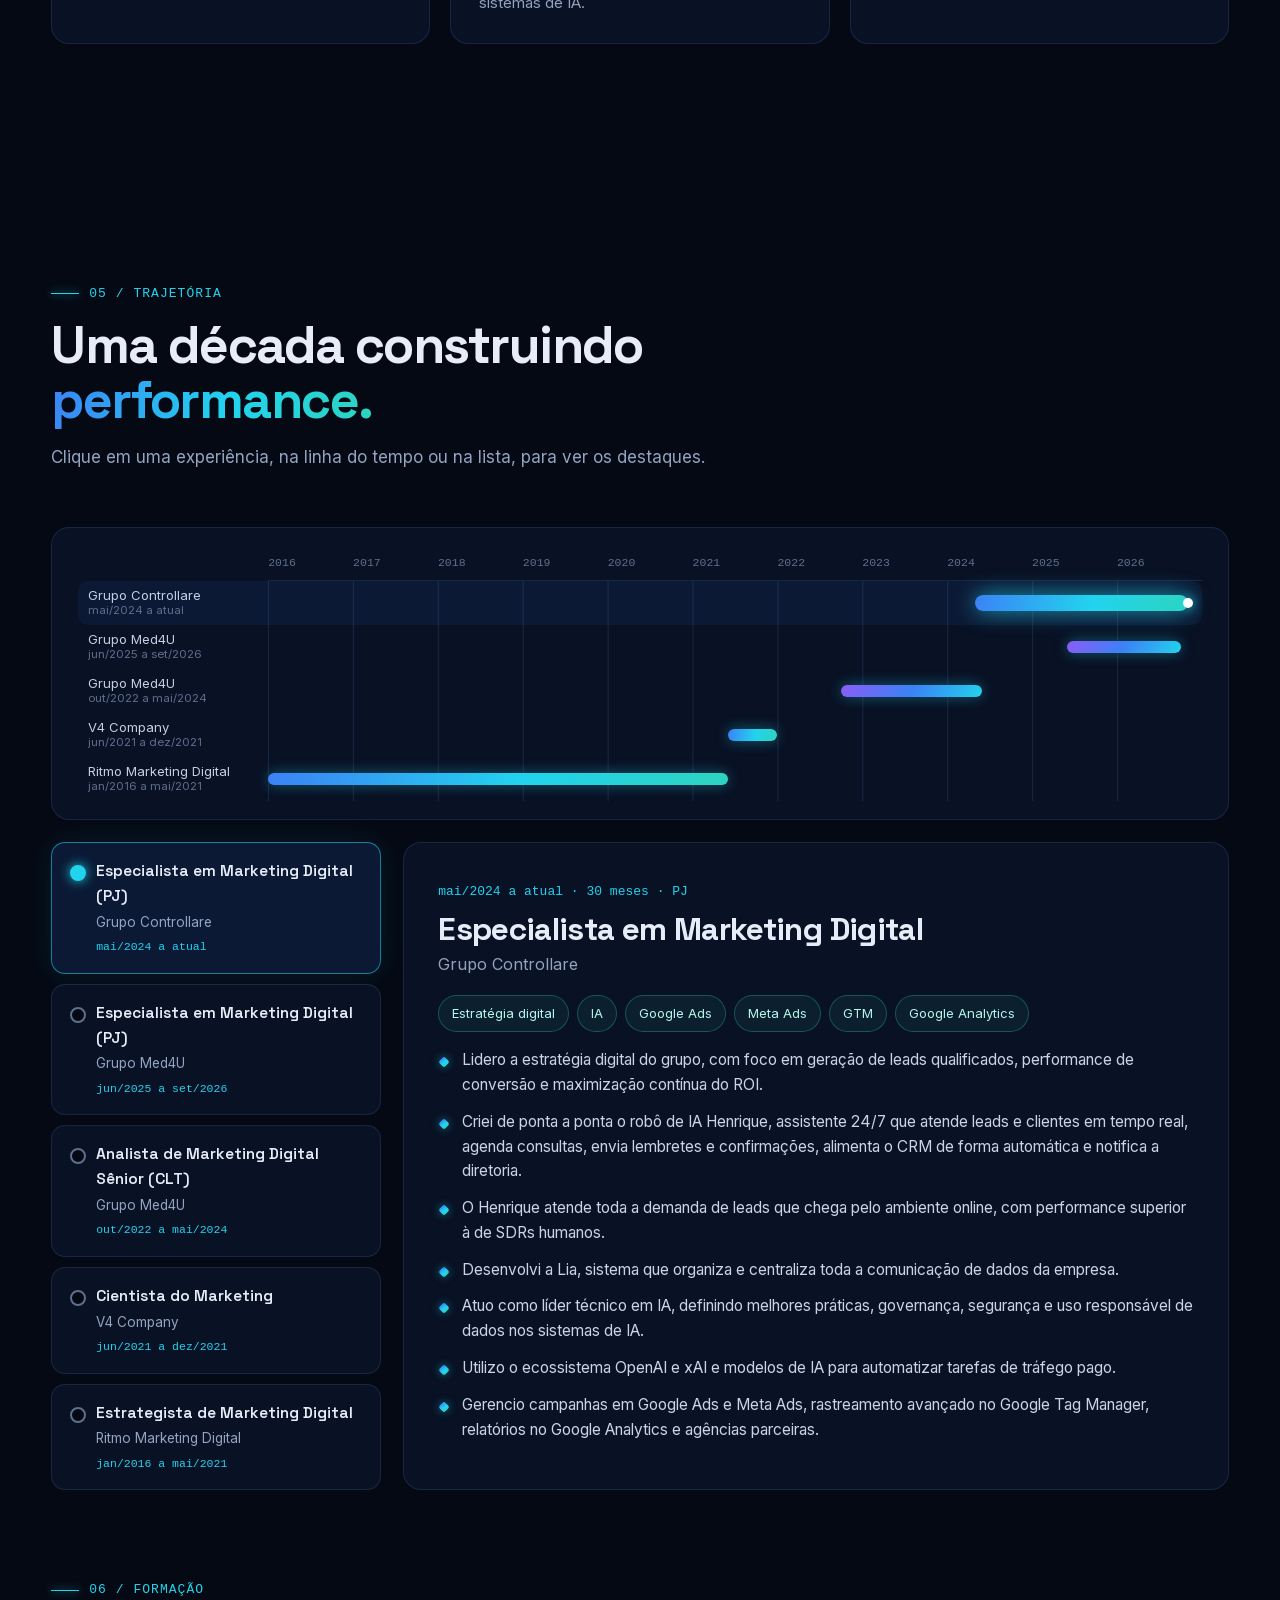
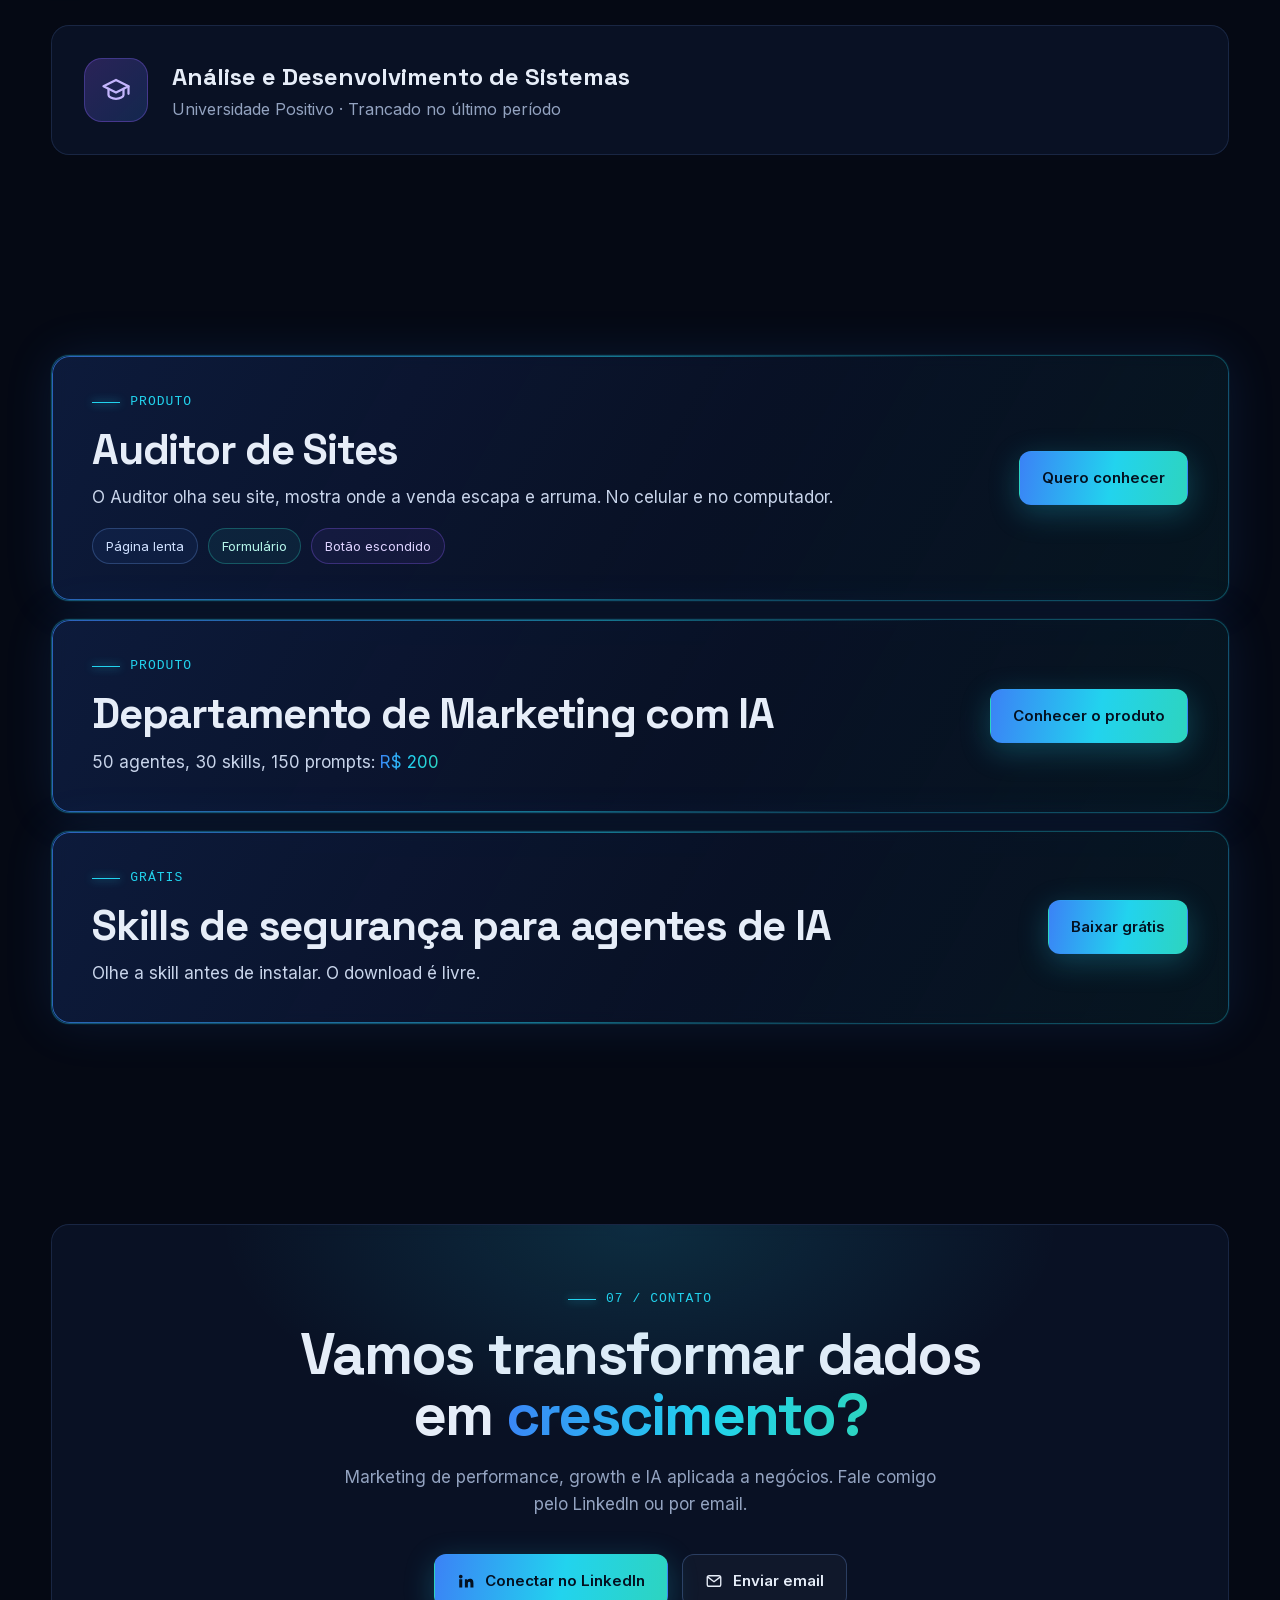
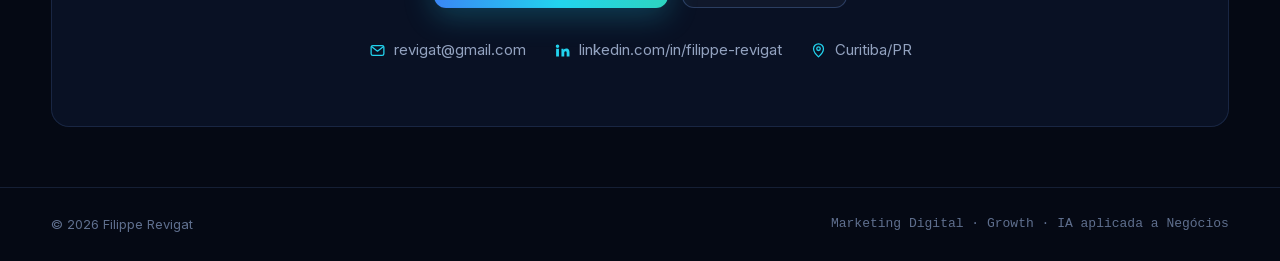
==== commit 3e9fb480: "Adiciona JSON-LD schema.org em todas as páginas HTML. O bloco descreve a pessoa, o site e cada ofert" ====
--- a/index.html
+++ b/index.html
@@ -453,6 +453,92 @@
   .spark .star.s2{transform:rotate(45deg)}
 }
 </style>
+<script type="application/ld+json">
+{
+  "@context": "https://schema.org",
+  "@graph": [
+    {
+      "@type": "Person",
+      "@id": "https://revigat.github.io/#person",
+      "name": "Filippe Revigat",
+      "url": "https://revigat.github.io/",
+      "image": "https://revigat.github.io/assets/filippe.webp",
+      "jobTitle": "Especialista em Estratégia Digital, Marketing Digital e Inteligência Artificial",
+      "email": "revigat@gmail.com",
+      "description": "Especialista em Marketing Digital, Growth & Performance | IA aplicada a Negócios. Curitiba/PR.",
+      "homeLocation": {
+        "@type": "Place",
+        "name": "Curitiba/PR"
+      },
+      "sameAs": [
+        "https://www.linkedin.com/in/filippe-revigat"
+      ],
+      "knowsAbout": [
+        "Estratégia Digital",
+        "Marketing Digital",
+        "Inteligência Artificial",
+        "Agentes de IA",
+        "Mídia paga",
+        "Automação de marketing",
+        "Growth",
+        "Performance",
+        "Dados e KPIs",
+        "CRO",
+        "Funis de conversão",
+        "SEO",
+        "Governança de IA",
+        "IA aplicada a negócios",
+        "IA e automação",
+        "Data-driven",
+        "Arquétipos de marca",
+        "Teoria do aprendizado"
+      ]
+    },
+    {
+      "@type": "WebSite",
+      "@id": "https://revigat.github.io/#website",
+      "name": "Filippe Revigat",
+      "url": "https://revigat.github.io/",
+      "inLanguage": [
+        "pt-BR",
+        "en"
+      ],
+      "publisher": {
+        "@id": "https://revigat.github.io/#person"
+      }
+    },
+    {
+      "@type": [
+        "ProfilePage",
+        "WebPage"
+      ],
+      "@id": "https://revigat.github.io/#webpage",
+      "url": "https://revigat.github.io/",
+      "name": "Filippe Revigat | Marketing Digital, Growth & Performance | IA aplicada a Negócios",
+      "description": "Especialista em Marketing Digital, Growth & Performance | IA aplicada a Negócios. Curitiba/PR.",
+      "inLanguage": "pt-BR",
+      "isPartOf": {
+        "@id": "https://revigat.github.io/#website"
+      },
+      "about": {
+        "@id": "https://revigat.github.io/#person"
+      },
+      "publisher": {
+        "@id": "https://revigat.github.io/#person"
+      },
+      "copyrightHolder": {
+        "@id": "https://revigat.github.io/#person"
+      },
+      "mainEntity": {
+        "@id": "https://revigat.github.io/#person"
+      },
+      "workTranslation": {
+        "@id": "https://revigat.github.io/en/#webpage"
+      }
+    }
+  ]
+}
+</script>
 </head>
 <body>
 <div class="progress" id="progress"></div>
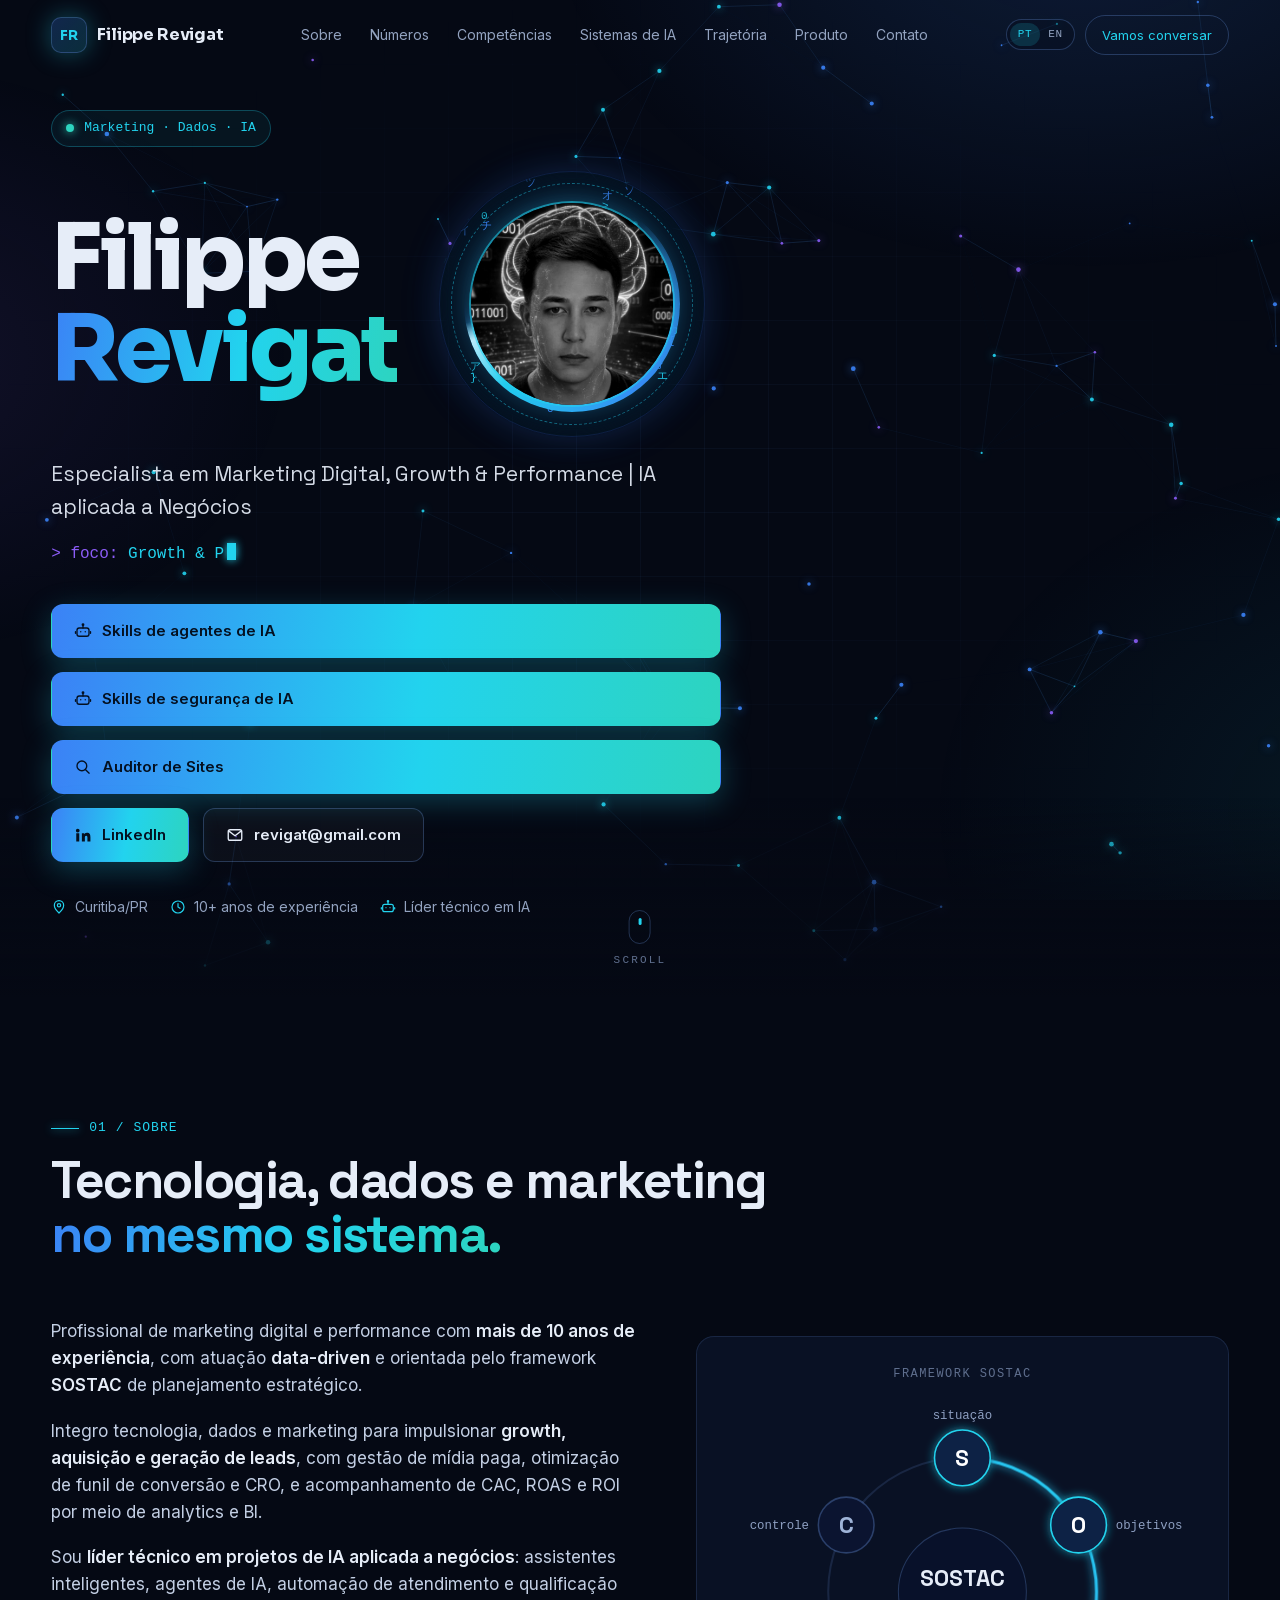
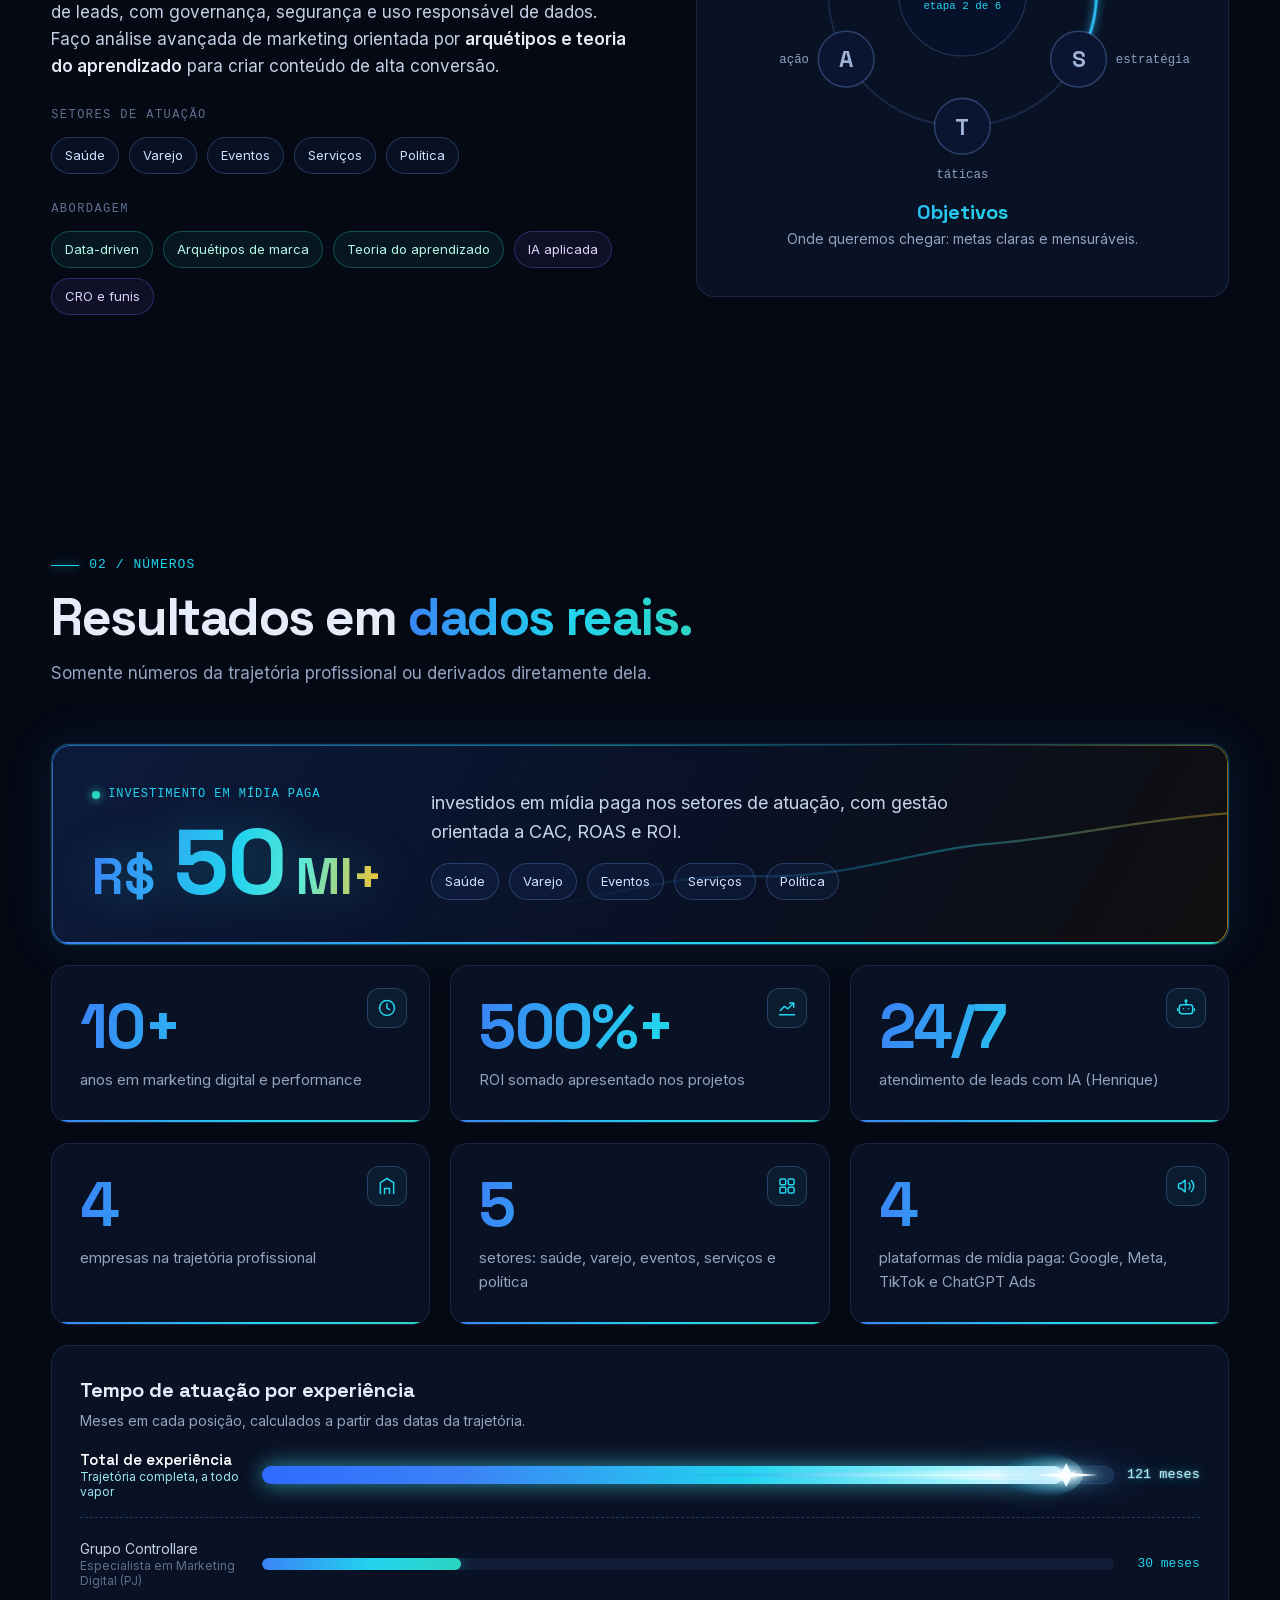
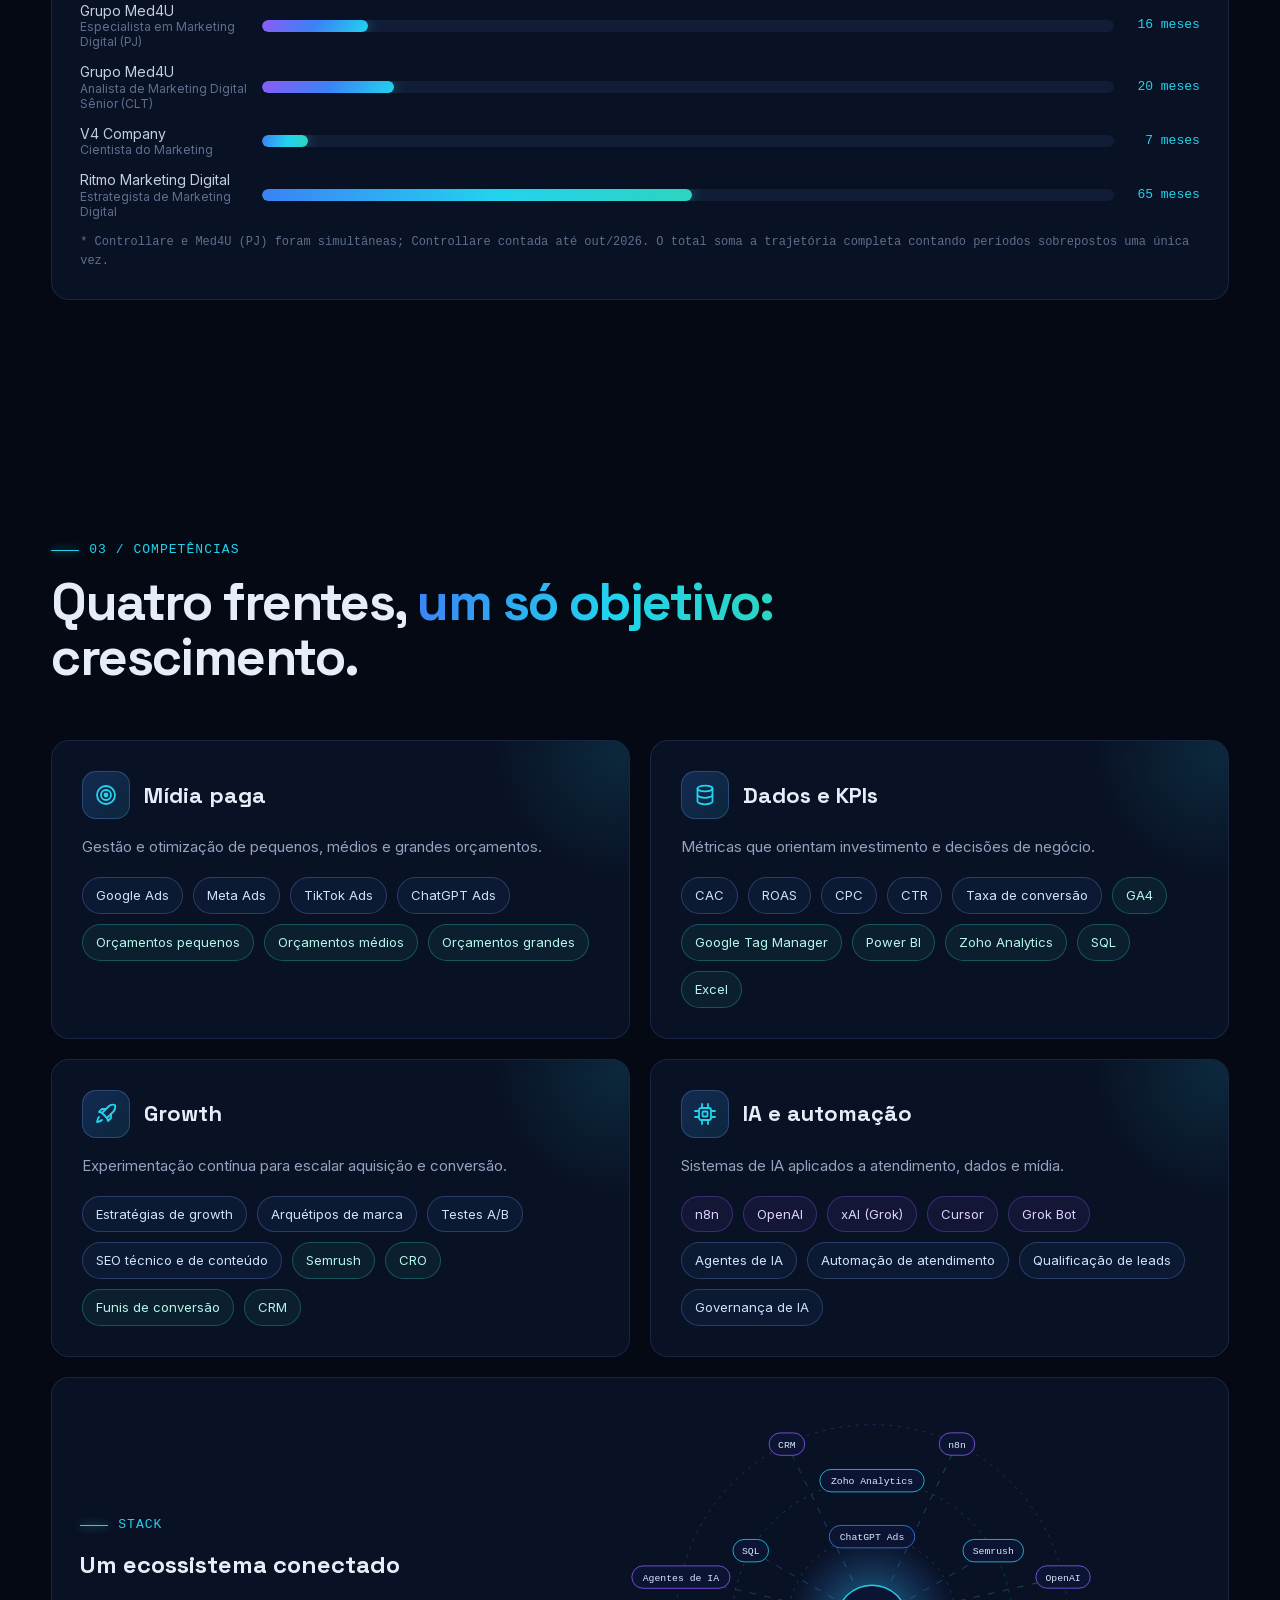
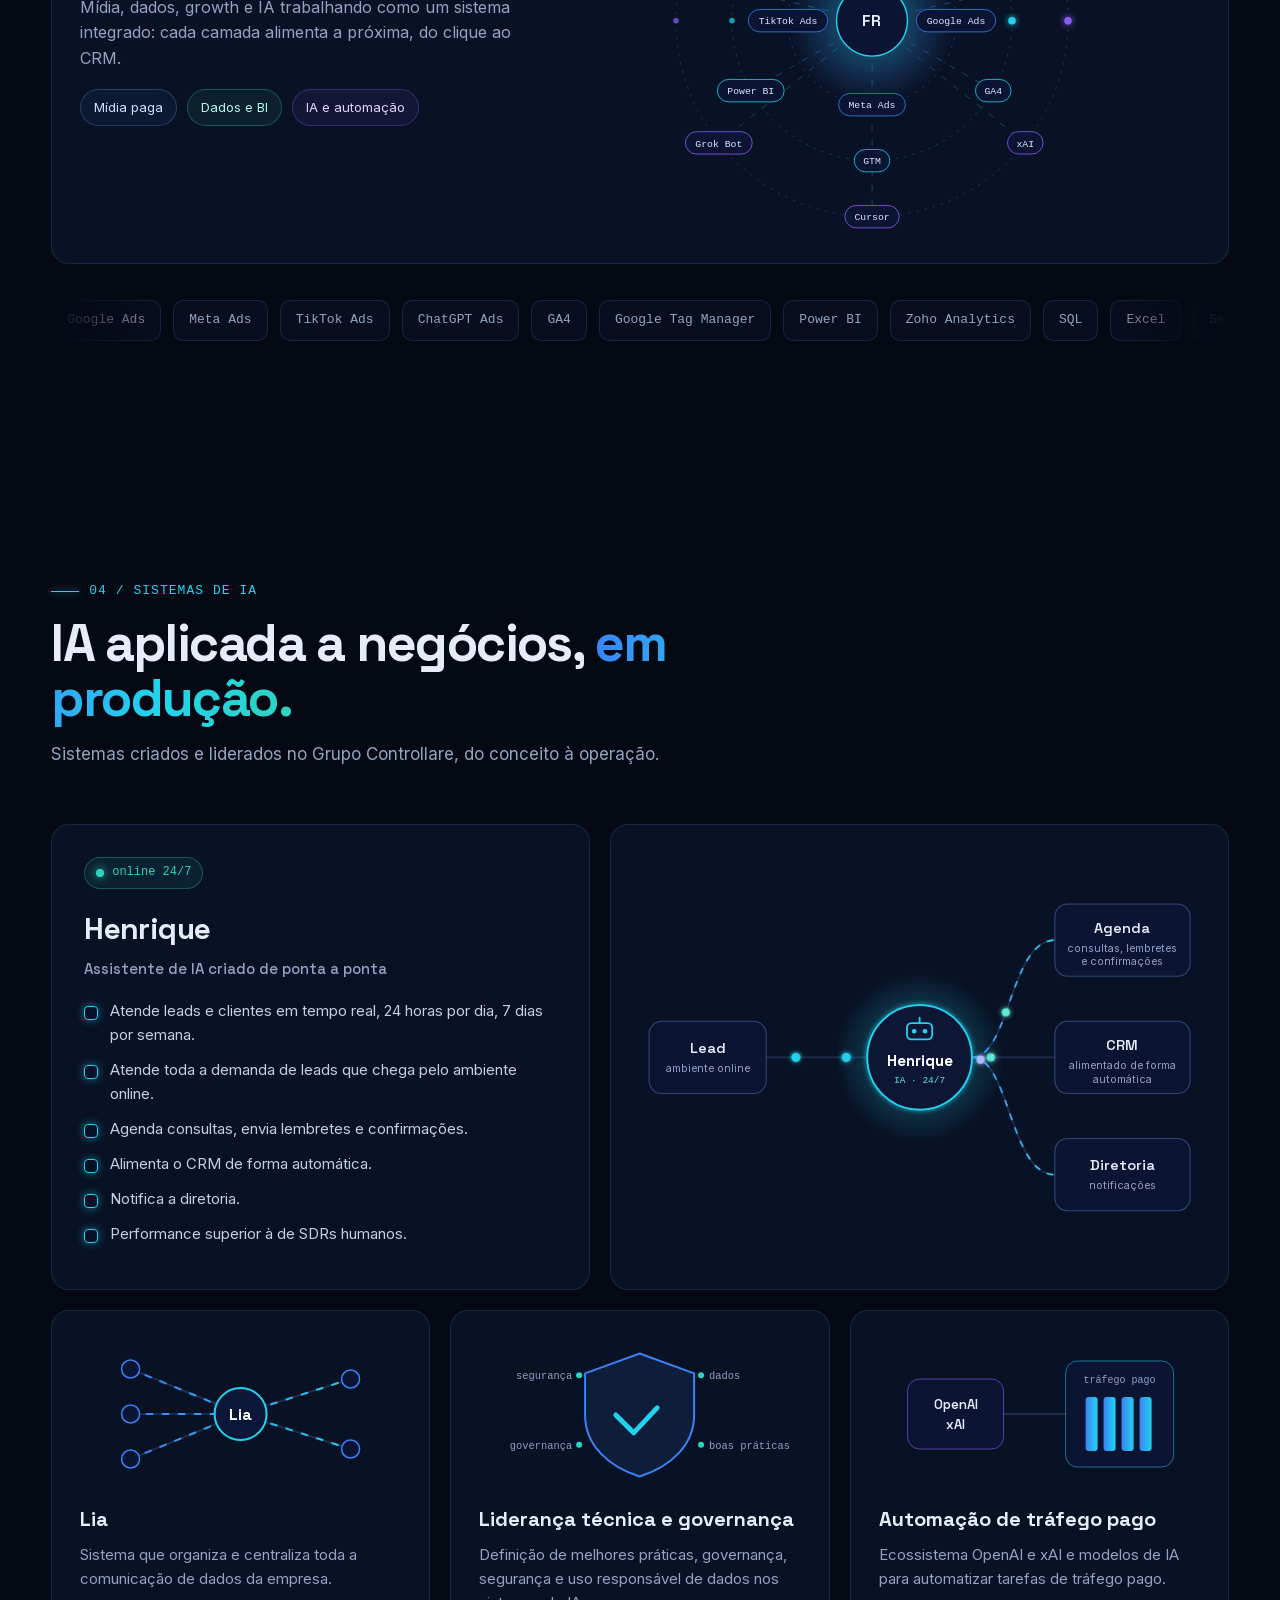
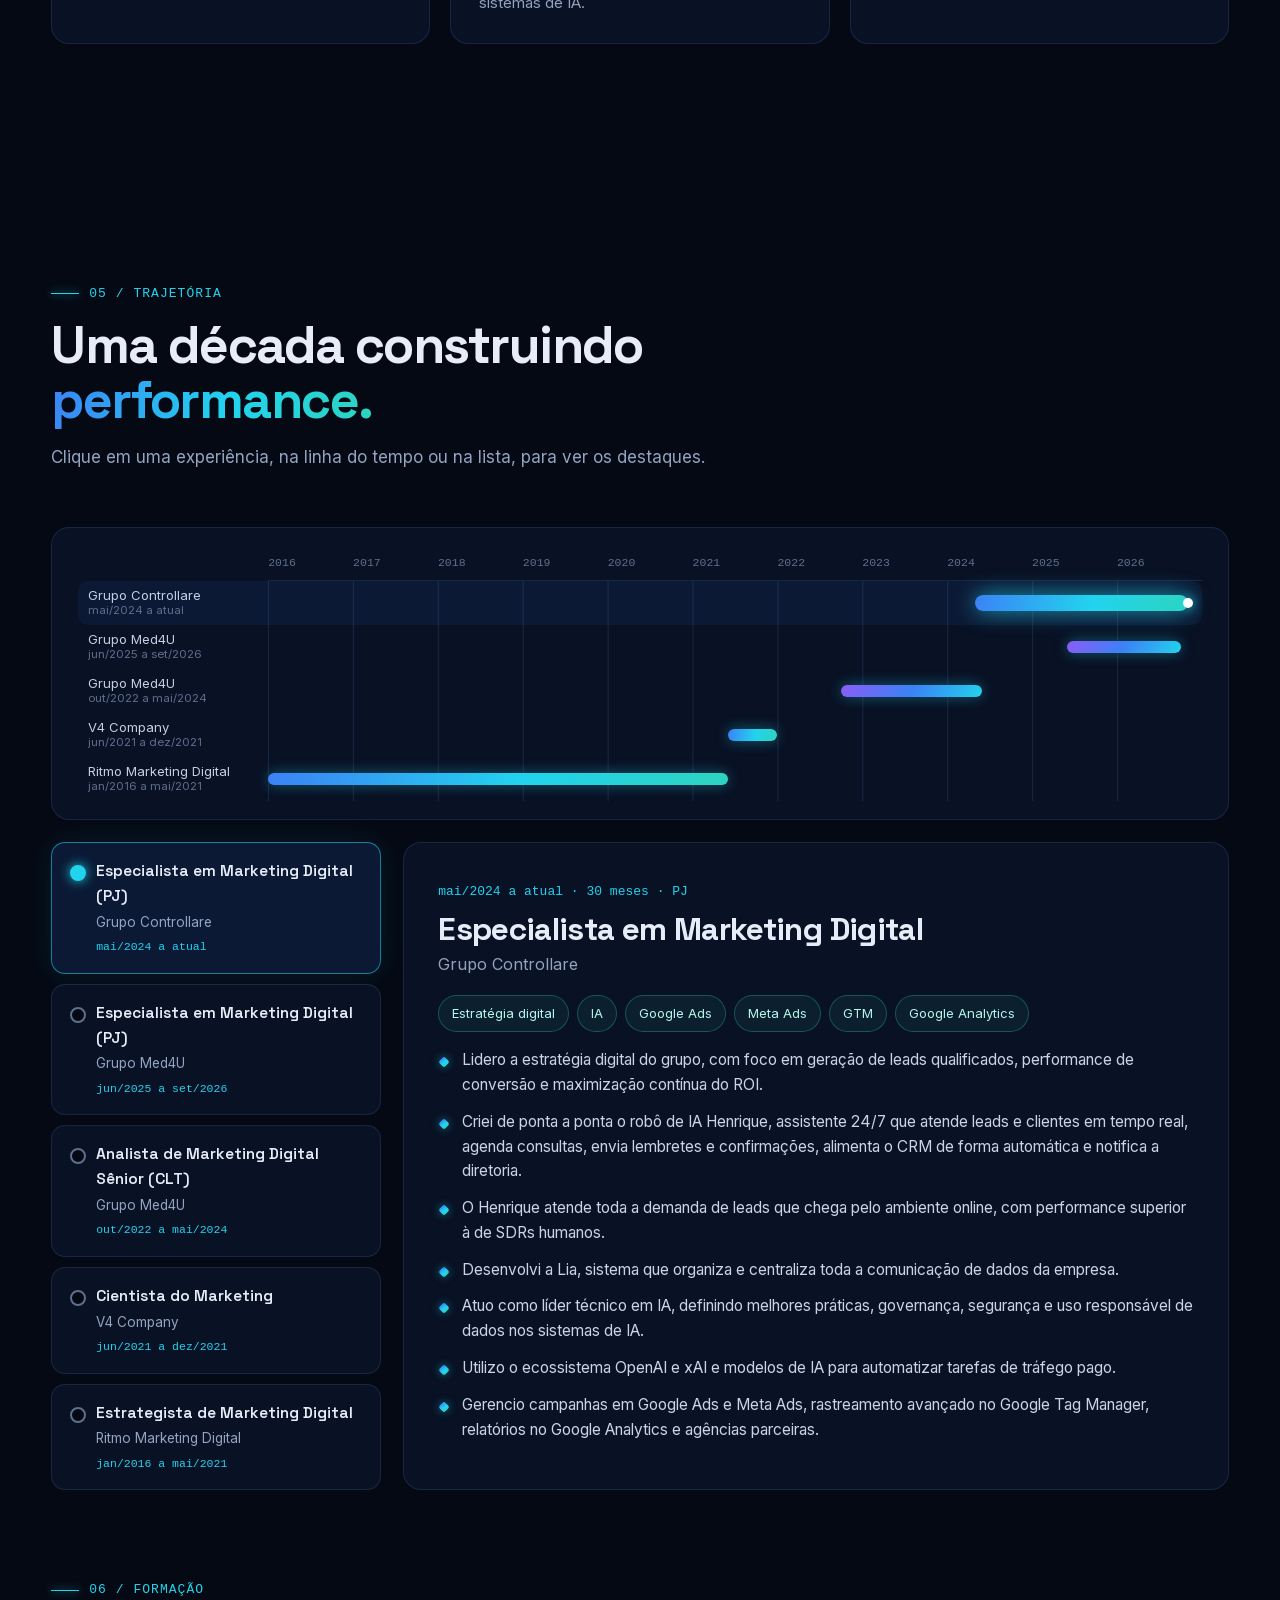
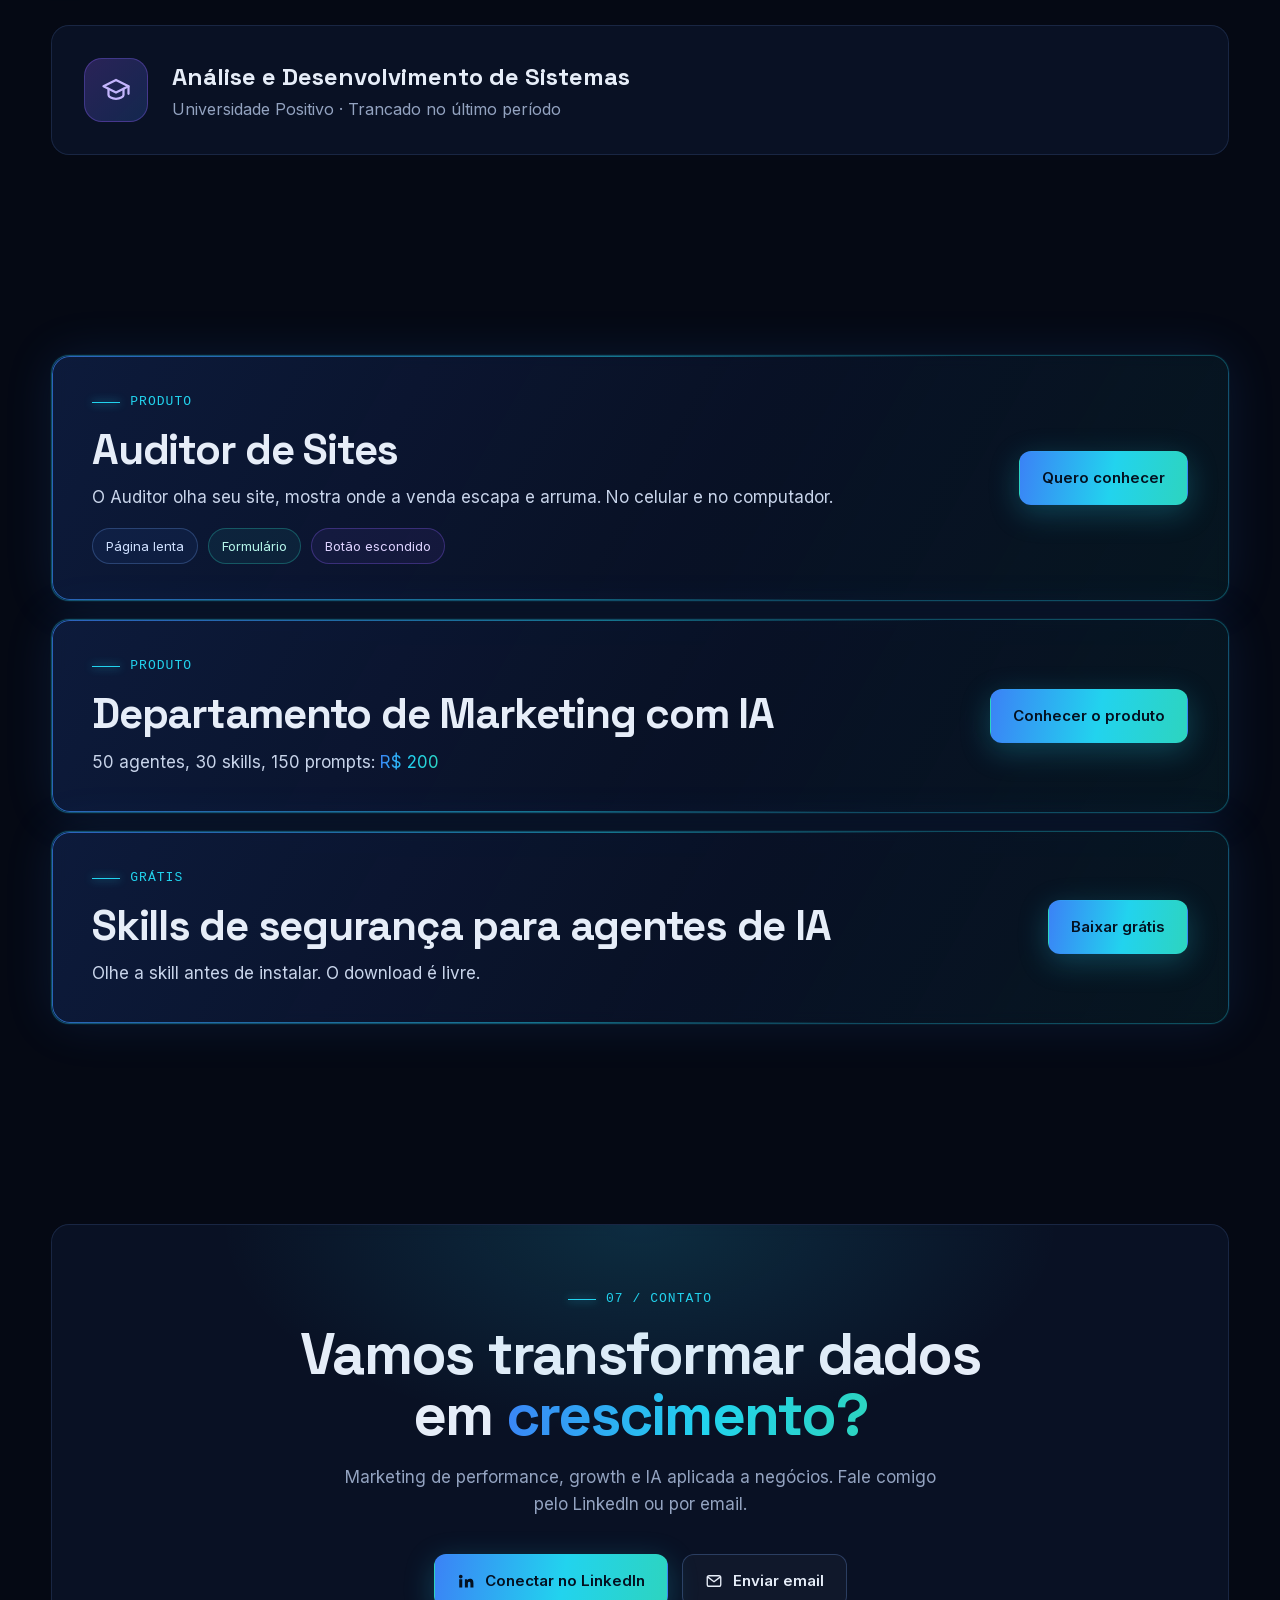
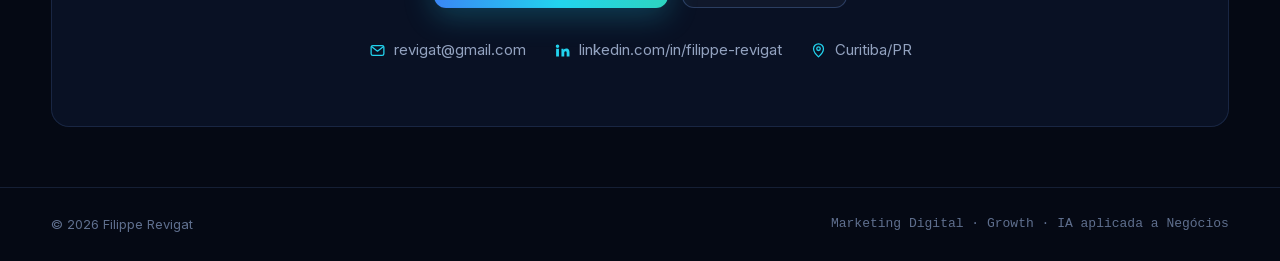
==== commit 67864419: "Adiciona a meta tag de verificação do Google Search Console. O código confirma a propriedade de revi" ====
--- a/index.html
+++ b/index.html
@@ -3,6 +3,7 @@
 <head>
 <meta charset="UTF-8">
 <meta name="viewport" content="width=device-width, initial-scale=1">
+<meta name="google-site-verification" content="bx5R7uaUIGKvdGbP1B0FQhD59mgnzWSswNiIkD972OI">
 <!-- Google tag (gtag.js) -->
 <script async src="https://www.googletagmanager.com/gtag/js?id=G-9262P1QYFR"></script>
 <script>
